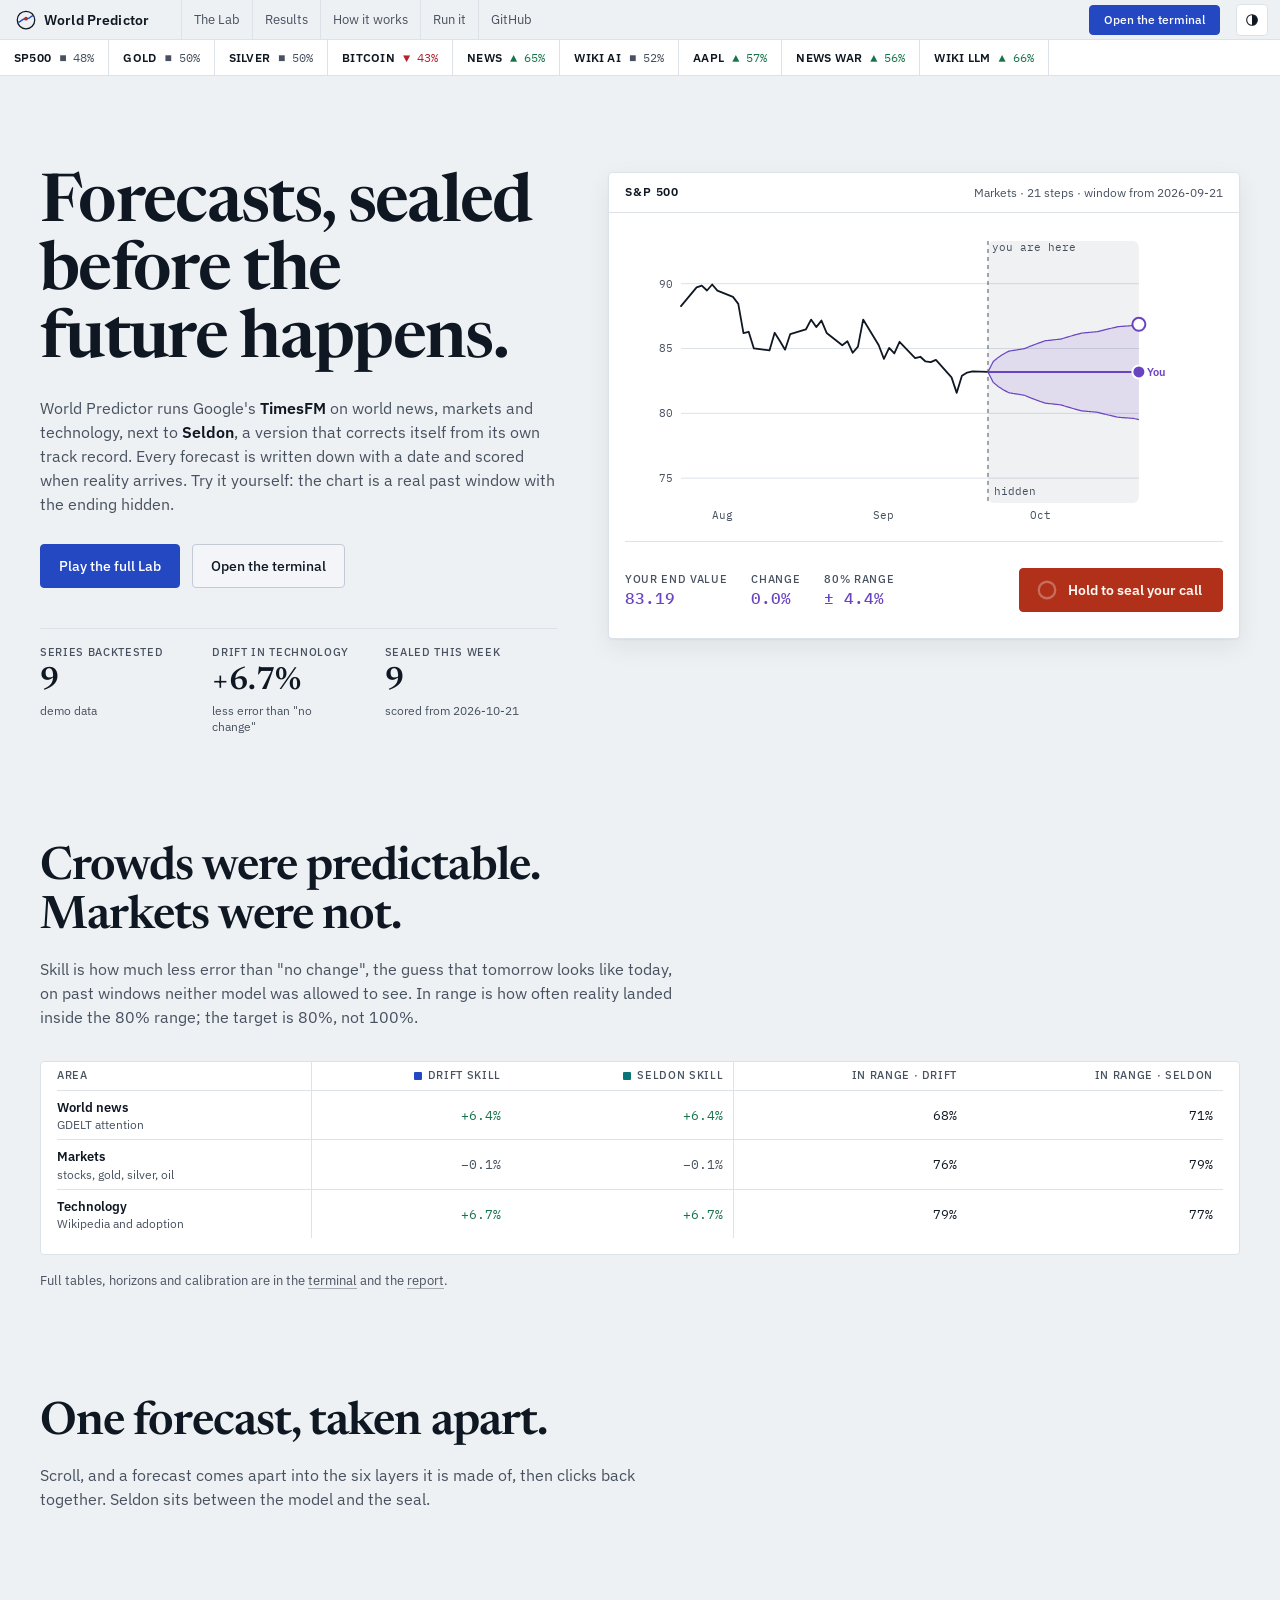
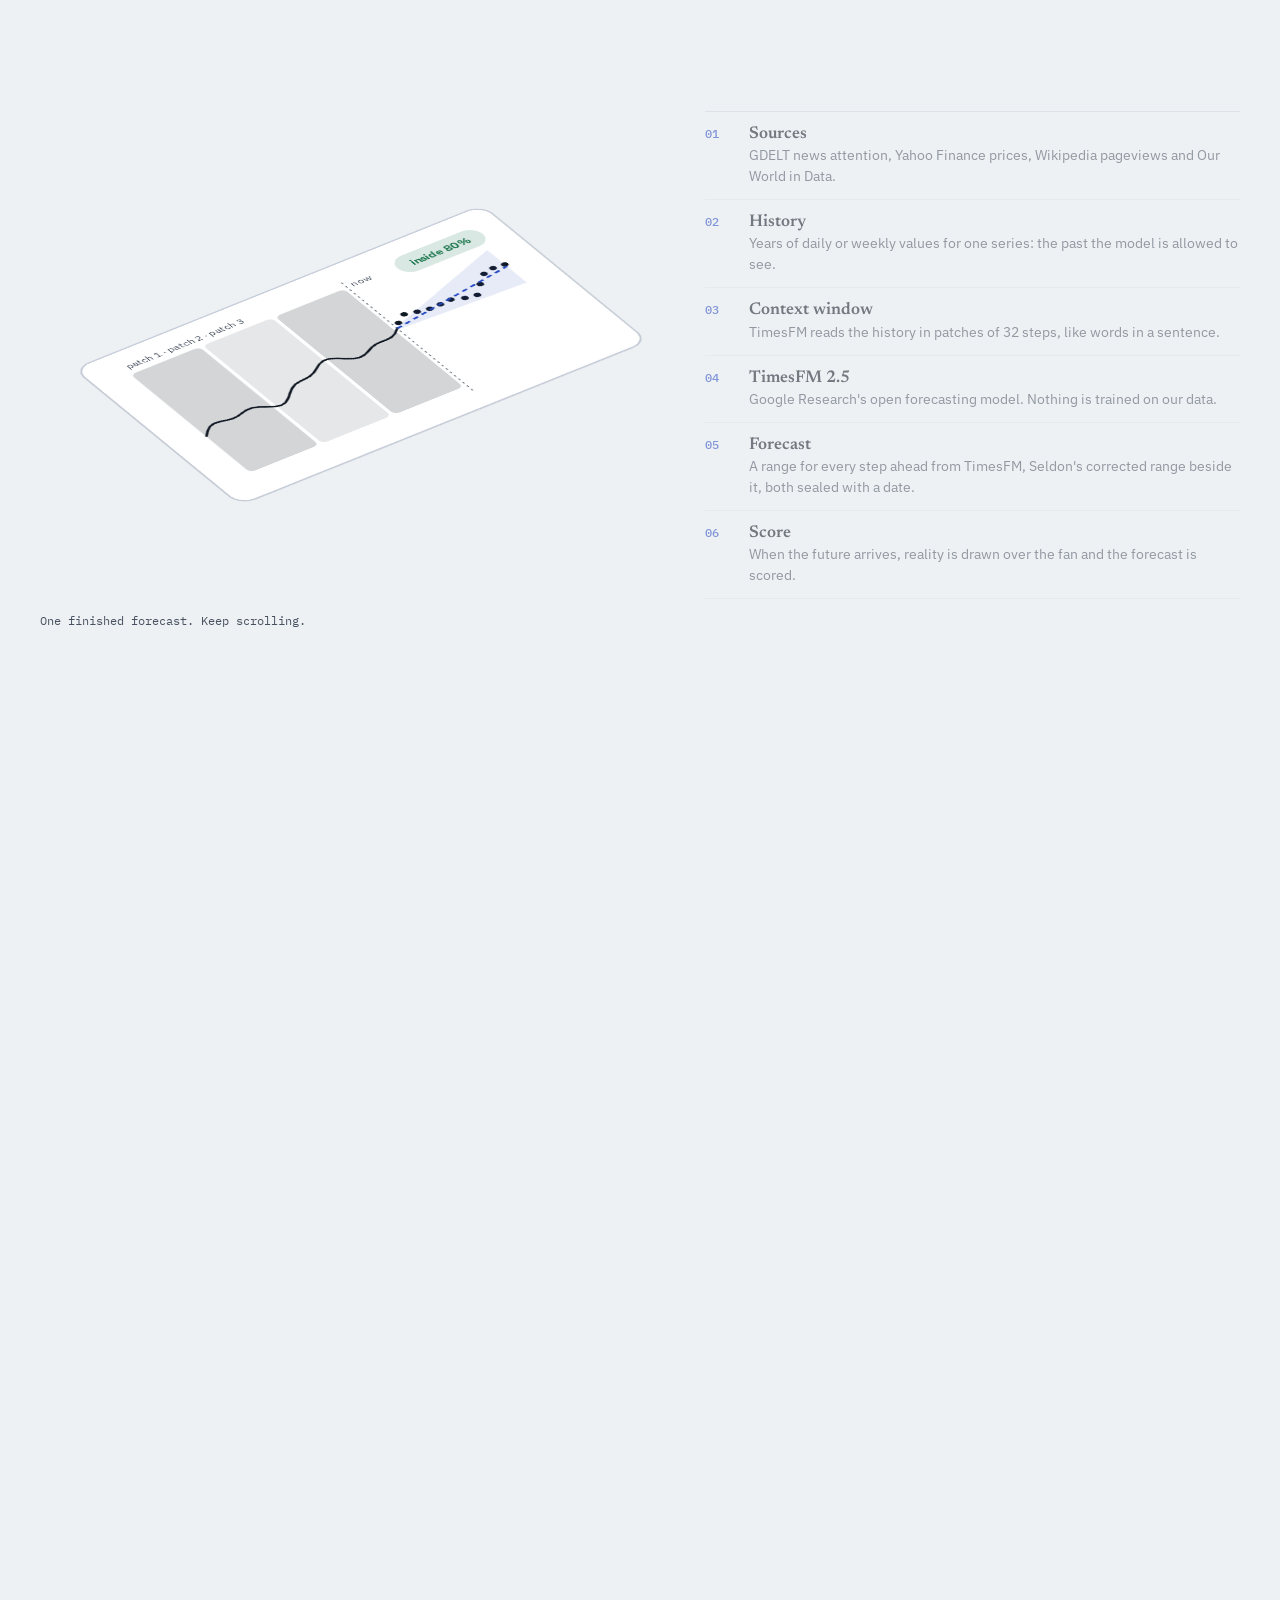
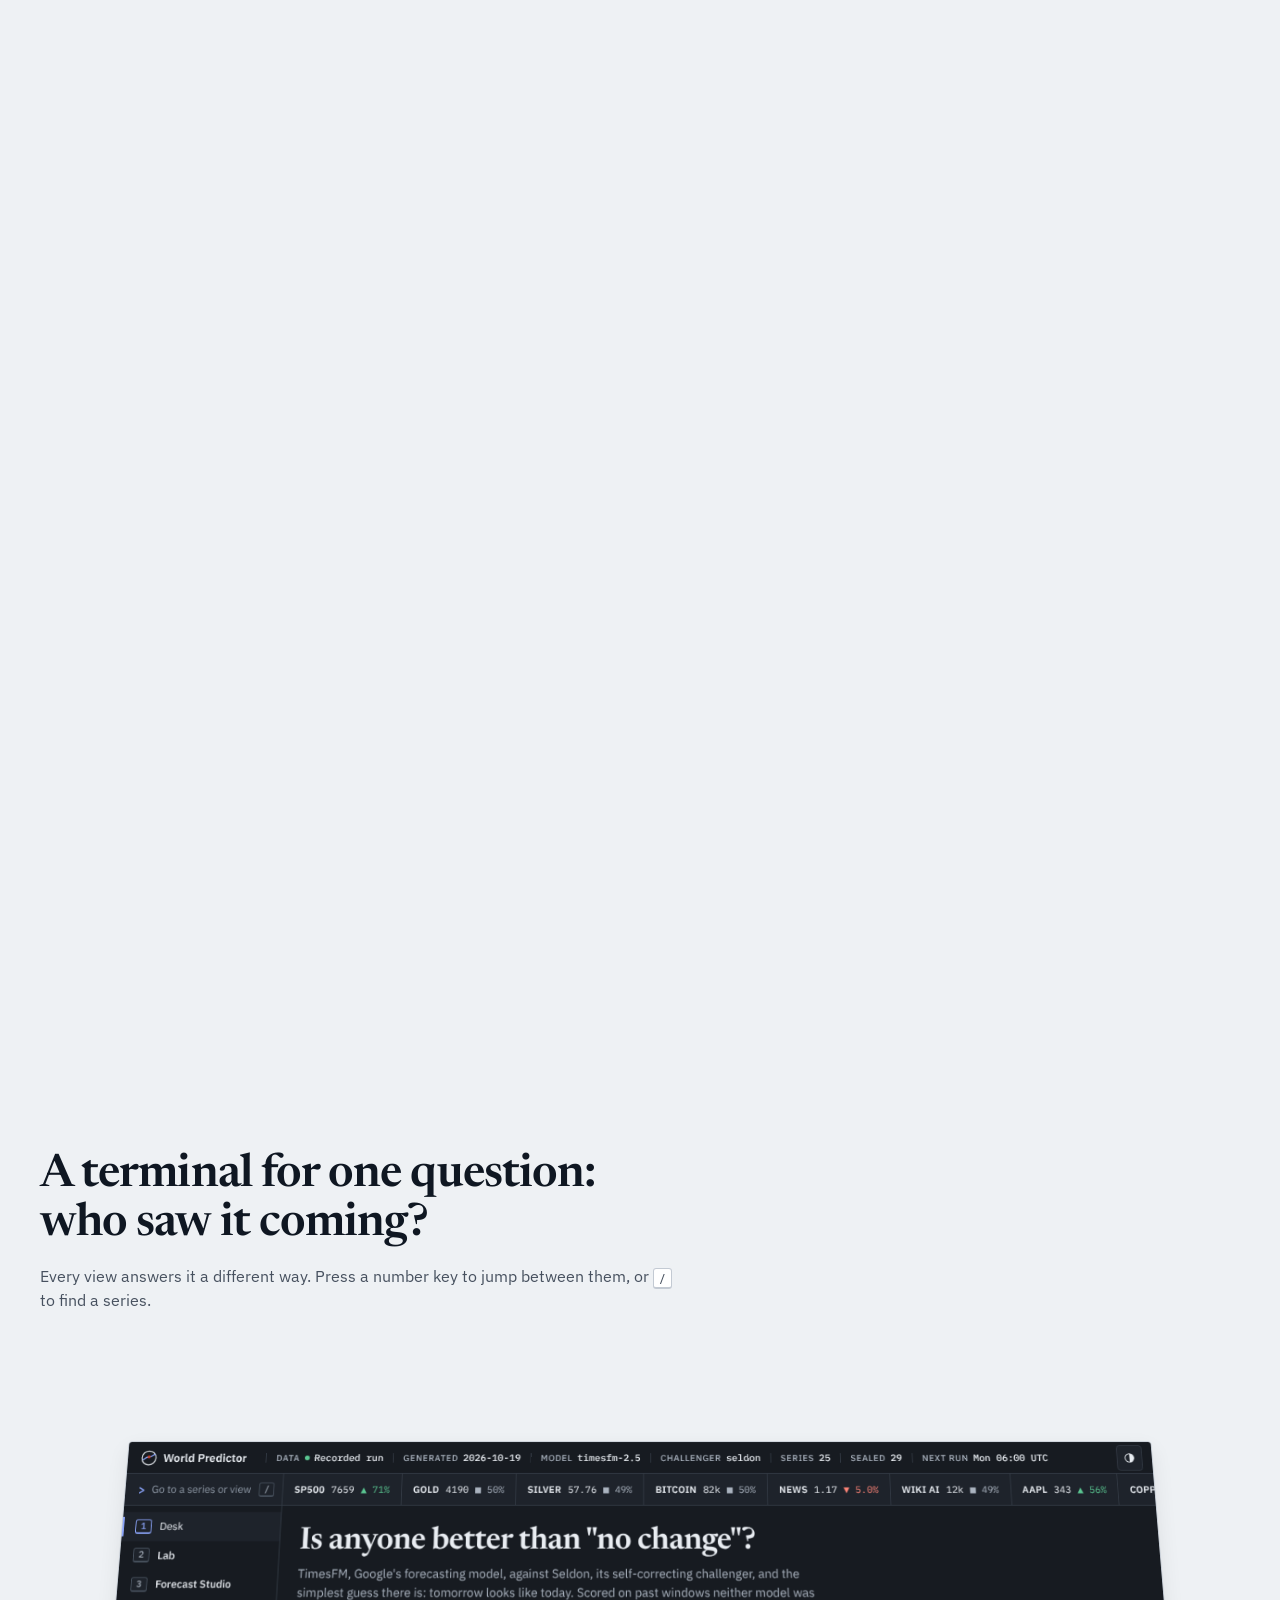
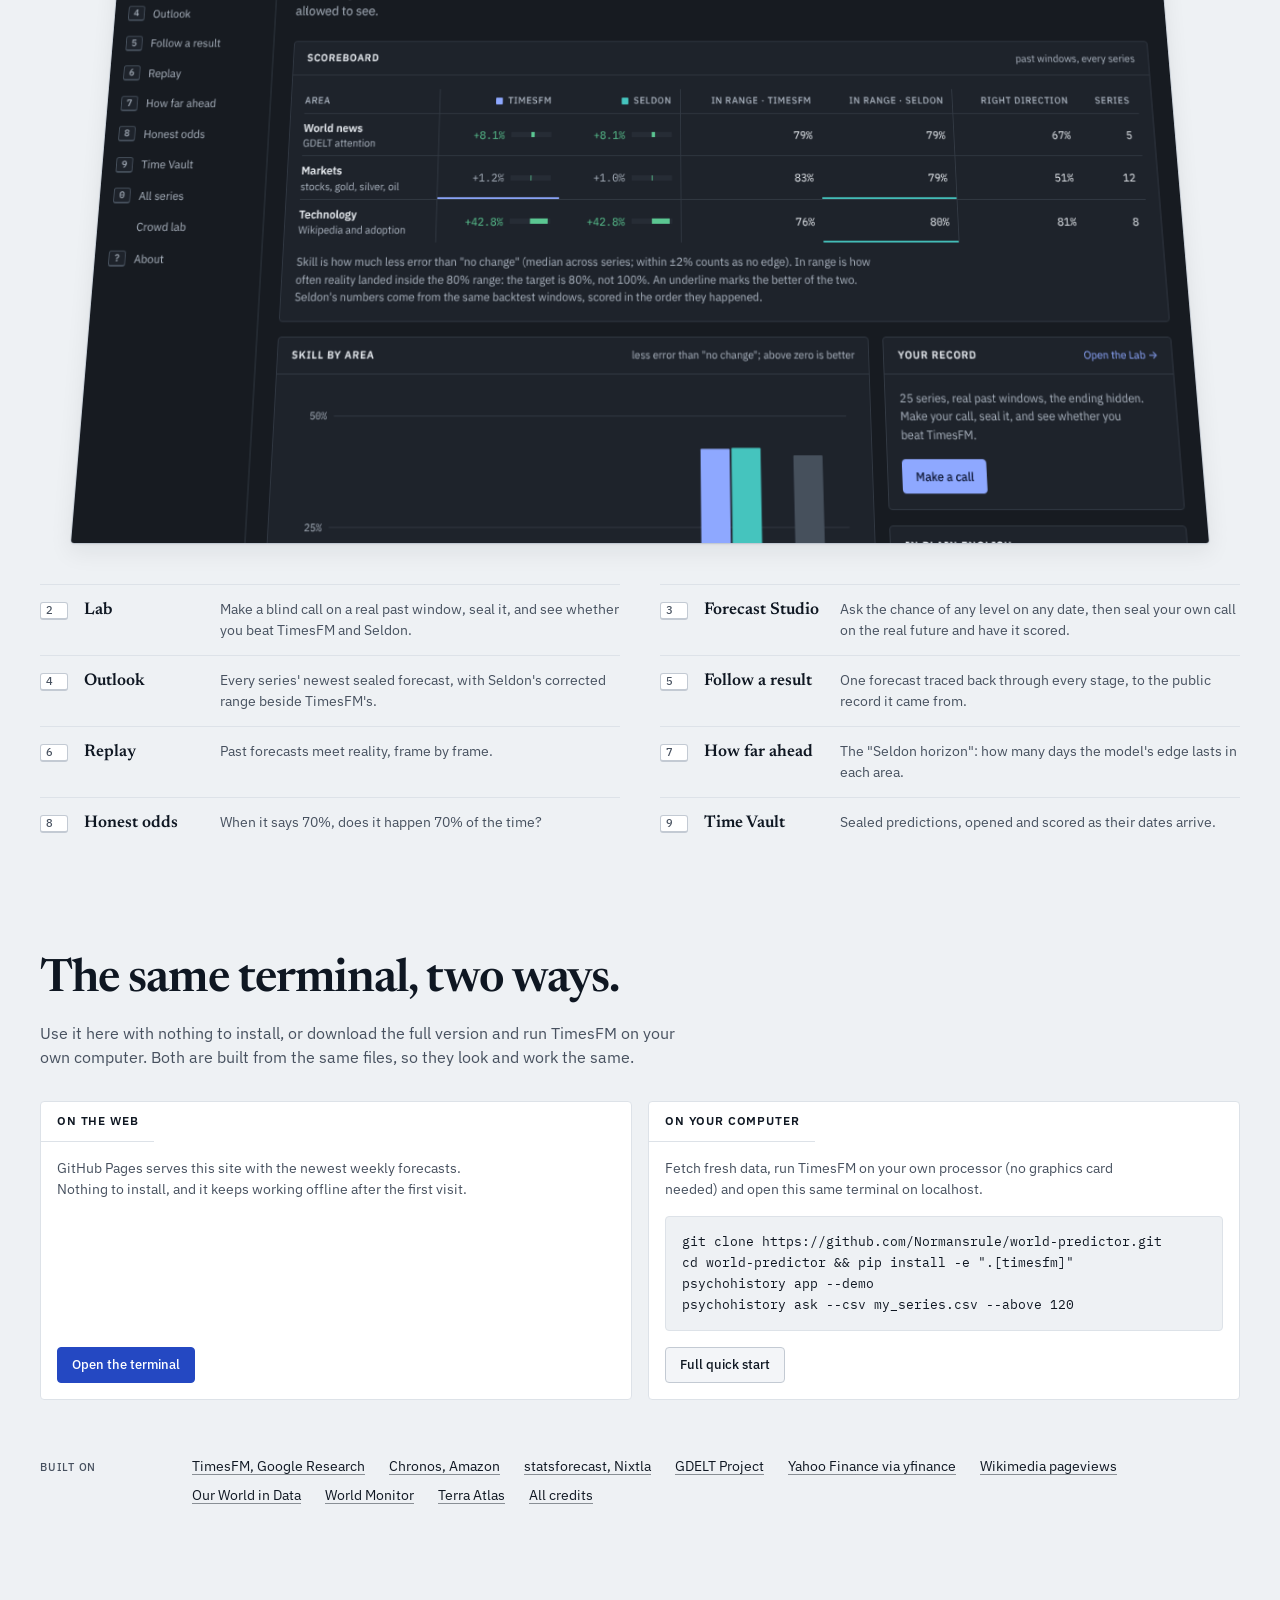
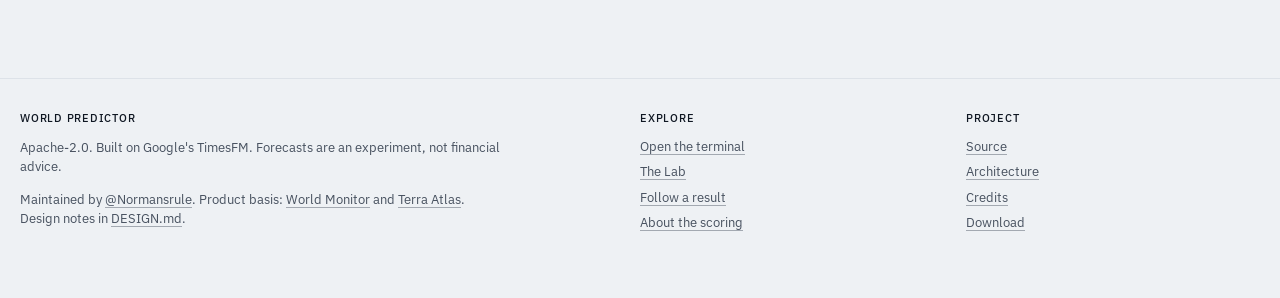
==== site/index.html @ 89de3492 "Lighter Sealed Ledger terminal, Forecast Studio, psychohistory ask and APA references" ====
<!doctype html>
<html lang="en">
<head>
  <meta charset="utf-8">
  <meta name="viewport" content="width=device-width, initial-scale=1, viewport-fit=cover">
  <title>World Predictor</title>
  <meta name="description" content="A forecasting terminal that keeps score. Google's TimesFM and Seldon, its self-correcting challenger, forecast world news, markets and technology; every forecast is sealed before the future happens and scored when it arrives. Make your own call in the Lab.">
  <meta name="theme-color" content="#eef1f4">
  <meta property="og:title" content="World Predictor">
  <meta property="og:description" content="Forecasts sealed before the future happens and scored when it arrives. TimesFM against Seldon, its self-correcting challenger, and you.">
  <meta property="og:image" content="assets/banner-dark.svg">
  <link rel="icon" href="assets/icon.svg" type="image/svg+xml">
  <link rel="manifest" href="manifest.webmanifest">
  <link rel="preconnect" href="https://fonts.googleapis.com"><link rel="preconnect" href="https://fonts.gstatic.com" crossorigin>
  <link rel="stylesheet" href="https://fonts.googleapis.com/css2?family=IBM+Plex+Mono:wght@400;500;600&family=IBM+Plex+Sans:wght@400;500;600&family=Newsreader:ital,opsz,wght@0,6..72,500;0,6..72,600;1,6..72,500&display=swap">
  <link rel="stylesheet" href="app/css/app.css">
  <link rel="stylesheet" href="assets/site.css">
  <script>document.documentElement.classList.add("js"); try { const t = localStorage.getItem("wp-theme"); if (t) document.documentElement.dataset.theme = t; } catch (e) {}</script>
</head>
<body>
<a class="skip" href="#main">Skip to content</a>
<header class="status site-bar">
  <a class="mark" href="./" aria-label="World Predictor home">
    <svg viewBox="0 0 24 24" aria-hidden="true"><circle cx="12" cy="12" r="10.5" fill="none" stroke="currentColor" stroke-width="1.5"/><path d="M3.5 14.5c3-1 4.5-5 8.5-4s5.5-3 8.5-4" fill="none" stroke="var(--tfm)" stroke-width="1.8" stroke-linecap="round"/><circle cx="12" cy="10.4" r="2.2" fill="var(--seal)"/></svg>
    <span>World Predictor</span>
  </a>
  <nav aria-label="Main">
    <a href="#lab">The Lab</a>
    <a href="#results">Results</a>
    <a href="#engine">How it works</a>
    <a href="#download">Run it</a>
    <a href="https://github.com/Normansrule/world-predictor">GitHub</a>
  </nav>
  <a class="btn primary open" href="app/">Open the terminal</a>
  <button class="icon-btn" id="theme" title="Paper or night" aria-label="Switch between the night terminal and the paper ledger">
    <svg viewBox="0 0 24 24" aria-hidden="true"><circle cx="12" cy="12" r="8" fill="none" stroke="currentColor" stroke-width="1.6"/><path d="M12 4a8 8 0 0 1 0 16z" fill="currentColor"/></svg>
  </button>
</header>
<div class="cmd site-tape"><div class="tape" id="tape" aria-label="Newest sealed forecasts: chance each series ends higher"></div></div>

<main id="main">
  <header class="hero wrap" id="lab">
    <div class="hero-copy">
      <h1>Forecasts, sealed before the future happens.</h1>
      <p class="lede">World Predictor runs Google's <b>TimesFM</b> on world news, markets and technology, next to <b>Seldon</b>, a version
        that corrects itself from its own track record. Every forecast is written down with a date and scored when reality arrives.
        Try it yourself: the chart is a real past window with the ending hidden.</p>
      <div class="cta-row">
        <a class="btn primary big" href="app/#lab">Play the full Lab</a>
        <a class="btn big" href="app/">Open the terminal</a>
      </div>
      <dl class="hero-facts" id="hero-facts"></dl>
    </div>
    <div class="hero-lab" id="hero-lab" aria-label="Lab: make a blind call on a real past window"></div>
  </header>

  <section class="block wrap" id="results" aria-labelledby="results-title">
    <h2 class="title" id="results-title">Crowds were predictable. Markets were not.</h2>
    <p class="intro">Skill is how much less error than "no change", the guess that tomorrow looks like today, on past windows neither model
      was allowed to see. In range is how often reality landed inside the 80% range; the target is 80%, not 100%.</p>
    <div class="card"><div class="table-wrap"><table class="board" id="board" aria-live="polite"></table></div></div>
    <p class="note">Full tables, horizons and calibration are in the <a href="app/#desk">terminal</a> and the
      <a href="https://github.com/Normansrule/world-predictor/blob/main/results/REPORT.md">report</a>.</p>
  </section>

  <section class="block" id="engine" aria-labelledby="engine-title">
    <div class="wrap">
      <h2 class="title" id="engine-title">One forecast, taken apart.</h2>
      <p class="intro">Scroll, and a forecast comes apart into the six layers it is made of, then clicks back together.
        Seldon sits between the model and the seal.</p>
    </div>
    <div class="explode" aria-label="How a forecast is built, in six layers">
      <div class="explode__stage wrap">
        <!-- engine:start -->
        <div class="explode__scene">
          <svg class="explode__layer inner" style="--i:0" viewBox="0 0 480 280" aria-hidden="true"><rect x="1" y="1" width="478" height="278" rx="18" class="plate"/><g class="body"><g transform="translate(60 120)"><rect width="84" height="40" rx="10" fill="none" stroke="var(--muted)"/><text x="42" y="25" text-anchor="middle" font-size="13" fill="var(--text)">GDELT</text></g><g transform="translate(155 120)"><rect width="84" height="40" rx="10" fill="none" stroke="var(--muted)"/><text x="42" y="25" text-anchor="middle" font-size="13" fill="var(--text)">Yahoo</text></g><g transform="translate(250 120)"><rect width="84" height="40" rx="10" fill="none" stroke="var(--muted)"/><text x="42" y="25" text-anchor="middle" font-size="13" fill="var(--text)">Wikipedia</text></g><g transform="translate(345 120)"><rect width="84" height="40" rx="10" fill="none" stroke="var(--muted)"/><text x="42" y="25" text-anchor="middle" font-size="13" fill="var(--text)">OWID</text></g></g></svg>
          <svg class="explode__layer" style="--i:1" viewBox="0 0 480 280" aria-hidden="true"><rect x="1" y="1" width="478" height="278" rx="18" class="plate"/><g class="body"><path d="M40.0,167.0 L46.3,159.9 L52.7,154.9 L59.0,153.0 L65.4,153.7 L71.7,155.5 L78.1,156.6 L84.4,156.0 L90.8,154.2 L97.1,152.5 L103.5,152.5 L109.8,155.0 L116.2,159.2 L122.5,163.2 L128.9,165.1 L135.2,163.6 L141.6,159.0 L147.9,152.9 L154.3,147.4 L160.6,143.9 L167.0,142.5 L173.3,142.0 L179.7,140.9 L186.0,138.1 L192.4,133.8 L198.7,129.5 L205.1,127.1 L211.4,127.7 L217.8,131.3 L224.1,136.5 L230.5,140.8 L236.8,142.7 L243.2,141.7 L249.5,138.7 L255.9,135.4 L262.2,133.4 L268.6,133.0 L274.9,133.2 L281.3,132.4 L287.6,129.2 L294.0,123.5" fill="none" stroke="var(--text)" stroke-width="2.5" stroke-linejoin="round"/></g></svg>
          <svg class="explode__layer" style="--i:2" viewBox="0 0 480 280" aria-hidden="true"><rect x="1" y="1" width="478" height="278" rx="18" class="plate"/><g class="body"><rect x="40.0" y="40" width="80.7" height="200" rx="6" fill="var(--observed)" opacity="0.18"/><rect x="124.7" y="40" width="80.7" height="200" rx="6" fill="var(--observed)" opacity="0.1"/><rect x="209.3" y="40" width="80.7" height="200" rx="6" fill="var(--observed)" opacity="0.18"/><text x="44" y="32" font-size="12" fill="var(--muted)">patch 1 · patch 2 · patch 3</text></g></svg>
          <svg class="explode__layer inner" style="--i:3" viewBox="0 0 480 280" aria-hidden="true"><rect x="1" y="1" width="478" height="278" rx="18" class="plate"/><g class="body"><rect x="170" y="90" width="16" height="16" rx="3" fill="var(--forecast)" opacity="0.25"/><rect x="192" y="90" width="16" height="16" rx="3" fill="var(--forecast)" opacity="0.67"/><rect x="214" y="90" width="16" height="16" rx="3" fill="var(--forecast)" opacity="0.49"/><rect x="236" y="90" width="16" height="16" rx="3" fill="var(--forecast)" opacity="0.31"/><rect x="258" y="90" width="16" height="16" rx="3" fill="var(--forecast)" opacity="0.73"/><rect x="280" y="90" width="16" height="16" rx="3" fill="var(--forecast)" opacity="0.55"/><rect x="302" y="90" width="16" height="16" rx="3" fill="var(--forecast)" opacity="0.37"/><rect x="170" y="112" width="16" height="16" rx="3" fill="var(--forecast)" opacity="0.79"/><rect x="192" y="112" width="16" height="16" rx="3" fill="var(--forecast)" opacity="0.61"/><rect x="214" y="112" width="16" height="16" rx="3" fill="var(--forecast)" opacity="0.43"/><rect x="236" y="112" width="16" height="16" rx="3" fill="var(--forecast)" opacity="0.25"/><rect x="258" y="112" width="16" height="16" rx="3" fill="var(--forecast)" opacity="0.67"/><rect x="280" y="112" width="16" height="16" rx="3" fill="var(--forecast)" opacity="0.49"/><rect x="302" y="112" width="16" height="16" rx="3" fill="var(--forecast)" opacity="0.31"/><rect x="170" y="134" width="16" height="16" rx="3" fill="var(--forecast)" opacity="0.73"/><rect x="192" y="134" width="16" height="16" rx="3" fill="var(--forecast)" opacity="0.55"/><rect x="214" y="134" width="16" height="16" rx="3" fill="var(--forecast)" opacity="0.37"/><rect x="236" y="134" width="16" height="16" rx="3" fill="var(--forecast)" opacity="0.79"/><rect x="258" y="134" width="16" height="16" rx="3" fill="var(--forecast)" opacity="0.61"/><rect x="280" y="134" width="16" height="16" rx="3" fill="var(--forecast)" opacity="0.43"/><rect x="302" y="134" width="16" height="16" rx="3" fill="var(--forecast)" opacity="0.25"/><rect x="170" y="156" width="16" height="16" rx="3" fill="var(--forecast)" opacity="0.67"/><rect x="192" y="156" width="16" height="16" rx="3" fill="var(--forecast)" opacity="0.49"/><rect x="214" y="156" width="16" height="16" rx="3" fill="var(--forecast)" opacity="0.31"/><rect x="236" y="156" width="16" height="16" rx="3" fill="var(--forecast)" opacity="0.73"/><rect x="258" y="156" width="16" height="16" rx="3" fill="var(--forecast)" opacity="0.55"/><rect x="280" y="156" width="16" height="16" rx="3" fill="var(--forecast)" opacity="0.37"/><rect x="302" y="156" width="16" height="16" rx="3" fill="var(--forecast)" opacity="0.79"/><text x="240" y="228" text-anchor="middle" font-size="14" font-weight="600" fill="var(--text)">TimesFM 2.5</text></g></svg>
          <svg class="explode__layer" style="--i:4" viewBox="0 0 480 280" aria-hidden="true"><rect x="1" y="1" width="478" height="278" rx="18" class="plate"/><g class="body"><line x1="294.0" y1="30" x2="294.0" y2="250" stroke="var(--muted)" stroke-dasharray="3 4"/><text x="300.0" y="42" font-size="12" fill="var(--muted)">now</text><path d="M294.0,121.4 L300.3,118.9 L306.7,116.5 L313.0,114.1 L319.4,111.7 L325.7,109.2 L332.1,106.8 L338.4,104.4 L344.8,101.9 L351.1,99.5 L357.5,97.1 L363.8,94.6 L370.2,92.2 L376.5,89.8 L382.9,87.4 L389.2,84.9 L395.6,82.5 L401.9,80.1 L408.3,77.6 L414.6,75.2 L421.0,72.8 L427.3,70.3 L433.7,67.9 L440.0,65.5 L440.0,131.9 L433.7,131.6 L427.3,131.4 L421.0,131.1 L414.6,130.8 L408.3,130.6 L401.9,130.3 L395.6,130.0 L389.2,129.7 L382.9,129.5 L376.5,129.2 L370.2,128.9 L363.8,128.7 L357.5,128.4 L351.1,128.1 L344.8,127.9 L338.4,127.6 L332.1,127.3 L325.7,127.0 L319.4,126.8 L313.0,126.5 L306.7,126.2 L300.3,126.0 L294.0,125.7Z" fill="var(--band)"/><path d="M294.0,123.5 L300.3,122.5 L306.7,121.4 L313.0,120.3 L319.4,119.2 L325.7,118.1 L332.1,117.1 L338.4,116.0 L344.8,114.9 L351.1,113.8 L357.5,112.7 L363.8,111.7 L370.2,110.6 L376.5,109.5 L382.9,108.4 L389.2,107.3 L395.6,106.3 L401.9,105.2 L408.3,104.1 L414.6,103.0 L421.0,101.9 L427.3,100.9 L433.7,99.8 L440.0,98.7" fill="none" stroke="var(--forecast)" stroke-width="2.5" stroke-dasharray="6 5"/></g></svg>
          <svg class="explode__layer" style="--i:5" viewBox="0 0 480 280" aria-hidden="true"><rect x="1" y="1" width="478" height="278" rx="18" class="plate base"/><g class="body"><circle cx="300.3" cy="116.7" r="3.6" fill="var(--observed)"/><circle cx="313.0" cy="108.1" r="3.6" fill="var(--observed)"/><circle cx="325.7" cy="111.7" r="3.6" fill="var(--observed)"/><circle cx="338.4" cy="114.6" r="3.6" fill="var(--observed)"/><circle cx="351.1" cy="114.3" r="3.6" fill="var(--observed)"/><circle cx="363.8" cy="113.5" r="3.6" fill="var(--observed)"/><circle cx="376.5" cy="119.0" r="3.6" fill="var(--observed)"/><circle cx="389.2" cy="121.6" r="3.6" fill="var(--observed)"/><circle cx="401.9" cy="108.6" r="3.6" fill="var(--observed)"/><circle cx="414.6" cy="96.5" r="3.6" fill="var(--observed)"/><circle cx="427.3" cy="93.6" r="3.6" fill="var(--observed)"/><circle cx="440.0" cy="95.1" r="3.6" fill="var(--observed)"/><g transform="translate(352 26)"><rect width="100" height="30" rx="15" fill="var(--green)" opacity=".16"/><text x="50" y="20" text-anchor="middle" font-size="13" font-weight="600" fill="var(--green)">inside 80%</text></g></g></svg>
          <p class="explode__caption"><span class="assembled">One finished forecast. Keep scrolling.</span></p>
        </div>
        <ol class="explode__labels">
          <li style="--i:0"><b>Sources</b><span>GDELT news attention, Yahoo Finance prices, Wikipedia pageviews and Our World in Data.</span></li>
          <li style="--i:1"><b>History</b><span>Years of daily or weekly values for one series: the past the model is allowed to see.</span></li>
          <li style="--i:2"><b>Context window</b><span>TimesFM reads the history in patches of 32 steps, like words in a sentence.</span></li>
          <li style="--i:3"><b>TimesFM 2.5</b><span>Google Research&#x27;s open forecasting model. Nothing is trained on our data.</span></li>
          <li style="--i:4"><b>Forecast</b><span>A range for every step ahead from TimesFM, Seldon&#x27;s corrected range beside it, both sealed with a date.</span></li>
          <li style="--i:5"><b>Score</b><span>When the future arrives, reality is drawn over the fan and the forecast is scored.</span></li>
        </ol>
        <!-- engine:end -->
      </div>
    </div>
  </section>

  <section class="block wrap" id="app" aria-labelledby="app-title">
    <h2 class="title" id="app-title">A terminal for one question: who saw it coming?</h2>
    <p class="intro">Every view answers it a different way. Press a number key to jump between them, or <kbd>/</kbd> to find a series.</p>
    <a class="preview" href="app/" aria-label="Open the terminal"><img src="assets/app-preview.png" alt="The World Predictor terminal: the scoreboard of TimesFM against Seldon, by area" loading="lazy" width="1280" height="800"></a>
    <ul class="views">
      <li><a href="app/#lab"><kbd>2</kbd><b>Lab</b><span>Make a blind call on a real past window, seal it, and see whether you beat TimesFM and Seldon.</span></a></li>
      <li><a href="app/#studio"><kbd>3</kbd><b>Forecast Studio</b><span>Ask the chance of any level on any date, then seal your own call on the real future and have it scored.</span></a></li>
      <li><a href="app/#outlook"><kbd>4</kbd><b>Outlook</b><span>Every series' newest sealed forecast, with Seldon's corrected range beside TimesFM's.</span></a></li>
      <li><a href="app/#trace"><kbd>5</kbd><b>Follow a result</b><span>One forecast traced back through every stage, to the public record it came from.</span></a></li>
      <li><a href="app/#replay"><kbd>6</kbd><b>Replay</b><span>Past forecasts meet reality, frame by frame.</span></a></li>
      <li><a href="app/#horizon"><kbd>7</kbd><b>How far ahead</b><span>The "Seldon horizon": how many days the model's edge lasts in each area.</span></a></li>
      <li><a href="app/#odds"><kbd>8</kbd><b>Honest odds</b><span>When it says 70%, does it happen 70% of the time?</span></a></li>
      <li><a href="app/#vault"><kbd>9</kbd><b>Time Vault</b><span>Sealed predictions, opened and scored as their dates arrive.</span></a></li>
    </ul>
  </section>

  <section class="block wrap" id="download" aria-labelledby="download-title">
    <h2 class="title" id="download-title">The same terminal, two ways.</h2>
    <p class="intro">Use it here with nothing to install, or download the full version and run TimesFM on your own computer.
      Both are built from the same files, so they look and work the same.</p>
    <div class="ways">
      <div class="card">
        <header class="ph"><h2>On the web</h2></header>
        <p>GitHub Pages serves this site with the newest weekly forecasts. Nothing to install, and it keeps working offline after the first visit.</p>
        <a class="btn primary" href="app/">Open the terminal</a>
      </div>
      <div class="card">
        <header class="ph"><h2>On your computer</h2></header>
        <p>Fetch fresh data, run TimesFM on your own processor (no graphics card needed) and open this same terminal on localhost.</p>
        <pre><code>git clone https://github.com/Normansrule/world-predictor.git
cd world-predictor &amp;&amp; pip install -e ".[timesfm]"
psychohistory app --demo
psychohistory ask --csv my_series.csv --above 120</code></pre>
        <a class="btn" href="https://github.com/Normansrule/world-predictor#quick-start">Full quick start</a>
      </div>
    </div>
    <div class="credits">
      <h3>Built on</h3>
      <ul>
        <li><a href="https://github.com/google-research/timesfm">TimesFM, Google Research</a></li>
        <li><a href="https://github.com/amazon-science/chronos-forecasting">Chronos, Amazon</a></li>
        <li><a href="https://github.com/Nixtla/statsforecast">statsforecast, Nixtla</a></li>
        <li><a href="https://www.gdeltproject.org/">GDELT Project</a></li>
        <li><a href="https://github.com/ranaroussi/yfinance">Yahoo Finance via yfinance</a></li>
        <li><a href="https://wikitech.wikimedia.org/wiki/Analytics/AQS/Pageviews">Wikimedia pageviews</a></li>
        <li><a href="https://ourworldindata.org/">Our World in Data</a></li>
        <li><a href="https://github.com/koala73/worldmonitor">World Monitor</a></li>
        <li><a href="https://github.com/Normansrule/worldmonitor">Terra Atlas</a></li>
        <li><a href="https://github.com/Normansrule/world-predictor/blob/main/CREDITS.md">All credits</a></li>
      </ul>
    </div>
  </section>
</main>

<footer class="site-foot">
  <div class="wrap cols">
    <div>
      <h4>World Predictor</h4>
      <p>Apache-2.0. Built on Google's TimesFM. Forecasts are an experiment, not financial advice.</p>
      <p>Maintained by <a href="https://github.com/Normansrule">@Normansrule</a>. Product basis:
        <a href="https://github.com/koala73/worldmonitor">World Monitor</a> and <a href="https://github.com/Normansrule/worldmonitor">Terra Atlas</a>.
        Design notes in <a href="https://github.com/Normansrule/world-predictor/blob/main/docs/DESIGN.md">DESIGN.md</a>.</p>
    </div>
    <div><h4>Explore</h4><ul><li><a href="app/">Open the terminal</a></li><li><a href="app/#lab">The Lab</a></li><li><a href="app/#trace">Follow a result</a></li><li><a href="app/#about">About the scoring</a></li></ul></div>
    <div><h4>Project</h4><ul><li><a href="https://github.com/Normansrule/world-predictor">Source</a></li><li><a href="https://github.com/Normansrule/world-predictor/blob/main/docs/ARCHITECTURE.md">Architecture</a></li><li><a href="https://github.com/Normansrule/world-predictor/blob/main/CREDITS.md">Credits</a></li><li><a href="https://github.com/Normansrule/world-predictor/releases/latest">Download</a></li></ul></div>
  </div>
</footer>

<script src="app/data/data.js"></script>
<script src="app/js/charts.js"></script>
<script src="app/js/lab.js"></script>
<script src="assets/site.js"></script>
</body>
</html>
---- site/app/css/app.css ----
/* World Predictor · "The Sealed Ledger" terminal.
   One stylesheet for the app and (with site.css) the landing page. No framework.

   Colour carries meaning and nothing else, and every colour is backed by a word, a shape or a pattern:
     ink        what really happened (solid line)
     cobalt     TimesFM, the model under test (hatched range)
     verdigris  Seldon, TimesFM corrected by its own track record (dotted range)
     violet     you, in the Lab and in your own sealed calls
     seal red   the seal: a forecast written down before the future happens
     green/red  better / worse than "no change"
     ochre      warnings and gaps (always hatched, always with "!")
   The light "ledger" theme is the default; the graphite theme is one click away (T).
   Spacing scale: 4 8 12 16 24 32 48 64. Type scale: 11 12 13 14 16 20 28 40 56. */

:root {
  --bg: #eef1f4; --panel: #ffffff; --panel-2: #f3f5f8; --line: #dde2e8; --line-2: #c3cad3;
  --ink: #0f1722; --ink-2: #47515f; --ink-3: #5f6977;
  --tfm: #2448c2; --seldon: #0b7477; --you: #6a43c2; --seal: #b0301a;
  --up: #17734a; --down: #b4232c; --warn: #8a5f00; --hypo: #8a3b72;
  --on-tfm: #ffffff; --on-seal: #fff7f2;
  --band: rgba(36, 72, 194, .11); --band-s: rgba(11, 116, 119, .12); --band-y: rgba(106, 67, 194, .12);
  --tip-bg: #0f1722; --tip-ink: #f3f5f8;
  --shadow: 0 1px 2px rgba(15, 23, 34, .05), 0 8px 24px rgba(15, 23, 34, .07);
  color-scheme: light;

  /* Aliases the chart kit, the trace view and the engine drawing use. */
  --text: var(--ink); --muted: var(--ink-2); --surface: var(--panel); --surface-2: var(--panel-2);
  --accent: var(--tfm); --forecast: var(--tfm); --observed: var(--ink); --green: var(--up); --coral: var(--down);
  --on-accent: var(--on-tfm); --glow: rgba(36, 72, 194, .06);

  --sans: "IBM Plex Sans", system-ui, -apple-system, "Segoe UI", Roboto, sans-serif;
  --mono: "IBM Plex Mono", ui-monospace, SFMono-Regular, Menlo, Consolas, monospace;
  --display: "Newsreader", "Iowan Old Style", "Palatino Linotype", Georgia, serif;
  --font: var(--sans);
  --ease: cubic-bezier(.23, 1, .32, 1);       /* strong ease-out: entrances and feedback */
  --ease-move: cubic-bezier(.77, 0, .175, 1);  /* ease-in-out: things travelling on screen */
  --r: 4px;
  --rail: 196px;
}
/* Graphite: a softened dark theme for long sessions, never pure black. */
:root[data-theme="dark"] {
  --bg: #171b21; --panel: #1e232b; --panel-2: #262c35; --line: #323943; --line-2: #46505c;
  --ink: #e9edf2; --ink-2: #aab3bf; --ink-3: #8f99a6;
  --tfm: #8ea8ff; --seldon: #45c4be; --you: #b9a0ff; --seal: #c4412a;
  --up: #5bc792; --down: #ff8578; --warn: #e3c15e; --hypo: #d6a4c9;
  --on-tfm: #0c1430; --on-seal: #fff6ef;
  --band: rgba(142, 168, 255, .15); --band-s: rgba(69, 196, 190, .14); --band-y: rgba(185, 160, 255, .16);
  --tip-bg: #e9edf2; --tip-ink: #171b21;
  --shadow: 0 1px 0 rgba(255, 255, 255, .03) inset, 0 10px 28px rgba(0, 0, 0, .35);
  --glow: rgba(142, 168, 255, .08);
  color-scheme: dark;
}

/* ---------- base ---------- */
* { box-sizing: border-box; }
html { -webkit-text-size-adjust: 100%; scrollbar-color: var(--line-2) var(--bg); }
html, body { margin: 0; background: var(--bg); color: var(--ink); }
body { font: 400 14px/1.5 var(--sans); -webkit-font-smoothing: antialiased; font-feature-settings: "ss02"; }
a { color: inherit; text-decoration-color: color-mix(in srgb, currentColor 45%, transparent); text-underline-offset: .2em; text-decoration-thickness: 1px; }
@media (hover: hover) { a:hover { text-decoration-color: currentColor; } }
::selection { background: color-mix(in srgb, var(--tfm) 35%, transparent); color: var(--ink); }
:focus-visible { outline: 2px solid var(--tfm); outline-offset: 2px; }
button, input, select { font: inherit; color: inherit; }
button { cursor: pointer; }
.skip { position: absolute; left: -999px; top: 8px; z-index: 99; background: var(--tfm); color: var(--on-tfm); padding: 8px 12px; border-radius: var(--r); font-weight: 600; }
.skip:focus { left: 8px; }
kbd { font: 500 11px/1 var(--mono); border: 1px solid var(--line-2); border-bottom-width: 2px; border-radius: 3px; padding: 2px 5px; color: var(--ink-2); background: var(--panel); }
code { font: 13px var(--mono); background: var(--panel-2); padding: 1px 5px; border-radius: 2px; }
.num, table, .stat, .readouts dd { font-variant-numeric: tabular-nums; }
.nw { white-space: nowrap; }
.sr { position: absolute; width: 1px; height: 1px; overflow: hidden; clip: rect(0 0 0 0); white-space: nowrap; }

/* ---------- status bar: what this terminal is showing, at a glance ---------- */
.status { position: sticky; top: 0; z-index: 20; display: flex; align-items: center; gap: 16px; height: 40px; padding: 0 12px 0 16px;
  background: var(--bg); border-bottom: 1px solid var(--line); }
.mark { display: flex; align-items: center; gap: 8px; text-decoration: none; font: 600 14px/1 var(--sans); letter-spacing: .01em; white-space: nowrap; }
.mark svg { width: 20px; height: 20px; flex: none; }
.readouts { display: flex; gap: 0; margin: 0 0 0 8px; min-width: 0; overflow: hidden; flex: 1;
  mask-image: linear-gradient(90deg, #000 calc(100% - 32px), transparent); }
.readouts div { display: flex; align-items: baseline; gap: 6px; padding: 0 12px; border-left: 1px solid var(--line); white-space: nowrap; }
.readouts dt { font: 500 11px/1 var(--sans); color: var(--ink-2); text-transform: uppercase; letter-spacing: .06em; }
.readouts dd { margin: 0; font: 500 12px/1 var(--mono); color: var(--ink); }
.readouts .live dd::before { content: ""; display: inline-block; width: 6px; height: 6px; border-radius: 50%; background: var(--up); margin-right: 6px; vertical-align: 1px; }
.readouts .demo dd { color: var(--warn); }
.readouts .demo dd::before { content: "! "; font-weight: 700; }
.icon-btn { width: 32px; height: 32px; display: grid; place-items: center; border: 1px solid var(--line); border-radius: var(--r); background: var(--panel);
  flex: none; transition: transform .16s var(--ease), border-color .15s ease; }
.icon-btn svg { width: 16px; height: 16px; }
@media (hover: hover) { .icon-btn:hover { border-color: var(--line-2); } }
.icon-btn:active { transform: scale(.94); }

/* ---------- command bar and tape ---------- */
.cmd { position: sticky; top: 40px; z-index: 19; display: flex; align-items: stretch; height: 40px; background: var(--panel); border-bottom: 1px solid var(--line); }
.cmd-field { display: flex; align-items: center; gap: 8px; width: var(--rail); flex: none; padding: 0 10px 0 16px; border-right: 1px solid var(--line); cursor: text; }
.cmd-field .prompt { font: 600 14px var(--mono); color: var(--tfm); }
.cmd-field input { flex: 1; min-width: 0; border: 0; background: none; outline: none; font: 13px var(--sans); padding: 0; height: 100%; }
.cmd-field input::placeholder { color: var(--ink-3); }
.cmd-field:focus-within { box-shadow: inset 0 -2px 0 var(--tfm); }
.cmd-list { position: absolute; top: 100%; left: 0; width: min(440px, 100vw); max-height: 60vh; overflow: auto; margin: 0; padding: 4px; list-style: none;
  background: var(--panel); border: 1px solid var(--line-2); border-top: 0; box-shadow: var(--shadow); z-index: 30;
  transform-origin: top left; animation: drop .16s var(--ease); }
@keyframes drop { from { opacity: 0; transform: translateY(-4px); } }
.cmd-list li { display: flex; justify-content: space-between; gap: 12px; padding: 8px 10px; border-radius: 2px; cursor: pointer; font-size: 13px; }
.cmd-list li small { color: var(--ink-2); font: 12px var(--mono); }
.cmd-list li[aria-selected="true"] { background: var(--panel-2); box-shadow: inset 2px 0 0 var(--tfm); }
.tape { flex: 1; display: flex; overflow-x: auto; scrollbar-width: none; min-width: 0; }
.tape::-webkit-scrollbar { display: none; }
.tape a { display: flex; align-items: center; gap: 8px; padding: 0 14px; border-right: 1px solid var(--line); text-decoration: none; white-space: nowrap; font: 12px/1 var(--mono);
  transition: background-color .15s ease; }
@media (hover: hover) { .tape a:hover { background: var(--panel-2); } }
.tape b { font: 600 12px/1 var(--sans); letter-spacing: .02em; }
.tape .up { color: var(--up); } .tape .down { color: var(--down); } .tape .flat { color: var(--ink-2); }

/* ---------- shell: function rail + views ---------- */
.shell { display: grid; grid-template-columns: var(--rail) minmax(0, 1fr); min-height: calc(100vh - 80px); }
.rail { position: sticky; top: 80px; align-self: start; height: calc(100vh - 80px); overflow-y: auto; border-right: 1px solid var(--line); padding: 8px 0 24px; display: flex; flex-direction: column; }
.rail a { display: flex; align-items: center; gap: 10px; padding: 8px 16px; text-decoration: none; color: var(--ink-2); font-size: 13px; position: relative;
  transition: color .15s ease, background-color .15s ease; }
.rail a kbd { min-width: 20px; text-align: center; }
@media (hover: hover) { .rail a:hover { color: var(--ink); background: var(--panel); } }
.rail a[aria-current="page"] { color: var(--ink); background: var(--panel); }
.rail a[aria-current="page"]::before { content: ""; position: absolute; left: 0; top: 6px; bottom: 6px; width: 2px; background: var(--tfm); }
.rail a[aria-current="page"] kbd { border-color: var(--tfm); color: var(--tfm); }
.rail a[href="#lab"] { color: var(--ink); font-weight: 500; }

main { padding: 24px 24px 64px; min-width: 0; outline: none; }
.view { display: none; max-width: 1400px; }
.view.active { display: block; animation: enter .22s var(--ease); }
@keyframes enter { from { opacity: 0; transform: translateY(4px); } }

.vhead { margin: 0 0 24px; max-width: 78ch; }
h1 { font: 600 clamp(28px, 3vw, 40px)/1.08 var(--display); letter-spacing: -.015em; margin: 0 0 8px; text-wrap: balance; font-optical-sizing: auto; }
.lede { color: var(--ink-2); font-size: 15px; margin: 0; max-width: 72ch; text-wrap: pretty; }
.note { color: var(--ink-2); font-size: 13px; margin: 12px 0 0; max-width: 90ch; text-wrap: pretty; }
.caption { color: var(--ink-2); font-size: 13px; margin: 0 0 12px; }

/* ---------- panels ---------- */
.card { position: relative; background: var(--panel); border: 1px solid var(--line); border-radius: var(--r); padding: 0 16px 16px; margin-bottom: 16px; min-width: 0; }
.ph { display: flex; align-items: center; justify-content: space-between; gap: 12px; min-height: 40px; margin: 0 -16px 16px; padding: 0 16px;
  border-bottom: 1px solid var(--line); }
.ph h2, .card > h2 { font: 600 12px/1.2 var(--sans); text-transform: uppercase; letter-spacing: .07em; margin: 0; color: var(--ink); }
.pm { font: 12px/1.3 var(--sans); color: var(--ink-2); text-align: right; }
a.pm { text-decoration: none; color: var(--tfm); white-space: nowrap; }
a.pm::after { content: " →"; }
.prose p { margin: 0 0 12px; max-width: 70ch; }
.prose b { font-weight: 600; }
.two { display: grid; grid-template-columns: repeat(auto-fit, minmax(min(100%, 360px), 1fr)); gap: 16px; }
.two > .card { margin: 0; }
.empty { color: var(--ink-2); padding: 32px 16px; text-align: center; border: 1px dashed var(--line-2); border-radius: var(--r); font-size: 13px; }
.empty b { color: var(--ink); display: block; font-weight: 600; margin-bottom: 4px; }

.demo-banner { display: flex; gap: 12px; align-items: baseline; border: 1px solid color-mix(in srgb, var(--warn) 50%, var(--line)); border-radius: var(--r); padding: 10px 14px; margin-bottom: 16px; font-size: 13px;
  background: repeating-linear-gradient(135deg, transparent 0 7px, color-mix(in srgb, var(--warn) 8%, transparent) 7px 10px), var(--panel); }
.demo-banner b { color: var(--warn); white-space: nowrap; }

/* ---------- controls ---------- */
.controls { display: flex; flex-wrap: wrap; align-items: center; gap: 12px; margin: 0 0 12px; }
.btn { display: inline-flex; align-items: center; justify-content: center; gap: 8px; min-height: 36px; padding: 0 14px; border-radius: var(--r);
  border: 1px solid var(--line-2); background: var(--panel-2); font: 500 13px/1 var(--sans);
  transition: transform .16s var(--ease), background-color .15s ease, border-color .15s ease; }
@media (hover: hover) { .btn:hover { border-color: var(--ink-3); } }
.btn:active, .chip:active { transform: scale(.97); }
.btn svg { width: 16px; height: 16px; flex: none; }
a.btn { text-decoration: none; }
.btn.primary { background: var(--tfm); color: var(--on-tfm); border-color: var(--tfm); }
.btn.icon { width: 36px; padding: 0; }
.btn.small { min-height: 30px; padding: 0 10px; font-size: 12px; margin-top: 8px; }
.btn[disabled] { opacity: .45; cursor: not-allowed; transform: none; }
.chips { display: flex; flex-wrap: wrap; gap: 0; margin: 0 0 16px; border: 1px solid var(--line); border-radius: var(--r); width: max-content; max-width: 100%; overflow: hidden; }
.chip { border: 0; border-right: 1px solid var(--line); background: var(--panel); padding: 0 14px; min-height: 34px; font-size: 13px; color: var(--ink-2);
  transition: transform .16s var(--ease), color .15s ease, background-color .15s ease; }
.chip:last-child { border-right: 0; }
@media (hover: hover) { .chip:hover { color: var(--ink); } }
.chip[aria-pressed="true"] { background: var(--panel-2); color: var(--ink); box-shadow: inset 0 -2px 0 var(--tfm); }
input[type="range"] { flex: 1; min-width: 140px; accent-color: var(--tfm); height: 24px; }
select { border: 1px solid var(--line-2); background: var(--panel-2); border-radius: var(--r); padding: 6px 8px; min-height: 34px; max-width: 100%; }
.readout { font: 12px var(--mono); color: var(--ink-2); }
.stat { font: 600 32px/1 var(--display); color: var(--ink); }

/* ---------- charts ---------- */
.chart { width: 100%; position: relative; }
.chart svg { display: block; width: 100%; height: auto; overflow: visible; }
.chart text { fill: var(--ink-2); font: 11px var(--mono); }
.chart .grid line { stroke: var(--line); }
.chart .zero { stroke: var(--line-2); }
.chart .ref { stroke-dasharray: 4 4; stroke-width: 1; }
.chart text.end { font: 600 11px var(--sans); letter-spacing: .02em; }
.legend { display: flex; flex-wrap: wrap; gap: 6px 18px; font-size: 12px; color: var(--ink-2); margin-top: 12px; }
.legend span::before { content: ""; display: inline-block; width: 14px; height: 2px; margin-right: 6px; vertical-align: middle; background: var(--c); }
.legend span.band::before { height: 10px; background: repeating-linear-gradient(135deg, var(--c) 0 1px, transparent 1px 4px); opacity: .9; }
.legend span.dot::before { width: 7px; height: 7px; border-radius: 50%; }
.legend span.dash::before { background: repeating-linear-gradient(90deg, var(--c) 0 4px, transparent 4px 7px); }
.tip { position: absolute; pointer-events: none; background: var(--tip-bg); color: var(--tip-ink); font: 12px/1.3 var(--mono); padding: 6px 8px;
  border-radius: 2px; white-space: nowrap; transform: translate(-50%, calc(-100% - 10px)); opacity: 0; transition: opacity .12s ease; z-index: 3; }
.chart .draw { stroke-dasharray: 1; stroke-dashoffset: 1; animation: wp-draw .9s var(--ease-move) forwards; animation-delay: var(--delay, 0s); }
.chart .fade { opacity: 0; animation: wp-fade .45s var(--ease) forwards; animation-delay: var(--delay, .5s); }
.chart .grow { transform-box: view-box; transform: scaleY(0); animation: wp-grow .6s var(--ease) forwards; animation-delay: calc(var(--k, 0) * 35ms); }
.chart .hatch line { stroke-width: 1; opacity: .5; }
.chart .span { fill: color-mix(in srgb, var(--ink) 6%, transparent); }
.chart .span-label { fill: var(--ink-2); font-size: 11px; }
.chart .mark { animation: ring 1.1s var(--ease-move) 2; transform-box: fill-box; transform-origin: center; }
@keyframes wp-draw { to { stroke-dashoffset: 0; } }
@keyframes wp-fade { to { opacity: 1; } }
@keyframes wp-grow { to { transform: scaleY(1); } }
@keyframes ring { 50% { transform: scale(1.25); opacity: .6; } }

/* ---------- tables ---------- */
.table-wrap { overflow-x: auto; }
table { width: 100%; border-collapse: collapse; font-size: 13px; }
th, td { text-align: right; padding: 7px 10px; border-bottom: 1px solid var(--line); white-space: nowrap; }
th { font: 500 11px/1.2 var(--sans); color: var(--ink-2); text-transform: uppercase; letter-spacing: .06em; }
td { font-family: var(--mono); font-size: 12.5px; }
th:first-child, td:first-child { text-align: left; padding-left: 0; }
td:first-child { font-family: var(--sans); font-size: 13px; }
tbody tr:last-child td { border-bottom: 0; }
th button { all: unset; cursor: pointer; }
th button:focus-visible { outline: 2px solid var(--tfm); outline-offset: 2px; }
@media (hover: hover) { th button:hover { color: var(--ink); } }
td .bar { display: inline-block; height: 6px; vertical-align: middle; margin-left: 8px; }
.pos { color: var(--up); } .neg { color: var(--down); } .dim { color: var(--ink-2); }

/* ---------- Desk ---------- */
.desk { display: grid; grid-template-columns: repeat(3, minmax(0, 1fr)); gap: 16px; }
.desk > .card { margin: 0; }
.desk .span2 { grid-column: span 2; } .desk .span3 { grid-column: 1 / -1; }
.desk .stack { display: grid; gap: 16px; align-content: start; } .desk .stack > .card { margin: 0; }
table.sealed a, table.olist a { text-decoration: none; }
@media (hover: hover) { table.sealed a:hover { text-decoration: underline; } }
@media (max-width: 1100px) { .desk { grid-template-columns: 1fr; } .desk .span2, .desk .span3 { grid-column: auto; } }
table.board td.area { font-weight: 600; }
table.board td.area small { display: block; font: 400 12px var(--sans); color: var(--ink-2); }
table.board th.m, table.board td.m { border-left: 1px solid var(--line); }
.who { display: inline-flex; align-items: center; gap: 6px; }
.who::before { content: ""; width: 8px; height: 8px; border-radius: 1px; background: var(--c); }
.cell-skill { display: inline-flex; align-items: center; gap: 8px; justify-content: flex-end; }
.cell-skill i { display: inline-block; width: 48px; height: 6px; background: var(--panel-2); position: relative; }
.cell-skill i::after { content: ""; position: absolute; top: 0; bottom: 0; left: 50%; width: var(--w); background: var(--c); transform: translateX(var(--dx, 0)); }
.lead { box-shadow: inset 0 -2px 0 var(--c, var(--tfm)); }
#plain-body ul { margin: 0; padding: 0; list-style: none; display: grid; gap: 12px; }
#plain-body li { padding-left: 16px; position: relative; text-wrap: pretty; }
#plain-body li::before { content: ""; position: absolute; left: 0; top: .6em; width: 6px; height: 6px; border: 1px solid var(--tfm); }
.record-grid { display: grid; grid-template-columns: 1fr 1fr; gap: 1px; background: var(--line); border: 1px solid var(--line); margin-bottom: 12px; }
.record-grid div { background: var(--panel); padding: 10px 12px; }
.record-grid dt { font: 500 11px var(--sans); color: var(--ink-2); text-transform: uppercase; letter-spacing: .06em; }
.record-grid dd { margin: 4px 0 0; font: 600 22px/1 var(--display); }
table.sealed td.p { min-width: 120px; }
.pbar { display: inline-grid; grid-template-columns: 64px auto; align-items: center; gap: 8px; }
.pbar i { height: 6px; background: var(--panel-2); position: relative; }
.pbar i::after { content: ""; position: absolute; inset: 0 auto 0 0; width: var(--p); background: var(--c); }
.pbar i::before { content: ""; position: absolute; left: 50%; top: -2px; bottom: -2px; width: 1px; background: var(--ink-3); z-index: 1; }

/* ---------- Outlook ---------- */
.outlook { display: grid; grid-template-columns: minmax(300px, 420px) minmax(0, 1fr); gap: 16px; align-items: start; }
@media (max-width: 960px) { .outlook { grid-template-columns: 1fr; } }
.outlook > .card { margin: 0; }
.list-card { padding: 0; max-height: calc(100vh - 220px); overflow: auto; }
.list-card .table-wrap { overflow: visible; }
table.olist th { position: sticky; top: 0; background: var(--panel); z-index: 1; }
table.olist th:first-child, table.olist td:first-child { padding-left: 12px; }
table.olist tbody tr { cursor: pointer; transition: background-color .12s ease; }
@media (hover: hover) { table.olist tbody tr:hover { background: var(--panel-2); } }
table.olist tbody tr[aria-selected="true"] { background: var(--panel-2); box-shadow: inset 2px 0 0 var(--tfm); }
table.olist td small { display: block; color: var(--ink-2); font: 11px var(--mono); }
.detail .facts { display: grid; grid-template-columns: repeat(3, minmax(0, 1fr)); gap: 1px; background: var(--line); border: 1px solid var(--line); margin-bottom: 16px; }
.detail .facts div { background: var(--panel); padding: 10px 12px; }
.detail .facts dt { font: 500 11px var(--sans); color: var(--ink-2); text-transform: uppercase; letter-spacing: .06em; }
.detail .facts dd { margin: 4px 0 0; font: 500 16px/1.2 var(--mono); }
.detail .facts dd.big { font: 600 24px/1 var(--display); }

/* ---------- flags (what a value is, where it came from) ---------- */
.flag { display: inline-flex; align-items: center; gap: 6px; font: 500 12px/1 var(--sans); padding: 6px 9px; border-radius: 2px;
  border: 1px solid var(--line-2); color: var(--ink-2); background: var(--panel); white-space: nowrap; }
.flag.ok { color: var(--up); border-color: color-mix(in srgb, var(--up) 45%, var(--line)); }
.flag.ok::before { content: ""; width: 6px; height: 6px; border-radius: 50%; background: currentColor; }
.flag.warn { color: var(--warn); border-color: color-mix(in srgb, var(--warn) 55%, var(--line));
  background: repeating-linear-gradient(135deg, transparent 0 6px, color-mix(in srgb, var(--warn) 9%, transparent) 6px 9px), var(--panel); }
.flag.warn::before { content: "!"; font-weight: 700; }
.flag.forecast { color: var(--tfm); border-color: color-mix(in srgb, var(--tfm) 50%, var(--line)); }
.flag.seldon { color: var(--seldon); border-color: color-mix(in srgb, var(--seldon) 50%, var(--line)); }
.flag.hypo { color: var(--hypo); border-color: color-mix(in srgb, var(--hypo) 50%, var(--line)); margin: 0 0 12px; }
.flag.hypo::before { content: "◇"; }

/* ---------- Follow one result ---------- */
.trace-bar { display: flex; flex-wrap: wrap; align-items: center; gap: 12px 20px; padding-top: 16px; }
.pick { display: flex; flex-wrap: wrap; align-items: center; gap: 10px; font-weight: 500; min-width: 0; }
.pick select { max-width: min(340px, 100%); }
.flags { display: flex; flex-wrap: wrap; gap: 6px; }
.times { display: flex; flex-wrap: wrap; gap: 6px 24px; margin: 0; width: 100%; padding-top: 12px; border-top: 1px solid var(--line); }
.times dt { color: var(--ink-2); font: 500 11px var(--sans); text-transform: uppercase; letter-spacing: .06em; }
.times dd { margin: 2px 0 0; font: 500 13px var(--mono); }
.trace-grid { display: grid; grid-template-columns: minmax(300px, 360px) minmax(0, 1fr); gap: 16px; align-items: start; }
@media (max-width: 960px) { .trace-grid { grid-template-columns: 1fr; } }
.trace-grid .card { margin-bottom: 0; }
#trace-pipe svg { width: 100%; height: auto; display: block; }
#trace-pipe .node { cursor: pointer; outline: none; }
#trace-pipe .node rect { fill: var(--panel-2); stroke: var(--line-2); stroke-width: 1; transition: stroke .25s ease, fill .25s ease; }
#trace-pipe .node .n { fill: var(--ink); font: 500 12.5px var(--sans); }
#trace-pipe .node .f { fill: var(--ink-2); font: 11px var(--mono); }
#trace-pipe .node .g { fill: var(--ink-2); font: 600 14px var(--mono); }
#trace-pipe .node.reached.done rect { stroke: color-mix(in srgb, var(--tfm) 55%, var(--line)); }
#trace-pipe .node.reached.done .g { fill: var(--tfm); }
#trace-pipe .node.seldon.reached.done rect { stroke: color-mix(in srgb, var(--seldon) 55%, var(--line)); }
#trace-pipe .node.seldon.reached.done .g { fill: var(--seldon); }
#trace-pipe .node.failed rect { stroke: var(--warn); stroke-dasharray: 4 3; }
#trace-pipe .node.failed .g, #trace-pipe .node.failed .n { fill: var(--warn); }
#trace-pipe .node .hatch-fill { fill: url(#tp-hatch); stroke: none; }
#trace-pipe #tp-hatch line { stroke: var(--warn); stroke-width: 1; opacity: .35; }
#trace-pipe .node.waiting rect { stroke-dasharray: 2 4; }
#trace-pipe .node:not(.reached) { opacity: .5; }
#trace-pipe .node.active rect { stroke: var(--tfm); stroke-width: 2; fill: color-mix(in srgb, var(--tfm) 10%, var(--panel)); }
#trace-pipe .node.seldon.active rect { stroke: var(--seldon); fill: color-mix(in srgb, var(--seldon) 10%, var(--panel)); }
#trace-pipe .node.active.failed rect { stroke: var(--warn); fill: color-mix(in srgb, var(--warn) 10%, var(--panel)); }
#trace-pipe .node:focus-visible rect { stroke: var(--ink); stroke-width: 2; }
#trace-pipe .edge { fill: none; stroke: var(--line-2); stroke-width: 1.4; }
#trace-pipe .edge.on { stroke: color-mix(in srgb, var(--tfm) 70%, var(--line)); }
#trace-pipe .edge.flowing { stroke-dasharray: 5 5; animation: flow .8s linear infinite; }
#trace-pipe marker path { fill: var(--ink-2); }
@keyframes flow { to { stroke-dashoffset: -10; } }
.pipe-key { display: flex; flex-wrap: wrap; gap: 4px 14px; font: 12px var(--mono); color: var(--ink-2); margin-top: 12px; }
.pipe-key .done { color: var(--tfm); } .pipe-key .failed { color: var(--warn); }
.player { display: flex; flex-wrap: wrap; align-items: center; gap: 8px; margin-top: 12px; }
.player input[type="range"] { min-width: 120px; }
.trace-caption { margin: 12px 0 0; min-height: 3em; font-size: 14px; max-width: 80ch; }
.failure, .spec-card { min-height: 300px; border: 1px dashed var(--line-2); border-radius: var(--r); padding: 24px; display: grid; align-content: center; gap: 4px; }
.failure { border-color: color-mix(in srgb, var(--warn) 60%, var(--line));
  background: repeating-linear-gradient(135deg, transparent 0 10px, color-mix(in srgb, var(--warn) 6%, transparent) 10px 14px); }
.failure b:first-child { color: var(--warn); font-size: 16px; }
.spec-card dl, .kv { display: grid; grid-template-columns: max-content 1fr; gap: 6px 16px; margin: 8px 0 0; font-size: 13px; }
.spec-card dt, .kv dt { color: var(--ink-2); } .spec-card dd, .kv dd { margin: 0; overflow-wrap: anywhere; }
.mono { font-family: var(--mono); font-size: 12px; color: var(--ink-2); }
.drawer { margin-top: 16px; padding-top: 16px; }
.drawer-head { display: flex; flex-wrap: wrap; align-items: center; gap: 8px; }
.drawer-head h2 { font: 600 20px/1.2 var(--display); text-transform: none; letter-spacing: 0; margin: 0 8px 0 0; }
.plain-line { font-size: 15px; margin: 10px 0 16px; max-width: 72ch; }
.drawer h3 { font: 500 11px/1.2 var(--sans); color: var(--ink-2); text-transform: uppercase; letter-spacing: .07em; margin: 0 0 10px; }
.drawer-grid { display: grid; grid-template-columns: repeat(auto-fit, minmax(min(100%, 260px), 1fr)); gap: 24px; }
.drawer-grid > * { min-width: 0; }
.drawer-grid ul.links { list-style: none; padding: 0; margin: 0 0 16px; display: grid; gap: 6px; font-size: 12px; }
.drawer-grid ul.links code { background: none; padding: 0; }
.drawer-grid ul.links a, .drawer-grid ul.links code { overflow-wrap: anywhere; }
.record { border: 1px solid var(--line); border-radius: var(--r); padding: 12px; margin-bottom: 16px; background: var(--panel-2); }
.record.forecast { border-color: color-mix(in srgb, var(--tfm) 45%, var(--line)); }
.mini-t { width: auto; margin-bottom: 8px; }
.mini-t th, .mini-t td { padding: 4px 12px 4px 0; text-align: left; }
table.cover td.cell { text-align: left; font-size: 12px; }
table.cover td.done { color: var(--up); } table.cover td.partial { color: var(--tfm); }
table.cover td.failed { color: var(--warn); font-weight: 600;
  background: repeating-linear-gradient(135deg, transparent 0 6px, color-mix(in srgb, var(--warn) 8%, transparent) 6px 9px); }
table.cover td.waiting, table.cover td.unreached { color: var(--ink-2); }
table.cover tbody tr { cursor: pointer; }
@media (hover: hover) { table.cover tbody tr:hover { background: var(--panel-2); } }
table.cover tr.current { background: var(--panel-2); }
table.cover td:first-child { white-space: normal; min-width: 180px; }

/* ---------- footer and toast ---------- */
.foot { border-top: 1px solid var(--line); padding: 16px 24px 32px calc(var(--rail) + 24px); color: var(--ink-2); font-size: 12px; }
.foot a { color: var(--ink); }
.toast { position: fixed; left: 50%; bottom: 24px; transform: translate(-50%, 8px); opacity: 0; pointer-events: none; z-index: 40;
  background: var(--tip-bg); color: var(--tip-ink); font: 500 13px var(--sans); padding: 10px 14px; border-radius: var(--r);
  transition: opacity .2s var(--ease), transform .2s var(--ease); }
.toast.on { opacity: 1; transform: translate(-50%, 0); }
.keys { display: grid; grid-template-columns: max-content 1fr; gap: 10px 16px; margin: 0; font-size: 13px; }
.keys dt { white-space: nowrap; color: var(--ink-2); } .keys dd { margin: 0; }

/* ---------- the Lab ---------- */
.lab { display: grid; grid-template-columns: minmax(0, 1fr) 320px; gap: 16px; align-items: start; }
.lab > .card { margin: 0; }
@media (max-width: 1100px) { .lab { grid-template-columns: 1fr; } }
.lab-pick { display: flex; flex-wrap: wrap; align-items: center; gap: 8px 12px; padding: 12px 0 16px; border-bottom: 1px solid var(--line); margin-bottom: 12px; }
.lab-pick select { flex: 1 1 220px; }
.rounds { display: flex; border: 1px solid var(--line-2); border-radius: var(--r); overflow: hidden; }
.rounds button { border: 0; border-right: 1px solid var(--line-2); background: var(--panel); min-height: 34px; padding: 0 12px; font: 500 12px var(--mono); color: var(--ink-2);
  transition: background-color .15s ease, color .15s ease; }
.rounds button:last-child { border-right: 0; }
.rounds button[aria-pressed="true"] { background: var(--panel-2); color: var(--ink); box-shadow: inset 0 -2px 0 var(--you); }
.rounds button.done::after { content: " ✓"; color: var(--up); }
.lab-stage { position: relative; touch-action: none; user-select: none; -webkit-user-select: none; }
.lab-stage svg { cursor: ns-resize; }
.lab-stage.revealed svg { cursor: default; }
.lab-stage .handle { cursor: grab; }
.lab-stage .handle:active { cursor: grabbing; }
.lab-stage .handle circle.hit { fill: transparent; }
.lab-stage .handle circle.dot { fill: var(--you); stroke: var(--panel); stroke-width: 2; transition: r .16s var(--ease); }
.lab-stage .handle.range circle.dot { fill: var(--panel); stroke: var(--you); stroke-width: 2; }
@media (hover: hover) { .lab-stage .handle:hover circle.dot { r: 8; } }
.lab-stage .handle:focus { outline: none; }
.lab-stage .handle:focus-visible circle.dot { stroke: var(--ink); stroke-width: 3; }
.lab-stage .veil { fill: color-mix(in srgb, var(--bg) 55%, transparent); }
.lab-stage text.q { fill: var(--ink-2); font: 500 12px var(--sans); }
.lab-stage text.qq { fill: var(--ink-3); font: 600 48px/1 var(--display); }
.lab-stage .stamp { transform-box: fill-box; transform-origin: center; animation: stamp .42s var(--ease) both; }
.lab-stage .stamp circle { fill: var(--seal); }
.lab-stage .stamp text { fill: var(--on-seal); font: 600 10px var(--mono); letter-spacing: .08em; }
@keyframes stamp { from { opacity: 0; transform: scale(1.6) rotate(-18deg); } 60% { opacity: 1; } to { transform: scale(1) rotate(-8deg); } }
.lab-stage .crack { transform-box: fill-box; transform-origin: center; animation: crack .5s var(--ease) forwards; }
@keyframes crack { to { opacity: 0; transform: scale(.6) rotate(24deg); } }
.lab-hint[hidden] { display: none; }
.lab-hint { display: flex; flex-wrap: wrap; gap: 6px 16px; color: var(--ink-2); font-size: 12px; margin: 8px 0 0; }
.lab-act { display: flex; flex-wrap: wrap; align-items: center; gap: 12px; margin-top: 16px; padding-top: 16px; border-top: 1px solid var(--line); }
.your-call { display: flex; gap: 24px; flex-wrap: wrap; margin-right: auto; }
.your-call div { display: grid; gap: 2px; }
.your-call dt { font: 500 11px var(--sans); color: var(--ink-2); text-transform: uppercase; letter-spacing: .06em; }
.your-call dd { margin: 0; font: 500 16px var(--mono); color: var(--you); }
.seal-btn { position: relative; min-height: 44px; padding: 0 20px 0 16px; border-radius: var(--r); border: 1px solid var(--seal); background: var(--seal); color: var(--on-seal);
  font: 600 14px/1 var(--sans); display: inline-flex; align-items: center; gap: 10px; overflow: hidden; touch-action: none; user-select: none; -webkit-user-select: none;
  transition: transform .16s var(--ease); }
.seal-btn:active { transform: scale(.97); }
.seal-btn .ring { width: 22px; height: 22px; flex: none; transform: rotate(-90deg); }
.seal-btn .ring circle { fill: none; stroke-width: 2.5; }
.seal-btn .ring .track { stroke: color-mix(in srgb, var(--on-seal) 30%, transparent); }
.seal-btn .ring .fill { stroke: var(--on-seal); stroke-dasharray: 1; stroke-dashoffset: calc(1 - var(--hold, 0)); }
.seal-btn.break { background: var(--panel-2); color: var(--ink); border-color: var(--seal); }
.seal-btn.break .ring .track { stroke: var(--line-2); } .seal-btn.break .ring .fill { stroke: var(--seal); }
.seal-btn.next { background: var(--panel-2); color: var(--ink); border-color: var(--line-2); }
.seal-btn kbd { background: transparent; color: inherit; border-color: color-mix(in srgb, currentColor 40%, transparent); }
.verdict { margin: 0 0 12px; font: 600 20px/1.25 var(--display); text-wrap: balance; }
.verdict-sub { margin: 0 0 16px; color: var(--ink-2); font-size: 13px; max-width: 72ch; }
table.scores td:first-child { font-weight: 500; }
table.scores tr.win td { background: color-mix(in srgb, var(--up) 7%, transparent); }
table.scores tr.win td:first-child::after { content: "best"; margin-left: 8px; font: 600 10px var(--mono); letter-spacing: .06em; text-transform: uppercase; color: var(--up);
  border: 1px solid color-mix(in srgb, var(--up) 50%, transparent); padding: 1px 4px; border-radius: 2px; vertical-align: 1px; }
.scores-wrap { display: none; }
.revealed-panel .scores-wrap { display: block; animation: enter .3s var(--ease) .9s both; }
.side .card { margin-bottom: 16px; }
.tally { display: grid; grid-template-columns: 1fr 1fr; gap: 1px; background: var(--line); border: 1px solid var(--line); }
.tally div { background: var(--panel); padding: 10px 12px; }
.tally dt { font: 500 11px var(--sans); color: var(--ink-2); text-transform: uppercase; letter-spacing: .06em; }
.tally dd { margin: 4px 0 0; font: 600 22px/1 var(--display); }
.tally dd small { font: 400 12px var(--sans); color: var(--ink-2); margin-left: 4px; }
.learned { font-size: 13px; color: var(--ink-2); margin: 0; }
.learned b { color: var(--seldon); font-weight: 500; font-family: var(--mono); }
.board-mini td:first-child { white-space: normal; }

/* ---------- small screens ---------- */
@media (max-width: 860px) {
  :root { --rail: 100%; }
  .detail .facts { grid-template-columns: repeat(2, minmax(0, 1fr)); }
  .status { gap: 10px; padding: 0 8px 0 12px; }
  .mark span { display: none; }
  .cmd { position: static; flex-wrap: wrap; height: auto; }
  .cmd-field { width: 100%; height: 40px; border-right: 0; border-bottom: 1px solid var(--line); }
  .tape { height: 36px; }
  .shell { display: block; }
  .rail { position: sticky; top: 40px; z-index: 15; height: auto; flex-direction: row; overflow-x: auto; padding: 0; background: var(--bg);
    border-right: 0; border-bottom: 1px solid var(--line); scrollbar-width: none; }
  .rail::-webkit-scrollbar { display: none; }
  .rail a { white-space: nowrap; padding: 12px 12px; }
  .rail a kbd { display: none; }
  .rail a[aria-current="page"]::before { left: 8px; right: 8px; top: auto; bottom: 0; width: auto; height: 2px; }
  main { padding: 16px 16px 48px; }
  .foot { padding: 16px; }
  .card { padding: 0 12px 12px; } .ph { margin: 0 -12px 12px; padding: 0 12px; }
  .lab-hint .keyhint { display: none; }
}

@media (prefers-reduced-motion: reduce) {
  .view.active, .revealed-panel .scores-wrap { animation-name: fade; }
  .chart .draw, .chart .grow { animation: none; stroke-dashoffset: 0; transform: none; }
  .chart .fade { animation-duration: .2s; animation-delay: 0s; }
  #trace-pipe .edge.flowing, .chart .mark { animation: none; }
  .lab-stage .stamp, .lab-stage .crack, .cmd-list { animation-name: fade; }
  .toast { transform: translate(-50%, 0); }
}
@keyframes fade { from { opacity: 0; } }

/* ---------- Forecast Studio ---------- */
.rail a[href="#studio"] { color: var(--ink); font-weight: 500; }
.rail a kbd.nokey { visibility: hidden; }
input[type="number"] { border: 1px solid var(--line-2); background: var(--panel); border-radius: var(--r); padding: 6px 8px; min-height: 34px; width: 100%;
  font: 500 14px var(--mono); font-variant-numeric: tabular-nums; }
input[type="number"]:focus-visible, select:focus-visible { outline-offset: 0; }
.field { display: grid; gap: 6px; min-width: 0; }
.field > span { font: 500 11px var(--sans); color: var(--ink-2); text-transform: uppercase; letter-spacing: .06em; display: flex; gap: 8px; align-items: baseline; flex-wrap: wrap; }
.field > span b, .field > span small { font: 500 12px var(--mono); text-transform: none; letter-spacing: 0; color: var(--ink); }
.field > span small { color: var(--ink-2); }
.field.grow { flex: 1 1 260px; }
.field input[type="range"] { width: 100%; }
.studio-bar { display: grid; grid-template-columns: minmax(0, 260px) minmax(0, 1fr) minmax(0, 200px); gap: 16px 24px; align-items: end; padding: 16px; }
.studio-bar select { width: 100%; }
.studio-bar .chips { margin: 0; grid-column: 1 / -1; }
@media (max-width: 760px) { .studio-bar { grid-template-columns: 1fr; } }
.studio-bar .chip { min-height: 34px; font-family: var(--mono); font-size: 12px; }
.studio-grid { display: grid; grid-template-columns: minmax(0, 1fr) minmax(280px, 340px); gap: 16px; align-items: start; margin-top: 16px; }
.studio-grid > .card, .studio-side > .card { margin: 0; }
.studio-side { display: grid; gap: 16px; }
.odds-card .q { margin: 0 0 14px; color: var(--ink-2); }
.odds-card .q b { color: var(--ink); font-family: var(--mono); font-weight: 600; }
.meter { display: grid; grid-template-columns: 1fr auto; align-items: baseline; gap: 6px 12px; margin-bottom: 14px; }
.meter b { font: 600 32px/1 var(--display); font-variant-numeric: tabular-nums; }
.meter .track { grid-column: 1 / -1; height: 6px; background: var(--panel-2); border-radius: 3px; overflow: hidden; }
.meter .track i { display: block; height: 100%; border-radius: 3px; transition: width .35s var(--ease); }
.ladder th[scope="row"] { font: 500 12px var(--sans); color: var(--ink-2); text-align: left; }
.ladder td, .calls td { font: 500 13px var(--mono); font-variant-numeric: tabular-nums; }
.ladder td small, .calls td small, .vs small { display: block; font: 400 11px var(--mono); color: var(--ink-2); }
.linkish { border: 0; background: none; padding: 0; color: var(--tfm); font: inherit; text-decoration: underline; text-underline-offset: .2em; text-decoration-color: color-mix(in srgb, currentColor 40%, transparent); }
.seal-card { margin-top: 16px; }
.seal-row { display: flex; flex-wrap: wrap; gap: 16px 24px; align-items: end; }
.seal-row .field:first-child { flex: 0 1 180px; }
.vs { display: grid; grid-template-columns: repeat(3, minmax(96px, auto)); gap: 1px; margin: 0; background: var(--line); border: 1px solid var(--line); }
.vs div { background: var(--panel); padding: 8px 12px; }
.vs dt { font: 500 11px var(--sans); color: var(--ink-2); }
.vs dd { margin: 4px 0 0; font: 600 15px var(--mono); font-variant-numeric: tabular-nums; }
.seal-btn.done { background: var(--up); border-color: var(--up); color: var(--bg); }
.calls tr.fresh td { animation: fresh 1.6s var(--ease); }
@keyframes fresh { from { background: color-mix(in srgb, var(--you) 16%, transparent); } }
.calls code { font-size: 11px; color: var(--ink-2); }
.calls .res.pos { color: var(--up); font-weight: 600; }
@media (max-width: 1000px) { .studio-grid { grid-template-columns: 1fr; } }
@media (max-width: 560px) { .vs { grid-template-columns: 1fr; width: 100%; } .seal-row .seal-btn { width: 100%; justify-content: center; } }
@media (prefers-reduced-motion: reduce) { .calls tr.fresh td { animation: none; } .meter .track i { transition: none; } }
---- site/assets/site.css ----
/* World Predictor landing page. Uses the terminal's tokens and components (app/css/app.css) and adds
   the long-scroll parts: hero with the Lab, the scoreboard, the exploded forecast, the view index.
   Motion: transform and opacity only, ease-out, and every travel stops under reduced motion. */

body { overflow-x: hidden; }
.wrap { width: min(1240px, 100% - 32px); margin: 0 auto; }

/* Top bar: the terminal's status bar, with page links instead of readouts. */
.site-bar { padding: 0 12px 0 16px; }
.site-bar nav { display: flex; gap: 0; margin-left: 16px; flex: 1; min-width: 0; }
.site-bar nav a { padding: 0 12px; height: 40px; display: flex; align-items: center; color: var(--ink-2); text-decoration: none; font-size: 13px; border-left: 1px solid var(--line);
  transition: color .15s ease, background-color .15s ease; }
@media (hover: hover) { .site-bar nav a:hover { color: var(--ink); background: var(--panel); } }
.site-bar .open { min-height: 30px; font-size: 12px; }
.site-tape { position: sticky; top: 40px; height: 36px; }
@media (max-width: 860px) { .site-bar nav { display: none; } .site-bar .open { margin-left: auto; } .site-tape { position: static; } }

/* Hero: the claim on the left, the Lab on the right. */
.hero { display: grid; grid-template-columns: minmax(0, .9fr) minmax(0, 1.1fr); gap: clamp(24px, 4vw, 56px); align-items: start; padding: clamp(40px, 8vh, 88px) 0 0; }
@media (max-width: 1000px) { .hero { grid-template-columns: 1fr; } }
.hero h1 { font: 600 clamp(40px, 5.2vw, 70px)/1.02 var(--display); letter-spacing: -.025em; margin: 0 0 20px; max-width: 13ch; text-wrap: balance; }
.hero .lede { font-size: clamp(15px, 1.25vw, 17px); max-width: 52ch; margin: 0 0 28px; }
.hero .lede b { color: var(--ink); font-weight: 600; }
.cta-row { display: flex; flex-wrap: wrap; gap: 12px; }
.btn.big { min-height: 44px; padding: 0 18px; font-size: 14px; }
.hero-facts { display: grid; grid-template-columns: repeat(3, minmax(0, 1fr)); margin: 40px 0 0; border-top: 1px solid var(--line); }
.hero-facts div { padding: 16px 16px 0 0; }
.hero-facts dt { font: 500 11px var(--sans); color: var(--ink-2); text-transform: uppercase; letter-spacing: .06em; }
.hero-facts dd { margin: 6px 0 0; font: 600 clamp(24px, 2.6vw, 32px)/1 var(--display); }
.hero-facts dd small { display: block; font: 12px/1.4 var(--sans); color: var(--ink-2); margin-top: 6px; max-width: 20ch; }
.hero-lab .lab-card { margin: 0; box-shadow: var(--shadow); }
.hero-lab .lab-act { margin-top: 12px; }
.js .hero-copy > * { animation: rise .6s var(--ease) both; animation-delay: calc(var(--n, 0) * 70ms); }
.js .hero-copy > :nth-child(2) { --n: 1; } .js .hero-copy > :nth-child(3) { --n: 2; } .js .hero-copy > :nth-child(4) { --n: 3; }
.js .hero-lab { animation: rise .7s var(--ease) .18s both; }
@keyframes rise { from { opacity: 0; transform: translateY(10px); } }

/* Sections */
section.block { padding: clamp(80px, 12vh, 140px) 0 0; }
h2.title { font: 600 clamp(30px, 3.6vw, 48px)/1.05 var(--display); letter-spacing: -.02em; margin: 0 0 16px; max-width: 22ch; text-wrap: balance; }
p.intro { color: var(--ink-2); max-width: 64ch; margin: 0 0 32px; font-size: 16px; text-wrap: pretty; }

/* The exploded forecast. A tall section with a sticky stage; --spread runs 0 (assembled) to 1
   (pulled apart) and back as you scroll. Browsers with scroll-driven animations do it in CSS
   alone; site.js sets --spread for the rest. */
@property --spread { syntax: "<number>"; inherits: true; initial-value: 0; }
.explode { height: 300vh; position: relative; view-timeline: --engine block; }
.explode__stage { position: sticky; top: 76px; height: calc(100vh - 76px); display: grid; grid-template-columns: 1.2fr 1fr; align-items: center; gap: 24px;
  perspective: 1400px; --gap: 88px; }
.explode__scene { position: relative; height: min(70vh, 620px); }
.explode__layer { position: absolute; left: 50%; top: 50%; width: min(500px, 90%); height: auto; overflow: visible;
  transform: translate(-50%, -50%) rotateX(55deg) rotateZ(-35deg);
  translate: 0 calc((var(--i) - 2.5) * var(--gap) * var(--spread)); z-index: calc(10 - var(--i)); }
.explode__layer .plate { fill: color-mix(in srgb, var(--panel) 60%, transparent); stroke: var(--line-2); stroke-width: 1.5; }
.explode__layer .plate.base { fill: var(--panel); }
.explode__layer.inner .body { opacity: var(--spread); }
.explode__layer .plate:not(.base) { fill-opacity: var(--spread); stroke-opacity: calc(.15 + .85 * var(--spread)); }
.explode__labels { list-style: none; counter-reset: layer; margin: 0; padding: 0; display: grid; gap: 0; border-top: 1px solid var(--line); }
.explode__labels li { counter-increment: layer; display: grid; grid-template-columns: 32px 1fr; column-gap: 12px; padding: 12px 0; border-bottom: 1px solid var(--line);
  opacity: calc(.55 + .45 * var(--spread)); }
.explode__labels li::before { content: counter(layer, decimal-leading-zero); grid-row: span 2; font: 500 12px/1.6 var(--mono); color: var(--tfm); }
.explode__labels b { font: 600 17px/1.25 var(--display); }
.explode__labels span { color: var(--ink-2); font-size: 14px; }
.explode__caption { position: absolute; left: 0; bottom: 4%; font: 12px var(--mono); color: var(--ink-2); }
.explode__caption .assembled { opacity: calc(1 - var(--spread)); }
@supports (animation-timeline: view()) {
  .explode__stage { animation: engine linear both; animation-timeline: --engine; animation-range: contain 0% contain 100%; }
}
@keyframes engine { 0%, 10% { --spread: 0; } 42%, 68% { --spread: 1; } 92%, 100% { --spread: 0; } }
@media (max-width: 900px) {
  .explode__stage { grid-template-columns: 1fr; grid-template-rows: 1fr auto; --gap: 44px; align-content: center; }
  .explode__scene { height: 46vh; }
  .explode__labels li { padding: 6px 0; } .explode__labels span { display: none; }
}

/* App preview tilts flat as it scrolls into view. */
.preview { display: block; perspective: 1600px; }
.preview img { width: 100%; display: block; border-radius: var(--r); border: 1px solid var(--line-2); box-shadow: var(--shadow);
  transform: rotateX(var(--tilt, 14deg)) scale(var(--scale, .95)); transform-origin: 50% 100%; }

/* The views, as an index: key, name, what it answers. */
.views { list-style: none; margin: 40px 0 0; padding: 0; display: grid; grid-template-columns: repeat(auto-fit, minmax(min(100%, 520px), 1fr)); column-gap: 40px; }
.views a { display: grid; grid-template-columns: 28px minmax(120px, 11ch) 1fr; gap: 4px 16px; align-items: baseline; padding: 14px 0;
  border-top: 1px solid var(--line); color: inherit; text-decoration: none; }
.views b { font: 600 17px/1.25 var(--display); transition: color .15s ease; }
.views span { color: var(--ink-2); font-size: 14px; }
@media (hover: hover) { .views a:hover b { color: var(--tfm); } }
@media (max-width: 560px) { .views a { grid-template-columns: 28px 1fr; } .views span { grid-column: 2; } }

/* Two ways to run it. */
.ways { display: grid; grid-template-columns: repeat(auto-fit, minmax(min(100%, 420px), 1fr)); gap: 16px; }
.ways .card { margin: 0; display: flex; flex-direction: column; align-items: flex-start; }
.ways .card .btn { margin-top: auto; }
.ways p { color: var(--ink-2); margin: 0 0 16px; max-width: 56ch; }
.ways pre { align-self: stretch; margin: 0 0 16px; padding: 14px 16px; border-radius: var(--r); background: var(--bg); border: 1px solid var(--line); font: 12.5px/1.7 var(--mono);
  white-space: pre-wrap; overflow-wrap: anywhere; }
.ways pre code { background: none; padding: 0; font-size: inherit; }

.credits { margin-top: 56px; display: grid; grid-template-columns: minmax(0, 14ch) 1fr; gap: 12px 40px; align-items: baseline; }
.credits h3 { font: 500 11px var(--sans); text-transform: uppercase; letter-spacing: .07em; color: var(--ink-2); margin: 0; }
.credits ul { list-style: none; margin: 0; padding: 0; display: flex; flex-wrap: wrap; gap: 8px 24px; font-size: 14px; }
@media (max-width: 760px) { .credits { grid-template-columns: 1fr; } }

.site-foot { margin-top: clamp(80px, 12vh, 140px); border-top: 1px solid var(--line); padding: 32px 0 56px; color: var(--ink-2); font-size: 13px; }
.site-foot .cols { display: grid; grid-template-columns: 2fr 1fr 1fr; gap: 32px; }
.site-foot h4 { color: var(--ink); font: 500 11px var(--sans); text-transform: uppercase; letter-spacing: .07em; margin: 0 0 12px; }
.site-foot p { max-width: 60ch; }
.site-foot ul { list-style: none; padding: 0; margin: 0; display: grid; gap: 6px; }
@media (max-width: 760px) { .site-foot .cols { grid-template-columns: 1fr; } .hero-facts dd small { display: none; } .hero-facts dt { min-height: 2.6em; } .hero-lab .lab-meta { display: none; } }

@media (prefers-reduced-motion: reduce) {
  .js .hero-copy > *, .js .hero-lab { animation-name: fade; }
  .explode { height: auto; padding-bottom: 40px; }
  .explode__stage { position: static; height: auto; animation: none; --spread: 1; padding: 40px 0; }
  .explode__scene { height: 600px; }
  .preview img { transform: none; }
}
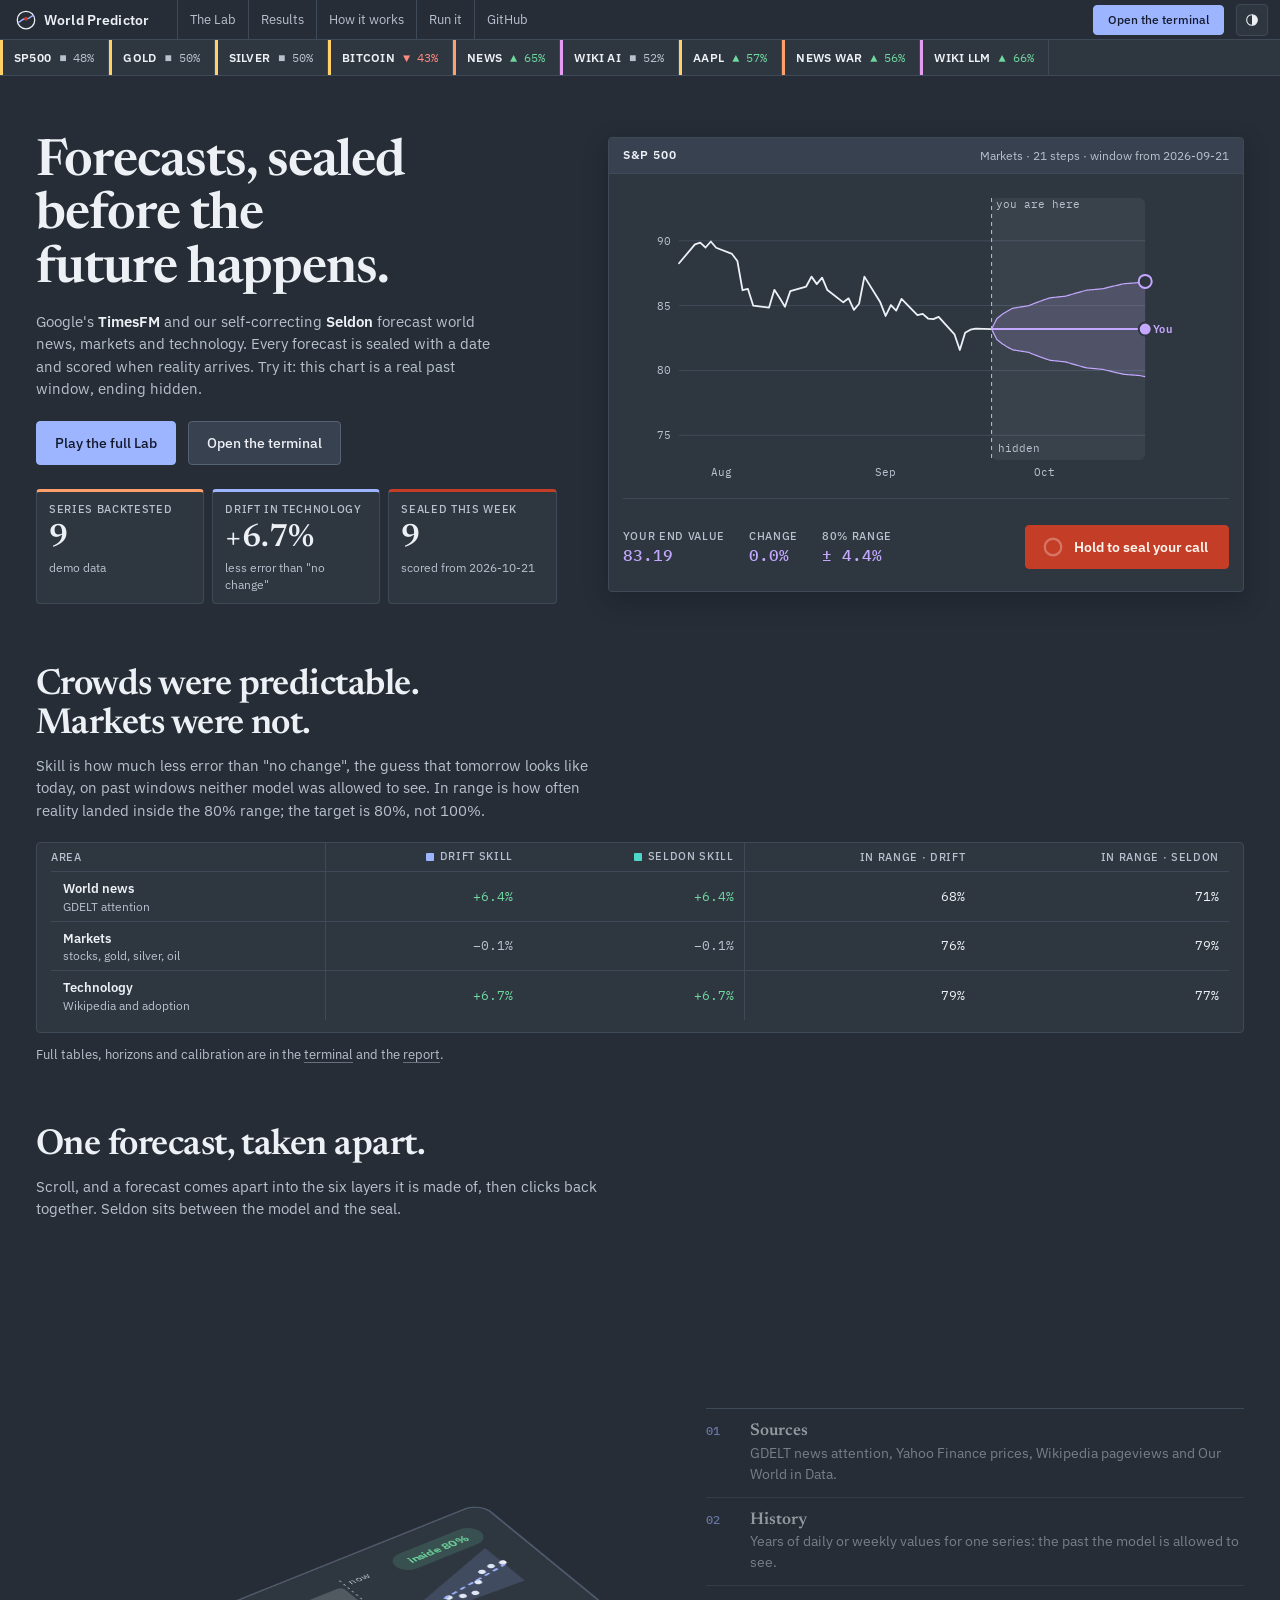
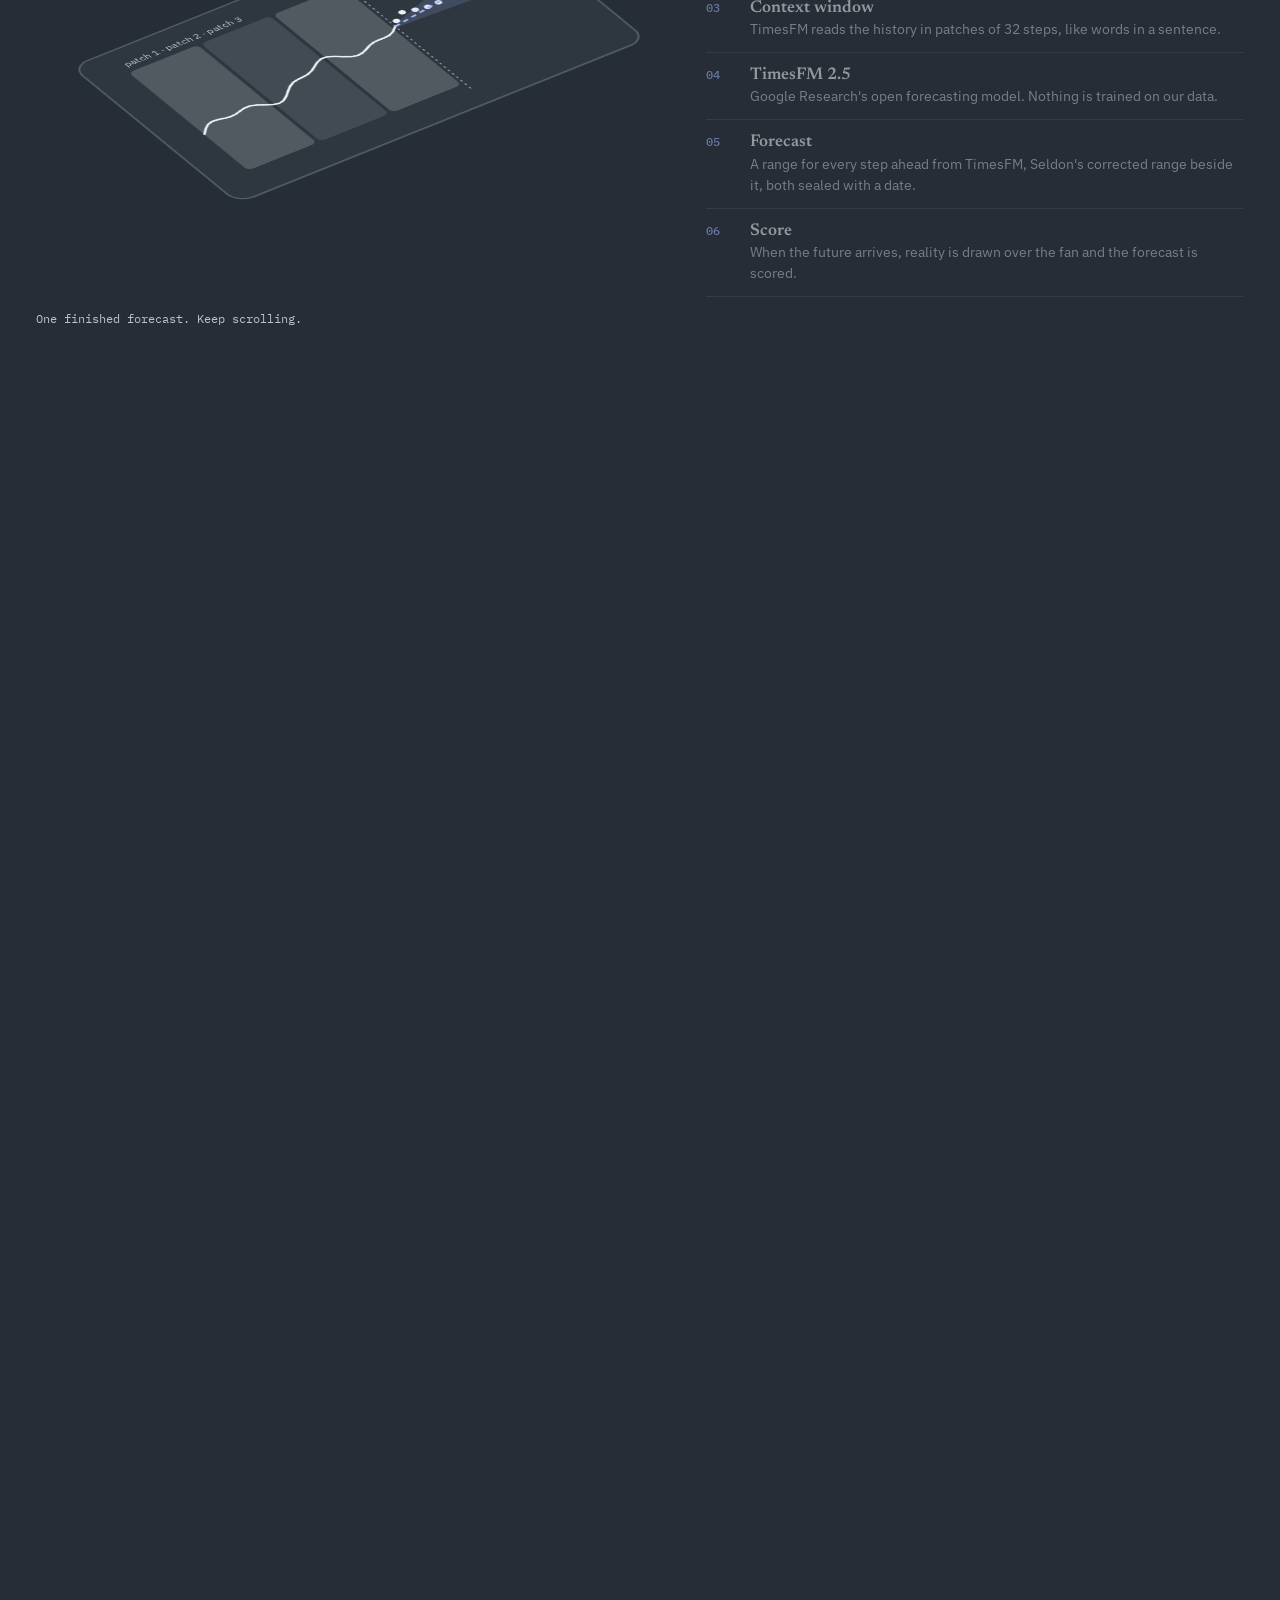
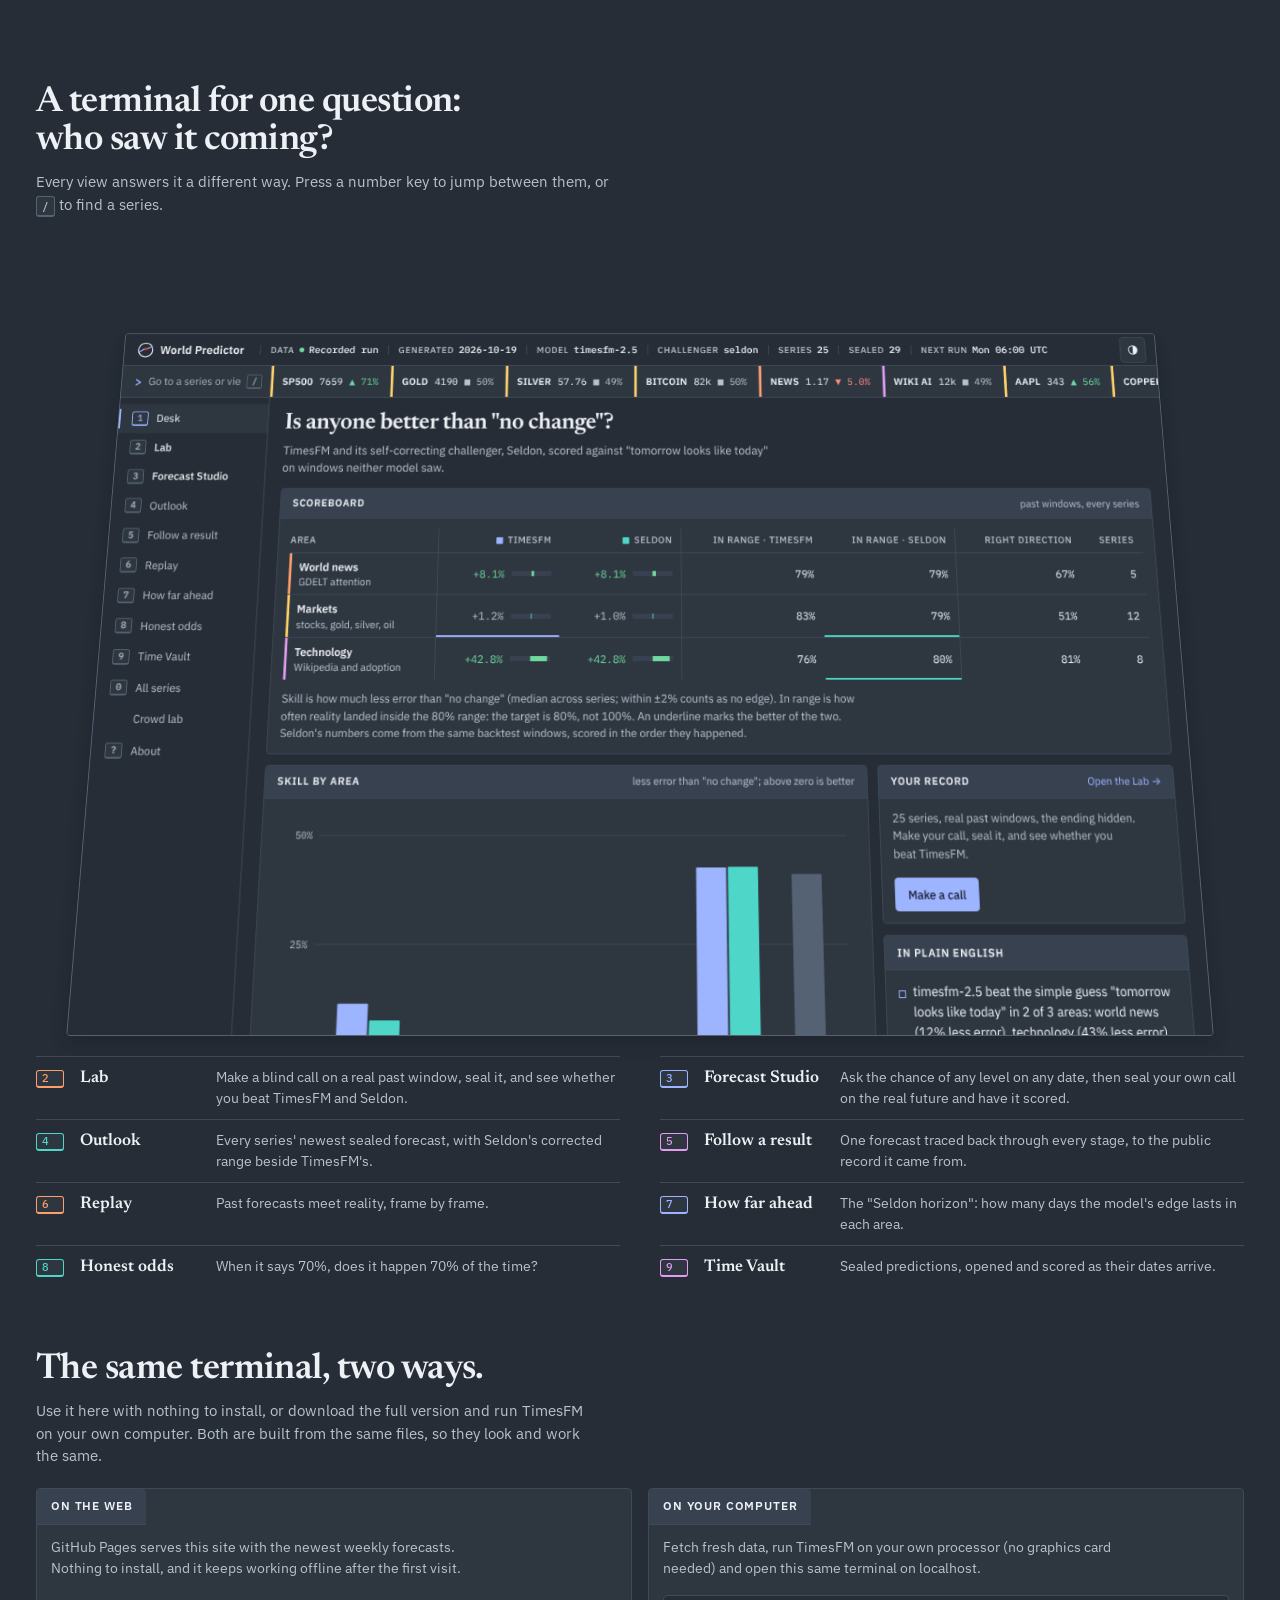
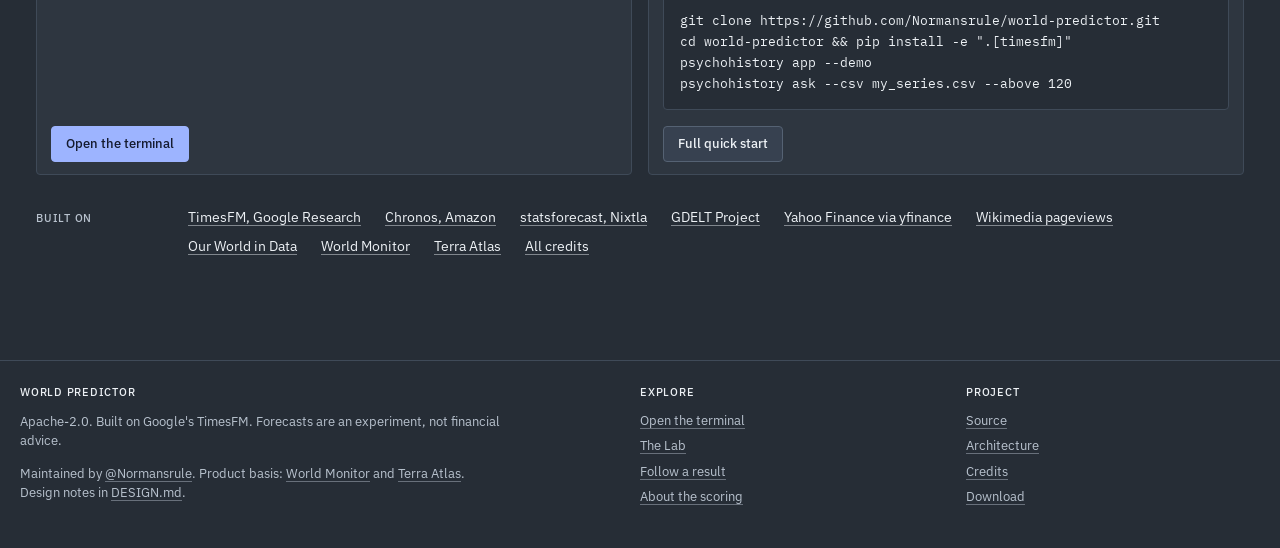
==== commit 61db7c1e: "Slate terminal with area colours, Forecast Studio odds board and a simpler layout" ====
--- a/site/index.html
+++ b/site/index.html
@@ -5,7 +5,7 @@
   <meta name="viewport" content="width=device-width, initial-scale=1, viewport-fit=cover">
   <title>World Predictor</title>
   <meta name="description" content="A forecasting terminal that keeps score. Google's TimesFM and Seldon, its self-correcting challenger, forecast world news, markets and technology; every forecast is sealed before the future happens and scored when it arrives. Make your own call in the Lab.">
-  <meta name="theme-color" content="#eef1f4">
+  <meta name="theme-color" content="#262d36">
   <meta property="og:title" content="World Predictor">
   <meta property="og:description" content="Forecasts sealed before the future happens and scored when it arrives. TimesFM against Seldon, its self-correcting challenger, and you.">
   <meta property="og:image" content="assets/banner-dark.svg">
@@ -32,7 +32,7 @@
     <a href="https://github.com/Normansrule/world-predictor">GitHub</a>
   </nav>
   <a class="btn primary open" href="app/">Open the terminal</a>
-  <button class="icon-btn" id="theme" title="Paper or night" aria-label="Switch between the night terminal and the paper ledger">
+  <button class="icon-btn" id="theme" title="Slate or light" aria-label="Switch between the slate and light themes">
     <svg viewBox="0 0 24 24" aria-hidden="true"><circle cx="12" cy="12" r="8" fill="none" stroke="currentColor" stroke-width="1.6"/><path d="M12 4a8 8 0 0 1 0 16z" fill="currentColor"/></svg>
   </button>
 </header>
@@ -42,9 +42,8 @@
   <header class="hero wrap" id="lab">
     <div class="hero-copy">
       <h1>Forecasts, sealed before the future happens.</h1>
-      <p class="lede">World Predictor runs Google's <b>TimesFM</b> on world news, markets and technology, next to <b>Seldon</b>, a version
-        that corrects itself from its own track record. Every forecast is written down with a date and scored when reality arrives.
-        Try it yourself: the chart is a real past window with the ending hidden.</p>
+      <p class="lede">Google's <b>TimesFM</b> and our self-correcting <b>Seldon</b> forecast world news, markets and technology.
+        Every forecast is sealed with a date and scored when reality arrives. Try it: this chart is a real past window, ending hidden.</p>
       <div class="cta-row">
         <a class="btn primary big" href="app/#lab">Play the full Lab</a>
         <a class="btn big" href="app/">Open the terminal</a>
--- a/site/app/css/app.css
+++ b/site/app/css/app.css
@@ -3,30 +3,31 @@
 
    Colour carries meaning and nothing else, and every colour is backed by a word, a shape or a pattern:
      ink        what really happened (solid line)
-     cobalt     TimesFM, the model under test (hatched range)
-     verdigris  Seldon, TimesFM corrected by its own track record (dotted range)
+     periwinkle TimesFM, the model under test (hatched range)
+     teal       Seldon, TimesFM corrected by its own track record (dotted range)
      violet     you, in the Lab and in your own sealed calls
      seal red   the seal: a forecast written down before the future happens
      green/red  better / worse than "no change"
-     ochre      warnings and gaps (always hatched, always with "!")
-   The light "ledger" theme is the default; the graphite theme is one click away (T).
-   Spacing scale: 4 8 12 16 24 32 48 64. Type scale: 11 12 13 14 16 20 28 40 56. */
+     orange, gold, orchid   the three areas: world news, markets, technology
+   Slate, a mid-tone, is the default; a soft light theme is one key (T) away.
+   Spacing scale: 4 8 12 16 24 32 48. Type scale: 11 12 13 14 16 20 28 40. */
 
 :root {
-  --bg: #eef1f4; --panel: #ffffff; --panel-2: #f3f5f8; --line: #dde2e8; --line-2: #c3cad3;
-  --ink: #0f1722; --ink-2: #47515f; --ink-3: #5f6977;
-  --tfm: #2448c2; --seldon: #0b7477; --you: #6a43c2; --seal: #b0301a;
-  --up: #17734a; --down: #b4232c; --warn: #8a5f00; --hypo: #8a3b72;
-  --on-tfm: #ffffff; --on-seal: #fff7f2;
-  --band: rgba(36, 72, 194, .11); --band-s: rgba(11, 116, 119, .12); --band-y: rgba(106, 67, 194, .12);
-  --tip-bg: #0f1722; --tip-ink: #f3f5f8;
-  --shadow: 0 1px 2px rgba(15, 23, 34, .05), 0 8px 24px rgba(15, 23, 34, .07);
-  color-scheme: light;
+  --bg: #262d36; --panel: #2e3640; --panel-2: #374150; --line: #3f4a58; --line-2: #556273;
+  --ink: #edf1f5; --ink-2: #b8c2ce; --ink-3: #a7b1bd;
+  --tfm: #9db4ff; --seldon: #4ed6c8; --you: #c4a8ff; --seal: #c43d27;
+  --up: #6fd99f; --down: #ff8a7f; --warn: #ffd166; --hypo: #e6a7d6;
+  --news: #ff9f6b; --markets: #ffd166; --tech: #e39cf2;
+  --on-tfm: #141a2e; --on-seal: #fff6ef;
+  --band: rgba(157, 180, 255, .16); --band-s: rgba(78, 214, 200, .14); --band-y: rgba(196, 168, 255, .16);
+  --tip-bg: #edf1f5; --tip-ink: #262d36;
+  --shadow: 0 1px 0 rgba(255, 255, 255, .04) inset, 0 8px 24px rgba(10, 14, 20, .28);
+  color-scheme: dark;
 
   /* Aliases the chart kit, the trace view and the engine drawing use. */
   --text: var(--ink); --muted: var(--ink-2); --surface: var(--panel); --surface-2: var(--panel-2);
   --accent: var(--tfm); --forecast: var(--tfm); --observed: var(--ink); --green: var(--up); --coral: var(--down);
-  --on-accent: var(--on-tfm); --glow: rgba(36, 72, 194, .06);
+  --on-accent: var(--on-tfm); --glow: rgba(157, 180, 255, .08);
 
   --sans: "IBM Plex Sans", system-ui, -apple-system, "Segoe UI", Roboto, sans-serif;
   --mono: "IBM Plex Mono", ui-monospace, SFMono-Regular, Menlo, Consolas, monospace;
@@ -35,20 +36,21 @@
   --ease: cubic-bezier(.23, 1, .32, 1);       /* strong ease-out: entrances and feedback */
   --ease-move: cubic-bezier(.77, 0, .175, 1);  /* ease-in-out: things travelling on screen */
   --r: 4px;
-  --rail: 196px;
+  --rail: 184px;
 }
-/* Graphite: a softened dark theme for long sessions, never pure black. */
-:root[data-theme="dark"] {
-  --bg: #171b21; --panel: #1e232b; --panel-2: #262c35; --line: #323943; --line-2: #46505c;
-  --ink: #e9edf2; --ink-2: #aab3bf; --ink-3: #8f99a6;
-  --tfm: #8ea8ff; --seldon: #45c4be; --you: #b9a0ff; --seal: #c4412a;
-  --up: #5bc792; --down: #ff8578; --warn: #e3c15e; --hypo: #d6a4c9;
-  --on-tfm: #0c1430; --on-seal: #fff6ef;
-  --band: rgba(142, 168, 255, .15); --band-s: rgba(69, 196, 190, .14); --band-y: rgba(185, 160, 255, .16);
-  --tip-bg: #e9edf2; --tip-ink: #171b21;
-  --shadow: 0 1px 0 rgba(255, 255, 255, .03) inset, 0 10px 28px rgba(0, 0, 0, .35);
-  --glow: rgba(142, 168, 255, .08);
-  color-scheme: dark;
+/* Soft light: grey paper rather than white, for daylight. */
+:root[data-theme="light"] {
+  --bg: #dfe4ea; --panel: #e9edf2; --panel-2: #d6dce4; --line: #c6ced8; --line-2: #aab4c1;
+  --ink: #111922; --ink-2: #3e4855; --ink-3: #4b5563;
+  --tfm: #2343b5; --seldon: #08615f; --you: #5a37ad; --seal: #a92d18;
+  --up: #14623f; --down: #a01f28; --warn: #6e4c00; --hypo: #77315f;
+  --news: #9c4413; --markets: #6e4c00; --tech: #7f3393;
+  --on-tfm: #ffffff; --on-seal: #fff7f2;
+  --band: rgba(35, 67, 181, .12); --band-s: rgba(8, 97, 95, .12); --band-y: rgba(90, 55, 173, .12);
+  --tip-bg: #111922; --tip-ink: #e9edf2;
+  --shadow: 0 1px 2px rgba(17, 25, 34, .06), 0 6px 18px rgba(17, 25, 34, .08);
+  --glow: rgba(35, 67, 181, .06);
+  color-scheme: light;
 }
 
 /* ---------- base ---------- */
@@ -71,7 +73,7 @@
 .sr { position: absolute; width: 1px; height: 1px; overflow: hidden; clip: rect(0 0 0 0); white-space: nowrap; }
 
 /* ---------- status bar: what this terminal is showing, at a glance ---------- */
-.status { position: sticky; top: 0; z-index: 20; display: flex; align-items: center; gap: 16px; height: 40px; padding: 0 12px 0 16px;
+.status { position: sticky; top: 0; z-index: 20; display: flex; align-items: center; gap: 12px; height: 40px; padding: 0 12px 0 16px;
   background: var(--bg); border-bottom: 1px solid var(--line); }
 .mark { display: flex; align-items: center; gap: 8px; text-decoration: none; font: 600 14px/1 var(--sans); letter-spacing: .01em; white-space: nowrap; }
 .mark svg { width: 20px; height: 20px; flex: none; }
@@ -123,33 +125,33 @@
 .rail a[aria-current="page"] kbd { border-color: var(--tfm); color: var(--tfm); }
 .rail a[href="#lab"] { color: var(--ink); font-weight: 500; }
 
-main { padding: 24px 24px 64px; min-width: 0; outline: none; }
+main { padding: 16px 20px 40px; min-width: 0; outline: none; }
 .view { display: none; max-width: 1400px; }
 .view.active { display: block; animation: enter .22s var(--ease); }
 @keyframes enter { from { opacity: 0; transform: translateY(4px); } }
 
-.vhead { margin: 0 0 24px; max-width: 78ch; }
-h1 { font: 600 clamp(28px, 3vw, 40px)/1.08 var(--display); letter-spacing: -.015em; margin: 0 0 8px; text-wrap: balance; font-optical-sizing: auto; }
-.lede { color: var(--ink-2); font-size: 15px; margin: 0; max-width: 72ch; text-wrap: pretty; }
+.vhead { margin: 0 0 14px; max-width: 78ch; }
+h1 { font: 600 clamp(24px, 2.2vw, 30px)/1.1 var(--display); letter-spacing: -.015em; margin: 0 0 8px; text-wrap: balance; font-optical-sizing: auto; }
+.lede { color: var(--ink-2); font-size: 14px; margin: 0; max-width: 72ch; text-wrap: pretty; }
 .note { color: var(--ink-2); font-size: 13px; margin: 12px 0 0; max-width: 90ch; text-wrap: pretty; }
 .caption { color: var(--ink-2); font-size: 13px; margin: 0 0 12px; }
 
 /* ---------- panels ---------- */
-.card { position: relative; background: var(--panel); border: 1px solid var(--line); border-radius: var(--r); padding: 0 16px 16px; margin-bottom: 16px; min-width: 0; }
-.ph { display: flex; align-items: center; justify-content: space-between; gap: 12px; min-height: 40px; margin: 0 -16px 16px; padding: 0 16px;
-  border-bottom: 1px solid var(--line); }
+.card { position: relative; background: var(--panel); border: 1px solid var(--line); border-radius: var(--r); padding: 0 14px 12px; margin-bottom: 12px; min-width: 0; }
+.ph { display: flex; align-items: center; justify-content: space-between; gap: 12px; min-height: 36px; margin: 0 -14px 12px; padding: 0 14px;
+  border-bottom: 1px solid var(--line); background: var(--panel-2); border-radius: var(--r) var(--r) 0 0; }
 .ph h2, .card > h2 { font: 600 12px/1.2 var(--sans); text-transform: uppercase; letter-spacing: .07em; margin: 0; color: var(--ink); }
 .pm { font: 12px/1.3 var(--sans); color: var(--ink-2); text-align: right; }
 a.pm { text-decoration: none; color: var(--tfm); white-space: nowrap; }
 a.pm::after { content: " →"; }
 .prose p { margin: 0 0 12px; max-width: 70ch; }
 .prose b { font-weight: 600; }
-.two { display: grid; grid-template-columns: repeat(auto-fit, minmax(min(100%, 360px), 1fr)); gap: 16px; }
+.two { display: grid; grid-template-columns: repeat(auto-fit, minmax(min(100%, 360px), 1fr)); gap: 12px; }
 .two > .card { margin: 0; }
 .empty { color: var(--ink-2); padding: 32px 16px; text-align: center; border: 1px dashed var(--line-2); border-radius: var(--r); font-size: 13px; }
 .empty b { color: var(--ink); display: block; font-weight: 600; margin-bottom: 4px; }
 
-.demo-banner { display: flex; gap: 12px; align-items: baseline; border: 1px solid color-mix(in srgb, var(--warn) 50%, var(--line)); border-radius: var(--r); padding: 10px 14px; margin-bottom: 16px; font-size: 13px;
+.demo-banner { display: flex; gap: 12px; align-items: baseline; border: 1px solid color-mix(in srgb, var(--warn) 50%, var(--line)); border-radius: var(--r); padding: 10px 14px; margin-bottom: 12px; font-size: 13px;
   background: repeating-linear-gradient(135deg, transparent 0 7px, color-mix(in srgb, var(--warn) 8%, transparent) 7px 10px), var(--panel); }
 .demo-banner b { color: var(--warn); white-space: nowrap; }
 
@@ -166,7 +168,7 @@
 .btn.icon { width: 36px; padding: 0; }
 .btn.small { min-height: 30px; padding: 0 10px; font-size: 12px; margin-top: 8px; }
 .btn[disabled] { opacity: .45; cursor: not-allowed; transform: none; }
-.chips { display: flex; flex-wrap: wrap; gap: 0; margin: 0 0 16px; border: 1px solid var(--line); border-radius: var(--r); width: max-content; max-width: 100%; overflow: hidden; }
+.chips { display: flex; flex-wrap: wrap; gap: 0; margin: 0 0 12px; border: 1px solid var(--line); border-radius: var(--r); width: max-content; max-width: 100%; overflow: hidden; }
 .chip { border: 0; border-right: 1px solid var(--line); background: var(--panel); padding: 0 14px; min-height: 34px; font-size: 13px; color: var(--ink-2);
   transition: transform .16s var(--ease), color .15s ease, background-color .15s ease; }
 .chip:last-child { border-right: 0; }
@@ -220,10 +222,10 @@
 .pos { color: var(--up); } .neg { color: var(--down); } .dim { color: var(--ink-2); }
 
 /* ---------- Desk ---------- */
-.desk { display: grid; grid-template-columns: repeat(3, minmax(0, 1fr)); gap: 16px; }
+.desk { display: grid; grid-template-columns: repeat(3, minmax(0, 1fr)); gap: 12px; }
 .desk > .card { margin: 0; }
 .desk .span2 { grid-column: span 2; } .desk .span3 { grid-column: 1 / -1; }
-.desk .stack { display: grid; gap: 16px; align-content: start; } .desk .stack > .card { margin: 0; }
+.desk .stack { display: grid; gap: 12px; align-content: start; } .desk .stack > .card { margin: 0; }
 table.sealed a, table.olist a { text-decoration: none; }
 @media (hover: hover) { table.sealed a:hover { text-decoration: underline; } }
 @media (max-width: 1100px) { .desk { grid-template-columns: 1fr; } .desk .span2, .desk .span3 { grid-column: auto; } }
@@ -250,7 +252,7 @@
 .pbar i::before { content: ""; position: absolute; left: 50%; top: -2px; bottom: -2px; width: 1px; background: var(--ink-3); z-index: 1; }
 
 /* ---------- Outlook ---------- */
-.outlook { display: grid; grid-template-columns: minmax(300px, 420px) minmax(0, 1fr); gap: 16px; align-items: start; }
+.outlook { display: grid; grid-template-columns: minmax(300px, 420px) minmax(0, 1fr); gap: 12px; align-items: start; }
 @media (max-width: 960px) { .outlook { grid-template-columns: 1fr; } }
 .outlook > .card { margin: 0; }
 .list-card { padding: 0; max-height: calc(100vh - 220px); overflow: auto; }
@@ -261,7 +263,7 @@
 @media (hover: hover) { table.olist tbody tr:hover { background: var(--panel-2); } }
 table.olist tbody tr[aria-selected="true"] { background: var(--panel-2); box-shadow: inset 2px 0 0 var(--tfm); }
 table.olist td small { display: block; color: var(--ink-2); font: 11px var(--mono); }
-.detail .facts { display: grid; grid-template-columns: repeat(3, minmax(0, 1fr)); gap: 1px; background: var(--line); border: 1px solid var(--line); margin-bottom: 16px; }
+.detail .facts { display: grid; grid-template-columns: repeat(3, minmax(0, 1fr)); gap: 1px; background: var(--line); border: 1px solid var(--line); margin-bottom: 12px; }
 .detail .facts div { background: var(--panel); padding: 10px 12px; }
 .detail .facts dt { font: 500 11px var(--sans); color: var(--ink-2); text-transform: uppercase; letter-spacing: .06em; }
 .detail .facts dd { margin: 4px 0 0; font: 500 16px/1.2 var(--mono); }
@@ -288,7 +290,7 @@
 .times { display: flex; flex-wrap: wrap; gap: 6px 24px; margin: 0; width: 100%; padding-top: 12px; border-top: 1px solid var(--line); }
 .times dt { color: var(--ink-2); font: 500 11px var(--sans); text-transform: uppercase; letter-spacing: .06em; }
 .times dd { margin: 2px 0 0; font: 500 13px var(--mono); }
-.trace-grid { display: grid; grid-template-columns: minmax(300px, 360px) minmax(0, 1fr); gap: 16px; align-items: start; }
+.trace-grid { display: grid; grid-template-columns: minmax(300px, 360px) minmax(0, 1fr); gap: 12px; align-items: start; }
 @media (max-width: 960px) { .trace-grid { grid-template-columns: 1fr; } }
 .trace-grid .card { margin-bottom: 0; }
 #trace-pipe svg { width: 100%; height: auto; display: block; }
@@ -328,17 +330,17 @@
 .spec-card dl, .kv { display: grid; grid-template-columns: max-content 1fr; gap: 6px 16px; margin: 8px 0 0; font-size: 13px; }
 .spec-card dt, .kv dt { color: var(--ink-2); } .spec-card dd, .kv dd { margin: 0; overflow-wrap: anywhere; }
 .mono { font-family: var(--mono); font-size: 12px; color: var(--ink-2); }
-.drawer { margin-top: 16px; padding-top: 16px; }
+.drawer { margin-top: 12px; padding-top: 16px; }
 .drawer-head { display: flex; flex-wrap: wrap; align-items: center; gap: 8px; }
 .drawer-head h2 { font: 600 20px/1.2 var(--display); text-transform: none; letter-spacing: 0; margin: 0 8px 0 0; }
 .plain-line { font-size: 15px; margin: 10px 0 16px; max-width: 72ch; }
 .drawer h3 { font: 500 11px/1.2 var(--sans); color: var(--ink-2); text-transform: uppercase; letter-spacing: .07em; margin: 0 0 10px; }
 .drawer-grid { display: grid; grid-template-columns: repeat(auto-fit, minmax(min(100%, 260px), 1fr)); gap: 24px; }
 .drawer-grid > * { min-width: 0; }
-.drawer-grid ul.links { list-style: none; padding: 0; margin: 0 0 16px; display: grid; gap: 6px; font-size: 12px; }
+.drawer-grid ul.links { list-style: none; padding: 0; margin: 0 0 12px; display: grid; gap: 6px; font-size: 12px; }
 .drawer-grid ul.links code { background: none; padding: 0; }
 .drawer-grid ul.links a, .drawer-grid ul.links code { overflow-wrap: anywhere; }
-.record { border: 1px solid var(--line); border-radius: var(--r); padding: 12px; margin-bottom: 16px; background: var(--panel-2); }
+.record { border: 1px solid var(--line); border-radius: var(--r); padding: 12px; margin-bottom: 12px; background: var(--panel-2); }
 .record.forecast { border-color: color-mix(in srgb, var(--tfm) 45%, var(--line)); }
 .mini-t { width: auto; margin-bottom: 8px; }
 .mini-t th, .mini-t td { padding: 4px 12px 4px 0; text-align: left; }
@@ -363,7 +365,7 @@
 .keys dt { white-space: nowrap; color: var(--ink-2); } .keys dd { margin: 0; }
 
 /* ---------- the Lab ---------- */
-.lab { display: grid; grid-template-columns: minmax(0, 1fr) 320px; gap: 16px; align-items: start; }
+.lab { display: grid; grid-template-columns: minmax(0, 1fr) 320px; gap: 12px; align-items: start; }
 .lab > .card { margin: 0; }
 @media (max-width: 1100px) { .lab { grid-template-columns: 1fr; } }
 .lab-pick { display: flex; flex-wrap: wrap; align-items: center; gap: 8px 12px; padding: 12px 0 16px; border-bottom: 1px solid var(--line); margin-bottom: 12px; }
@@ -396,7 +398,7 @@
 @keyframes crack { to { opacity: 0; transform: scale(.6) rotate(24deg); } }
 .lab-hint[hidden] { display: none; }
 .lab-hint { display: flex; flex-wrap: wrap; gap: 6px 16px; color: var(--ink-2); font-size: 12px; margin: 8px 0 0; }
-.lab-act { display: flex; flex-wrap: wrap; align-items: center; gap: 12px; margin-top: 16px; padding-top: 16px; border-top: 1px solid var(--line); }
+.lab-act { display: flex; flex-wrap: wrap; align-items: center; gap: 12px; margin-top: 12px; padding-top: 16px; border-top: 1px solid var(--line); }
 .your-call { display: flex; gap: 24px; flex-wrap: wrap; margin-right: auto; }
 .your-call div { display: grid; gap: 2px; }
 .your-call dt { font: 500 11px var(--sans); color: var(--ink-2); text-transform: uppercase; letter-spacing: .06em; }
@@ -414,14 +416,14 @@
 .seal-btn.next { background: var(--panel-2); color: var(--ink); border-color: var(--line-2); }
 .seal-btn kbd { background: transparent; color: inherit; border-color: color-mix(in srgb, currentColor 40%, transparent); }
 .verdict { margin: 0 0 12px; font: 600 20px/1.25 var(--display); text-wrap: balance; }
-.verdict-sub { margin: 0 0 16px; color: var(--ink-2); font-size: 13px; max-width: 72ch; }
+.verdict-sub { margin: 0 0 12px; color: var(--ink-2); font-size: 13px; max-width: 72ch; }
 table.scores td:first-child { font-weight: 500; }
 table.scores tr.win td { background: color-mix(in srgb, var(--up) 7%, transparent); }
 table.scores tr.win td:first-child::after { content: "best"; margin-left: 8px; font: 600 10px var(--mono); letter-spacing: .06em; text-transform: uppercase; color: var(--up);
   border: 1px solid color-mix(in srgb, var(--up) 50%, transparent); padding: 1px 4px; border-radius: 2px; vertical-align: 1px; }
 .scores-wrap { display: none; }
 .revealed-panel .scores-wrap { display: block; animation: enter .3s var(--ease) .9s both; }
-.side .card { margin-bottom: 16px; }
+.side .card { margin-bottom: 12px; }
 .tally { display: grid; grid-template-columns: 1fr 1fr; gap: 1px; background: var(--line); border: 1px solid var(--line); }
 .tally div { background: var(--panel); padding: 10px 12px; }
 .tally dt { font: 500 11px var(--sans); color: var(--ink-2); text-transform: uppercase; letter-spacing: .06em; }
@@ -475,14 +477,14 @@
 .field > span small { color: var(--ink-2); }
 .field.grow { flex: 1 1 260px; }
 .field input[type="range"] { width: 100%; }
-.studio-bar { display: grid; grid-template-columns: minmax(0, 260px) minmax(0, 1fr) minmax(0, 200px); gap: 16px 24px; align-items: end; padding: 16px; }
+.studio-bar { display: grid; grid-template-columns: minmax(0, 260px) minmax(0, 1fr) minmax(0, 200px); gap: 12px 20px; align-items: end; padding: 12px 14px; }
 .studio-bar select { width: 100%; }
 .studio-bar .chips { margin: 0; grid-column: 1 / -1; }
 @media (max-width: 760px) { .studio-bar { grid-template-columns: 1fr; } }
 .studio-bar .chip { min-height: 34px; font-family: var(--mono); font-size: 12px; }
-.studio-grid { display: grid; grid-template-columns: minmax(0, 1fr) minmax(280px, 340px); gap: 16px; align-items: start; margin-top: 16px; }
+.studio-grid { display: grid; grid-template-columns: minmax(0, 1fr) minmax(280px, 340px); gap: 12px; align-items: start; margin-top: 12px; }
 .studio-grid > .card, .studio-side > .card { margin: 0; }
-.studio-side { display: grid; gap: 16px; }
+.studio-side { display: grid; gap: 12px; }
 .odds-card .q { margin: 0 0 14px; color: var(--ink-2); }
 .odds-card .q b { color: var(--ink); font-family: var(--mono); font-weight: 600; }
 .meter { display: grid; grid-template-columns: 1fr auto; align-items: baseline; gap: 6px 12px; margin-bottom: 14px; }
@@ -493,8 +495,8 @@
 .ladder td, .calls td { font: 500 13px var(--mono); font-variant-numeric: tabular-nums; }
 .ladder td small, .calls td small, .vs small { display: block; font: 400 11px var(--mono); color: var(--ink-2); }
 .linkish { border: 0; background: none; padding: 0; color: var(--tfm); font: inherit; text-decoration: underline; text-underline-offset: .2em; text-decoration-color: color-mix(in srgb, currentColor 40%, transparent); }
-.seal-card { margin-top: 16px; }
-.seal-row { display: flex; flex-wrap: wrap; gap: 16px 24px; align-items: end; }
+.seal-card { margin-top: 12px; }
+.seal-row { display: flex; flex-wrap: wrap; gap: 12px 20px; align-items: end; }
 .seal-row .field:first-child { flex: 0 1 180px; }
 .vs { display: grid; grid-template-columns: repeat(3, minmax(96px, auto)); gap: 1px; margin: 0; background: var(--line); border: 1px solid var(--line); }
 .vs div { background: var(--panel); padding: 8px 12px; }
@@ -508,3 +510,18 @@
 @media (max-width: 1000px) { .studio-grid { grid-template-columns: 1fr; } }
 @media (max-width: 560px) { .vs { grid-template-columns: 1fr; width: 100%; } .seal-row .seal-btn { width: 100%; justify-content: center; } }
 @media (prefers-reduced-motion: reduce) { .calls tr.fresh td { animation: none; } .meter .track i { transition: none; } }
+
+/* ---------- area colours: world news, markets, technology ---------- */
+.tag { display: inline-flex; align-items: center; gap: 6px; color: var(--c); font: 500 12px var(--sans); white-space: nowrap; }
+.tag::before { content: ""; width: 7px; height: 7px; border-radius: 2px; background: var(--c); }
+.tape a { box-shadow: inset 3px 0 0 var(--c, transparent); }
+td.area { box-shadow: inset 3px 0 0 var(--c, transparent); padding-left: 12px !important; }
+.olist tr[data-id] td:first-child { box-shadow: inset 3px 0 0 var(--c, transparent); }
+.chip[aria-pressed="true"] { box-shadow: inset 0 -2px 0 var(--c, var(--tfm)); }
+.board-odds tbody tr { cursor: pointer; }
+@media (hover: hover) { .board-odds tbody tr:hover { background: var(--panel-2); } }
+.board-odds tr[aria-selected="true"] td:first-child { box-shadow: inset 3px 0 0 var(--you); }
+.board-odds td { font: 500 13px var(--mono); font-variant-numeric: tabular-nums; }
+.board-odds td:first-child { font-family: var(--sans); }
+.table-wrap:has(> .board-odds) { max-height: 392px; overflow: auto; }
+.table-wrap:has(> .board-odds) thead th { position: sticky; top: 0; background: var(--panel); z-index: 1; }
--- a/site/assets/site.css
+++ b/site/assets/site.css
@@ -16,15 +16,16 @@
 @media (max-width: 860px) { .site-bar nav { display: none; } .site-bar .open { margin-left: auto; } .site-tape { position: static; } }
 
 /* Hero: the claim on the left, the Lab on the right. */
-.hero { display: grid; grid-template-columns: minmax(0, .9fr) minmax(0, 1.1fr); gap: clamp(24px, 4vw, 56px); align-items: start; padding: clamp(40px, 8vh, 88px) 0 0; }
+.hero { display: grid; grid-template-columns: minmax(0, .9fr) minmax(0, 1.1fr); gap: clamp(24px, 4vw, 56px); align-items: start; padding: clamp(24px, 5vh, 48px) 0 0; }
 @media (max-width: 1000px) { .hero { grid-template-columns: 1fr; } }
-.hero h1 { font: 600 clamp(40px, 5.2vw, 70px)/1.02 var(--display); letter-spacing: -.025em; margin: 0 0 20px; max-width: 13ch; text-wrap: balance; }
-.hero .lede { font-size: clamp(15px, 1.25vw, 17px); max-width: 52ch; margin: 0 0 28px; }
+.hero h1 { font: 600 clamp(34px, 4vw, 54px)/1.04 var(--display); letter-spacing: -.02em; margin: 0 0 14px; max-width: 13ch; text-wrap: balance; }
+.hero .lede { font-size: 15px; max-width: 52ch; margin: 0 0 20px; }
 .hero .lede b { color: var(--ink); font-weight: 600; }
 .cta-row { display: flex; flex-wrap: wrap; gap: 12px; }
 .btn.big { min-height: 44px; padding: 0 18px; font-size: 14px; }
-.hero-facts { display: grid; grid-template-columns: repeat(3, minmax(0, 1fr)); margin: 40px 0 0; border-top: 1px solid var(--line); }
-.hero-facts div { padding: 16px 16px 0 0; }
+.hero-facts { display: grid; grid-template-columns: repeat(3, minmax(0, 1fr)); gap: 8px; margin: 24px 0 0; }
+.hero-facts div { padding: 10px 12px; background: var(--panel); border: 1px solid var(--line); border-top: 3px solid var(--c, var(--tfm)); border-radius: var(--r); }
+.hero-facts div:nth-child(1) { --c: var(--news); } .hero-facts div:nth-child(2) { --c: var(--tfm); } .hero-facts div:nth-child(3) { --c: var(--seal); }
 .hero-facts dt { font: 500 11px var(--sans); color: var(--ink-2); text-transform: uppercase; letter-spacing: .06em; }
 .hero-facts dd { margin: 6px 0 0; font: 600 clamp(24px, 2.6vw, 32px)/1 var(--display); }
 .hero-facts dd small { display: block; font: 12px/1.4 var(--sans); color: var(--ink-2); margin-top: 6px; max-width: 20ch; }
@@ -36,15 +37,15 @@
 @keyframes rise { from { opacity: 0; transform: translateY(10px); } }
 
 /* Sections */
-section.block { padding: clamp(80px, 12vh, 140px) 0 0; }
-h2.title { font: 600 clamp(30px, 3.6vw, 48px)/1.05 var(--display); letter-spacing: -.02em; margin: 0 0 16px; max-width: 22ch; text-wrap: balance; }
-p.intro { color: var(--ink-2); max-width: 64ch; margin: 0 0 32px; font-size: 16px; text-wrap: pretty; }
+section.block { padding: clamp(40px, 7vh, 72px) 0 0; }
+h2.title { font: 600 clamp(26px, 2.8vw, 36px)/1.08 var(--display); letter-spacing: -.015em; margin: 0 0 10px; max-width: 22ch; text-wrap: balance; }
+p.intro { color: var(--ink-2); max-width: 64ch; margin: 0 0 20px; font-size: 15px; text-wrap: pretty; }
 
 /* The exploded forecast. A tall section with a sticky stage; --spread runs 0 (assembled) to 1
    (pulled apart) and back as you scroll. Browsers with scroll-driven animations do it in CSS
    alone; site.js sets --spread for the rest. */
 @property --spread { syntax: "<number>"; inherits: true; initial-value: 0; }
-.explode { height: 300vh; position: relative; view-timeline: --engine block; }
+.explode { height: 220vh; position: relative; view-timeline: --engine block; }
 .explode__stage { position: sticky; top: 76px; height: calc(100vh - 76px); display: grid; grid-template-columns: 1.2fr 1fr; align-items: center; gap: 24px;
   perspective: 1400px; --gap: 88px; }
 .explode__scene { position: relative; height: min(70vh, 620px); }
@@ -79,9 +80,11 @@
   transform: rotateX(var(--tilt, 14deg)) scale(var(--scale, .95)); transform-origin: 50% 100%; }
 
 /* The views, as an index: key, name, what it answers. */
-.views { list-style: none; margin: 40px 0 0; padding: 0; display: grid; grid-template-columns: repeat(auto-fit, minmax(min(100%, 520px), 1fr)); column-gap: 40px; }
-.views a { display: grid; grid-template-columns: 28px minmax(120px, 11ch) 1fr; gap: 4px 16px; align-items: baseline; padding: 14px 0;
+.views { list-style: none; margin: 20px 0 0; padding: 0; display: grid; grid-template-columns: repeat(auto-fit, minmax(min(100%, 520px), 1fr)); column-gap: 40px; }
+.views a { display: grid; grid-template-columns: 28px minmax(120px, 11ch) 1fr; gap: 4px 16px; align-items: baseline; padding: 10px 0;
   border-top: 1px solid var(--line); color: inherit; text-decoration: none; }
+.views li:nth-child(4n+1) kbd { color: var(--news); border-color: var(--news); } .views li:nth-child(4n+2) kbd { color: var(--tfm); border-color: var(--tfm); }
+.views li:nth-child(4n+3) kbd { color: var(--seldon); border-color: var(--seldon); } .views li:nth-child(4n) kbd { color: var(--tech); border-color: var(--tech); }
 .views b { font: 600 17px/1.25 var(--display); transition: color .15s ease; }
 .views span { color: var(--ink-2); font-size: 14px; }
 @media (hover: hover) { .views a:hover b { color: var(--tfm); } }
@@ -96,12 +99,12 @@
   white-space: pre-wrap; overflow-wrap: anywhere; }
 .ways pre code { background: none; padding: 0; font-size: inherit; }
 
-.credits { margin-top: 56px; display: grid; grid-template-columns: minmax(0, 14ch) 1fr; gap: 12px 40px; align-items: baseline; }
+.credits { margin-top: 32px; display: grid; grid-template-columns: minmax(0, 14ch) 1fr; gap: 12px 40px; align-items: baseline; }
 .credits h3 { font: 500 11px var(--sans); text-transform: uppercase; letter-spacing: .07em; color: var(--ink-2); margin: 0; }
 .credits ul { list-style: none; margin: 0; padding: 0; display: flex; flex-wrap: wrap; gap: 8px 24px; font-size: 14px; }
 @media (max-width: 760px) { .credits { grid-template-columns: 1fr; } }
 
-.site-foot { margin-top: clamp(80px, 12vh, 140px); border-top: 1px solid var(--line); padding: 32px 0 56px; color: var(--ink-2); font-size: 13px; }
+.site-foot { margin-top: clamp(40px, 7vh, 72px); border-top: 1px solid var(--line); padding: 24px 0 32px; color: var(--ink-2); font-size: 13px; }
 .site-foot .cols { display: grid; grid-template-columns: 2fr 1fr 1fr; gap: 32px; }
 .site-foot h4 { color: var(--ink); font: 500 11px var(--sans); text-transform: uppercase; letter-spacing: .07em; margin: 0 0 12px; }
 .site-foot p { max-width: 60ch; }
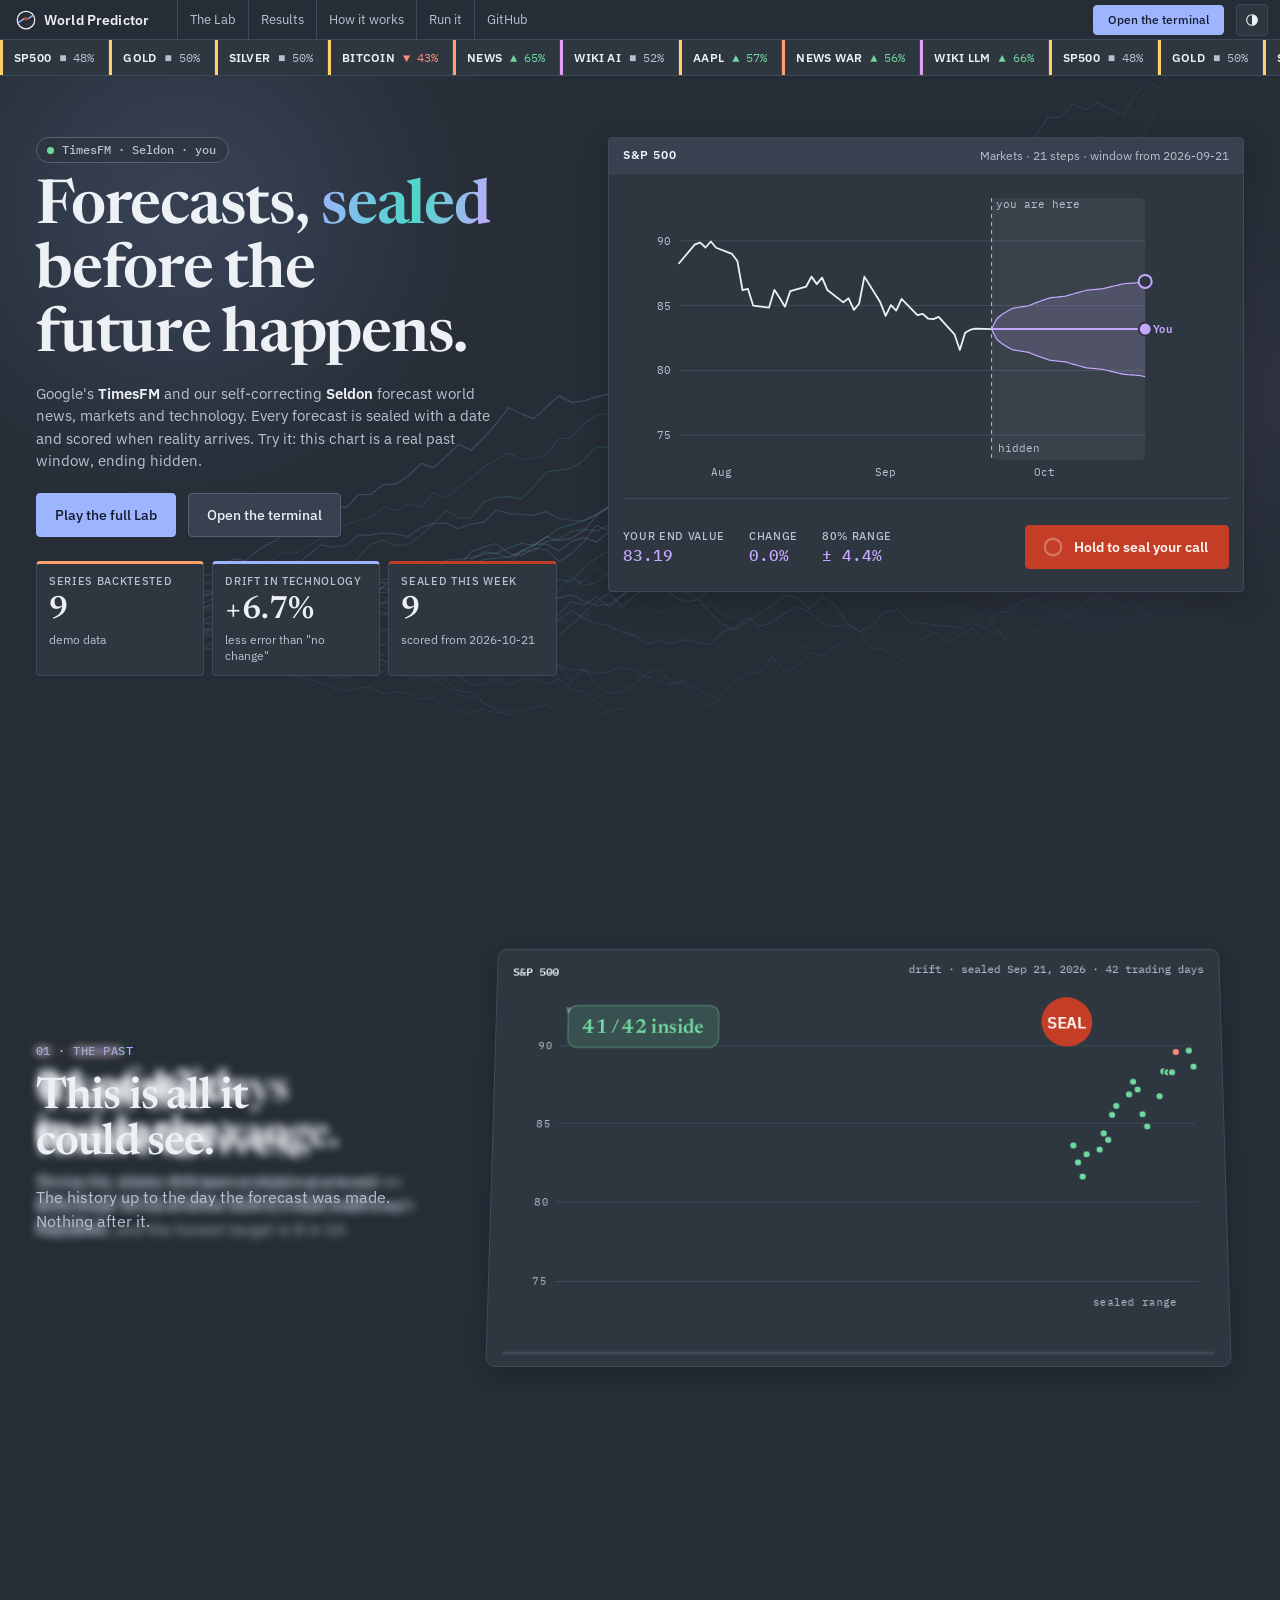
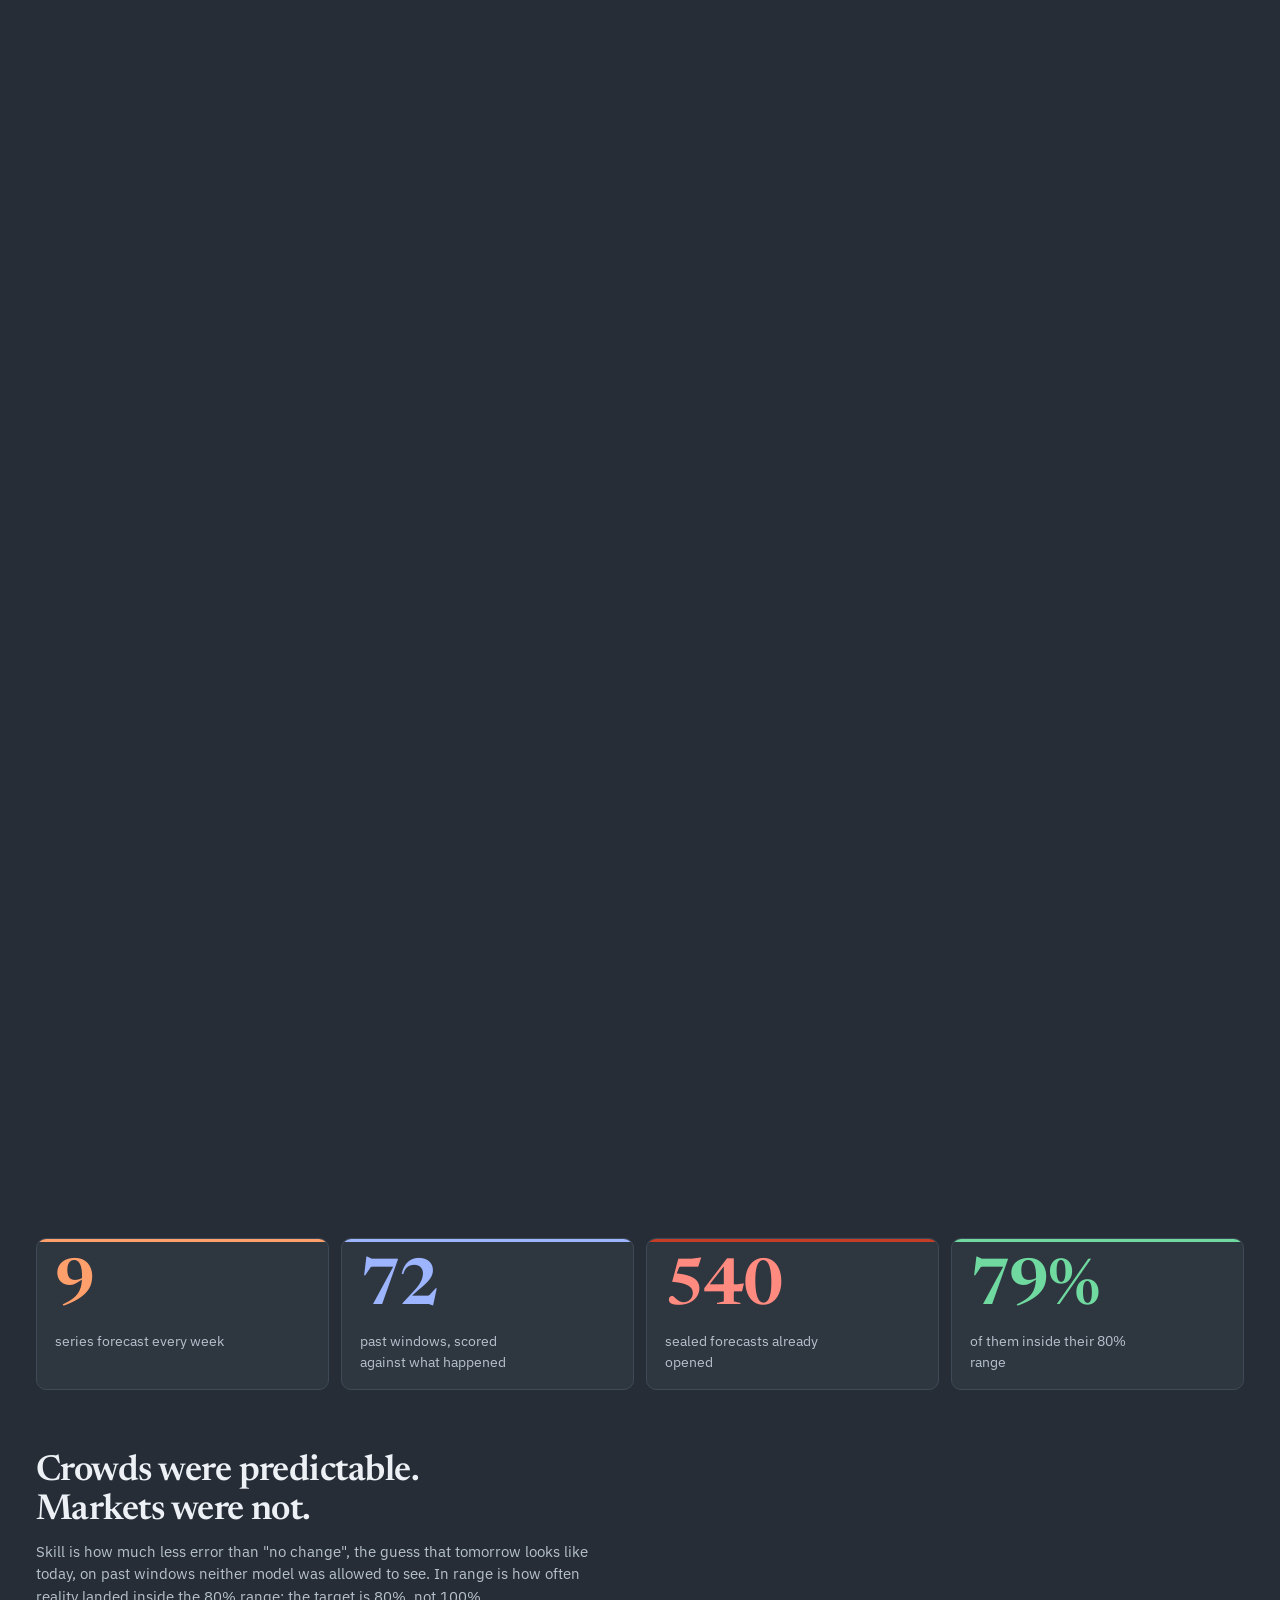
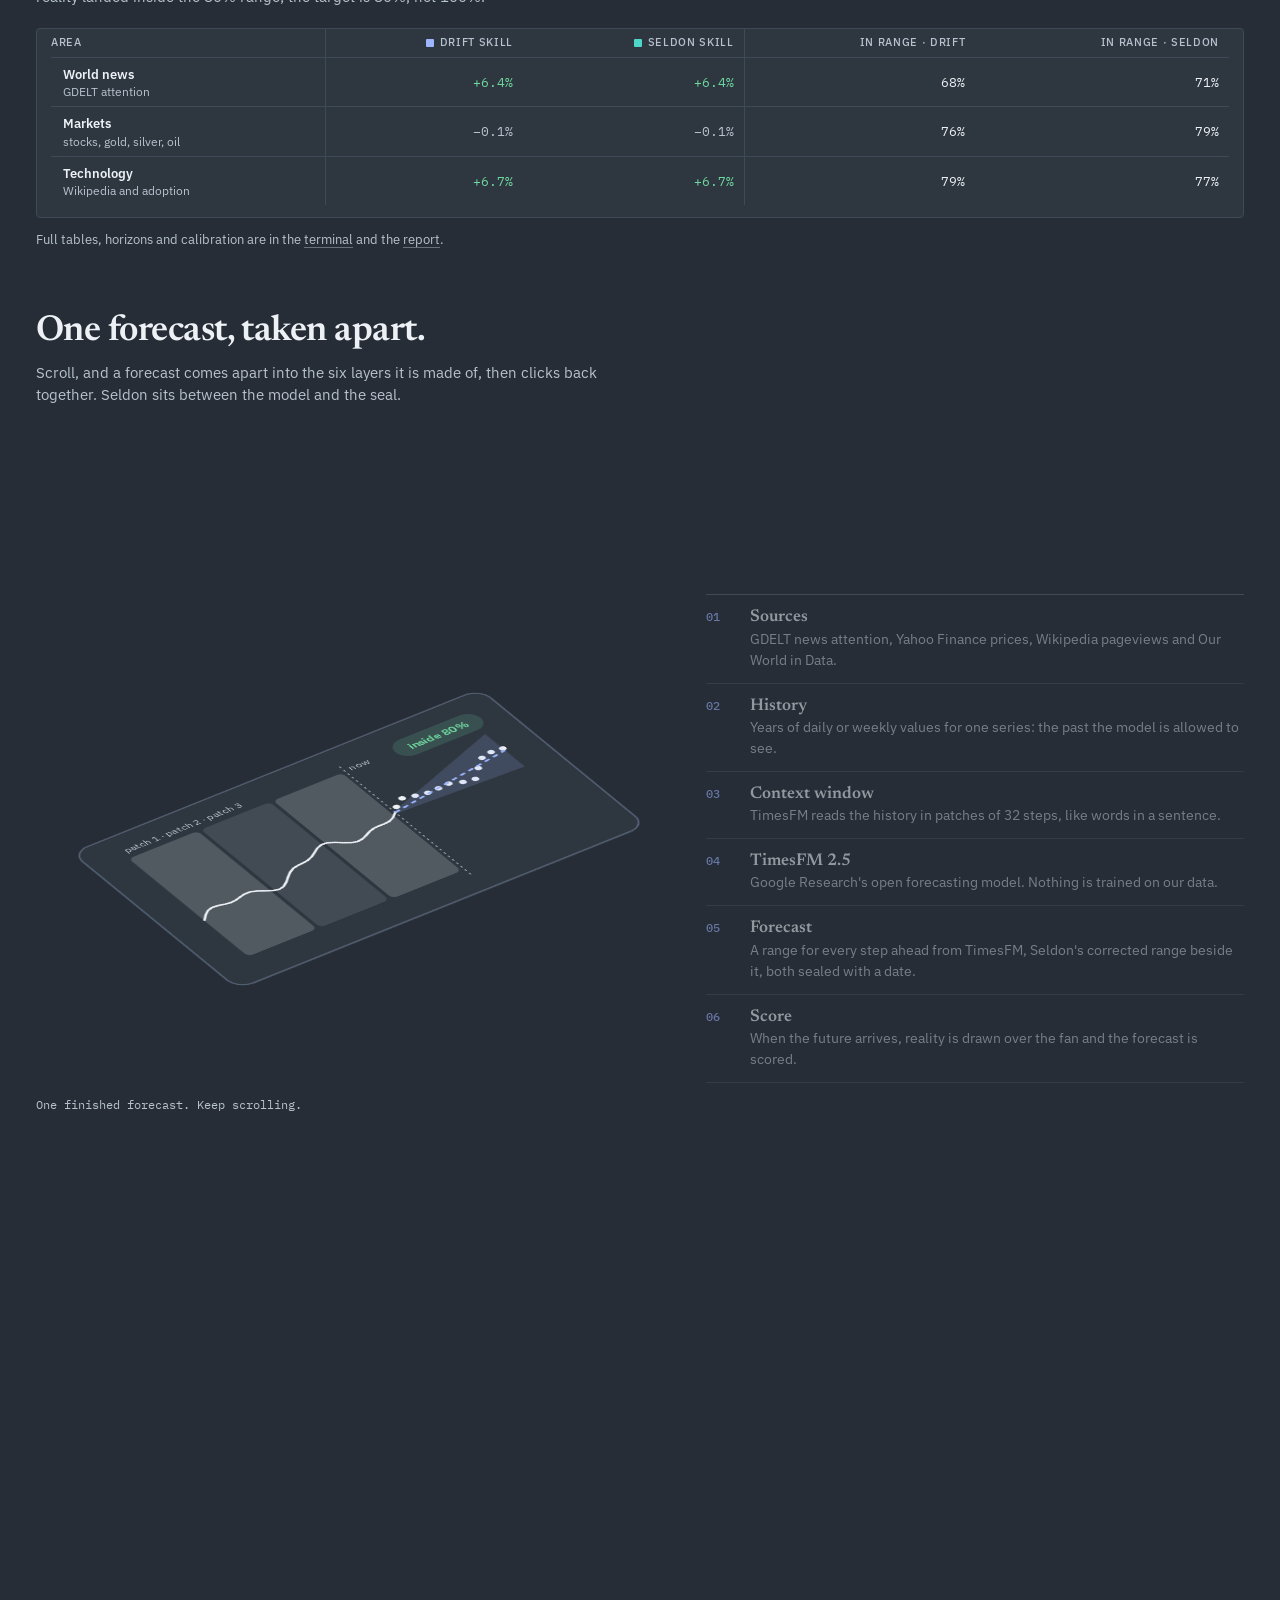
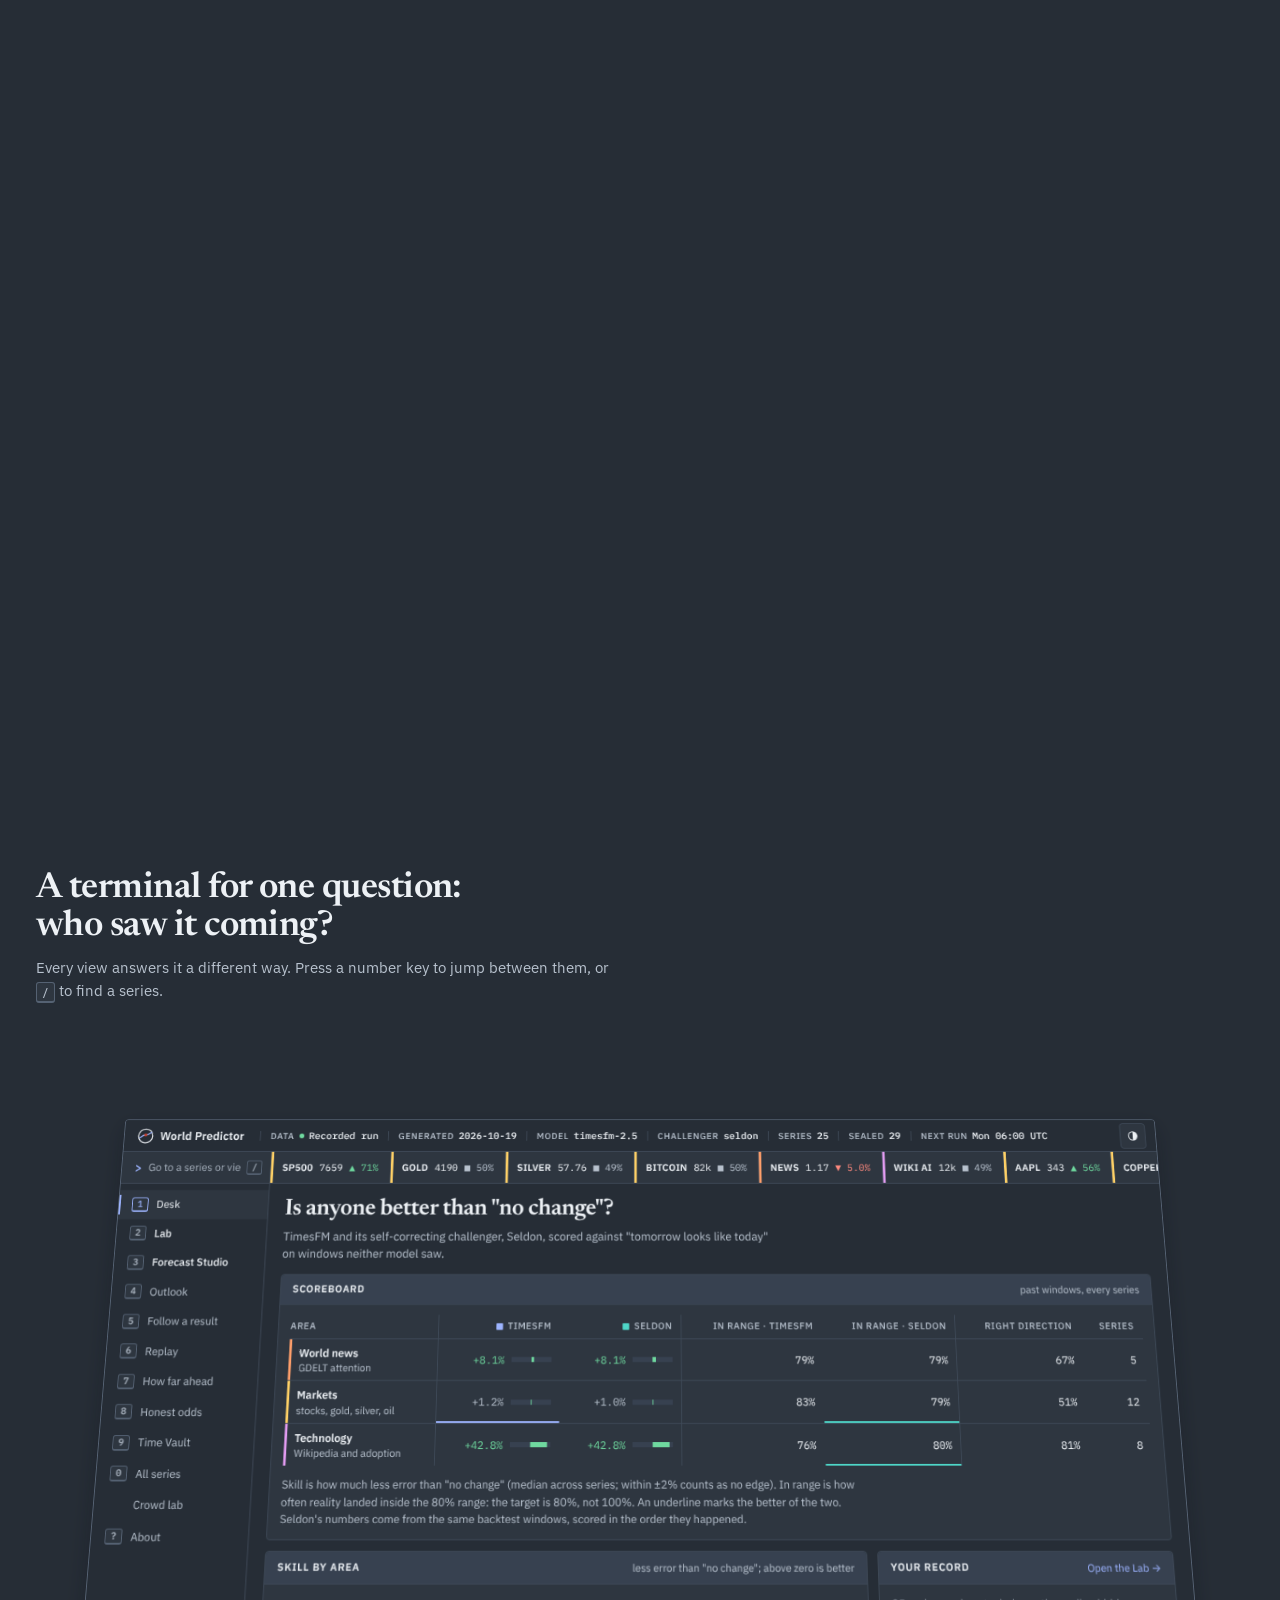
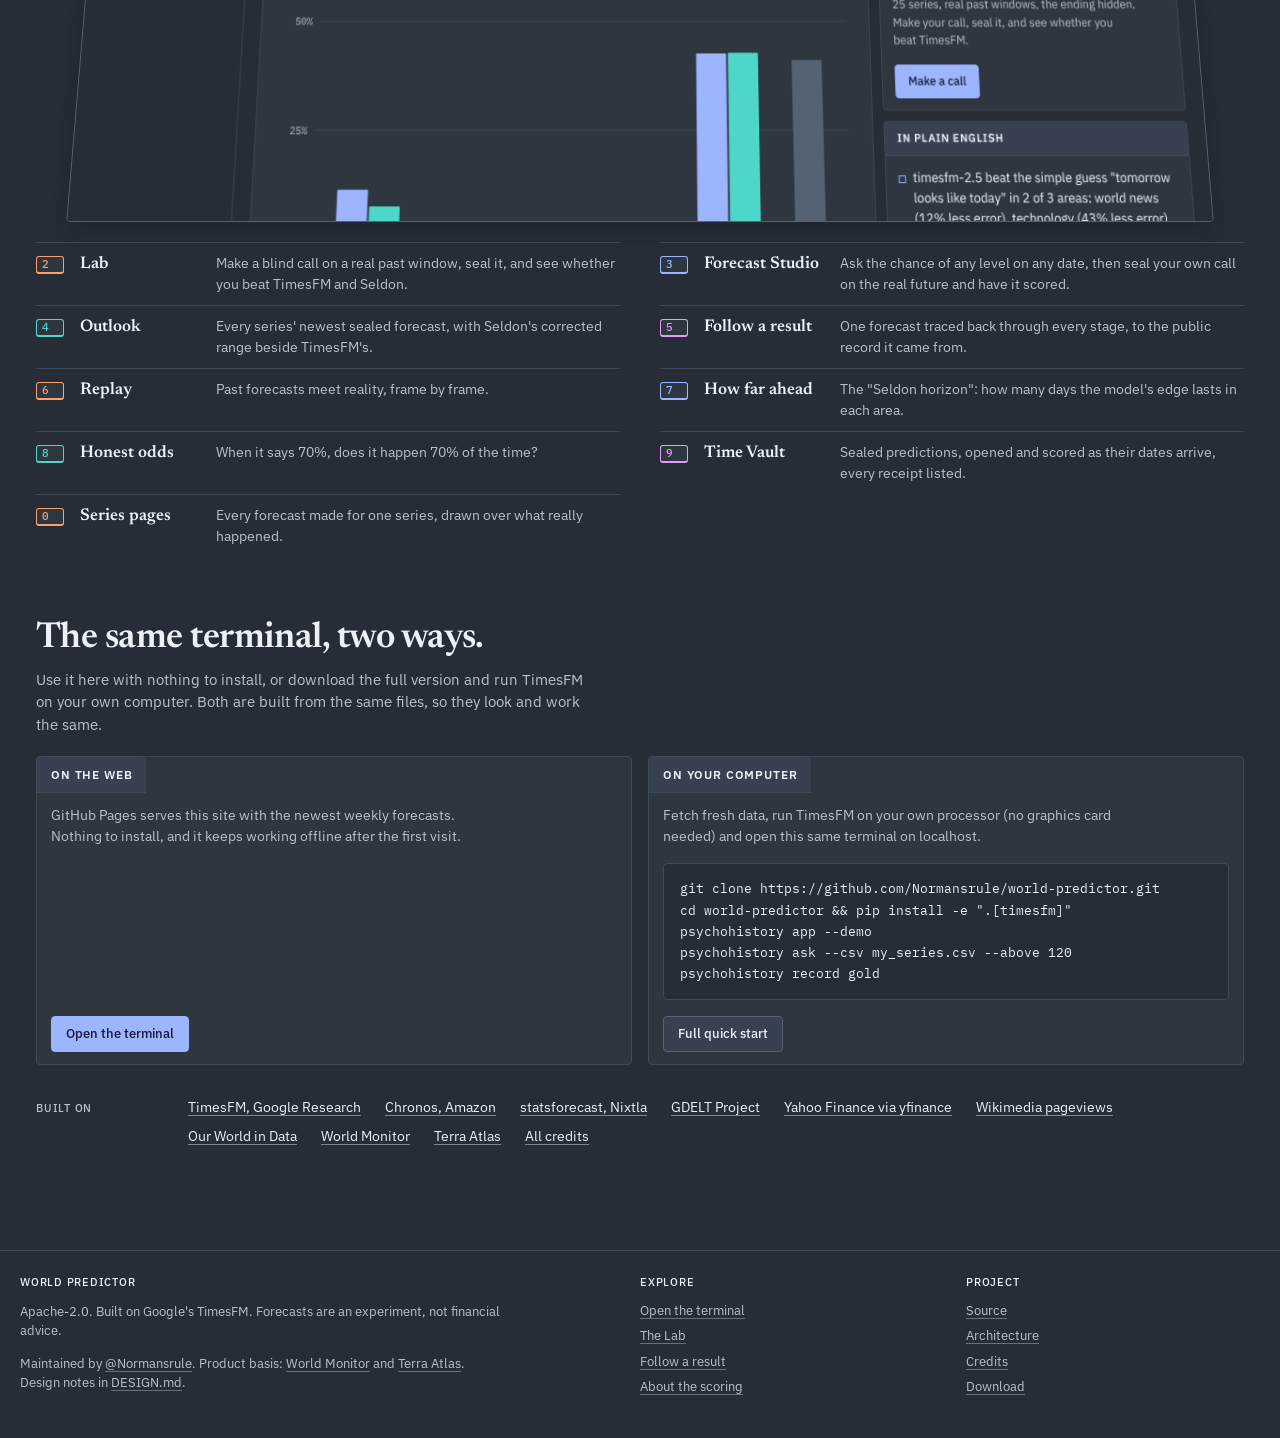
==== commit 9081a4f2: "Cinematic landing page: a scroll story of one real forecast, living hero and motion polish" ====
--- a/site/index.html
+++ b/site/index.html
@@ -40,8 +40,10 @@
 
 <main id="main">
   <header class="hero wrap" id="lab">
+    <canvas class="hero-field" id="hero-field" aria-hidden="true"></canvas>
     <div class="hero-copy">
-      <h1>Forecasts, sealed before the future happens.</h1>
+      <p class="eyebrow"><span class="dot"></span>TimesFM · Seldon · you</p>
+      <h1 class="split">Forecasts, sealed before the future happens.</h1>
       <p class="lede">Google's <b>TimesFM</b> and our self-correcting <b>Seldon</b> forecast world news, markets and technology.
         Every forecast is sealed with a date and scored when reality arrives. Try it: this chart is a real past window, ending hidden.</p>
       <div class="cta-row">
@@ -52,6 +54,30 @@
     </div>
     <div class="hero-lab" id="hero-lab" aria-label="Lab: make a blind call on a real past window"></div>
   </header>
+
+  <section class="story" id="story" aria-labelledby="story-title">
+    <h2 class="visually-hidden" id="story-title">One real forecast, from sealed to scored</h2>
+    <div class="story__stage wrap">
+      <ol class="story__steps" id="story-steps">
+        <li data-s="0"><span class="k">01 · The past</span><b>This is all it could see.</b><span class="t" id="story-t0">The history up to the day the forecast was made. Nothing after it.</span></li>
+        <li data-s="1"><span class="k">02 · Sealed</span><b>It commits to a range.</b><span class="t" id="story-t1">A middle guess and an 80% range for every day ahead, sealed with a date.</span></li>
+        <li data-s="2"><span class="k">03 · Reality</span><b>Then the future arrives.</b><span class="t" id="story-t2">One day at a time. Green inside the range, red outside it.</span></li>
+        <li data-s="3"><span class="k">04 · Scored</span><b id="story-score">Scored in public.</b><span class="t" id="story-t3">Every window counts, the good and the bad, in the order they happened.</span></li>
+      </ol>
+      <div class="story__view">
+        <div class="story__meta"><span id="story-name"></span><span id="story-when"></span></div>
+        <svg class="story__chart" id="story-chart" role="img" aria-label="A real past forecast: history, the sealed range, and what happened"></svg>
+        <div class="story__bar" aria-hidden="true"><i id="story-progress"></i></div>
+      </div>
+    </div>
+  </section>
+
+  <section class="numbers wrap" id="numbers" aria-label="The record so far">
+    <div class="num" style="--c:var(--news);--t:var(--news)"><b data-count="0" id="n-series">–</b><span>series forecast every week</span></div>
+    <div class="num" style="--c:var(--tfm)"><b data-count="0" id="n-windows">–</b><span>past windows, scored against what happened</span></div>
+    <div class="num" style="--c:var(--seal);--t:var(--down)"><b data-count="0" id="n-opened">–</b><span>sealed forecasts already opened</span></div>
+    <div class="num" style="--c:var(--up)"><b data-count="0" id="n-inside" data-suffix="%">–</b><span>of them inside their 80% range</span></div>
+  </section>
 
   <section class="block wrap" id="results" aria-labelledby="results-title">
     <h2 class="title" id="results-title">Crowds were predictable. Markets were not.</h2>
@@ -105,7 +131,8 @@
       <li><a href="app/#replay"><kbd>6</kbd><b>Replay</b><span>Past forecasts meet reality, frame by frame.</span></a></li>
       <li><a href="app/#horizon"><kbd>7</kbd><b>How far ahead</b><span>The "Seldon horizon": how many days the model's edge lasts in each area.</span></a></li>
       <li><a href="app/#odds"><kbd>8</kbd><b>Honest odds</b><span>When it says 70%, does it happen 70% of the time?</span></a></li>
-      <li><a href="app/#vault"><kbd>9</kbd><b>Time Vault</b><span>Sealed predictions, opened and scored as their dates arrive.</span></a></li>
+      <li><a href="app/#vault"><kbd>9</kbd><b>Time Vault</b><span>Sealed predictions, opened and scored as their dates arrive, every receipt listed.</span></a></li>
+      <li><a href="app/#series"><kbd>0</kbd><b>Series pages</b><span>Every forecast made for one series, drawn over what really happened.</span></a></li>
     </ul>
   </section>
 
@@ -125,7 +152,8 @@
         <pre><code>git clone https://github.com/Normansrule/world-predictor.git
 cd world-predictor &amp;&amp; pip install -e ".[timesfm]"
 psychohistory app --demo
-psychohistory ask --csv my_series.csv --above 120</code></pre>
+psychohistory ask --csv my_series.csv --above 120
+psychohistory record gold</code></pre>
         <a class="btn" href="https://github.com/Normansrule/world-predictor#quick-start">Full quick start</a>
       </div>
     </div>
--- a/site/app/css/app.css
+++ b/site/app/css/app.css
@@ -19,7 +19,7 @@
   --up: #6fd99f; --down: #ff8a7f; --warn: #ffd166; --hypo: #e6a7d6;
   --news: #ff9f6b; --markets: #ffd166; --tech: #e39cf2;
   --on-tfm: #141a2e; --on-seal: #fff6ef;
-  --band: rgba(157, 180, 255, .16); --band-s: rgba(78, 214, 200, .14); --band-y: rgba(196, 168, 255, .16);
+  --band: rgba(157, 180, 255, .16); --band-faint: rgba(157, 180, 255, .07); --band-s: rgba(78, 214, 200, .14); --band-y: rgba(196, 168, 255, .16);
   --tip-bg: #edf1f5; --tip-ink: #262d36;
   --shadow: 0 1px 0 rgba(255, 255, 255, .04) inset, 0 8px 24px rgba(10, 14, 20, .28);
   color-scheme: dark;
@@ -46,7 +46,7 @@
   --up: #14623f; --down: #a01f28; --warn: #6e4c00; --hypo: #77315f;
   --news: #9c4413; --markets: #6e4c00; --tech: #7f3393;
   --on-tfm: #ffffff; --on-seal: #fff7f2;
-  --band: rgba(35, 67, 181, .12); --band-s: rgba(8, 97, 95, .12); --band-y: rgba(90, 55, 173, .12);
+  --band: rgba(35, 67, 181, .12); --band-faint: rgba(35, 67, 181, .05); --band-s: rgba(8, 97, 95, .12); --band-y: rgba(90, 55, 173, .12);
   --tip-bg: #111922; --tip-ink: #e9edf2;
   --shadow: 0 1px 2px rgba(17, 25, 34, .06), 0 6px 18px rgba(17, 25, 34, .08);
   --glow: rgba(35, 67, 181, .06);
@@ -525,3 +525,34 @@
 .board-odds td:first-child { font-family: var(--sans); }
 .table-wrap:has(> .board-odds) { max-height: 392px; overflow: auto; }
 .table-wrap:has(> .board-odds) thead th { position: sticky; top: 0; background: var(--panel); z-index: 1; }
+
+/* Series pages and the Time Vault's receipts */
+.back { display: inline-flex; align-items: center; gap: 6px; font-size: 13px; color: var(--ink-2); text-decoration: none; margin: 0 0 10px; }
+.back::before { content: "←"; }
+@media (hover: hover) { .back:hover { color: var(--ink); } }
+.vhead .flags { margin: 0 0 8px; }
+.actions { display: flex; flex-wrap: wrap; gap: 8px; margin: 12px 0 0; }
+#series-page .actions { margin: 0 0 12px; }
+table.opened td small { display: block; color: var(--ink-2); font: 11px var(--mono); }
+table.opened tbody tr td:first-child { box-shadow: inset 3px 0 0 var(--c, transparent); }
+.opened-wrap { max-height: 360px; }
+.opened-wrap { overflow: auto; }
+.opened-wrap thead th { position: sticky; top: 0; background: var(--panel); z-index: 1; }
+#sp-table { margin-top: 12px; }
+#sp-table td:first-child { font-family: var(--mono); font-size: 12px; }
+
+/* v4 motion: panels settle in one after another when a view opens, and a soft light follows the
+   pointer across panels. Transform and opacity only; both off under reduced motion. */
+.view.active .card, .view.active .vhead { animation: settle .55s var(--ease) both; }
+.view.active .card:nth-of-type(2), .view.active .two > .card:nth-child(1) { animation-delay: 50ms; }
+.view.active .card:nth-of-type(3), .view.active .two > .card:nth-child(2) { animation-delay: 100ms; }
+.view.active .card:nth-of-type(4), .view.active .two > .card:nth-child(3) { animation-delay: 150ms; }
+@keyframes settle { from { opacity: 0; transform: translateY(10px) scale(.995); } }
+.card::after { content: ""; position: absolute; inset: 0; border-radius: inherit; pointer-events: none; opacity: 0; transition: opacity .35s ease;
+  background: radial-gradient(520px circle at var(--mx, 50%) var(--my, 50%), color-mix(in srgb, var(--tfm) 7%, transparent), transparent 60%); }
+@media (hover: hover) { .card:hover::after { opacity: 1; } }
+.rail a { transition: color .15s ease, background-color .2s ease, box-shadow .25s var(--ease); }
+@media (prefers-reduced-motion: reduce) {
+  .view.active .card, .view.active .vhead { animation: none; }
+  .card::after { display: none; }
+}
--- a/site/assets/site.css
+++ b/site/assets/site.css
@@ -3,6 +3,7 @@
    Motion: transform and opacity only, ease-out, and every travel stops under reduced motion. */
 
 body { overflow-x: hidden; }
+html, body, main { overflow-x: clip; }  /* the hero glows and field may reach past the edge; clip keeps sticky working */
 .wrap { width: min(1240px, 100% - 32px); margin: 0 auto; }
 
 /* Top bar: the terminal's status bar, with page links instead of readouts. */
@@ -118,3 +119,98 @@
   .explode__scene { height: 600px; }
   .preview img { transform: none; }
 }
+
+/* ---------- v4: depth and motion ----------
+   One rule for all of it: transform, opacity and filter only, driven by scroll or the pointer,
+   and everything stops (or shows its final state) under reduced motion. */
+.visually-hidden { position: absolute !important; width: 1px; height: 1px; overflow: hidden; clip-path: inset(50%); white-space: nowrap; }
+
+/* Hero: a living field of forecast paths behind the copy, and two slow colour glows. */
+.hero { position: relative; isolation: isolate; }
+.hero::before, .hero::after { content: ""; position: absolute; z-index: -2; border-radius: 50%; filter: blur(60px); opacity: .5; pointer-events: none; }
+.hero::before { width: 46vw; height: 46vw; max-width: 620px; max-height: 620px; left: -12%; top: -30%;
+  background: radial-gradient(closest-side, color-mix(in srgb, var(--tfm) 38%, transparent), transparent); animation: drift 18s ease-in-out infinite alternate; }
+.hero::after { width: 38vw; height: 38vw; max-width: 520px; max-height: 520px; right: -8%; top: 10%;
+  background: radial-gradient(closest-side, color-mix(in srgb, var(--you) 30%, transparent), transparent); animation: drift 22s ease-in-out -6s infinite alternate-reverse; }
+@keyframes drift { to { transform: translate3d(6%, 8%, 0) scale(1.12); } }
+.hero-field { position: absolute; inset: -40px -16px auto; height: calc(100% + 80px); width: calc(100% + 32px); z-index: -1; pointer-events: none;
+  mask-image: radial-gradient(120% 90% at 30% 40%, #000 30%, transparent 80%); -webkit-mask-image: radial-gradient(120% 90% at 30% 40%, #000 30%, transparent 80%); opacity: .9; }
+.eyebrow { display: inline-flex; align-items: center; gap: 8px; margin: 0 0 14px; padding: 6px 12px 6px 10px; border: 1px solid var(--line-2); border-radius: 999px;
+  font: 500 12px/1 var(--mono); color: var(--ink-2); background: color-mix(in srgb, var(--panel) 70%, transparent); backdrop-filter: blur(8px); }
+.eyebrow .dot { width: 7px; height: 7px; border-radius: 50%; background: var(--up); box-shadow: 0 0 0 0 color-mix(in srgb, var(--up) 60%, transparent); animation: ping 2.4s var(--ease) infinite; }
+@keyframes ping { 70%, 100% { box-shadow: 0 0 0 8px transparent; } }
+.hero h1 { font-size: clamp(38px, 4.8vw, 66px); max-width: 12ch; }
+.hero h1 .w { display: inline-block; white-space: pre; }
+.js .hero h1.split .w { animation: word .9s var(--ease) both; animation-delay: calc(120ms + var(--w) * 55ms); }
+@keyframes word { from { opacity: 0; transform: translateY(.45em) rotate(2deg); filter: blur(8px); } }
+.js .hero-copy > h1.split { animation: none; }
+.hero h1 .w.hl { background: linear-gradient(100deg, var(--tfm), var(--seldon) 55%, var(--you)); -webkit-background-clip: text; background-clip: text; color: transparent; }
+
+/* Pointer spotlight on cards and the views index (Dogstudio / Rive style), from --mx/--my set by site.js. */
+.spot { position: relative; }
+.spot::after { content: ""; position: absolute; inset: 0; border-radius: inherit; pointer-events: none; opacity: 0; transition: opacity .3s ease;
+  background: radial-gradient(420px circle at var(--mx, 50%) var(--my, 50%), color-mix(in srgb, var(--tfm) 12%, transparent), transparent 60%); }
+@media (hover: hover) { .spot:hover::after { opacity: 1; } }
+.btn.magnet { transition: transform .35s var(--ease), border-color .15s ease, background-color .15s ease; transform: translate(var(--bx, 0), var(--by, 0)); }
+
+/* Reveal as sections scroll in: rise, sharpen. */
+.js .reveal { opacity: 0; transform: translateY(18px); filter: blur(6px); transition: opacity .8s var(--ease), transform .8s var(--ease), filter .8s var(--ease); transition-delay: calc(var(--d, 0) * 70ms); }
+.js .reveal.in { opacity: 1; transform: none; filter: none; }
+
+/* The story: a pinned stage where one real forecast is sealed and scored as you scroll (Apple style). */
+.story { height: 420vh; position: relative; margin-top: clamp(32px, 6vh, 64px); }
+.story__stage { position: sticky; top: 76px; height: calc(100vh - 76px); display: grid; grid-template-columns: minmax(0, .8fr) minmax(0, 1.6fr); gap: clamp(20px, 4vw, 56px); align-items: center; }
+.story__steps { list-style: none; margin: 0; padding: 0; display: grid; }
+.story__steps li { grid-area: 1 / 1; display: grid; gap: 10px; opacity: 0; transform: translateY(24px); filter: blur(4px); transition: opacity .6s var(--ease), transform .6s var(--ease), filter .6s var(--ease); }
+.story__steps li.on { opacity: 1; transform: none; filter: none; }
+.story__steps li.past { transform: translateY(-24px); }
+.story__steps .k { font: 500 12px var(--mono); color: var(--tfm); letter-spacing: .04em; text-transform: uppercase; }
+.story__steps li[data-s="1"] .k { color: var(--seal); } .story__steps li[data-s="2"] .k { color: var(--up); } .story__steps li[data-s="3"] .k { color: var(--you); }
+.story__steps b { font: 600 clamp(28px, 3.4vw, 46px)/1.05 var(--display); letter-spacing: -.02em; text-wrap: balance; }
+.story__steps .t { color: var(--ink-2); font-size: 16px; max-width: 40ch; }
+.story__view { position: relative; background: var(--panel); border: 1px solid var(--line); border-radius: 10px; padding: 14px 16px 12px; box-shadow: var(--shadow);
+  transform: perspective(1400px) rotateX(calc((1 - var(--enter, 1)) * 12deg)) scale(calc(.94 + .06 * var(--enter, 1))); transform-origin: 50% 100%; }
+.story__meta { display: flex; justify-content: space-between; gap: 12px; font: 12px var(--mono); color: var(--ink-2); margin-bottom: 6px; }
+.story__meta span:first-child { color: var(--ink); font-weight: 600; }
+.story__chart { width: 100%; height: auto; display: block; overflow: visible; }
+.story__chart text { font: 11px var(--mono); fill: var(--ink-2); }
+.story__chart .grid line { stroke: var(--line); }
+.story__chart .seal-mark { transform-box: fill-box; transform-origin: center; }
+.story__bar { height: 3px; background: var(--line); border-radius: 2px; margin-top: 10px; overflow: hidden; }
+.story__bar i { display: block; height: 100%; width: 100%; transform-origin: 0 50%; transform: scaleX(var(--p, 0));
+  background: linear-gradient(90deg, var(--tfm), var(--seal) 35%, var(--up) 65%, var(--you)); }
+@media (max-width: 900px) {
+  .story { height: 380vh; }
+  .story__stage { grid-template-columns: 1fr; grid-template-rows: auto auto; align-content: center; gap: 16px; top: 40px; height: calc(100vh - 40px); }
+  .story__steps b { font-size: 26px; } .story__steps .t { font-size: 14px; }
+}
+
+/* The record, in big numbers. */
+.numbers { display: grid; grid-template-columns: repeat(4, minmax(0, 1fr)); gap: 12px; padding: 0; margin-top: -8vh; position: relative; }
+.numbers .num { padding: 18px 18px 16px; background: var(--panel); border: 1px solid var(--line); border-radius: 10px; overflow: hidden; position: relative; }
+.numbers .num::before { content: ""; position: absolute; inset: 0 0 auto; height: 3px; background: var(--c); }
+.numbers b { display: block; font: 600 clamp(40px, 5vw, 72px)/1 var(--display); letter-spacing: -.03em; color: var(--t, var(--c)); font-variant-numeric: tabular-nums; }
+.numbers span { display: block; margin-top: 10px; color: var(--ink-2); font-size: 14px; max-width: 22ch; }
+@media (max-width: 860px) { .numbers { grid-template-columns: repeat(2, minmax(0, 1fr)); } }
+
+/* The tape glides on the landing page; hover or focus holds it. */
+.js .site-tape .tape.glide { overflow: hidden; }
+.js .site-tape .tape.glide .run { display: flex; flex: none; animation: glide var(--glide, 60s) linear infinite; }
+.js .site-tape .tape.glide:hover .run, .js .site-tape .tape.glide:focus-within .run { animation-play-state: paused; }
+@keyframes glide { to { transform: translateX(-50%); } }
+
+@media (prefers-reduced-motion: reduce) {
+  .hero::before, .hero::after, .eyebrow .dot { animation: none; }
+  .js .hero h1.split .w { animation: none; }
+  .js .reveal { opacity: 1; transform: none; filter: none; transition: none; }
+  .story { height: auto; }
+  .story__stage { position: static; height: auto; padding: 24px 0; }
+  .story__steps { gap: 18px; }
+  .story__steps li { grid-area: auto; opacity: 1; transform: none; filter: none; }
+  .story__view { transform: none; }
+  .js .site-tape .tape.glide .run { animation: none; }
+  .js .site-tape .tape.glide { overflow-x: auto; }
+}
+.story__chart g { transition: opacity .5s var(--ease); }
+.story__chart circle { transition: opacity .3s var(--ease); }
+@media (prefers-reduced-motion: reduce) { .story__chart g, .story__chart circle { transition: none; } }
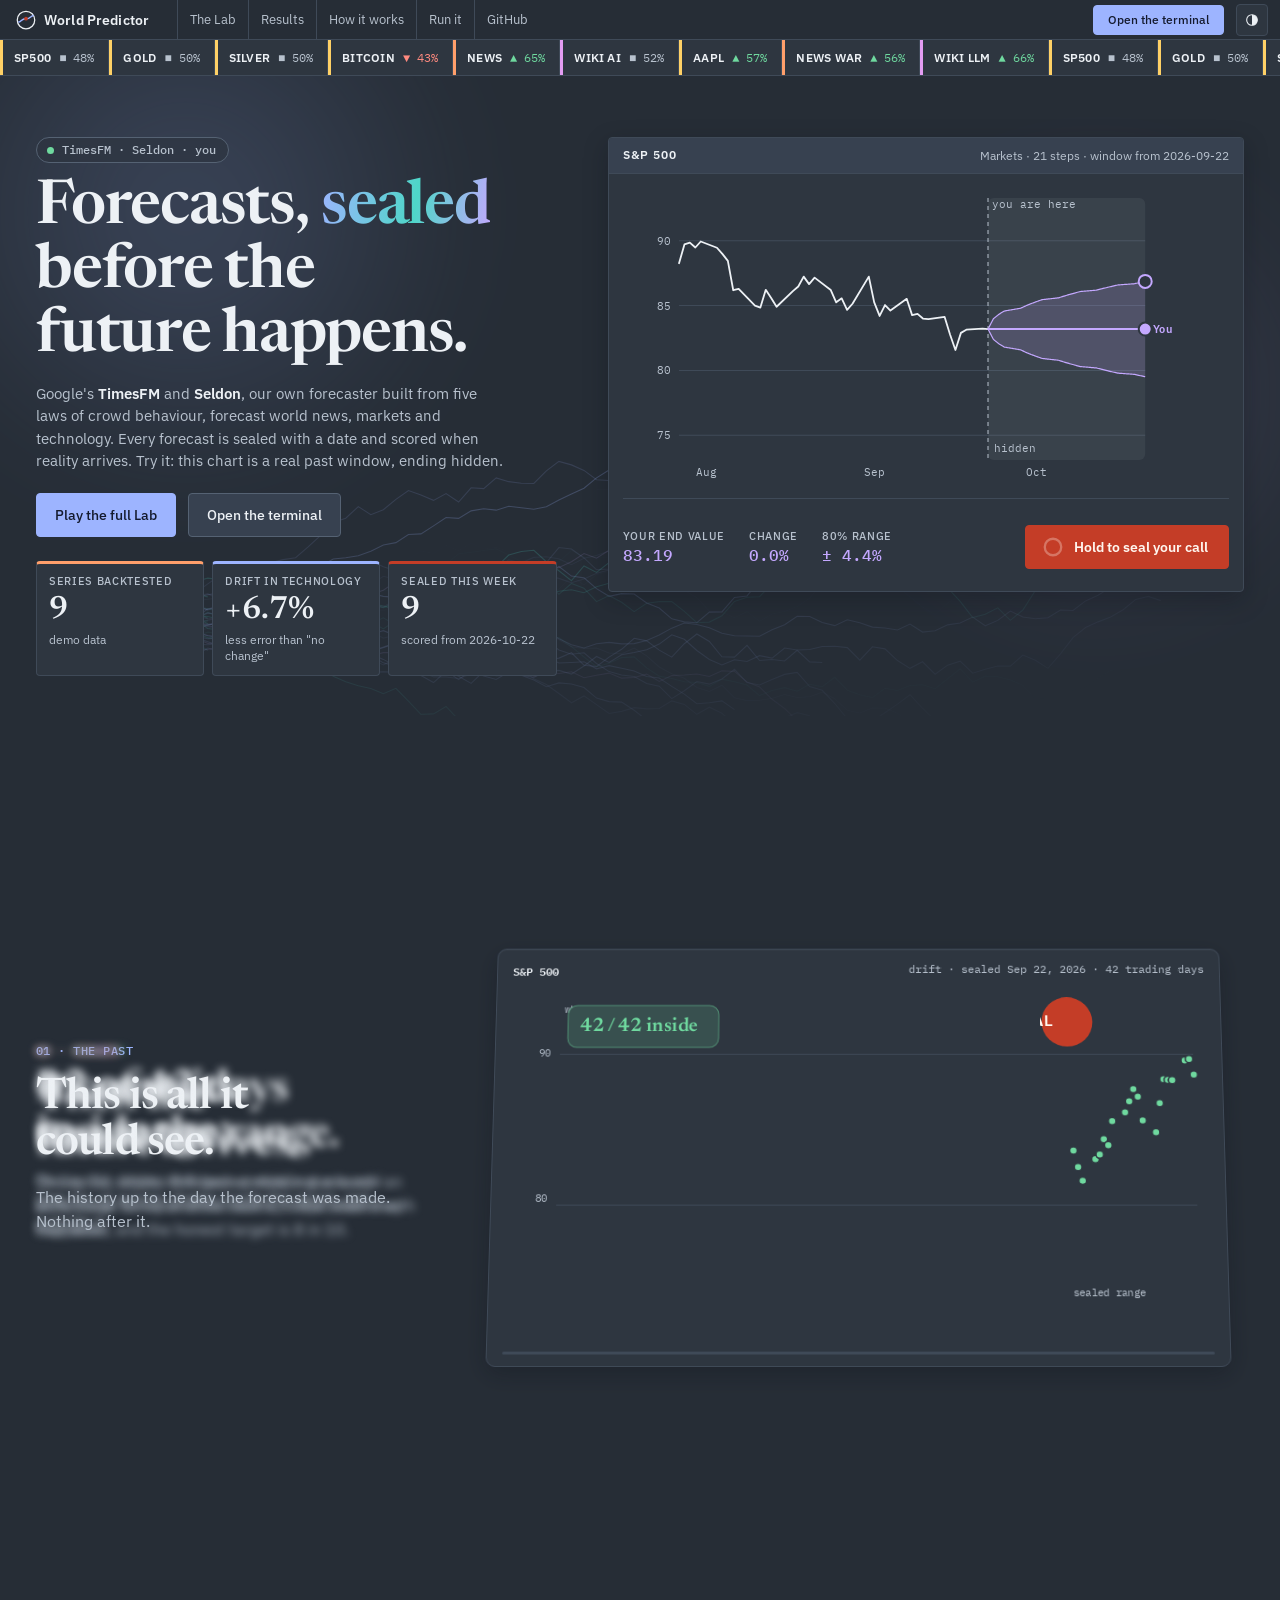
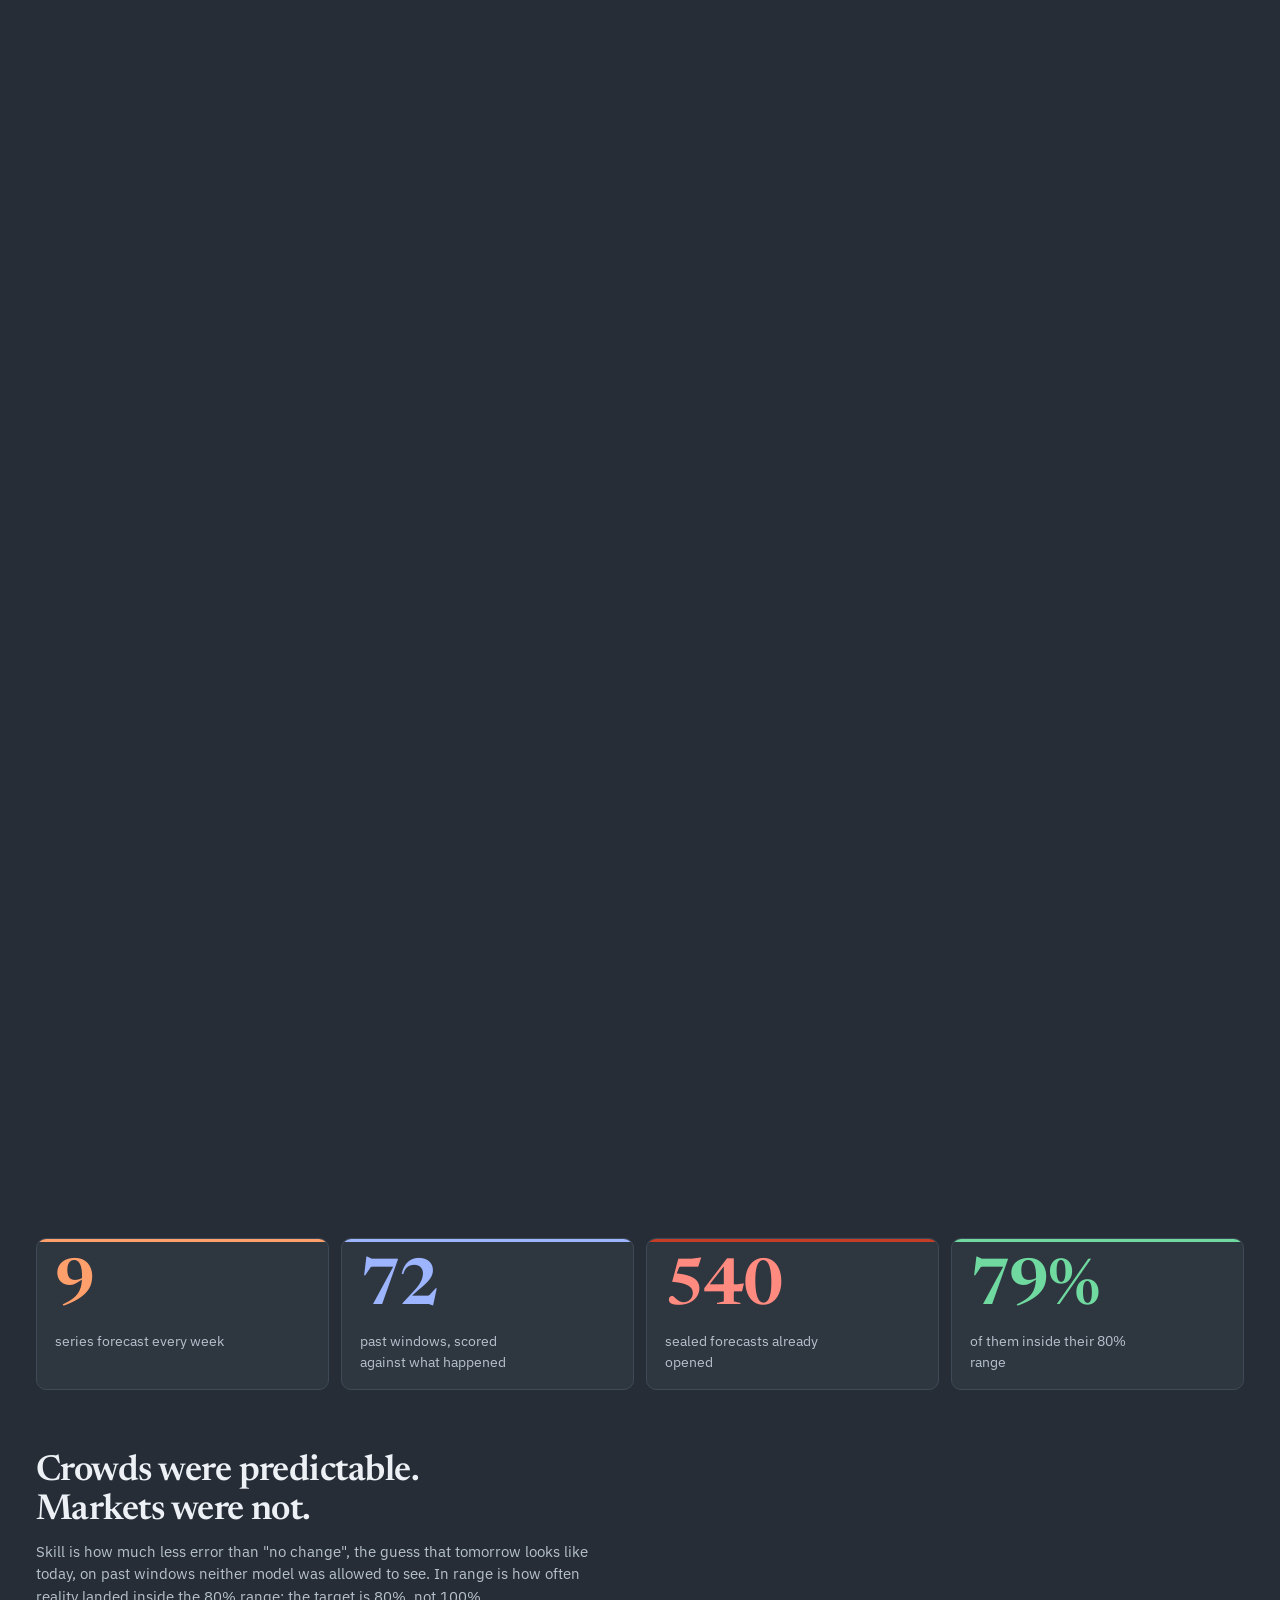
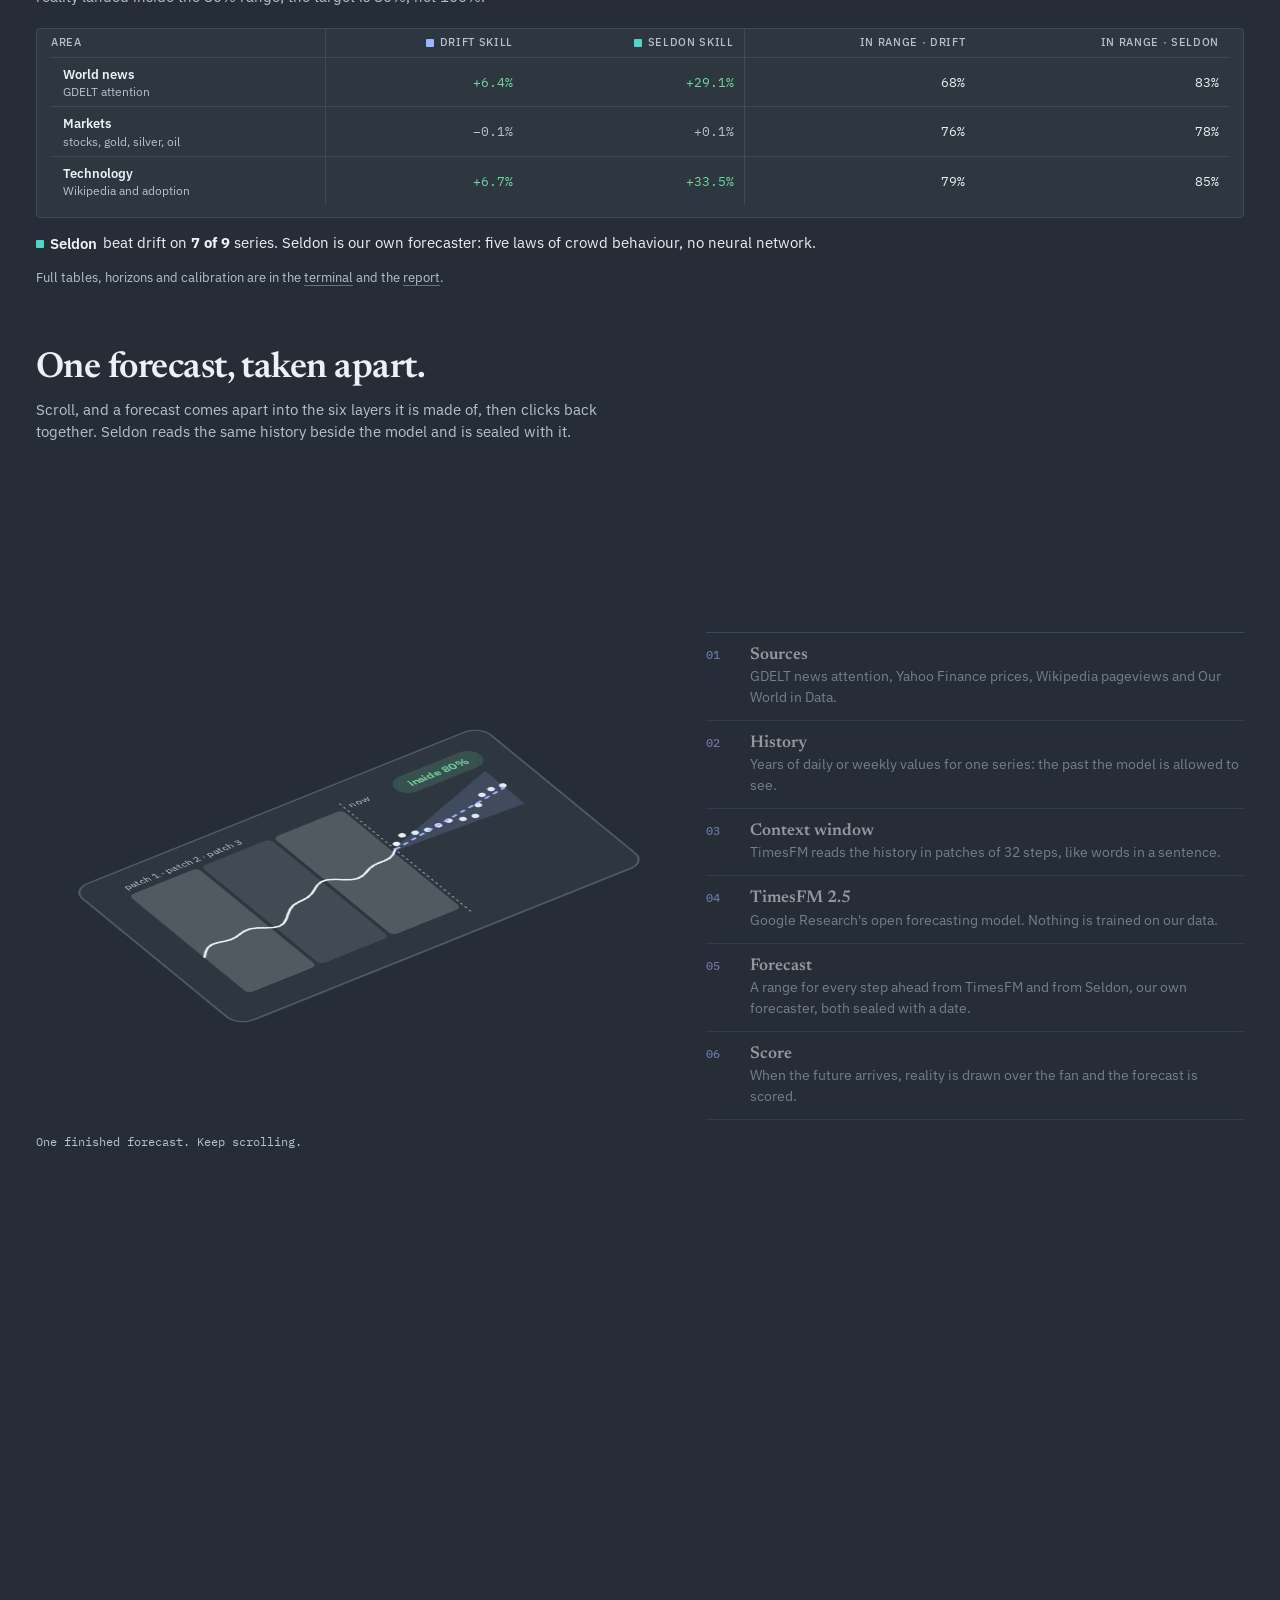
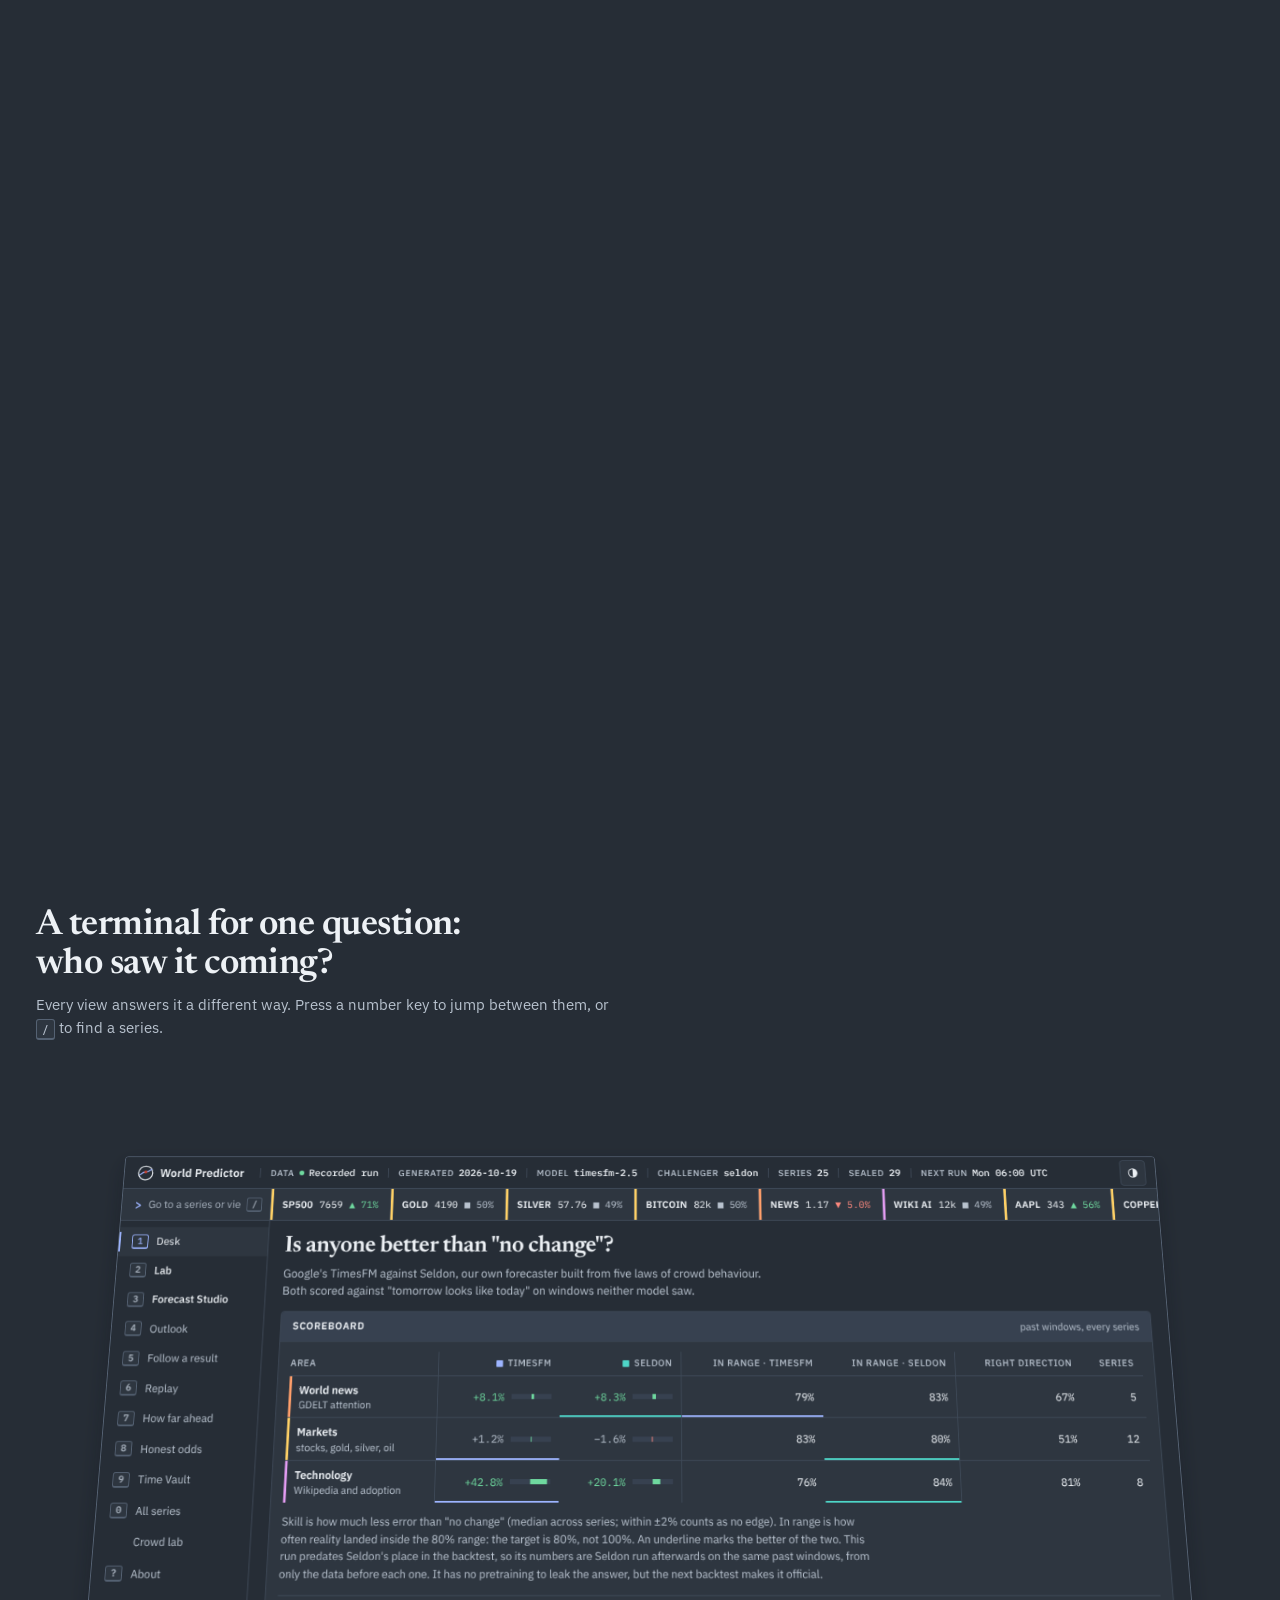
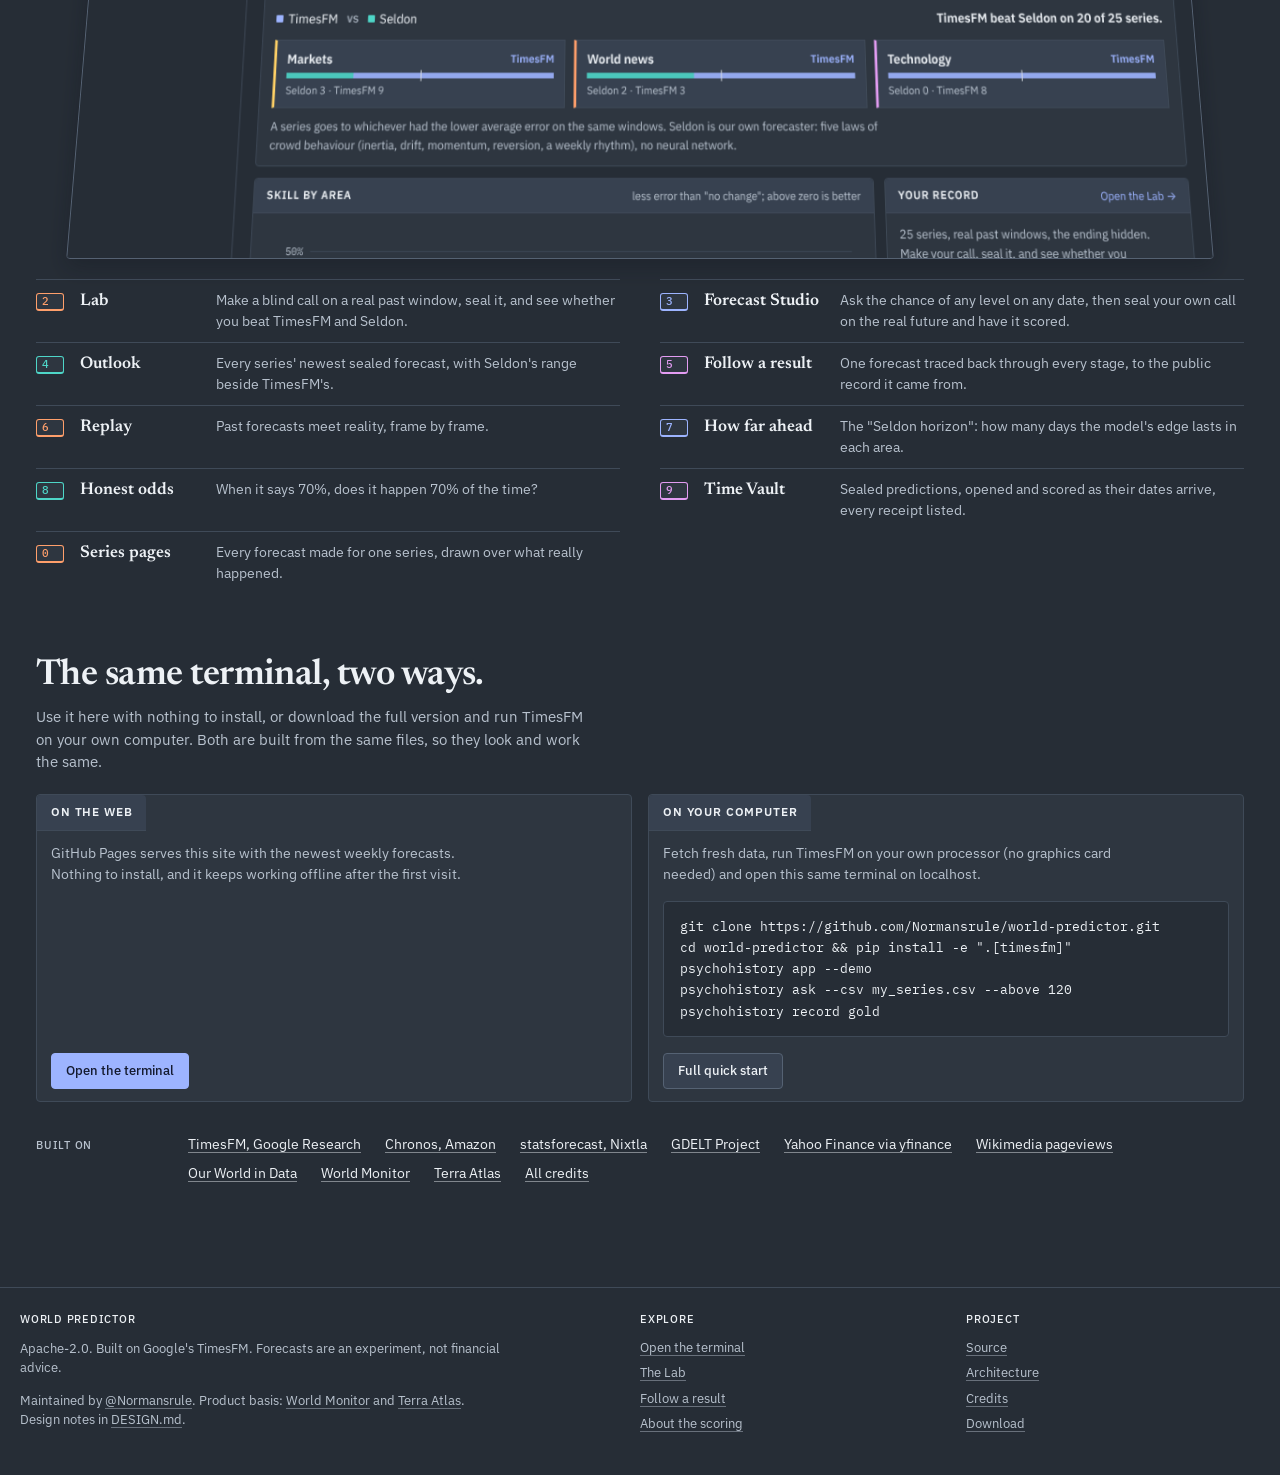
==== commit d4dd15e9: "Seldon: our own psychohistory forecaster, head to head with TimesFM" ====
--- a/site/index.html
+++ b/site/index.html
@@ -4,10 +4,10 @@
   <meta charset="utf-8">
   <meta name="viewport" content="width=device-width, initial-scale=1, viewport-fit=cover">
   <title>World Predictor</title>
-  <meta name="description" content="A forecasting terminal that keeps score. Google's TimesFM and Seldon, its self-correcting challenger, forecast world news, markets and technology; every forecast is sealed before the future happens and scored when it arrives. Make your own call in the Lab.">
+  <meta name="description" content="A forecasting terminal that keeps score. Google's TimesFM and Seldon, our own psychohistory forecaster, forecast world news, markets and technology; every forecast is sealed before the future happens and scored when it arrives. Make your own call in the Lab.">
   <meta name="theme-color" content="#262d36">
   <meta property="og:title" content="World Predictor">
-  <meta property="og:description" content="Forecasts sealed before the future happens and scored when it arrives. TimesFM against Seldon, its self-correcting challenger, and you.">
+  <meta property="og:description" content="Forecasts sealed before the future happens and scored when it arrives. TimesFM against Seldon, our own psychohistory forecaster, and you.">
   <meta property="og:image" content="assets/banner-dark.svg">
   <link rel="icon" href="assets/icon.svg" type="image/svg+xml">
   <link rel="manifest" href="manifest.webmanifest">
@@ -44,7 +44,7 @@
     <div class="hero-copy">
       <p class="eyebrow"><span class="dot"></span>TimesFM · Seldon · you</p>
       <h1 class="split">Forecasts, sealed before the future happens.</h1>
-      <p class="lede">Google's <b>TimesFM</b> and our self-correcting <b>Seldon</b> forecast world news, markets and technology.
+      <p class="lede">Google's <b>TimesFM</b> and <b>Seldon</b>, our own forecaster built from five laws of crowd behaviour, forecast world news, markets and technology.
         Every forecast is sealed with a date and scored when reality arrives. Try it: this chart is a real past window, ending hidden.</p>
       <div class="cta-row">
         <a class="btn primary big" href="app/#lab">Play the full Lab</a>
@@ -84,6 +84,7 @@
     <p class="intro">Skill is how much less error than "no change", the guess that tomorrow looks like today, on past windows neither model
       was allowed to see. In range is how often reality landed inside the 80% range; the target is 80%, not 100%.</p>
     <div class="card"><div class="table-wrap"><table class="board" id="board" aria-live="polite"></table></div></div>
+    <p class="duel-line" id="duel-line" hidden></p>
     <p class="note">Full tables, horizons and calibration are in the <a href="app/#desk">terminal</a> and the
       <a href="https://github.com/Normansrule/world-predictor/blob/main/results/REPORT.md">report</a>.</p>
   </section>
@@ -92,7 +93,7 @@
     <div class="wrap">
       <h2 class="title" id="engine-title">One forecast, taken apart.</h2>
       <p class="intro">Scroll, and a forecast comes apart into the six layers it is made of, then clicks back together.
-        Seldon sits between the model and the seal.</p>
+        Seldon reads the same history beside the model and is sealed with it.</p>
     </div>
     <div class="explode" aria-label="How a forecast is built, in six layers">
       <div class="explode__stage wrap">
@@ -111,7 +112,7 @@
           <li style="--i:1"><b>History</b><span>Years of daily or weekly values for one series: the past the model is allowed to see.</span></li>
           <li style="--i:2"><b>Context window</b><span>TimesFM reads the history in patches of 32 steps, like words in a sentence.</span></li>
           <li style="--i:3"><b>TimesFM 2.5</b><span>Google Research&#x27;s open forecasting model. Nothing is trained on our data.</span></li>
-          <li style="--i:4"><b>Forecast</b><span>A range for every step ahead from TimesFM, Seldon&#x27;s corrected range beside it, both sealed with a date.</span></li>
+          <li style="--i:4"><b>Forecast</b><span>A range for every step ahead from TimesFM and from Seldon, our own forecaster, both sealed with a date.</span></li>
           <li style="--i:5"><b>Score</b><span>When the future arrives, reality is drawn over the fan and the forecast is scored.</span></li>
         </ol>
         <!-- engine:end -->
@@ -126,7 +127,7 @@
     <ul class="views">
       <li><a href="app/#lab"><kbd>2</kbd><b>Lab</b><span>Make a blind call on a real past window, seal it, and see whether you beat TimesFM and Seldon.</span></a></li>
       <li><a href="app/#studio"><kbd>3</kbd><b>Forecast Studio</b><span>Ask the chance of any level on any date, then seal your own call on the real future and have it scored.</span></a></li>
-      <li><a href="app/#outlook"><kbd>4</kbd><b>Outlook</b><span>Every series' newest sealed forecast, with Seldon's corrected range beside TimesFM's.</span></a></li>
+      <li><a href="app/#outlook"><kbd>4</kbd><b>Outlook</b><span>Every series' newest sealed forecast, with Seldon's range beside TimesFM's.</span></a></li>
       <li><a href="app/#trace"><kbd>5</kbd><b>Follow a result</b><span>One forecast traced back through every stage, to the public record it came from.</span></a></li>
       <li><a href="app/#replay"><kbd>6</kbd><b>Replay</b><span>Past forecasts meet reality, frame by frame.</span></a></li>
       <li><a href="app/#horizon"><kbd>7</kbd><b>How far ahead</b><span>The "Seldon horizon": how many days the model's edge lasts in each area.</span></a></li>
--- a/site/app/css/app.css
+++ b/site/app/css/app.css
@@ -250,6 +250,25 @@
 .pbar i { height: 6px; background: var(--panel-2); position: relative; }
 .pbar i::after { content: ""; position: absolute; inset: 0 auto 0 0; width: var(--p); background: var(--c); }
 .pbar i::before { content: ""; position: absolute; left: 50%; top: -2px; bottom: -2px; width: 1px; background: var(--ink-3); z-index: 1; }
+
+/* ---------- Seldon: the duel and the council ---------- */
+.duel { margin-top: 14px; padding-top: 14px; border-top: 1px solid var(--line); }
+.duel-head { display: flex; flex-wrap: wrap; align-items: baseline; gap: 10px; }
+.duel-head > b { color: var(--ink-3); font-weight: 500; }
+.duel-verdict { flex: 1 1 260px; margin: 0; font-weight: 600; text-align: right; }
+.duel-areas { display: grid; grid-template-columns: repeat(auto-fit, minmax(200px, 1fr)); gap: 10px; margin-top: 12px; }
+.duel-area { display: grid; grid-template-columns: 1fr auto; gap: 4px 10px; align-items: center; padding: 10px 12px; border: 1px solid var(--line); border-left: 3px solid var(--c); background: var(--panel-2); }
+.duel-area > span:first-child { font-weight: 600; }
+.duel-area small { color: var(--ink-2); }
+.duel-area > b { grid-row: 1; grid-column: 2; font-size: 12px; }
+.duel-area > b.s { color: var(--seldon); } .duel-area > b.m { color: var(--tfm); }
+.duel-bar { grid-column: 1 / -1; height: 6px; background: var(--tfm); position: relative; opacity: .9; }
+.duel-bar i { position: absolute; inset: 0 auto 0 0; width: var(--s); background: var(--seldon); }
+.duel-bar::after { content: ""; position: absolute; left: 50%; top: -3px; bottom: -3px; width: 1px; background: var(--ink); }
+.council { display: flex; width: 100%; height: 22px; margin: 10px 0 0; overflow: hidden; border: 1px solid var(--line); }
+.council i { width: var(--w); background: color-mix(in srgb, var(--seldon) calc(var(--o) * 100%), var(--panel-2)); display: flex; align-items: center; min-width: 0; }
+.council b { font: 500 10.5px/1 var(--mono, ui-monospace, monospace); color: var(--panel); padding: 0 6px; white-space: nowrap; overflow: hidden; text-overflow: ellipsis; }
+.verdict-sub .council { margin-top: 12px; }
 
 /* ---------- Outlook ---------- */
 .outlook { display: grid; grid-template-columns: minmax(300px, 420px) minmax(0, 1fr); gap: 12px; align-items: start; }
--- a/site/assets/site.css
+++ b/site/assets/site.css
@@ -214,3 +214,7 @@
 .story__chart g { transition: opacity .5s var(--ease); }
 .story__chart circle { transition: opacity .3s var(--ease); }
 @media (prefers-reduced-motion: reduce) { .story__chart g, .story__chart circle { transition: none; } }
+
+/* The duel in one line under the scoreboard. */
+.duel-line { margin: 14px 0 0; font-size: 15px; }
+.duel-line .who { font-weight: 600; margin-right: 2px; }
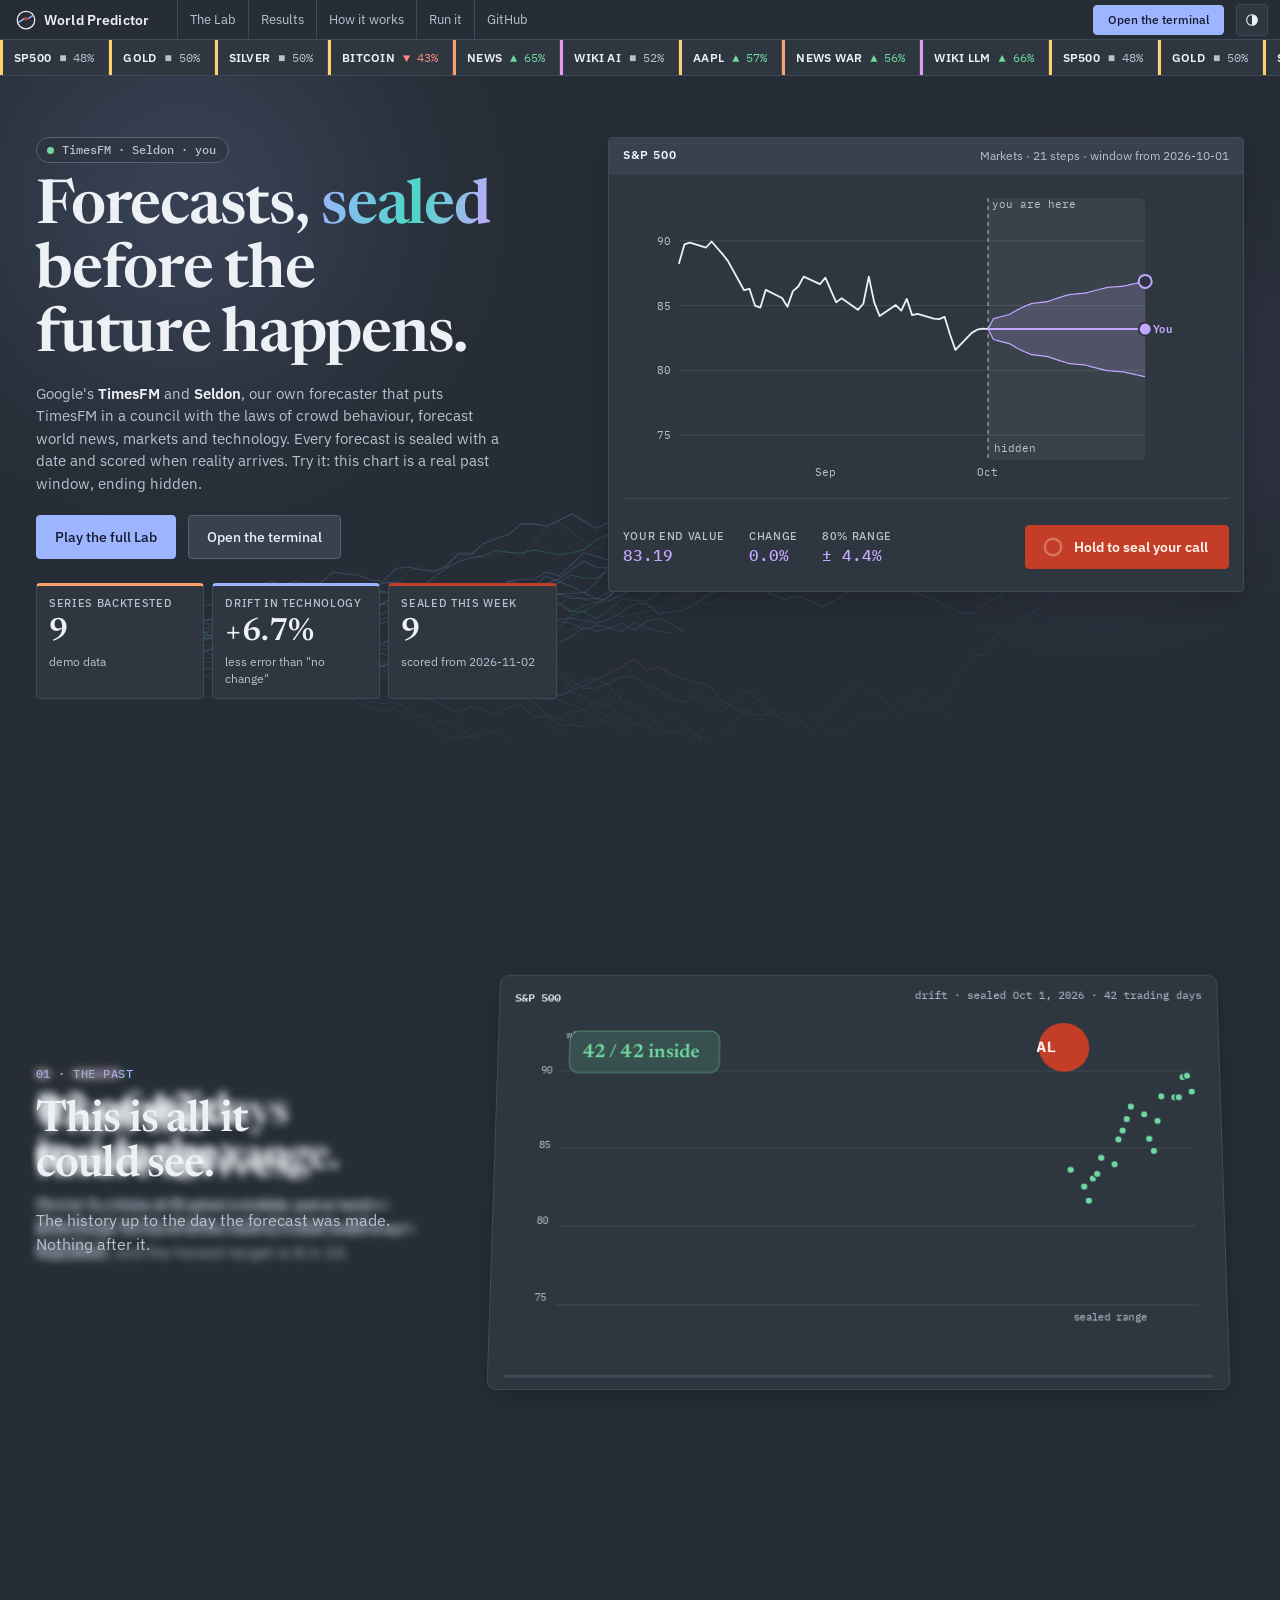
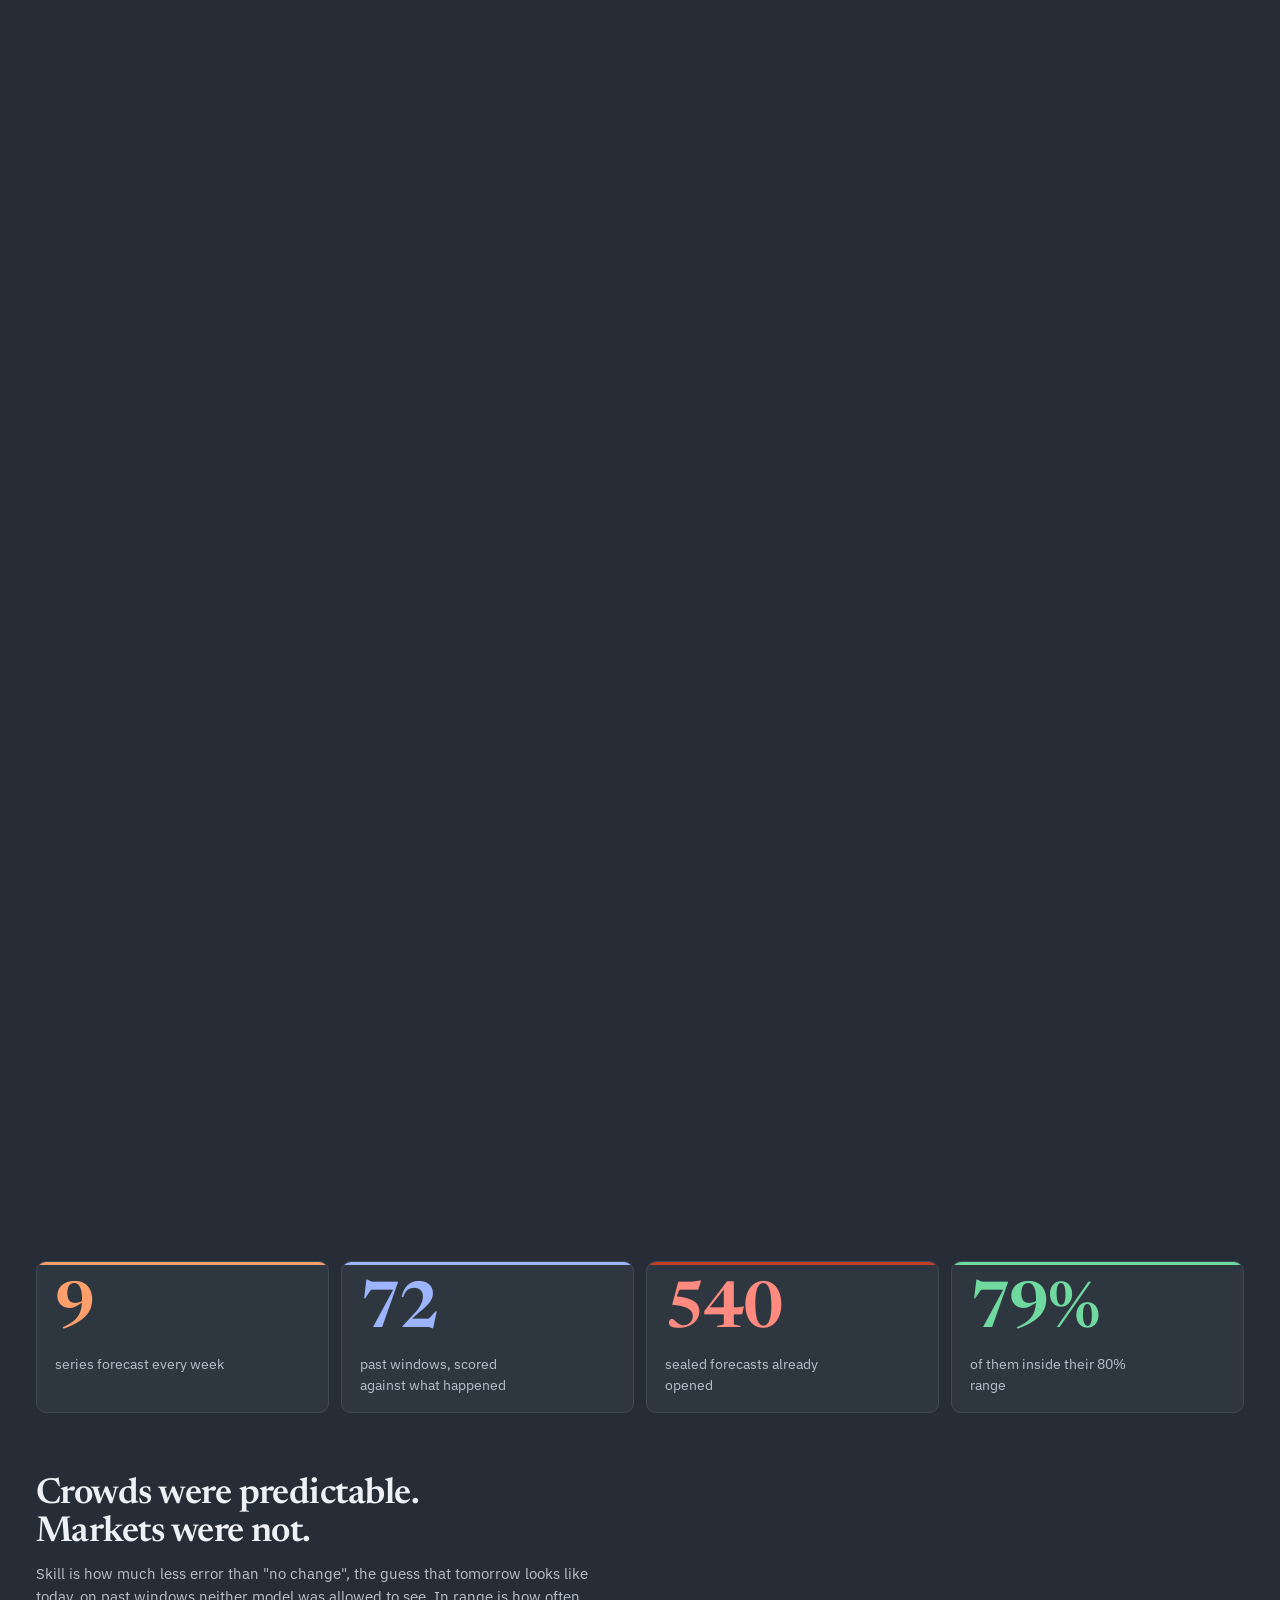
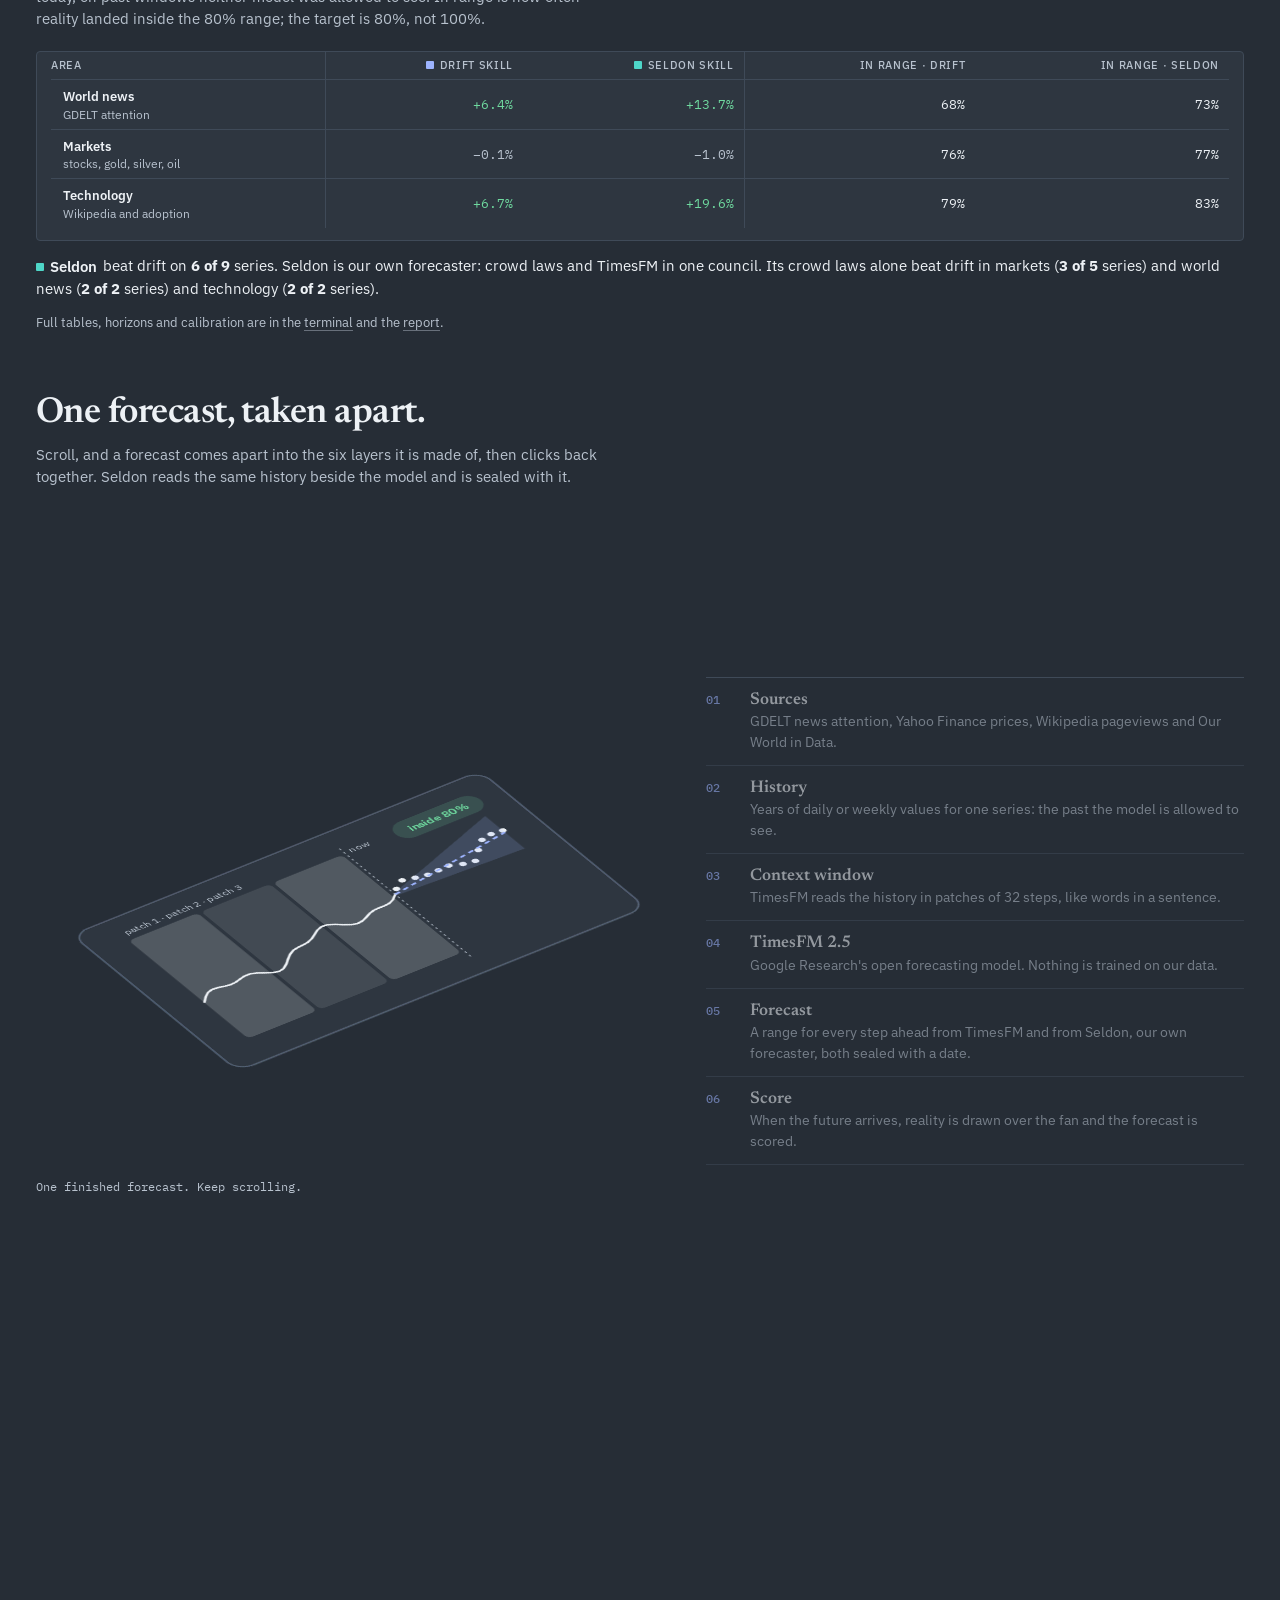
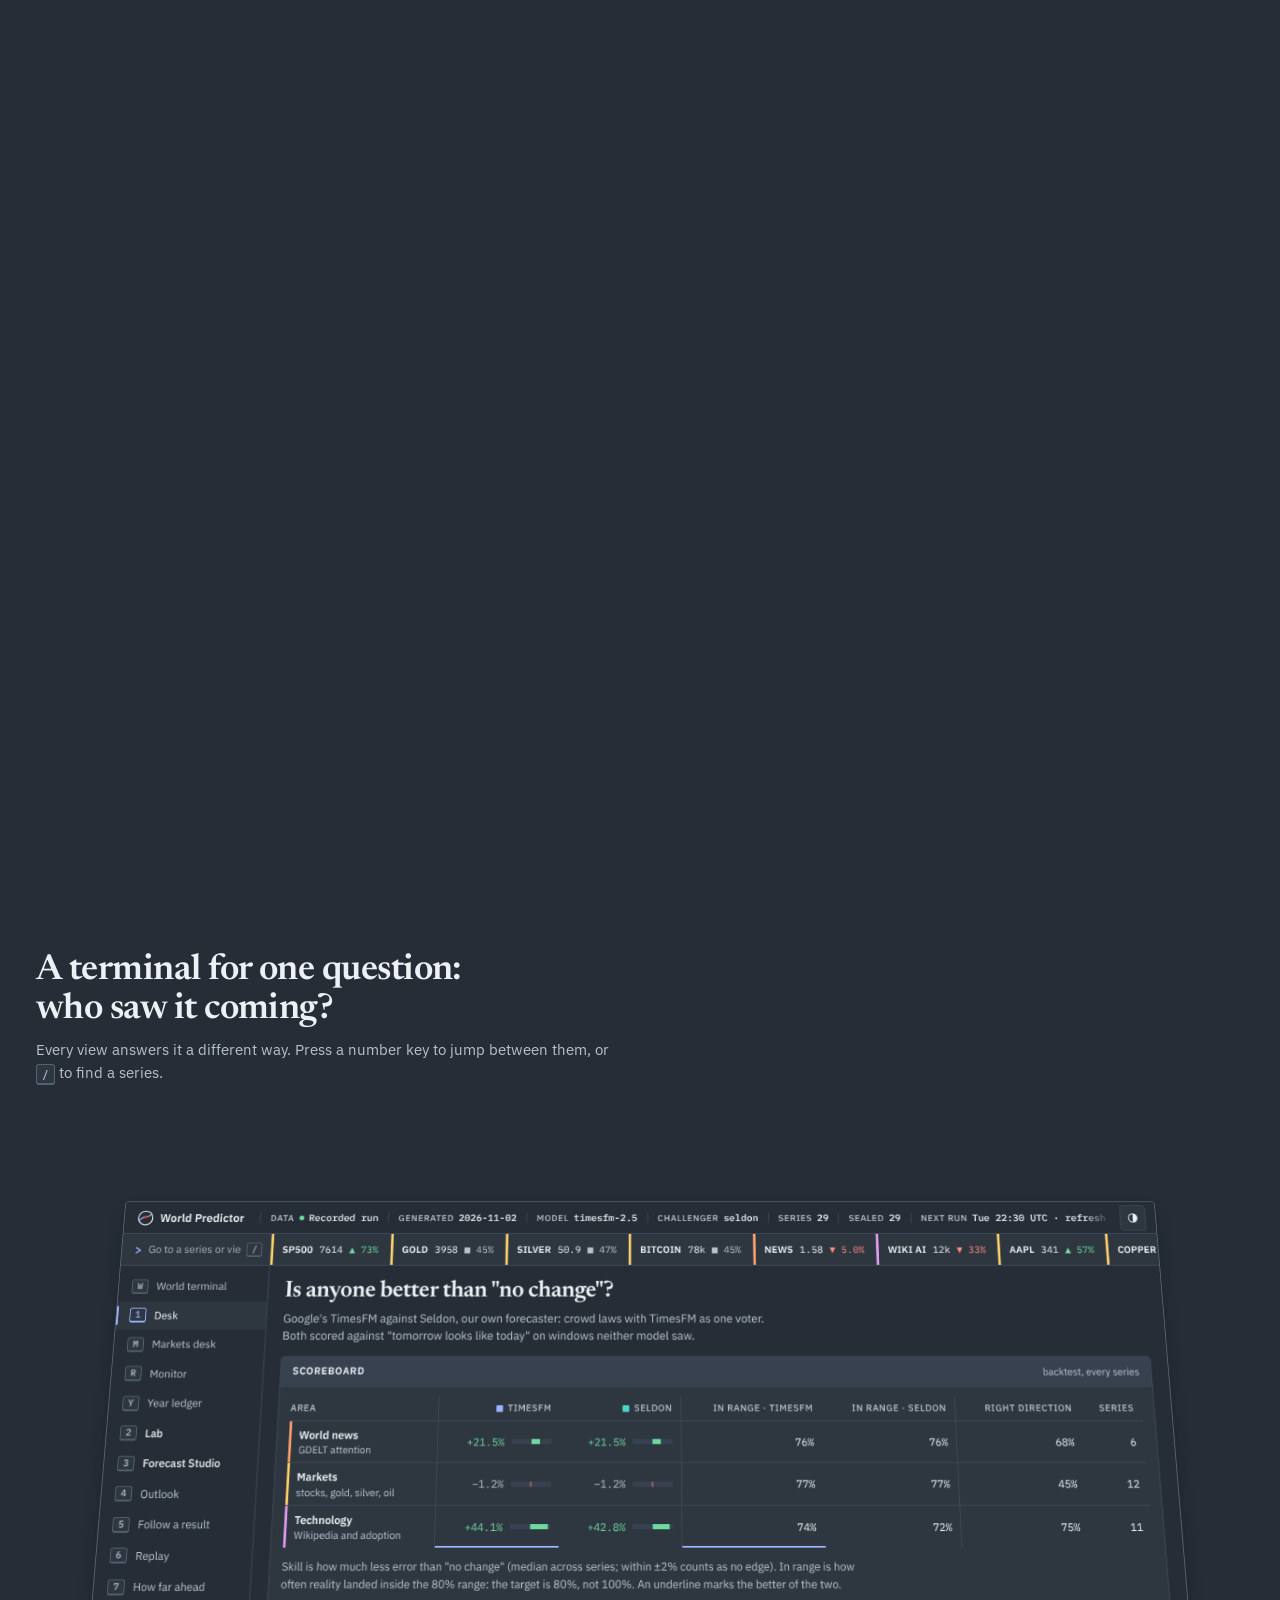
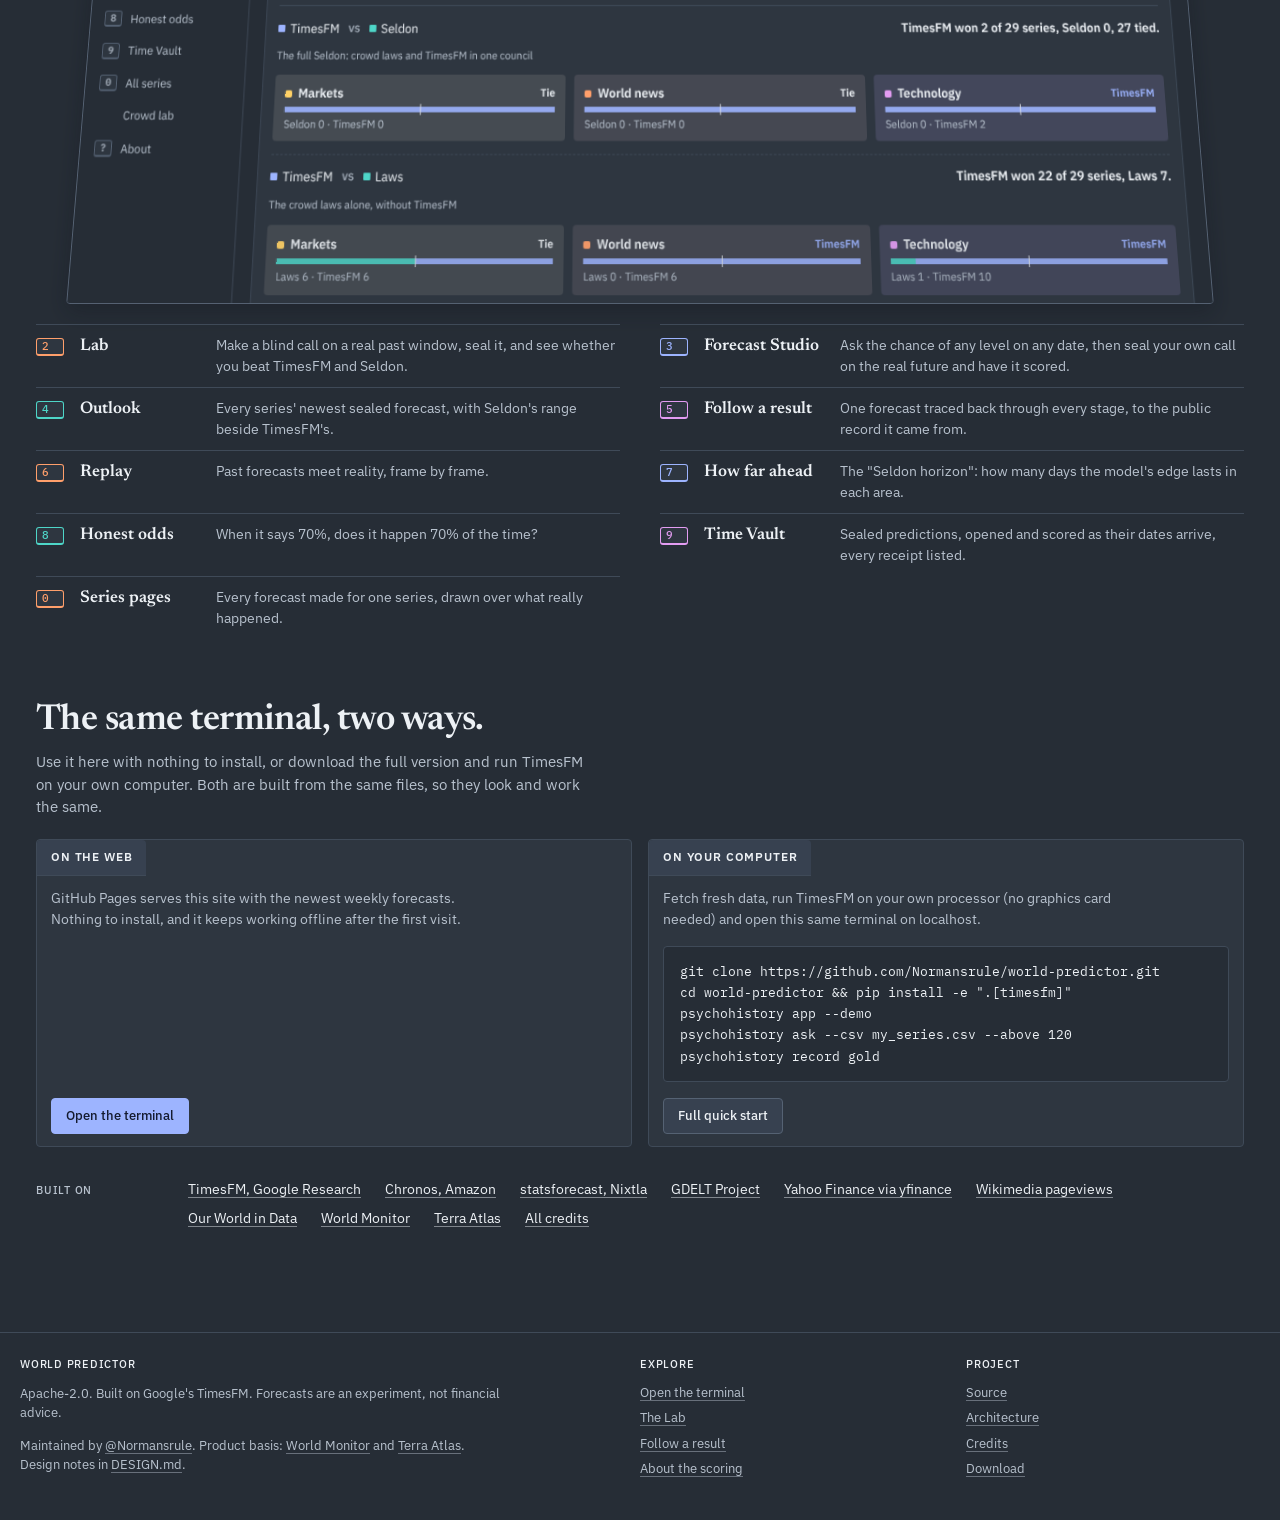
==== commit 90ab7d18: "Radiant against TimesFM, year ledger with real-or-luck verdicts and CSV books, bonds and VIX, weekda" ====
--- a/site/index.html
+++ b/site/index.html
@@ -44,7 +44,7 @@
     <div class="hero-copy">
       <p class="eyebrow"><span class="dot"></span>TimesFM · Seldon · you</p>
       <h1 class="split">Forecasts, sealed before the future happens.</h1>
-      <p class="lede">Google's <b>TimesFM</b> and <b>Seldon</b>, our own forecaster built from five laws of crowd behaviour, forecast world news, markets and technology.
+      <p class="lede">Google's <b>TimesFM</b> and <b>Seldon</b>, our own forecaster that puts TimesFM in a council with the laws of crowd behaviour, forecast world news, markets and technology.
         Every forecast is sealed with a date and scored when reality arrives. Try it: this chart is a real past window, ending hidden.</p>
       <div class="cta-row">
         <a class="btn primary big" href="app/#lab">Play the full Lab</a>
--- a/site/app/css/app.css
+++ b/site/app/css/app.css
@@ -16,7 +16,7 @@
   --bg: #262d36; --panel: #2e3640; --panel-2: #374150; --line: #3f4a58; --line-2: #556273;
   --ink: #edf1f5; --ink-2: #b8c2ce; --ink-3: #a7b1bd;
   --tfm: #9db4ff; --seldon: #4ed6c8; --you: #c4a8ff; --seal: #c43d27;
-  --up: #6fd99f; --down: #ff8a7f; --warn: #ffd166; --hypo: #e6a7d6;
+  --up: #6fd99f; --down: #ff8a7f; --warn: #ffd166; --hypo: #e6a7d6; --radiant: #ffa24c;
   --news: #ff9f6b; --markets: #ffd166; --tech: #e39cf2;
   --on-tfm: #141a2e; --on-seal: #fff6ef;
   --band: rgba(157, 180, 255, .16); --band-faint: rgba(157, 180, 255, .07); --band-s: rgba(78, 214, 200, .14); --band-y: rgba(196, 168, 255, .16);
@@ -43,7 +43,7 @@
   --bg: #dfe4ea; --panel: #e9edf2; --panel-2: #d6dce4; --line: #c6ced8; --line-2: #aab4c1;
   --ink: #111922; --ink-2: #3e4855; --ink-3: #4b5563;
   --tfm: #2343b5; --seldon: #08615f; --you: #5a37ad; --seal: #a92d18;
-  --up: #14623f; --down: #a01f28; --warn: #6e4c00; --hypo: #77315f;
+  --up: #14623f; --down: #a01f28; --warn: #6e4c00; --hypo: #77315f; --radiant: #8a4a00;
   --news: #9c4413; --markets: #6e4c00; --tech: #7f3393;
   --on-tfm: #ffffff; --on-seal: #fff7f2;
   --band: rgba(35, 67, 181, .12); --band-faint: rgba(35, 67, 181, .05); --band-s: rgba(8, 97, 95, .12); --band-y: rgba(90, 55, 173, .12);
@@ -62,6 +62,8 @@
 @media (hover: hover) { a:hover { text-decoration-color: currentColor; } }
 ::selection { background: color-mix(in srgb, var(--tfm) 35%, transparent); color: var(--ink); }
 :focus-visible { outline: 2px solid var(--tfm); outline-offset: 2px; }
+html { accent-color: var(--tfm); caret-color: var(--tfm); }
+small { font-size: max(11.5px, .85em); }
 button, input, select { font: inherit; color: inherit; }
 button { cursor: pointer; }
 .skip { position: absolute; left: -999px; top: 8px; z-index: 99; background: var(--tfm); color: var(--on-tfm); padding: 8px 12px; border-radius: var(--r); font-weight: 600; }
@@ -256,9 +258,13 @@
 .duel-head { display: flex; flex-wrap: wrap; align-items: baseline; gap: 10px; }
 .duel-head > b { color: var(--ink-3); font-weight: 500; }
 .duel-verdict { flex: 1 1 260px; margin: 0; font-weight: 600; text-align: right; }
+.duel-label { flex-basis: 100%; order: 3; color: var(--ink-2); }
+.duel-block.second { margin-top: 14px; padding-top: 12px; border-top: 1px dashed var(--line); }
+.duel-block.second .duel-areas { opacity: .92; }
 .duel-areas { display: grid; grid-template-columns: repeat(auto-fit, minmax(200px, 1fr)); gap: 10px; margin-top: 12px; }
-.duel-area { display: grid; grid-template-columns: 1fr auto; gap: 4px 10px; align-items: center; padding: 10px 12px; border: 1px solid var(--line); border-left: 3px solid var(--c); background: var(--panel-2); }
+.duel-area { display: grid; grid-template-columns: 1fr auto; gap: 4px 10px; align-items: center; padding: 10px 12px; border-radius: var(--r); background: color-mix(in srgb, var(--c) 7%, var(--panel-2)); }
 .duel-area > span:first-child { font-weight: 600; }
+.duel-area > span:first-child::before { content: ""; display: inline-block; width: 8px; height: 8px; margin-right: 7px; border-radius: 2px; background: var(--c); }
 .duel-area small { color: var(--ink-2); }
 .duel-area > b { grid-row: 1; grid-column: 2; font-size: 12px; }
 .duel-area > b.s { color: var(--seldon); } .duel-area > b.m { color: var(--tfm); }
@@ -266,8 +272,9 @@
 .duel-bar i { position: absolute; inset: 0 auto 0 0; width: var(--s); background: var(--seldon); }
 .duel-bar::after { content: ""; position: absolute; left: 50%; top: -3px; bottom: -3px; width: 1px; background: var(--ink); }
 .council { display: flex; width: 100%; height: 22px; margin: 10px 0 0; overflow: hidden; border: 1px solid var(--line); }
-.council i { width: var(--w); background: color-mix(in srgb, var(--seldon) calc(var(--o) * 100%), var(--panel-2)); display: flex; align-items: center; min-width: 0; }
-.council b { font: 500 10.5px/1 var(--mono, ui-monospace, monospace); color: var(--panel); padding: 0 6px; white-space: nowrap; overflow: hidden; text-overflow: ellipsis; }
+.council i { width: var(--w); background: color-mix(in srgb, var(--seldon) calc(var(--o) * 32%), var(--panel-2)); display: flex; align-items: center; min-width: 0; }
+.council b { font: 500 11px/1 var(--mono, ui-monospace, monospace); color: var(--ink); padding: 0 6px; white-space: nowrap; overflow: hidden; text-overflow: ellipsis; }
+.council i.tfm { background: color-mix(in srgb, var(--tfm) 32%, var(--panel-2)); }
 .verdict-sub .council { margin-top: 12px; }
 
 /* ---------- Outlook ---------- */
@@ -563,6 +570,7 @@
 /* v4 motion: panels settle in one after another when a view opens, and a soft light follows the
    pointer across panels. Transform and opacity only; both off under reduced motion. */
 .view.active .card, .view.active .vhead { animation: settle .55s var(--ease) both; }
+.settled .view.active, .settled .view.active .card, .settled .view.active .vhead { animation: none; }
 .view.active .card:nth-of-type(2), .view.active .two > .card:nth-child(1) { animation-delay: 50ms; }
 .view.active .card:nth-of-type(3), .view.active .two > .card:nth-child(2) { animation-delay: 100ms; }
 .view.active .card:nth-of-type(4), .view.active .two > .card:nth-child(3) { animation-delay: 150ms; }
@@ -575,3 +583,222 @@
   .view.active .card, .view.active .vhead { animation: none; }
   .card::after { display: none; }
 }
+
+/* ---------- Markets desk ---------- */
+.mk-bar { display: flex; flex-wrap: wrap; align-items: center; gap: 10px; margin: 0 0 12px; }
+.mk-bar .chips { margin: 0; }
+.mk-bar .btn.small { margin: 0; }
+.mk-spacer { flex: 1 1 auto; }
+.mk-grid { display: grid; grid-template-columns: minmax(0, 2fr) minmax(0, 1fr); gap: 12px; margin-top: 12px; }
+.mk-grid > .card { margin: 0; }
+.mk-grid + .card, .mk-grid + .note { margin-top: 12px; }
+#view-markets > div > .card + .mk-grid { margin-top: 12px; }
+table.mk-watch tbody tr { cursor: pointer; }
+table.mk-watch th, table.mk-watch td { padding-left: 6px; padding-right: 6px; }
+table.mk-watch th:first-child, table.mk-watch td:first-child { padding-left: 10px; }
+table.mk-watch td:first-child { white-space: normal; min-width: 130px; max-width: 190px; }
+table.mk-watch .mk-range { width: 48px; margin-right: 6px; }
+table.mk-watch tbody tr:hover { background: var(--glow); }
+table.mk-watch tbody tr[aria-selected="true"] { background: var(--panel-2); box-shadow: inset 3px 0 0 var(--markets); }
+table.mk-watch tbody tr:focus-visible { outline: 2px solid var(--tfm); outline-offset: -2px; }
+table.mk-watch td small { display: block; font: 400 11.5px var(--mono); color: var(--ink-2); }
+table.mk-watch td.p { min-width: 118px; }
+.mk-range { display: inline-block; position: relative; width: 64px; height: 8px; margin-right: 8px; vertical-align: middle; background: var(--panel-2); }
+.mk-range i { position: absolute; top: 0; bottom: 0; background: var(--band); border: 1px solid var(--tfm); }
+.mk-range b { position: absolute; top: -2px; bottom: -2px; width: 2px; margin-left: -1px; background: var(--tfm); }
+.mk-range::after { content: ""; position: absolute; left: 50%; top: -3px; bottom: -3px; width: 1px; background: var(--ink-3); }
+.mk-detail .facts { grid-template-columns: repeat(5, minmax(0, 1fr)); margin-bottom: 8px; }
+@media (max-width: 720px) { .mk-detail .facts { grid-template-columns: repeat(2, minmax(0, 1fr)); } }
+.mk-detail .facts dd small { font-size: 12px; color: var(--ink-2); margin-left: 4px; }
+.mk-detail .actions { margin-top: 8px; display: flex; flex-wrap: wrap; gap: 8px; }
+.mk-detail .actions .btn.small { margin-top: 0; }
+table.mk-ladder td:first-child { font-family: var(--sans); }
+.mk-vbar { display: inline-block; width: 92px; height: 8px; margin-right: 8px; border-radius: 4px; background: var(--panel-2); vertical-align: middle; overflow: hidden; }
+.mk-vbar i { display: block; height: 100%; border-radius: 4px; }
+table.mk-voltab td b { font-variant-numeric: tabular-nums; font-weight: 600; }
+@media (max-width: 640px) { .mk-vbar { width: 44px; } }
+.mk-calc { display: flex; flex-wrap: wrap; align-items: center; gap: 8px; font-size: 13px; color: var(--ink-2); }
+.mk-calc input { width: 120px; min-height: 34px; padding: 0 10px; border: 1px solid var(--line-2); border-radius: var(--r); background: var(--panel-2); color: var(--ink); font: 13px var(--mono); }
+.mk-calc input:focus-visible { outline: 2px solid var(--tfm); outline-offset: 1px; }
+.mk-odds { margin-top: 10px; }
+.mk-odds p { display: flex; justify-content: space-between; margin: 4px 0; }
+.mk-odds p b { font: 600 18px var(--mono); }
+.mk-moves { margin-top: 10px; }
+.mk-moves .chip { min-height: 30px; padding: 0 10px; font-family: var(--mono); font-size: 12px; }
+@media (max-width: 980px) { .mk-grid { grid-template-columns: minmax(0, 1fr); } .mk-spacer { display: none; } }
+
+/* ---------- Monitor ---------- */
+.detail .mo-facts { grid-template-columns: repeat(4, minmax(0, 1fr)); }
+.mo-facts dd small { font-size: 12px; color: var(--ink-2); }
+@media (max-width: 720px) { .detail .mo-facts { grid-template-columns: repeat(2, minmax(0, 1fr)); } }
+.mo-bar { display: flex; flex-wrap: wrap; align-items: center; gap: 10px; margin: 12px 0; }
+.mo-bar .chips { margin: 0; }
+.mo-toggle { display: inline-flex; align-items: center; gap: 6px; font-size: 13px; color: var(--ink-2); }
+.mo-grid { display: grid; grid-template-columns: minmax(0, 1fr) minmax(0, 2fr); gap: 12px; margin: 12px 0; }
+.mo-grid > .card { margin: 0; }
+@media (max-width: 980px) { .mo-grid { grid-template-columns: minmax(0, 1fr); } }
+ul.mo-alarms { list-style: none; margin: 0; padding: 0; display: grid; gap: 8px; }
+ul.mo-alarms > li { padding: 8px 10px 8px 26px; position: relative; background: color-mix(in srgb, var(--down) 7%, var(--panel)); border-radius: var(--r); font-size: 13px; }
+ul.mo-alarms > li::before { content: ""; position: absolute; left: 10px; top: 14px; width: 8px; height: 8px; border-radius: 50%; background: var(--down); }
+ul.mo-alarms > li > small { display: block; color: var(--ink-2); margin-top: 2px; font-size: 12px; }
+.mo-alarm-note { margin: 0 0 10px; color: var(--ink-2); font-size: 12.5px; max-width: 70ch; }
+.mo-alarm-h { display: flex; flex-wrap: wrap; justify-content: space-between; align-items: baseline; gap: 4px 10px; }
+.mo-alarm-h span { color: var(--ink-2); font-size: 12px; font-variant-numeric: tabular-nums; }
+ul.mo-alarm-series { list-style: none; margin: 8px 0 0; padding: 0; }
+ul.mo-alarm-series li { display: flex; flex-wrap: wrap; justify-content: space-between; align-items: baseline; gap: 2px 10px; padding: 4px 0; border-top: 1px solid color-mix(in srgb, var(--ink) 8%, transparent); font-size: 12.5px; }
+ul.mo-alarm-series li > span { display: flex; flex-wrap: wrap; gap: 4px; }
+.mo-who { padding: 0 6px; border-radius: 3px; background: color-mix(in srgb, var(--ink) 8%, transparent); font: 11.5px var(--mono); color: var(--ink-2); }
+.mo-clear { display: grid; gap: 6px; padding: 10px 12px; background: color-mix(in srgb, var(--up) 7%, var(--panel)); border-radius: var(--r); font-size: 13px; }
+.mo-clear span { color: var(--ink-2); }
+.mo-sbar { position: relative; display: inline-block; width: 84px; height: 8px; margin-right: 8px; vertical-align: middle; background: var(--panel-2); border-radius: 4px; }
+.mo-sbar::after { content: ""; position: absolute; left: 50%; top: -3px; bottom: -3px; width: 1px; background: var(--ink-3); }
+.mo-sbar i { position: absolute; top: 0; bottom: 0; border-radius: 4px; }
+.mo-sbar i.up { left: 50%; background: var(--up); }
+.mo-sbar i.down { right: 50%; background: var(--down); }
+table.mo-voltab td b { font-variant-numeric: tabular-nums; font-weight: 600; }
+table.mo-voltab td:nth-child(4) { text-align: left; white-space: nowrap; }
+table.mo-voltab td:nth-child(4) b { display: inline-block; min-width: 64px; text-align: right; }
+
+/* ---------- Year ledger ---------- */
+.yr-verdict { margin: 0 0 12px; max-width: 72ch; font-size: 15px; }
+.yr-board th:first-child i, .yr-table thead i, .yr-stats dt i, .yr-key i { display: inline-block; width: 9px; height: 9px; border-radius: 2px; margin-right: 6px; vertical-align: 0; }
+.yr-bar { display: inline-block; width: calc(var(--w) * .9); max-width: 90px; height: 6px; margin-right: 8px; border-radius: 3px; background: var(--c); vertical-align: middle; }
+.yr-board td:nth-child(2) { min-width: 150px; }
+.yr-board tbody tr:last-child th { border-bottom: 0; }
+.yr-sub { margin: 18px 0 4px; font: 500 12px/1.3 var(--sans); color: var(--ink-2); text-transform: uppercase; letter-spacing: .06em; }
+.yr-race { min-height: 230px; }
+.yr-race.small { min-height: 150px; margin: -4px 0 6px; }
+.yr-bar { transform-origin: left center; animation: yr-grow .9s var(--ease-move) both; }
+@keyframes yr-grow { from { transform: scaleX(0); } }
+.settled .yr-bar { animation: none; }
+.yr-bar-row { display: flex; flex-wrap: wrap; justify-content: space-between; gap: 8px 16px; margin: 14px 0 12px; }
+.yr-bar-row .chips { margin: 0; }
+.yr-stats { display: grid; grid-template-columns: repeat(5, minmax(0, 1fr)); gap: 10px 16px; margin: 0 0 14px; }
+.yr-stats dt { font-size: 12px; color: var(--ink-2); }
+.yr-stats dd { margin: 3px 0 0; font-size: 13px; }
+.yr-stats dd b { font: 600 17px var(--mono); }
+.yr-stats dd small { display: block; color: var(--ink-2); font: 11.5px var(--mono); margin-top: 2px; }
+.yr-strip { display: block; width: 100%; height: 46px; cursor: pointer; overflow: visible; }
+.yr-strip text { fill: var(--ink-2); font: 11px var(--mono); }
+.yr-strip .yr-today { stroke: var(--ink); stroke-width: 1.5; }
+.yr-key { display: flex; flex-wrap: wrap; gap: 4px 14px; margin: 6px 0 10px; font-size: 12px; color: var(--ink-2); }
+.yr-scroll { max-height: 420px; overflow: auto; border-top: 1px solid var(--line); overscroll-behavior: contain; }
+.yr-table thead th { position: sticky; top: 0; z-index: 1; background: var(--panel); box-shadow: 0 1px 0 var(--line); }
+.yr-table th[scope="row"] { font: 12.5px var(--mono); color: var(--ink); text-transform: none; letter-spacing: 0; text-align: left; padding-left: 0; }
+.yr-table td small { display: block; color: var(--ink-2); font-size: 11px; }
+.yr-table tr.yr-future { color: var(--ink-2); }
+.yr-table tr.yr-now th, .yr-table tr.yr-now td { box-shadow: inset 0 2px 0 var(--tfm); }
+.yr-table td.yr-best { background: color-mix(in srgb, var(--up) 12%, transparent); }
+.yr-table tr.yr-flash td, .yr-table tr.yr-flash th { animation: fresh 1.2s var(--ease-move); }
+.yr-dash { color: var(--ink-3); }
+.yr-real, .yr-luck { display: inline-block; margin-left: 4px; padding: 0 6px; border-radius: 3px; font: 11px var(--mono); white-space: nowrap; }
+.yr-real { background: color-mix(in srgb, var(--you) 26%, transparent); color: var(--ink); }
+.yr-luck { border: 1px dashed var(--line-2); color: var(--ink-2); }
+.yr-who { padding: 1px 7px; border-radius: 3px; background: color-mix(in srgb, var(--c) 32%, transparent); color: var(--ink); font-size: 11.5px; }
+.yr-seal { padding: 1px 6px; border: 1px solid var(--you); border-radius: 3px; color: var(--ink); font-size: 11px; }
+@media (hover: hover) { .yr-table tbody tr:hover td, .yr-table tbody tr:hover th { background: var(--panel-2); } .yr-strip rect:hover { opacity: .6; } }
+/* The year draws in from January to today once, on the first visit only. */
+.yr-strip { animation: yr-reveal .9s var(--ease-move) both; }
+@keyframes yr-reveal { from { clip-path: inset(0 100% 0 0); } to { clip-path: inset(0 0 0 0); } }
+.settled .yr-strip { animation: none; }
+@media (max-width: 760px) { .yr-stats { grid-template-columns: repeat(2, minmax(0, 1fr)); } }
+@media (prefers-reduced-motion: reduce) { .yr-bar, .yr-strip, .yr-table tr.yr-flash td, .yr-table tr.yr-flash th { animation: none; } }
+
+/* ---------- World terminal ---------- */
+.tm { font-family: var(--mono); font-size: 12.5px; }
+.tm-cmd { display: flex; flex-wrap: wrap; align-items: center; gap: 8px; padding: 8px 10px; background: var(--panel); border: 1px solid var(--line-2); border-radius: var(--r); }
+.tm-prompt { color: var(--warn); font-weight: 600; letter-spacing: .04em; }
+.tm-cmd input { flex: 1 1 280px; min-width: 0; min-height: 34px; padding: 0 10px; background: var(--bg); color: var(--ink); border: 1px solid var(--line); border-radius: var(--r); font: 13px var(--mono); text-transform: uppercase; }
+.tm-cmd input::placeholder { text-transform: none; color: var(--ink-3); }
+.tm-cmd input:focus-visible { outline: 2px solid var(--warn); outline-offset: 1px; }
+.tm-go, .tm-seal, .tm-key { transition: transform .16s var(--ease); }
+.tm-go:active, .tm-seal:active, .tm-key:active { transform: scale(.97); }
+.tm-cmd input { caret-color: var(--warn); }
+.tm .chart .draw, .tm .chart .grow, .tm .chart .fade, .tm .chart .mark { animation: none; stroke-dashoffset: 0; opacity: 1; transform: none; }
+.tm-go, .tm-seal { min-height: 34px; padding: 0 14px; border: 0; border-radius: var(--r); background: var(--warn); color: var(--bg); font: 600 12.5px var(--mono); letter-spacing: .06em; cursor: pointer; }
+.tm-seal { background: var(--seal); color: var(--on-seal); }
+.tm-go:focus-visible, .tm-seal:focus-visible { outline: 2px solid var(--ink); outline-offset: 2px; }
+.tm-keys { display: flex; flex-wrap: wrap; gap: 4px; }
+.tm-key { min-height: 30px; padding: 0 9px; border: 1px solid var(--line-2); border-radius: 3px; background: var(--panel-2); color: var(--ink-2); font: 600 11.5px var(--mono); letter-spacing: .06em; cursor: pointer; }
+.tm-key[aria-pressed="true"] { background: var(--warn); border-color: var(--warn); color: var(--bg); }
+@media (hover: hover) { .tm-key:hover { color: var(--ink); border-color: var(--ink-3); } }
+.tm-msg { margin: 6px 2px 10px; color: var(--ink-2); font-size: 12px; min-height: 18px; }
+.tm-grid { display: grid; grid-template-columns: minmax(0, 2.7fr) minmax(0, 1fr); gap: 10px; }
+.tm-pane { min-width: 0; padding: 10px 12px 12px; background: var(--panel); border: 1px solid var(--line); border-radius: var(--r); }
+.tm-pane > header, .tm-sub { display: flex; flex-wrap: wrap; align-items: baseline; justify-content: space-between; gap: 4px 12px; margin: -10px -12px 8px; padding: 6px 12px; background: var(--panel-2); border-bottom: 1px solid var(--line); border-radius: var(--r) var(--r) 0 0; }
+.tm-pane > .tm-sub { margin: 10px -12px 6px; border-top: 1px solid var(--line); border-radius: 0; }
+.tm-pane h2 { margin: 0; font: 600 12px var(--mono); letter-spacing: .08em; text-transform: uppercase; color: var(--warn); }
+.tm-pane header > span { color: var(--ink-2); font-size: 11.5px; }
+.tm-pane table { width: 100%; border-collapse: collapse; font: 12.5px var(--mono); font-variant-numeric: tabular-nums; }
+.tm-pane th { padding: 4px 6px; text-align: right; font: 600 11px var(--mono); letter-spacing: .05em; text-transform: uppercase; color: var(--ink-2); border-bottom: 1px solid var(--line); white-space: nowrap; }
+.tm-pane td { padding: 4px 6px; text-align: right; border-bottom: 1px solid var(--line); white-space: nowrap; }
+.tm-pane th:first-child, .tm-pane td:first-child, .tm-pane td.tm-name, .tm-pane th:nth-child(2) { text-align: left; }
+.tm-pane td small { color: var(--ink-2); font-size: 11px; }
+.tm-board tr[data-id] { cursor: pointer; }
+@media (hover: hover) { .tm-board tr[data-id]:hover td { background: color-mix(in srgb, var(--ink) 4%, var(--panel)); } }
+.tm-board tr[aria-selected="true"] td { background: color-mix(in srgb, var(--tfm) 7%, var(--panel)); }
+.tm-board tr[aria-selected="true"] td:first-child { box-shadow: inset 2px 0 0 var(--tfm); }
+.tm-board tr[data-id]:focus-visible { outline: 2px solid var(--warn); outline-offset: -2px; }
+.tm-name { max-width: 180px; overflow: hidden; text-overflow: ellipsis; font-family: var(--sans); color: var(--ink-2); }
+.tm-code { display: inline-flex; align-items: center; gap: 5px; padding: 0 5px; background: var(--panel-2); font: 600 11.5px var(--mono); color: var(--ink); letter-spacing: .03em; }
+.tm-code::before { content: ""; width: 6px; height: 6px; border-radius: 1px; background: var(--c, var(--line-2)); }
+.tm-z { display: inline-block; min-width: 46px; text-align: right; color: var(--ink-2); }
+.tm-z.warm { color: var(--warn); }
+.tm-z.hot { color: var(--down); font-weight: 600; }
+.tm-range { display: inline-block; position: relative; width: 74px; height: 8px; vertical-align: middle; background: var(--panel-2); }
+.tm-range::after { content: ""; position: absolute; left: 50%; top: -2px; bottom: -2px; width: 1px; background: var(--ink-3); }
+.tm-range i { position: absolute; top: 0; bottom: 0; background: var(--band); border: 1px solid var(--tfm); }
+.tm-range b { position: absolute; top: -2px; bottom: -2px; width: 2px; margin-left: -1px; background: var(--tfm); }
+.tm-dot { display: inline-block; width: 6px; height: 6px; margin-right: 5px; border-radius: 50%; background: var(--news); vertical-align: middle; }
+.tm-list { list-style: none; margin: 0; padding: 0; }
+.tm-list li { display: flex; flex-wrap: wrap; align-items: baseline; gap: 4px 10px; padding: 5px 0; border-bottom: 1px solid var(--line); }
+.tm-list li button { display: flex; flex-wrap: wrap; align-items: baseline; gap: 4px 10px; width: 100%; padding: 0; border: 0; background: none; color: inherit; font: inherit; text-align: left; cursor: pointer; }
+@media (hover: hover) { .tm-list li button:hover .tm-code { background: var(--line); } }
+.tm-list li button:focus-visible { outline: 2px solid var(--warn); outline-offset: 2px; }
+.tm-list small { margin-left: auto; font-size: 11.5px; }
+.tm-stats { display: grid; grid-template-columns: repeat(auto-fill, minmax(150px, 1fr)); gap: 6px 14px; margin: 0 0 8px; }
+.tm-stats dt, .tm-kv dt { font: 600 11px var(--mono); letter-spacing: .05em; text-transform: uppercase; color: var(--ink-2); }
+.tm-stats dd, .tm-kv dd { margin: 2px 0 0; font: 13px var(--mono); font-variant-numeric: tabular-nums; }
+.tm-stats dd small, .tm-kv dd small { color: var(--ink-3); font-size: 11px; }
+.tm-kv { margin: 0; }
+.tm-kv > div { display: flex; justify-content: space-between; align-items: baseline; gap: 10px; padding: 5px 0; border-bottom: 1px solid var(--line); }
+.tm-kv dd { text-align: right; margin: 0; }
+.tm-call { display: flex; flex-wrap: wrap; align-items: center; gap: 8px 12px; margin-top: 8px; padding: 8px 10px; border: 1px dashed var(--you); border-radius: var(--r); }
+.tm-call-h { color: var(--you); font-weight: 600; letter-spacing: .06em; text-transform: uppercase; font-size: 11.5px; }
+.tm-call label { display: inline-flex; align-items: center; gap: 6px; color: var(--ink-2); }
+.tm-call input, .tm-call select { min-height: 32px; padding: 0 8px; background: var(--bg); color: var(--ink); border: 1px solid var(--line-2); border-radius: var(--r); font: 12.5px var(--mono); }
+.tm-call input { width: 104px; }
+.tm-call input#tm-width { width: 64px; }
+.tm-call input:focus-visible, .tm-call select:focus-visible { outline: 2px solid var(--you); outline-offset: 1px; }
+.tm-call-note { color: var(--ink-2); font-size: 12px; }
+.tm-links { margin-top: 8px; color: var(--ink-3); font-size: 12px; }
+.tm-links a, .tm-links .linkish { color: var(--tfm); }
+.tm-news { list-style: none; margin: 0 0 8px; padding: 0; font-family: var(--sans); font-size: 13px; }
+.tm-news li { padding: 6px 0; border-bottom: 1px solid var(--line); }
+.tm-news a { color: var(--ink); text-decoration: none; }
+@media (hover: hover) { .tm-news a:hover { text-decoration: underline; color: var(--tfm); } }
+.tm-news small { display: block; margin-top: 2px; font: 11px var(--mono); color: var(--ink-3); }
+.tm-actions { display: flex; flex-wrap: wrap; align-items: center; gap: 8px; margin-top: 8px; }
+.tm-actions label.btn { cursor: pointer; }
+table.tm-calls code { font-size: 11px; color: var(--ink-3); }
+.tm-pane .empty { font-family: var(--sans); white-space: normal; text-align: center; }
+.tm-events { grid-column: 1 / -1; }
+.tm-events tr[data-id] { cursor: pointer; }
+@media (hover: hover) { .tm-events tr[data-id]:hover td { background: color-mix(in srgb, var(--ink) 4%, var(--panel)); } }
+.tm-events tr[data-id]:focus-visible { outline: 2px solid var(--warn); outline-offset: -2px; }
+.tm-ev td:nth-child(2) { text-align: left; font-family: var(--sans); }
+.tm-ev-spike { color: var(--warn); } .tm-ev-lull { color: var(--tfm); }
+.tm-odds { display: inline-block; min-width: 56px; padding: 0 6px; text-align: right; border-radius: 3px;
+  background: linear-gradient(90deg, color-mix(in srgb, var(--tfm) 30%, transparent) var(--p), transparent var(--p)); }
+@media (max-width: 1400px) { .tm-name { max-width: 128px; } .tm-range { width: 56px; } .tm-pane td, .tm-pane th { padding: 4px 4px; } }
+@media (max-width: 1100px) { .tm-grid { grid-template-columns: minmax(0, 1fr); } }
+@media (max-width: 640px) { .tm-name { max-width: 120px; } .tm-range { width: 48px; } }
+
+/* Touch: every control is at least 40px tall where the pointer is a finger (Apple's HIG asks 44pt;
+   WCAG 2.2 asks 24px), and list rows in the terminal get room to be tapped. */
+@media (pointer: coarse) {
+  :root .btn, :root .btn.small, :root .chips .chip, :root .chip, .tm .tm-key, .tm .tm-go, .tm .tm-seal, .tm .tm-call input, .tm .tm-call select, .tm .tm-cmd input { min-height: 40px; }
+  .tm-list li button { min-height: 36px; }
+  .yr-card .ph .linkish { min-height: 32px; padding: 0 4px; }
+  input[type="checkbox"], input[type="radio"] { width: 20px; height: 20px; }
+}
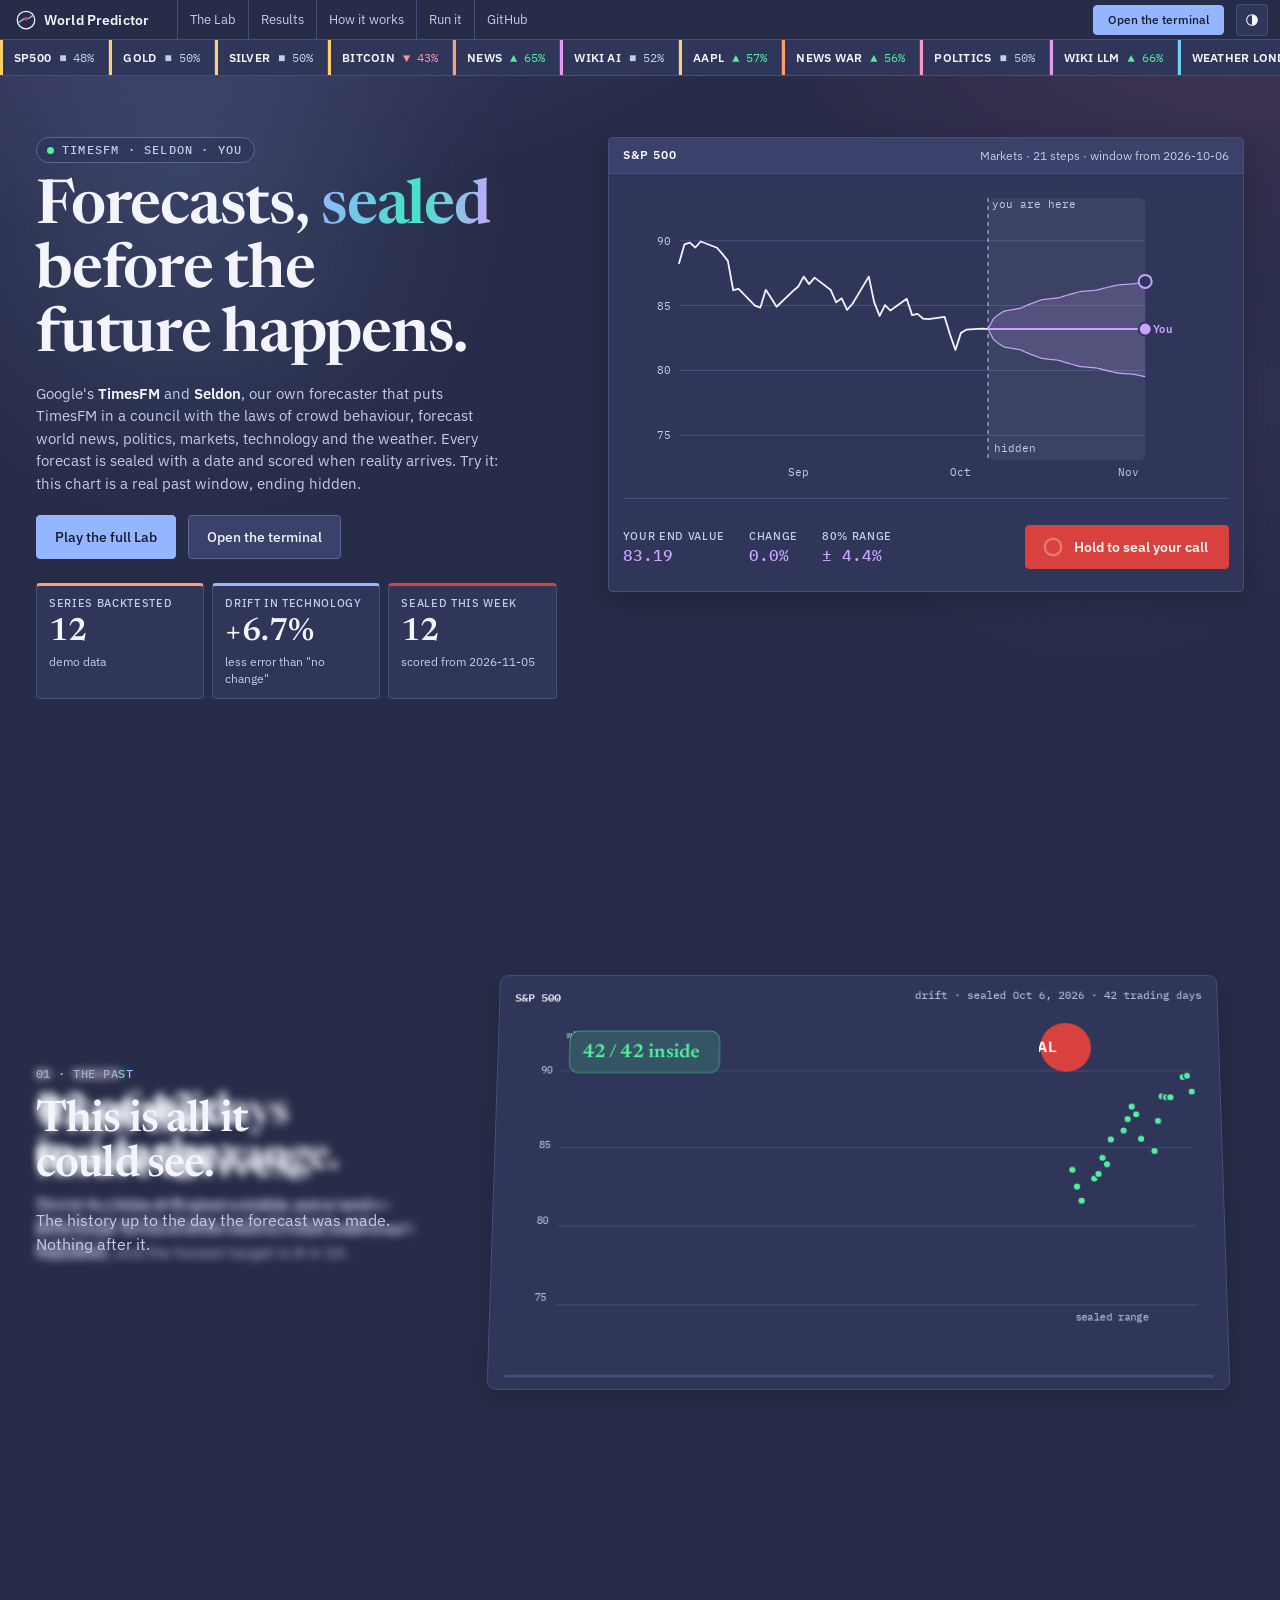
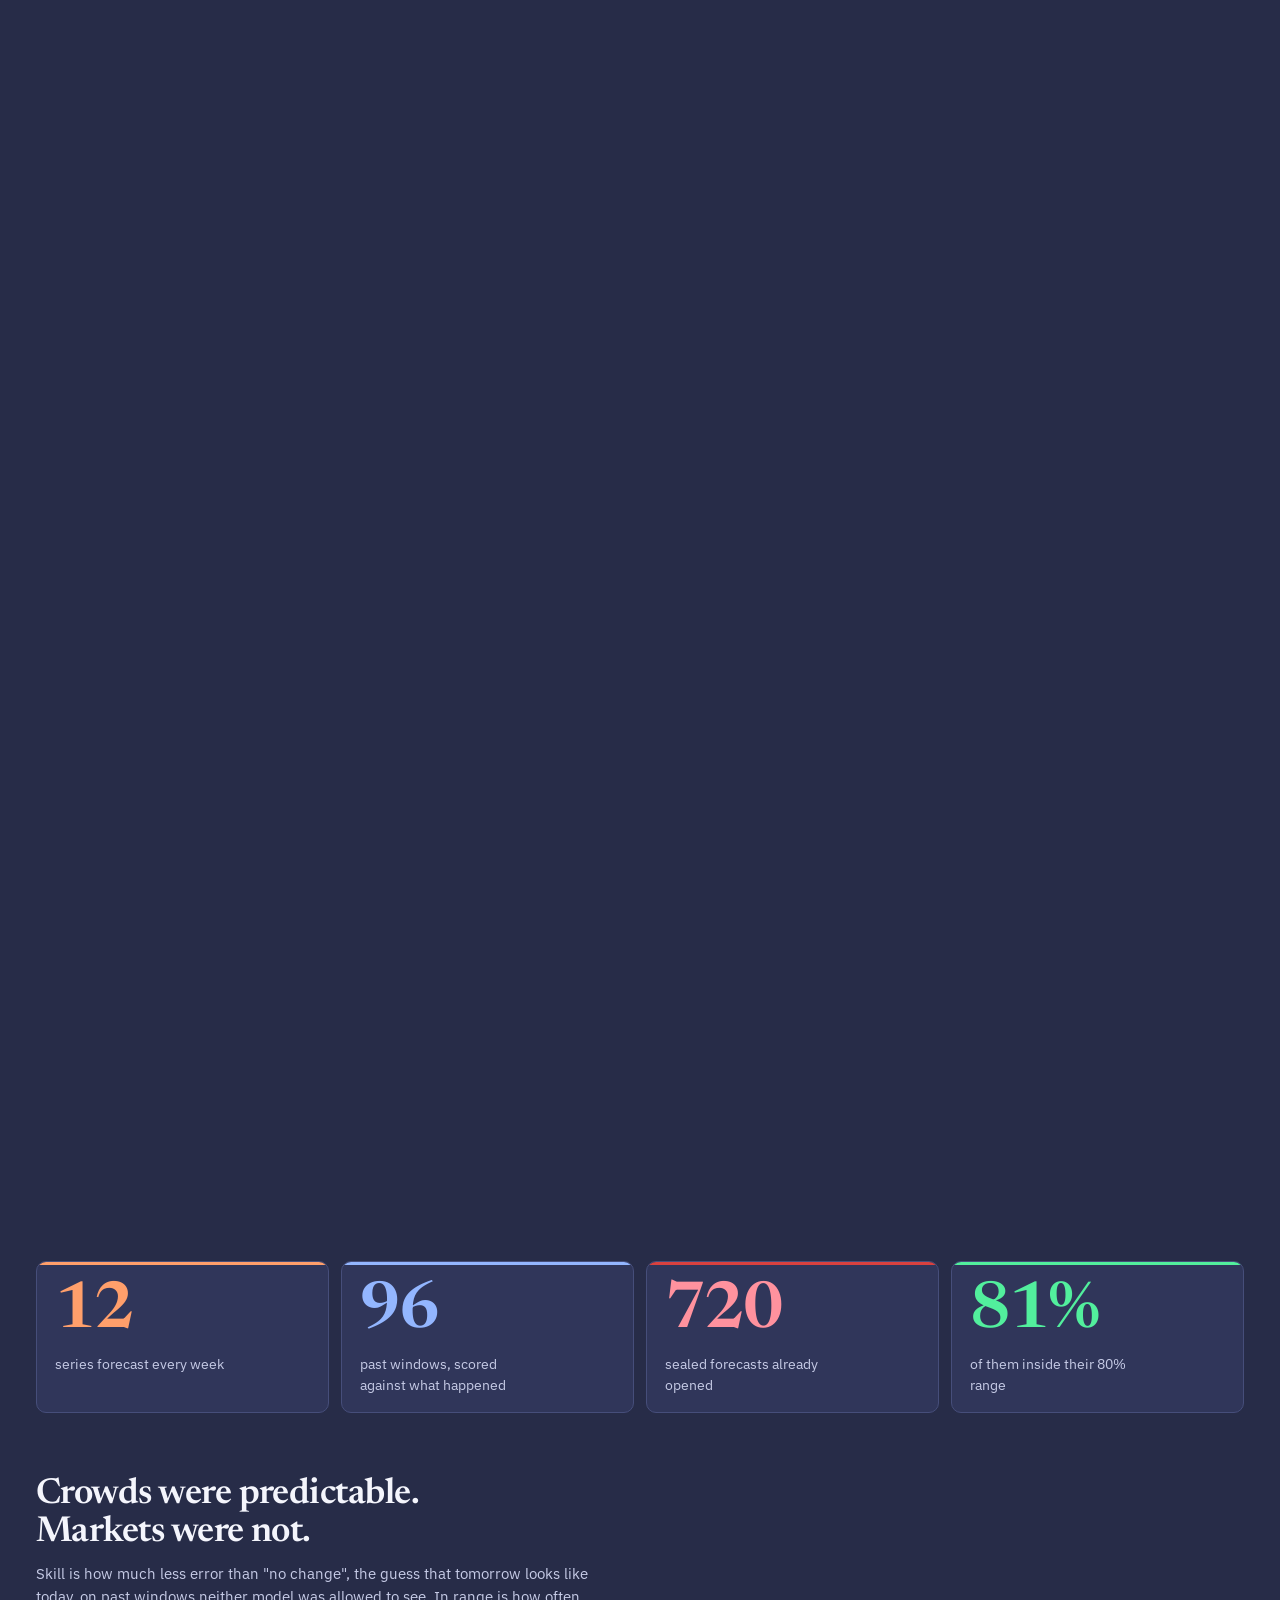
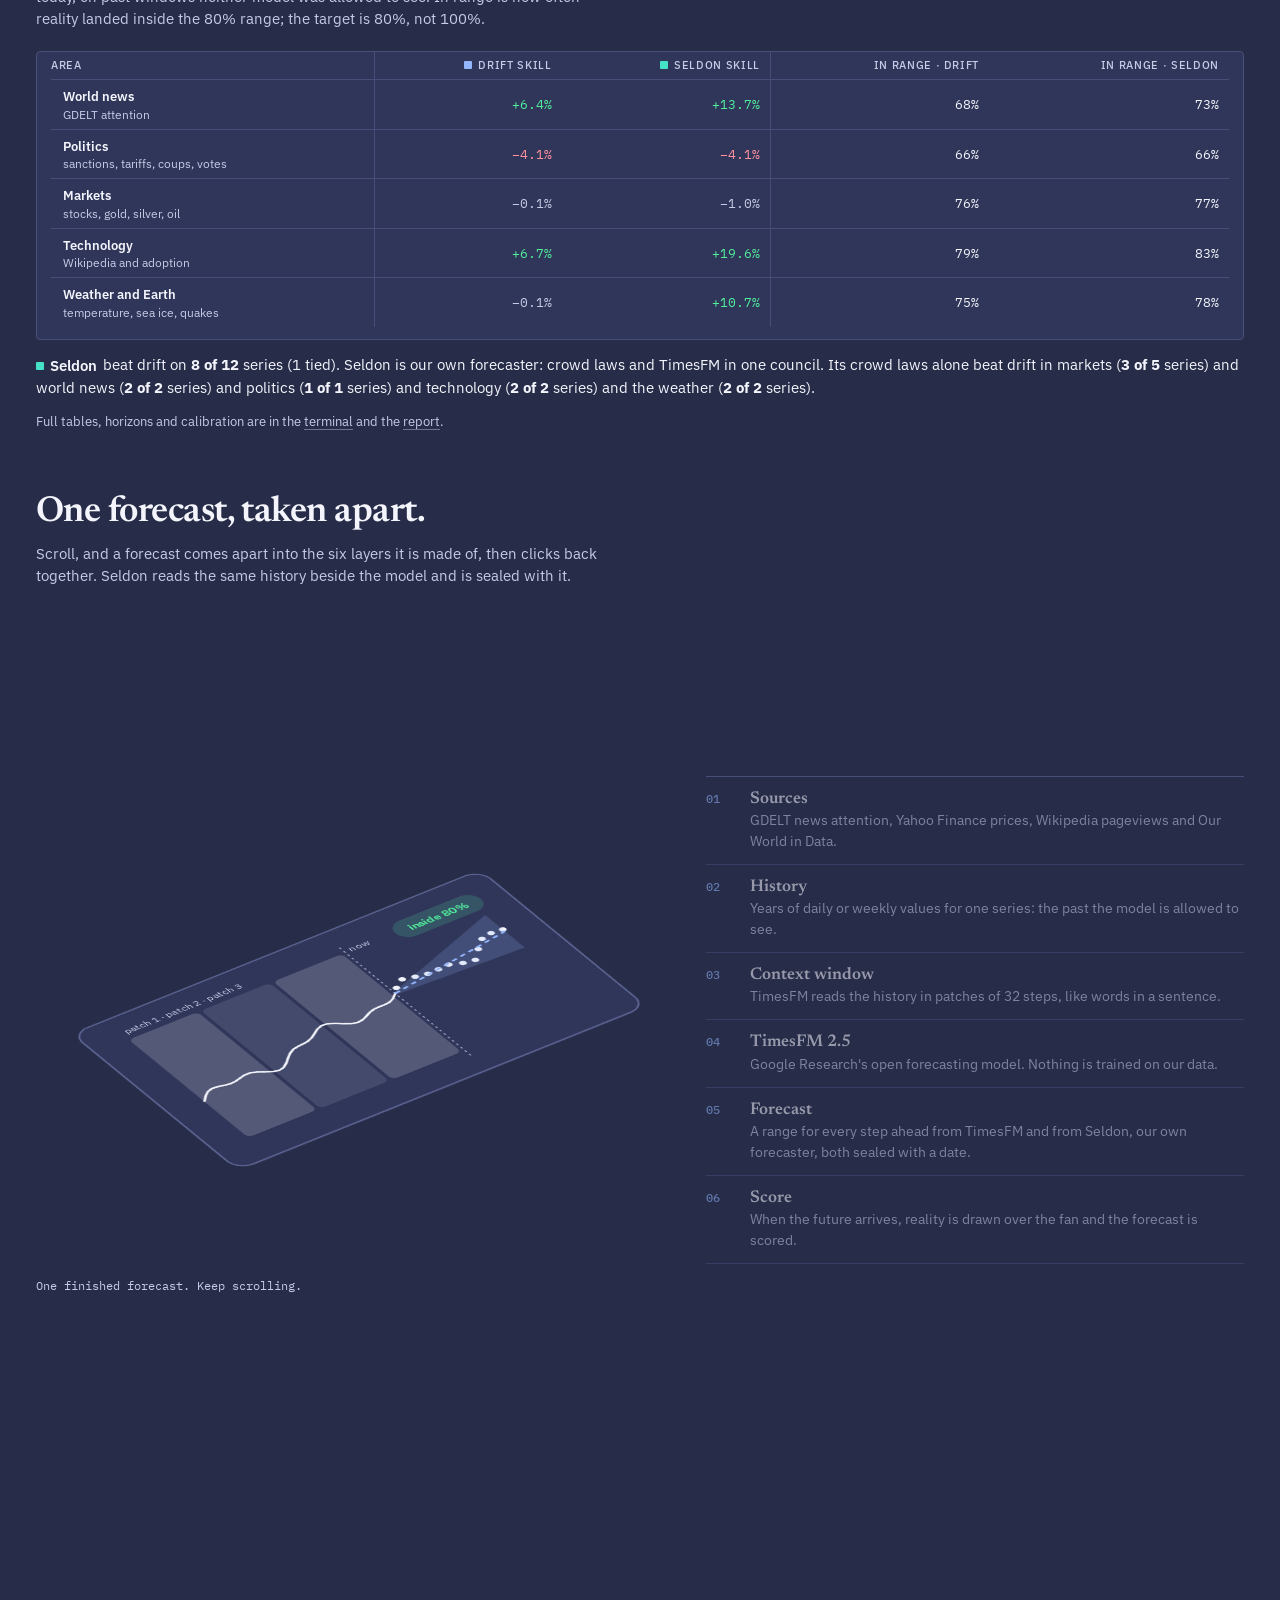
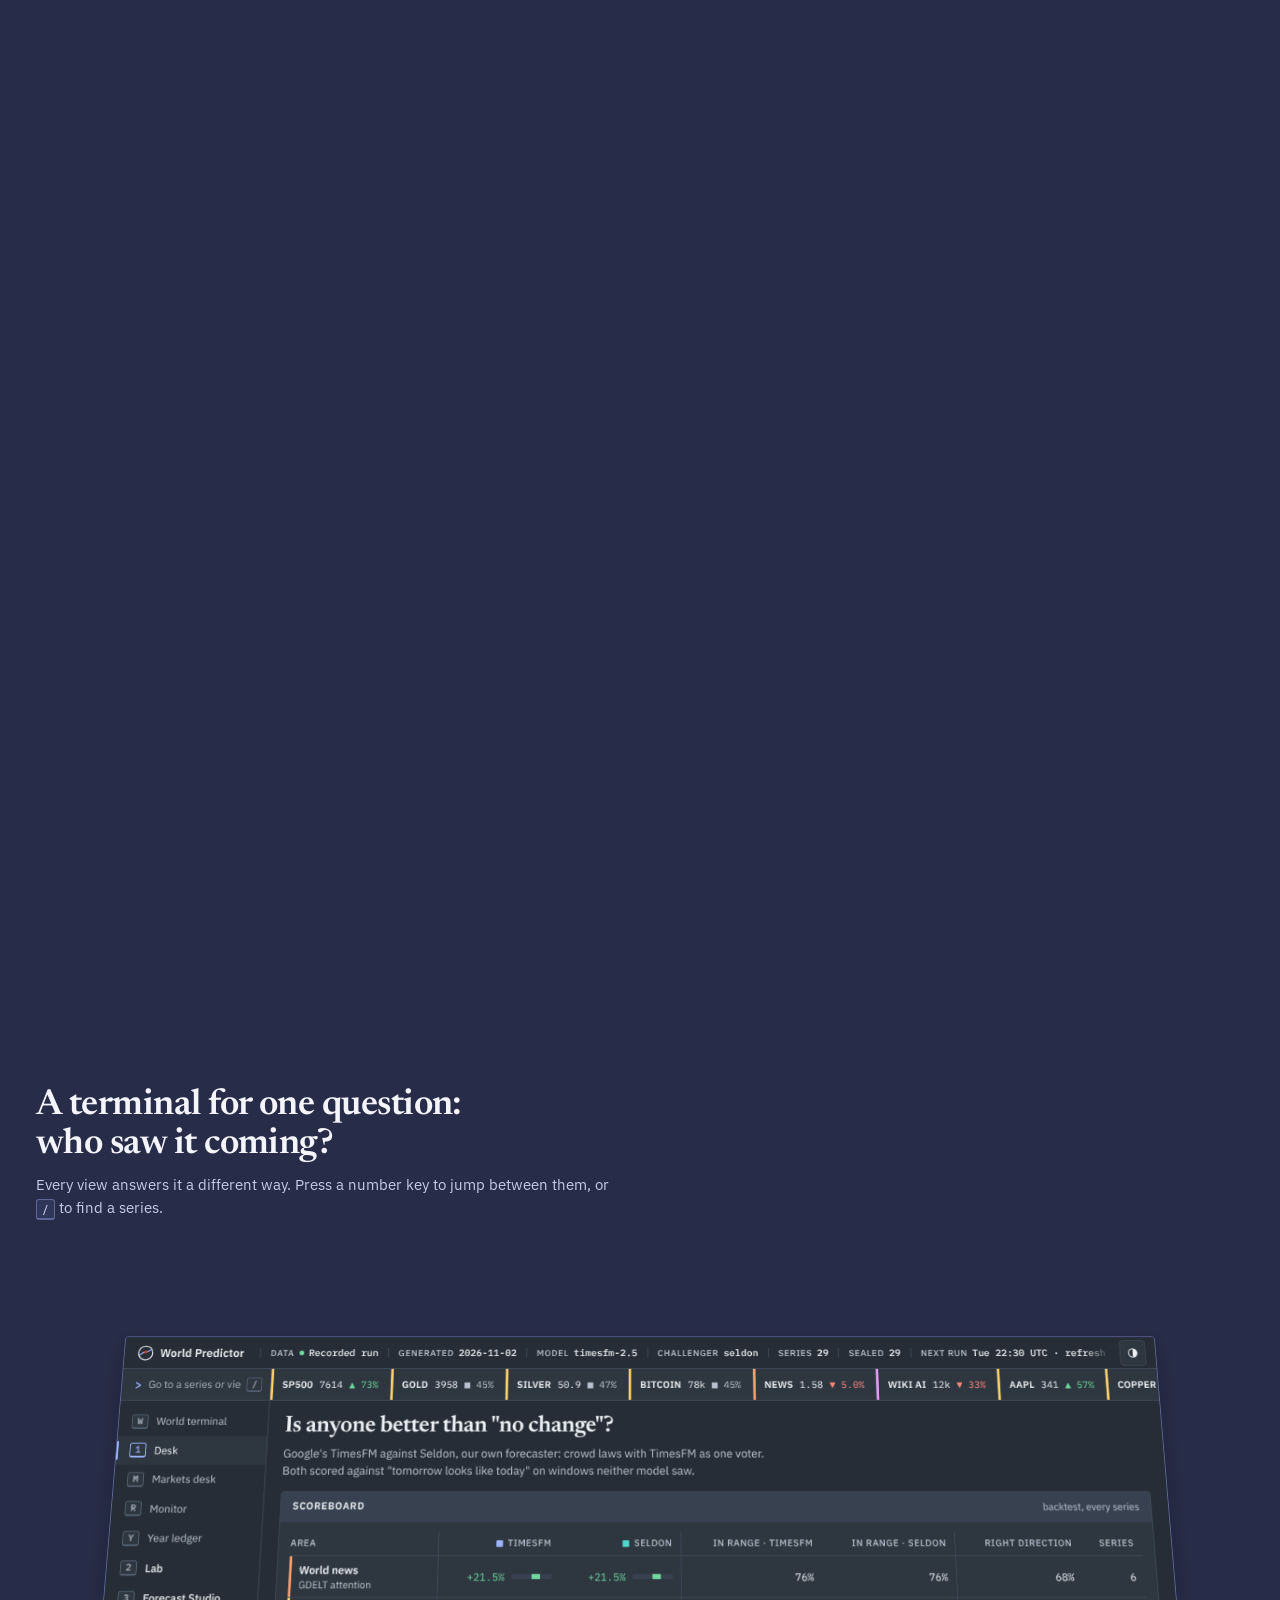
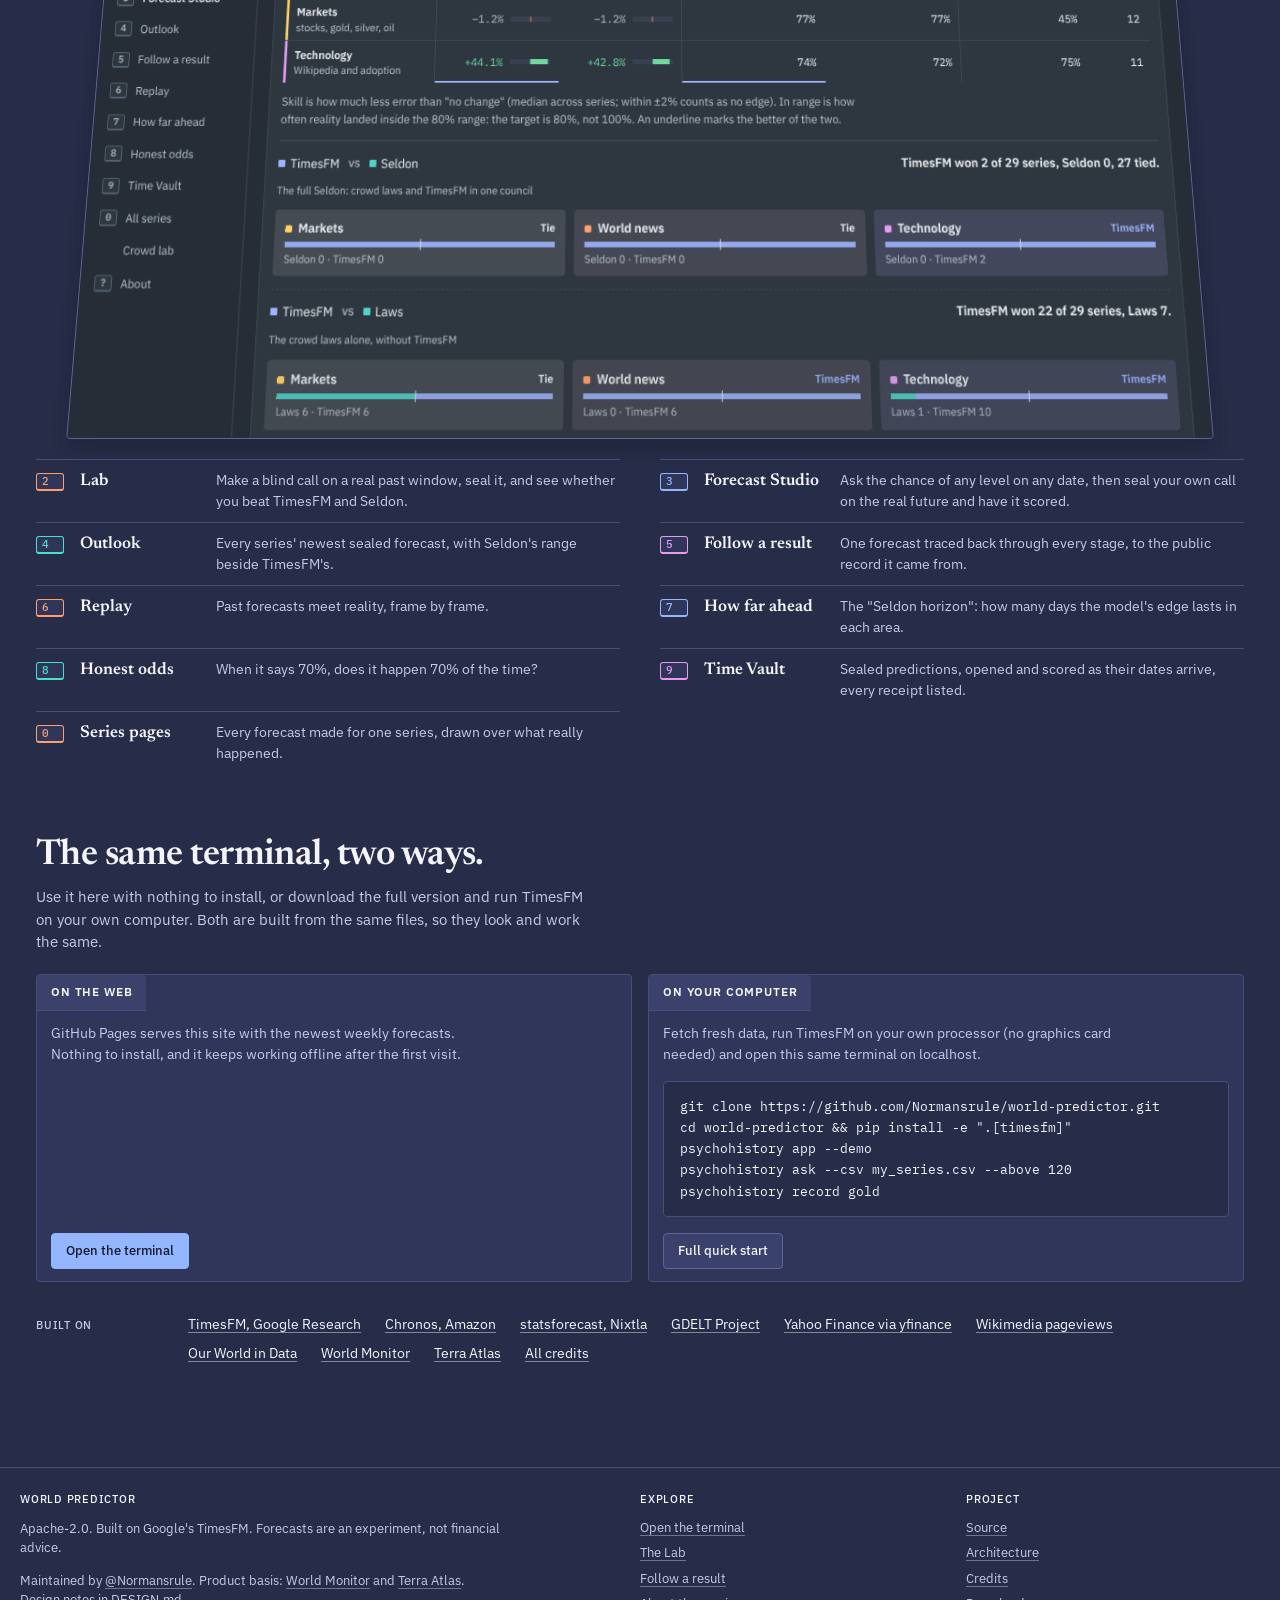
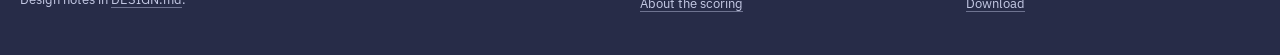
==== commit 4e0df00a: "The brief on Today and in results/BRIEF.md: forecasts that came due and how each model did, changes " ====
--- a/site/index.html
+++ b/site/index.html
@@ -4,8 +4,8 @@
   <meta charset="utf-8">
   <meta name="viewport" content="width=device-width, initial-scale=1, viewport-fit=cover">
   <title>World Predictor</title>
-  <meta name="description" content="A forecasting terminal that keeps score. Google's TimesFM and Seldon, our own psychohistory forecaster, forecast world news, markets and technology; every forecast is sealed before the future happens and scored when it arrives. Make your own call in the Lab.">
-  <meta name="theme-color" content="#262d36">
+  <meta name="description" content="A forecasting terminal that keeps score. Google's TimesFM and Seldon, our own psychohistory forecaster, forecast world news, politics, markets, technology and the weather; every forecast is sealed before the future happens and scored when it arrives. Make your own call in the Lab.">
+  <meta name="theme-color" content="#272c48">
   <meta property="og:title" content="World Predictor">
   <meta property="og:description" content="Forecasts sealed before the future happens and scored when it arrives. TimesFM against Seldon, our own psychohistory forecaster, and you.">
   <meta property="og:image" content="assets/banner-dark.svg">
@@ -44,7 +44,7 @@
     <div class="hero-copy">
       <p class="eyebrow"><span class="dot"></span>TimesFM · Seldon · you</p>
       <h1 class="split">Forecasts, sealed before the future happens.</h1>
-      <p class="lede">Google's <b>TimesFM</b> and <b>Seldon</b>, our own forecaster that puts TimesFM in a council with the laws of crowd behaviour, forecast world news, markets and technology.
+      <p class="lede">Google's <b>TimesFM</b> and <b>Seldon</b>, our own forecaster that puts TimesFM in a council with the laws of crowd behaviour, forecast world news, politics, markets, technology and the weather.
         Every forecast is sealed with a date and scored when reality arrives. Try it: this chart is a real past window, ending hidden.</p>
       <div class="cta-row">
         <a class="btn primary big" href="app/#lab">Play the full Lab</a>
--- a/site/app/css/app.css
+++ b/site/app/css/app.css
@@ -8,18 +8,23 @@
      violet     you, in the Lab and in your own sealed calls
      seal red   the seal: a forecast written down before the future happens
      green/red  better / worse than "no change"
-     orange, gold, orchid   the three areas: world news, markets, technology
-   Slate, a mid-tone, is the default; a soft light theme is one key (T) away.
+     orange, rose, gold, orchid, sky   the five areas: world news, politics, markets, technology, weather
+     yellow, orange, hot pink   alert tiers: 75%, 85% and 95% chance of going higher
+   Dusk, a mid-tone indigo with a warm aura, is the default: blue for trust, warm accents for energy.
+   A soft light theme is one key (T) away.
    Spacing scale: 4 8 12 16 24 32 48. Type scale: 11 12 13 14 16 20 28 40. */
 
 :root {
-  --bg: #262d36; --panel: #2e3640; --panel-2: #374150; --line: #3f4a58; --line-2: #556273;
-  --ink: #edf1f5; --ink-2: #b8c2ce; --ink-3: #a7b1bd;
-  --tfm: #9db4ff; --seldon: #4ed6c8; --you: #c4a8ff; --seal: #c43d27;
-  --up: #6fd99f; --down: #ff8a7f; --warn: #ffd166; --hypo: #e6a7d6; --radiant: #ffa24c;
-  --news: #ff9f6b; --markets: #ffd166; --tech: #e39cf2;
+  --bg: #272c48; --panel: #30365a; --panel-2: #3a416a; --line: #464e7a; --line-2: #5d6696;
+  --ink: #f4f5fc; --ink-2: #c6cbe6; --ink-3: #b3b9db;
+  --tfm: #93b6ff; --seldon: #46e2c8; --you: #c9a4ff; --seal: #d9413f;
+  --up: #52ef9d; --down: #ff929e; --warn: #ffd166; --hypo: #f0a8e2; --radiant: #ffad45; --rival: #9be06a;
+  --t-watch: #ffd34d; --t-major: #ffa05a; --t-world: #ff92b6; --band-sure: rgba(255, 79, 139, .26);
+  --grad: linear-gradient(100deg, #9b87ff 0%, #ff5fa2 52%, #ffb347 100%);
+  --aura: radial-gradient(1200px 520px at 8% -10%, rgba(155, 135, 255, .22), transparent 60%), radial-gradient(900px 480px at 100% 0%, rgba(255, 95, 162, .14), transparent 60%);
+  --news: #ff9f6b; --markets: #ffd166; --tech: #e39cf2; --politics: #ff96c8; --weather: #6fd0f2;
   --on-tfm: #141a2e; --on-seal: #fff6ef;
-  --band: rgba(157, 180, 255, .16); --band-faint: rgba(157, 180, 255, .07); --band-s: rgba(78, 214, 200, .14); --band-y: rgba(196, 168, 255, .16);
+  --band: rgba(147, 182, 255, .18); --band-faint: rgba(147, 182, 255, .08); --band-s: rgba(78, 214, 200, .14); --band-y: rgba(196, 168, 255, .16);
   --tip-bg: #edf1f5; --tip-ink: #262d36;
   --shadow: 0 1px 0 rgba(255, 255, 255, .04) inset, 0 8px 24px rgba(10, 14, 20, .28);
   color-scheme: dark;
@@ -40,11 +45,14 @@
 }
 /* Soft light: grey paper rather than white, for daylight. */
 :root[data-theme="light"] {
-  --bg: #dfe4ea; --panel: #e9edf2; --panel-2: #d6dce4; --line: #c6ced8; --line-2: #aab4c1;
-  --ink: #111922; --ink-2: #3e4855; --ink-3: #4b5563;
-  --tfm: #2343b5; --seldon: #08615f; --you: #5a37ad; --seal: #a92d18;
-  --up: #14623f; --down: #a01f28; --warn: #6e4c00; --hypo: #77315f; --radiant: #8a4a00;
-  --news: #9c4413; --markets: #6e4c00; --tech: #7f3393;
+  --bg: #e6e8f6; --panel: #f1f2fb; --panel-2: #dee1f2; --line: #c8cce6; --line-2: #a7add2;
+  --ink: #14172e; --ink-2: #3b4064; --ink-3: #4a4f74;
+  --tfm: #2a45c4; --seldon: #04665e; --you: #6034c0; --seal: #b0232b;
+  --up: #0f6a3e; --down: #a3172f; --warn: #6e4c00; --hypo: #77315f; --radiant: #8c4600; --rival: #3d6b12;
+  --t-watch: #845900; --t-major: #a4440a; --t-world: #bd1150; --band-sure: rgba(189, 17, 80, .16);
+  --grad: linear-gradient(100deg, #5b3fd6 0%, #c8166a 55%, #b45a00 100%);
+  --aura: radial-gradient(1200px 520px at 8% -10%, rgba(91, 63, 214, .12), transparent 60%), radial-gradient(900px 480px at 100% 0%, rgba(200, 22, 106, .08), transparent 60%);
+  --news: #9c4413; --markets: #6e4c00; --tech: #7f3393; --politics: #9b1f5e; --weather: #0b5c7a;
   --on-tfm: #ffffff; --on-seal: #fff7f2;
   --band: rgba(35, 67, 181, .12); --band-faint: rgba(35, 67, 181, .05); --band-s: rgba(8, 97, 95, .12); --band-y: rgba(90, 55, 173, .12);
   --tip-bg: #111922; --tip-ink: #e9edf2;
@@ -57,6 +65,7 @@
 * { box-sizing: border-box; }
 html { -webkit-text-size-adjust: 100%; scrollbar-color: var(--line-2) var(--bg); }
 html, body { margin: 0; background: var(--bg); color: var(--ink); }
+body { background: var(--aura), var(--bg); background-attachment: fixed; }
 body { font: 400 14px/1.5 var(--sans); -webkit-font-smoothing: antialiased; font-feature-settings: "ss02"; }
 a { color: inherit; text-decoration-color: color-mix(in srgb, currentColor 45%, transparent); text-underline-offset: .2em; text-decoration-thickness: 1px; }
 @media (hover: hover) { a:hover { text-decoration-color: currentColor; } }
@@ -125,7 +134,6 @@
 .rail a[aria-current="page"] { color: var(--ink); background: var(--panel); }
 .rail a[aria-current="page"]::before { content: ""; position: absolute; left: 0; top: 6px; bottom: 6px; width: 2px; background: var(--tfm); }
 .rail a[aria-current="page"] kbd { border-color: var(--tfm); color: var(--tfm); }
-.rail a[href="#lab"] { color: var(--ink); font-weight: 500; }
 
 main { padding: 16px 20px 40px; min-width: 0; outline: none; }
 .view { display: none; max-width: 1400px; }
@@ -267,15 +275,28 @@
 .duel-area > span:first-child::before { content: ""; display: inline-block; width: 8px; height: 8px; margin-right: 7px; border-radius: 2px; background: var(--c); }
 .duel-area small { color: var(--ink-2); }
 .duel-area > b { grid-row: 1; grid-column: 2; font-size: 12px; }
-.duel-area > b.s { color: var(--seldon); } .duel-area > b.m { color: var(--tfm); }
+.duel-area > b.s { color: var(--cc, var(--seldon)); } .duel-area > b.m { color: var(--tfm); }
 .duel-bar { grid-column: 1 / -1; height: 6px; background: var(--tfm); position: relative; opacity: .9; }
-.duel-bar i { position: absolute; inset: 0 auto 0 0; width: var(--s); background: var(--seldon); }
+.duel-bar i { position: absolute; inset: 0 auto 0 0; width: var(--s); background: var(--cc, var(--seldon)); }
 .duel-bar::after { content: ""; position: absolute; left: 50%; top: -3px; bottom: -3px; width: 1px; background: var(--ink); }
 .council { display: flex; width: 100%; height: 22px; margin: 10px 0 0; overflow: hidden; border: 1px solid var(--line); }
 .council i { width: var(--w); background: color-mix(in srgb, var(--seldon) calc(var(--o) * 32%), var(--panel-2)); display: flex; align-items: center; min-width: 0; }
 .council b { font: 500 11px/1 var(--mono, ui-monospace, monospace); color: var(--ink); padding: 0 6px; white-space: nowrap; overflow: hidden; text-overflow: ellipsis; }
 .council i.tfm { background: color-mix(in srgb, var(--tfm) 32%, var(--panel-2)); }
 .verdict-sub .council { margin-top: 12px; }
+
+/* ---------- Leaderboard ---------- */
+.leader { width: 100%; border-collapse: collapse; font-variant-numeric: tabular-nums; }
+.leader th, .leader td { padding: 7px 10px; text-align: right; border-bottom: 1px solid var(--line); white-space: nowrap; }
+.leader thead th { font: 500 11px/1.2 var(--sans); color: var(--ink-2); text-transform: uppercase; letter-spacing: .05em; }
+.leader th[scope="row"], .leader thead th:nth-child(2) { text-align: left; }
+.leader th[scope="row"] small { margin-left: 8px; font-weight: 400; color: var(--ink-3); font-size: 11px; }
+.leader td.rank { color: var(--ink-3); text-align: left; width: 1%; }
+.leader td.miss { position: relative; min-width: 120px; }
+.leader .lb-bar { position: absolute; right: 10px; bottom: 5px; height: 3px; width: calc((100% - 20px) * var(--w)); background: var(--c); opacity: .55; border-radius: 2px; }
+.leader td.lead { font-weight: 600; }
+.leader tr.ours { background: color-mix(in srgb, var(--radiant) 9%, transparent); }
+.leader tbody tr:last-child th, .leader tbody tr:last-child td { border-bottom: 0; }
 
 /* ---------- Outlook ---------- */
 .outlook { display: grid; grid-template-columns: minmax(300px, 420px) minmax(0, 1fr); gap: 12px; align-items: start; }
@@ -492,7 +513,6 @@
 @keyframes fade { from { opacity: 0; } }
 
 /* ---------- Forecast Studio ---------- */
-.rail a[href="#studio"] { color: var(--ink); font-weight: 500; }
 .rail a kbd.nokey { visibility: hidden; }
 input[type="number"] { border: 1px solid var(--line-2); background: var(--panel); border-radius: var(--r); padding: 6px 8px; min-height: 34px; width: 100%;
   font: 500 14px var(--mono); font-variant-numeric: tabular-nums; }
@@ -681,6 +701,19 @@
 .yr-strip { display: block; width: 100%; height: 46px; cursor: pointer; overflow: visible; }
 .yr-strip text { fill: var(--ink-2); font: 11px var(--mono); }
 .yr-strip .yr-today { stroke: var(--ink); stroke-width: 1.5; }
+.rv-grid { display: grid; grid-template-columns: repeat(auto-fit, minmax(260px, 1fr)); gap: 14px 22px; margin-top: 10px; }
+.rv-area h3 { margin: 0 0 2px; font: 600 14px/1.3 var(--sans); color: var(--ink); }
+.rv-area p { margin: 0 0 8px; font-size: 12px; color: var(--ink-2); }
+.rv-now { display: flex; height: 22px; border-radius: var(--r); overflow: hidden; background: var(--panel-2); }
+.rv-now span { display: block; height: 100%; transform-origin: left; animation: rv-grow .7s var(--ease) both; }
+.rv-now span + span { box-shadow: -1px 0 0 var(--panel); }
+.rv-flow { display: block; width: 100%; height: 84px; margin-top: 8px; }
+.rv-flow text { font: 10px var(--mono); fill: var(--ink-3); }
+.rv-legend { display: flex; flex-wrap: wrap; gap: 4px 14px; margin: 10px 0 0; font-size: 12px; color: var(--ink-2); }
+.rv-legend i { display: inline-block; width: 9px; height: 9px; border-radius: 2px; margin-right: 6px; }
+@keyframes rv-grow { from { transform: scaleX(0); } }
+.lede sup { line-height: 0; }
+@media (prefers-reduced-motion: reduce) { .rv-now span { animation: none; } }
 .yr-key { display: flex; flex-wrap: wrap; gap: 4px 14px; margin: 6px 0 10px; font-size: 12px; color: var(--ink-2); }
 .yr-scroll { max-height: 420px; overflow: auto; border-top: 1px solid var(--line); overscroll-behavior: contain; }
 .yr-table thead th { position: sticky; top: 0; z-index: 1; background: var(--panel); box-shadow: 0 1px 0 var(--line); }
@@ -802,3 +835,223 @@
   .yr-card .ph .linkish { min-height: 32px; padding: 0 4px; }
   input[type="checkbox"], input[type="radio"] { width: 20px; height: 20px; }
 }
+
+
+/* ---------- rail: five primary destinations, the rest under More ---------- */
+.rail a.primary { font-size: 14px; font-weight: 500; padding: 10px 16px; color: var(--ink-2); }
+.rail a svg { width: 18px; height: 18px; fill: none; stroke: currentColor; stroke-width: 1.7; stroke-linecap: round; stroke-linejoin: round; flex: none; }
+.rail a[aria-current="page"] svg { stroke: var(--tfm); }
+.rail a[aria-current="page"]::before { background: var(--grad); width: 3px; border-radius: 2px; }
+.more-nav { margin-top: 8px; border-top: 1px solid var(--line); padding-top: 4px; }
+.more-nav summary { list-style: none; cursor: pointer; padding: 10px 16px; color: var(--ink-3); font: 600 11px/1 var(--sans); letter-spacing: .08em; text-transform: uppercase; }
+.more-nav summary::-webkit-details-marker { display: none; }
+.more-nav summary::after { content: " ▸"; } .more-nav[open] summary::after { content: " ▾"; }
+.more-nav a { padding: 6px 16px 6px 22px; font-size: 13px; }
+@media (max-width: 860px) {
+  .more-nav { margin: 0; border: 0; padding: 0; display: flex; }
+  .more-nav[open] { flex-wrap: nowrap; }
+  .more-nav summary { padding: 14px 12px; white-space: nowrap; }
+  .rail a.primary { padding: 12px 12px; }
+}
+
+/* ---------- Today ---------- */
+#view-today { max-width: 1280px; }
+.hero-t { position: relative; overflow: hidden; border-radius: 20px; padding: 40px 36px 28px; margin: 4px 0 28px; isolation: isolate;
+  background: linear-gradient(160deg, color-mix(in srgb, var(--panel) 92%, transparent), color-mix(in srgb, var(--panel-2) 80%, transparent)); border: 1px solid var(--line); }
+.orb { position: absolute; z-index: -1; width: 620px; height: 620px; right: -160px; top: -300px; border-radius: 50%; filter: blur(60px); opacity: .55;
+  background: conic-gradient(from 0deg, #9b87ff, #ff5fa2, #ffb347, #46e2c8, #9b87ff); animation: orb 18s linear infinite; }
+@keyframes orb { to { transform: rotate(360deg); } }
+.eyebrow { margin: 0 0 10px; font: 600 12px/1 var(--sans); letter-spacing: .1em; text-transform: uppercase; color: var(--ink-2); }
+.hero-t h1 { margin: 0 0 12px; font: 600 clamp(30px, 4.4vw, 54px)/1.04 var(--display); letter-spacing: -.01em; max-width: 16ch; }
+.grad { background: var(--grad); -webkit-background-clip: text; background-clip: text; color: transparent; }
+.hero-t .lede { max-width: 64ch; font-size: 16px; color: var(--ink-2); margin: 0 0 24px; }
+.counters { display: grid; grid-template-columns: repeat(3, minmax(0, 1fr)); gap: 12px; }
+.counter { position: relative; display: grid; gap: 2px; padding: 16px 18px; border-radius: 14px; text-decoration: none; background: var(--bg); border: 1px solid var(--line);
+  transition: transform .25s var(--ease), border-color .25s var(--ease); }
+.counter::before { content: ""; position: absolute; left: 0; top: 14px; bottom: 14px; width: 4px; border-radius: 0 3px 3px 0; background: var(--c); }
+.counter b { font: 600 44px/1 var(--display); color: var(--c); }
+.counter span { font-weight: 600; } .counter small { color: var(--ink-2); }
+@media (hover: hover) { .counter:hover { transform: translateY(-2px); border-color: var(--c); } }
+.t-watch { --c: var(--t-watch); } .t-major { --c: var(--t-major); } .t-world { --c: var(--t-world); }
+.counter.t-world b { text-shadow: 0 0 24px color-mix(in srgb, var(--t-world) 55%, transparent); }
+
+.block { margin: 0 0 36px; }
+.bh { display: flex; justify-content: space-between; align-items: end; gap: 16px; flex-wrap: wrap; margin-bottom: 14px; }
+.bh h2 { margin: 0 0 4px; font: 600 26px/1.15 var(--display); }
+.bh p { margin: 0; color: var(--ink-2); max-width: 72ch; }
+.seg { display: inline-flex; padding: 3px; gap: 2px; border-radius: 999px; background: var(--panel); border: 1px solid var(--line); flex-wrap: wrap; }
+.seg-b { border: 0; background: transparent; padding: 6px 12px; border-radius: 999px; font-size: 13px; color: var(--ink-2); }
+.seg-b[aria-pressed="true"] { background: var(--ink); color: var(--bg); font-weight: 600; }
+@media (hover: hover) { .seg-b:hover { color: var(--ink); } .seg-b[aria-pressed="true"]:hover { color: var(--bg); } }
+
+.lanes { display: grid; grid-template-columns: repeat(3, minmax(0, 1fr)); gap: 14px; align-items: start; }
+.lane { border-radius: 16px; padding: 14px; background: var(--panel); border: 1px solid var(--line); border-top: 3px solid var(--c); scroll-margin-top: 96px; }
+.lane.t-world { background: linear-gradient(180deg, color-mix(in srgb, var(--t-world) 14%, var(--panel)), var(--panel) 40%); }
+.lane header { display: flex; justify-content: space-between; align-items: baseline; }
+.lane h3 { margin: 0; font: 600 17px/1.2 var(--sans); color: var(--c); }
+.lane header span { font: 600 14px var(--mono); color: var(--ink-2); }
+.lane-rec { margin: 4px 0 12px; font-size: 12px; color: var(--ink-2); } .lane-rec b { color: var(--ink); }
+.lane-empty { color: var(--ink-3); font-size: 13px; margin: 8px 0; }
+.alert { display: flex; gap: 12px; width: 100%; text-align: left; align-items: center; padding: 10px; margin: 0 0 8px; border-radius: 12px;
+  border: 1px solid var(--line); background: var(--bg); transition: transform .2s var(--ease), border-color .2s var(--ease); }
+@media (hover: hover) { .alert:hover { transform: translateY(-1px); border-color: var(--c); } }
+.al-body { display: grid; gap: 2px; min-width: 0; }
+.al-body b { font-weight: 600; font-size: 14px; line-height: 1.25; }
+.al-frame { font: 600 11px/1 var(--sans); letter-spacing: .08em; text-transform: uppercase; color: var(--c); }
+.al-range { font-size: 12px; color: var(--ink-2); }
+.al-who { display: flex; flex-wrap: wrap; gap: 4px 10px; font-size: 12px; color: var(--ink-2); margin-top: 2px; }
+.al-who span { display: inline-flex; align-items: center; gap: 5px; }
+.al-who span::before { content: ""; width: 7px; height: 7px; border-radius: 50%; background: var(--c); }
+.al-who .sure { color: var(--up); font-weight: 600; } .al-who .sure::before { background: var(--up); }
+.more-b { width: 100%; border: 1px dashed var(--line-2); background: transparent; border-radius: 10px; padding: 8px; color: var(--ink-2); font-size: 13px; }
+
+.ring { flex: none; }
+.ring-bg { fill: none; stroke: var(--line); stroke-width: 6; }
+.ring-fg { fill: none; stroke-width: 6; stroke-linecap: round; animation: ring 1.1s var(--ease) both; }
+@keyframes ring { from { stroke-dashoffset: var(--c); } to { stroke-dashoffset: var(--o); } }
+.ring-t { font: 600 18px var(--sans); fill: var(--ink); } .ring-t tspan { font-size: 11px; fill: var(--ink-2); }
+.t-world .ring-fg { filter: drop-shadow(0 0 6px color-mix(in srgb, var(--t-world) 70%, transparent)); }
+
+.pick select { appearance: none; padding: 9px 36px 9px 14px; border-radius: 999px; border: 1px solid var(--line-2); background: var(--panel) url("data:image/svg+xml,%3Csvg xmlns='http://www.w3.org/2000/svg' width='12' height='8'%3E%3Cpath d='M1 1l5 5 5-5' stroke='%23999' stroke-width='1.6' fill='none'/%3E%3C/svg%3E") no-repeat right 14px center; font-weight: 600; max-width: 100%; }
+.tiles { display: grid; grid-template-columns: repeat(6, minmax(0, 1fr)); gap: 12px; }
+.tile { display: grid; justify-items: center; gap: 4px; text-align: center; padding: 16px 10px 14px; border-radius: 16px; background: var(--panel); border: 1px solid var(--line); }
+.tile.t-watch, .tile.t-major, .tile.t-world { border-color: var(--c); box-shadow: 0 0 0 1px color-mix(in srgb, var(--c) 40%, transparent), 0 10px 30px -12px color-mix(in srgb, var(--c) 60%, transparent); }
+.tl-f { font: 600 12px/1 var(--sans); letter-spacing: .08em; text-transform: uppercase; color: var(--ink-2); }
+.tl-dir { font-size: 12px; font-weight: 600; } .tl-mid { font: 600 22px/1.1 var(--display); }
+.tl-range { font-size: 12px; color: var(--ink-2); }
+.tile .al-who { justify-content: center; }
+.empty-t { align-content: start; } .tl-none { font: 600 40px/1.4 var(--display); color: var(--line-2); } .empty-t small { color: var(--ink-3); }
+
+.kpis { display: grid; grid-template-columns: repeat(5, minmax(0, 1fr)); gap: 12px; margin-bottom: 12px; }
+.kpi { display: grid; gap: 2px; padding: 14px 16px; border-radius: 14px; background: var(--panel); border: 1px solid var(--line); border-left: 4px solid var(--c); }
+.kpi span { font-size: 12px; color: var(--ink-2); } .kpi b { font: 600 30px/1.1 var(--display); } .kpi small { color: var(--ink-3); }
+#hist-chart { background: var(--panel); border: 1px solid var(--line); border-radius: 16px; padding: 12px 8px 4px; }
+#hist-legend { margin-top: 8px; }
+
+.trust { display: grid; grid-template-columns: minmax(0, 1fr) minmax(0, 1.2fr); gap: 14px; }
+.board-l, .club { margin: 0; padding: 16px; border-radius: 16px; background: var(--panel); border: 1px solid var(--line); }
+.board-l { list-style: none; display: grid; gap: 10px; align-content: start; }
+.board-l li { display: grid; grid-template-columns: 22px 110px minmax(0, 1fr) 60px; grid-template-rows: auto auto; align-items: center; column-gap: 10px; }
+.board-l .rk { font: 600 13px var(--mono); color: var(--ink-3); }
+.board-l .nm { font-weight: 600; color: var(--c); }
+.board-l .bar { height: 10px; border-radius: 6px; background: var(--panel-2); overflow: hidden; }
+.board-l .bar i { display: block; height: 100%; width: calc(var(--w) * 100%); background: var(--c); border-radius: 6px; animation: grow 1s var(--ease) both; transform-origin: left; }
+@keyframes grow { from { transform: scaleX(0); } }
+.board-l b { font: 600 14px var(--mono); text-align: right; }
+.board-l small { grid-column: 2 / -1; color: var(--ink-3); }
+.club h3 { margin: 0 0 6px; font: 600 18px var(--display); } .club > p { margin: 0 0 12px; color: var(--ink-2); font-size: 13px; }
+.club-t { width: 100%; border-collapse: collapse; }
+.club-t th, .club-t td { padding: 8px 6px; text-align: center; border-bottom: 1px solid var(--line); }
+.club-t thead th { font: 600 11px var(--sans); text-transform: uppercase; letter-spacing: .06em; color: var(--ink-2); }
+.club-t tbody th { text-align: left; color: var(--c); font-weight: 600; }
+.club-t td b { display: block; font: 600 16px var(--mono); } .club-t td small { color: var(--ink-3); }
+.club-t td.ok b { color: var(--up); } .club-t td.no b { color: var(--down); }
+
+@media (max-width: 1100px) { .tiles { grid-template-columns: repeat(3, minmax(0, 1fr)); } .kpis { grid-template-columns: repeat(2, minmax(0, 1fr)); } .trust { grid-template-columns: minmax(0, 1fr); } }
+@media (max-width: 860px) { .lanes { grid-template-columns: 1fr; } .counter { padding: 12px 10px; } .counter b { font-size: 34px; } .counter small { display: none; } .counter span { font-size: 12px; line-height: 1.2; } .hero-t { padding: 28px 18px 20px; border-radius: 16px; } .tiles { grid-template-columns: repeat(2, minmax(0, 1fr)); }
+  .board-l li { grid-template-columns: 22px 90px minmax(0, 1fr) 56px; } }
+@media (prefers-reduced-motion: reduce) { .orb, .ring-fg, .board-l .bar i { animation: none; } }
+
+/* ---------- quality of life: tour, watchlist, tools, help ---------- */
+.tour { display: flex; gap: 16px; align-items: center; justify-content: space-between; flex-wrap: wrap; margin: 0 0 16px; padding: 14px 18px;
+  border-radius: 14px; background: color-mix(in srgb, var(--tfm) 12%, var(--panel)); border: 1px solid color-mix(in srgb, var(--tfm) 40%, var(--line)); }
+.tour ol { margin: 0; padding-left: 20px; display: grid; gap: 4px; flex: 1 1 520px; font-size: 13px; color: var(--ink-2); }
+.tour b { color: var(--ink); }
+.fallback { margin: 14px 0 0; font-size: 12px; color: var(--ink-2); }
+.wl { margin-bottom: 28px; } .wl .bh { margin-bottom: 10px; } .wl h2 { font-size: 20px; }
+.wchips { display: flex; gap: 10px; overflow-x: auto; padding-bottom: 4px; scrollbar-width: thin; }
+.wchip { display: flex; gap: 10px; align-items: center; flex: none; min-width: 220px; max-width: 280px; padding: 8px 14px 8px 8px; text-align: left;
+  border-radius: 999px; background: var(--panel); border: 1px solid var(--line); }
+.wchip.t-watch, .wchip.t-major, .wchip.t-world { border-color: var(--c); }
+.wchip span { display: grid; min-width: 0; } .wchip b { font-size: 13px; white-space: nowrap; overflow: hidden; text-overflow: ellipsis; }
+.wchip small { color: var(--ink-2); }
+.wchip .ring-t { font-size: 13px; } .wchip .ring-t tspan { font-size: 8px; }
+@media (hover: hover) { .wchip:hover { border-color: var(--line-2); } }
+.tf-tools { display: flex; gap: 8px; align-items: center; flex-wrap: wrap; position: relative; }
+.icon-b { min-height: 36px; padding: 0 14px; border-radius: 999px; border: 1px solid var(--line-2); background: var(--panel); font-size: 13px; color: var(--ink-2); }
+.icon-b[aria-pressed="true"] { color: var(--t-watch); border-color: var(--t-watch); }
+@media (hover: hover) { .icon-b:hover { color: var(--ink); border-color: var(--ink-3); } }
+.icon-b:active { transform: scale(.96); }
+.toast { position: absolute; right: 0; top: calc(100% + 8px); z-index: 5; max-width: min(420px, 90vw); padding: 8px 12px; border-radius: 10px; font-size: 13px; overflow-wrap: anywhere;
+  background: var(--tip-bg); color: var(--tip-ink); opacity: 0; transform: translateY(-4px); pointer-events: none; transition: opacity .2s var(--ease), transform .2s var(--ease); }
+.toast.on { opacity: 1; transform: none; }
+#help-btn { font: 600 14px var(--sans); color: var(--ink-2); }
+#help { width: min(520px, calc(100vw - 32px)); padding: 0 20px 18px; border-radius: 16px; border: 1px solid var(--line-2); background: var(--panel); color: var(--ink); }
+#help::backdrop { background: rgba(10, 12, 30, .55); backdrop-filter: blur(3px); }
+#help header { display: flex; justify-content: space-between; align-items: center; padding: 14px 0 10px; }
+#help h2 { margin: 0; font: 600 22px var(--display); }
+.help-keys { display: grid; grid-template-columns: repeat(2, minmax(0, 1fr)); gap: 8px 16px; }
+.help-keys div { display: flex; gap: 10px; align-items: center; font-size: 13px; } .help-keys kbd { min-width: 28px; text-align: center; }
+#help p { color: var(--ink-2); font-size: 13px; margin: 14px 0 0; }
+@media (max-width: 860px) {
+  .tf-tools { width: 100%; } .tf-tools .pick { flex: 1 1 100%; } .pick select { width: 100%; }
+  .toast { left: 0; right: auto; }
+  /* A phone gets a tab bar at the bottom, in thumb reach: the five main places and More. */
+  .rail { position: fixed; top: auto; bottom: 0; left: 0; right: 0; z-index: 30; height: calc(60px + env(safe-area-inset-bottom)); padding: 0 0 env(safe-area-inset-bottom);
+    display: grid; grid-template-columns: repeat(6, minmax(0, 1fr)); overflow: visible; border-top: 1px solid var(--line); border-bottom: 0;
+    background: color-mix(in srgb, var(--bg) 88%, transparent); backdrop-filter: saturate(1.4) blur(14px); -webkit-backdrop-filter: saturate(1.4) blur(14px); }
+  .rail a.primary { flex-direction: column; justify-content: center; gap: 3px; padding: 6px 2px; font-size: 10.5px; white-space: nowrap; }
+  .rail a.primary svg { width: 22px; height: 22px; }
+  .rail a[aria-current="page"] { background: transparent; color: var(--ink); }
+  .rail a[aria-current="page"]::before { left: 30%; right: 30%; top: 0; bottom: auto; height: 3px; width: auto; border-radius: 0 0 3px 3px; }
+  .more-nav { display: block; position: static; margin: 0; padding: 0; border: 0; }
+  .more-nav summary { height: 100%; display: grid; place-items: center; padding: 6px 2px; font-size: 10.5px; letter-spacing: .04em; color: var(--ink-2); }
+  .more-nav summary::after, .more-nav[open] summary::after { content: ""; }
+  .more-nav summary { text-transform: none; font: 500 10.5px/1 var(--sans); letter-spacing: 0; }
+  .more-nav summary::before { content: "•••"; display: block; font-size: 16px; letter-spacing: 2px; line-height: 1; margin-bottom: 4px; }
+  .more-sheet { display: none; }
+  .more-nav[open] .more-sheet { display: grid; grid-template-columns: repeat(2, minmax(0, 1fr)); position: fixed; left: 8px; right: 8px; bottom: calc(68px + env(safe-area-inset-bottom));
+    padding: 8px; border-radius: 16px; background: var(--panel); border: 1px solid var(--line-2); box-shadow: 0 12px 40px rgba(0, 0, 0, .35); }
+  .more-sheet a { padding: 12px; border-radius: 10px; }
+  .more-nav[open] summary, .more-nav.here summary { color: var(--ink); }
+  main { padding-bottom: calc(96px + env(safe-area-inset-bottom)); }
+  .foot { padding-bottom: calc(80px + env(safe-area-inset-bottom)); }
+}
+.club .table-wrap { overflow-x: auto; }
+.board-l, .club { min-width: 0; }
+
+/* ---------- the brief: since the last run ---------- */
+.bf-grid { display: grid; grid-template-columns: minmax(0, 1.15fr) minmax(0, 1fr) minmax(0, .85fr); gap: 14px; align-items: start; }
+.bf-card { padding: 16px; border-radius: 16px; background: var(--panel); border: 1px solid var(--line); display: grid; gap: 6px; }
+.bf-card h3 { margin: 0; font: 600 18px var(--display); }
+.bf-card h4 { margin: 10px 0 2px; font: 600 11px/1 var(--sans); letter-spacing: .08em; text-transform: uppercase; color: var(--ink-2); }
+.bf-sub { margin: 0 0 6px; font-size: 13px; color: var(--ink-2); }
+.bf-t-models { width: 100%; border-collapse: collapse; font-size: 13px; }
+.bf-t-models th, .bf-t-models td { padding: 6px 4px; text-align: right; border-bottom: 1px solid var(--line); font-variant-numeric: tabular-nums; }
+.bf-t-models thead th { font: 600 10.5px var(--sans); text-transform: uppercase; letter-spacing: .06em; color: var(--ink-2); }
+.bf-t-models tbody th { text-align: left; color: var(--c); font-weight: 600; }
+.bf-call, .bf-rev, .bf-st { display: grid; grid-template-columns: minmax(0, 1fr) minmax(90px, 38%); gap: 4px 12px; align-items: center; width: 100%; text-align: left;
+  padding: 8px 10px; border-radius: 12px; border: 1px solid var(--line); background: var(--bg); color: var(--ink); font: inherit; }
+button.bf-call, button.bf-rev, button.bf-st { cursor: pointer; transition: transform .2s var(--ease), border-color .2s var(--ease); }
+@media (hover: hover) { button.bf-call:hover, button.bf-rev:hover, button.bf-st:hover { transform: translateY(-1px); border-color: var(--line-2); } }
+.bf-t { display: grid; min-width: 0; } .bf-t b { font-size: 13.5px; line-height: 1.25; } .bf-t small { color: var(--ink-2); font-size: 12px; }
+.bf-t em { font-style: normal; font-weight: 600; color: var(--t-major); }
+.strip, .track { position: relative; height: 18px; }
+.strip i, .track i { position: absolute; top: 50%; transform: translate(-50%, -50%); }
+.strip .zero { width: 1px; height: 18px; background: var(--line-2); transform: translate(0, -50%); }
+.strip .band { height: 8px; border-radius: 4px; background: color-mix(in srgb, var(--tfm) 35%, transparent); transform: translate(0, -50%); }
+.strip .mid { width: 2px; height: 14px; background: var(--tfm); }
+.strip .dot { width: 10px; height: 10px; border-radius: 50%; border: 2px solid var(--bg); }
+.strip .dot.in { background: var(--up); } .strip .dot.out { background: var(--down); box-shadow: 0 0 0 3px color-mix(in srgb, var(--down) 30%, transparent); }
+.bf-call.out { border-color: color-mix(in srgb, var(--down) 35%, var(--line)); }
+.bf-key { margin: 8px 0 0; display: flex; flex-wrap: wrap; gap: 4px 12px; align-items: center; font-size: 12px; color: var(--ink-3); }
+.bf-key span { display: inline-block; margin-right: -6px; }
+.k-band { width: 16px; height: 8px; border-radius: 4px; background: color-mix(in srgb, var(--tfm) 35%, transparent); }
+.k-mid { width: 2px; height: 12px; background: var(--tfm); } .k-dot { width: 9px; height: 9px; border-radius: 50%; background: var(--up); }
+.bf-rev { grid-template-columns: minmax(0, 1fr) minmax(80px, 32%) auto; }
+.track .half { width: 1px; height: 18px; left: 50%; background: var(--line-2); }
+.track::before { content: ""; position: absolute; left: 0; right: 0; top: 50%; height: 4px; transform: translateY(-50%); border-radius: 2px; background: var(--panel-2); }
+.track .span { height: 4px; transform: translate(0, -50%); border-radius: 2px; }
+.track .span.up { background: color-mix(in srgb, var(--up) 60%, transparent); } .track .span.down { background: color-mix(in srgb, var(--down) 60%, transparent); }
+.track .was { width: 9px; height: 9px; border-radius: 50%; border: 2px solid var(--ink-3); background: var(--bg); }
+.track .now { width: 11px; height: 11px; border-radius: 50%; border: 2px solid var(--bg); }
+.track .now.up { background: var(--up); } .track .now.down { background: var(--down); }
+.bf-n { font: 500 12.5px var(--mono); white-space: nowrap; color: var(--ink-2); } .bf-n b { color: var(--ink); }
+.bf-rev.flip { border-color: color-mix(in srgb, var(--t-major) 45%, var(--line)); }
+.bf-st { grid-template-columns: minmax(0, 1fr) auto; }
+.pips { display: inline-flex; gap: 3px; align-items: center; } .pips i { width: 8px; height: 14px; border-radius: 3px; background: var(--c); }
+.pips em { font: 600 13px var(--mono); font-style: normal; margin-left: 6px; color: var(--c); }
+.bf-st.hot { --c: var(--up); } .bf-st.cold { --c: var(--down); }
+@media (max-width: 1100px) { .bf-grid { grid-template-columns: minmax(0, 1fr) minmax(0, 1fr); } .bf-grid > :first-child { grid-column: 1 / -1; } }
+@media (max-width: 860px) { .bf-grid { grid-template-columns: minmax(0, 1fr); } .bf-rev { grid-template-columns: minmax(0, 1fr) auto; } .bf-rev .track { grid-column: 1 / -1; grid-row: 2; } }
+@media (max-width: 520px) { .bf-t-models { font-size: 12px; } .bf-t-models th:nth-child(2), .bf-t-models td:nth-child(2) { display: none; } }
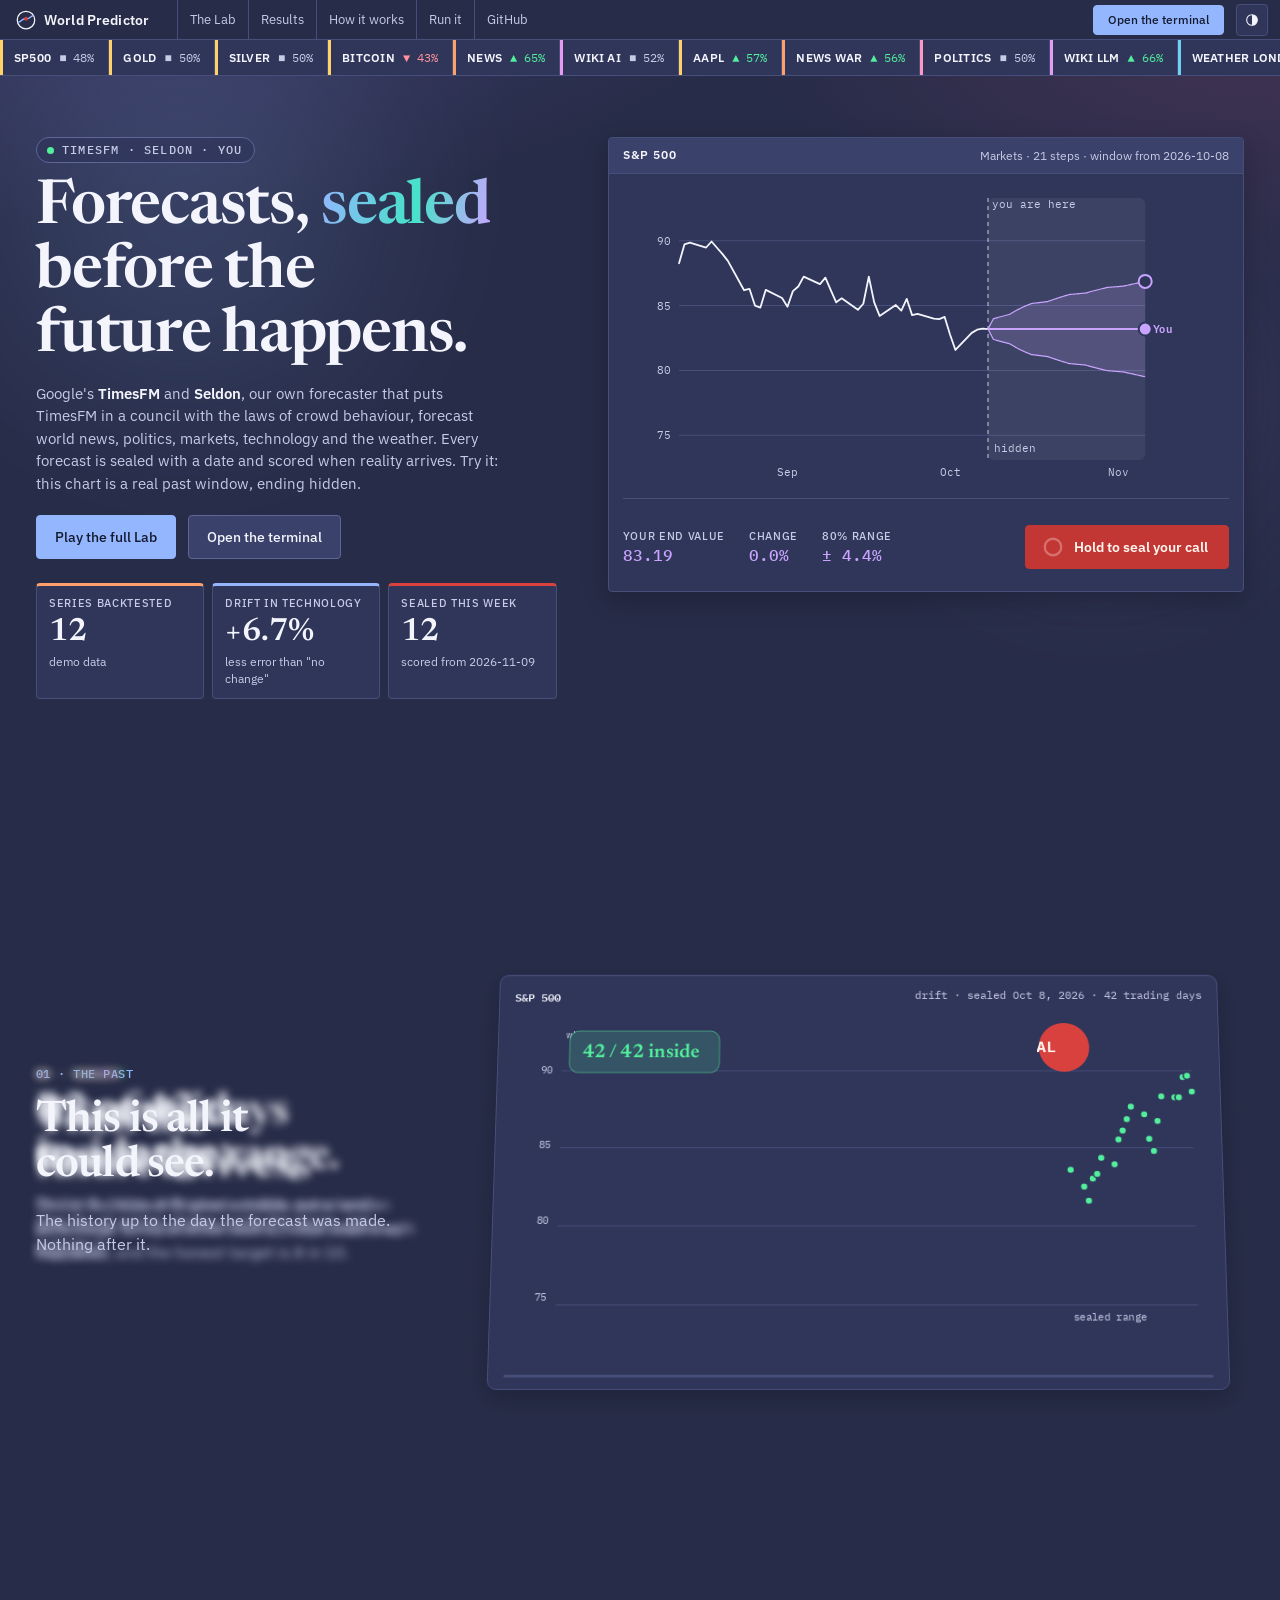
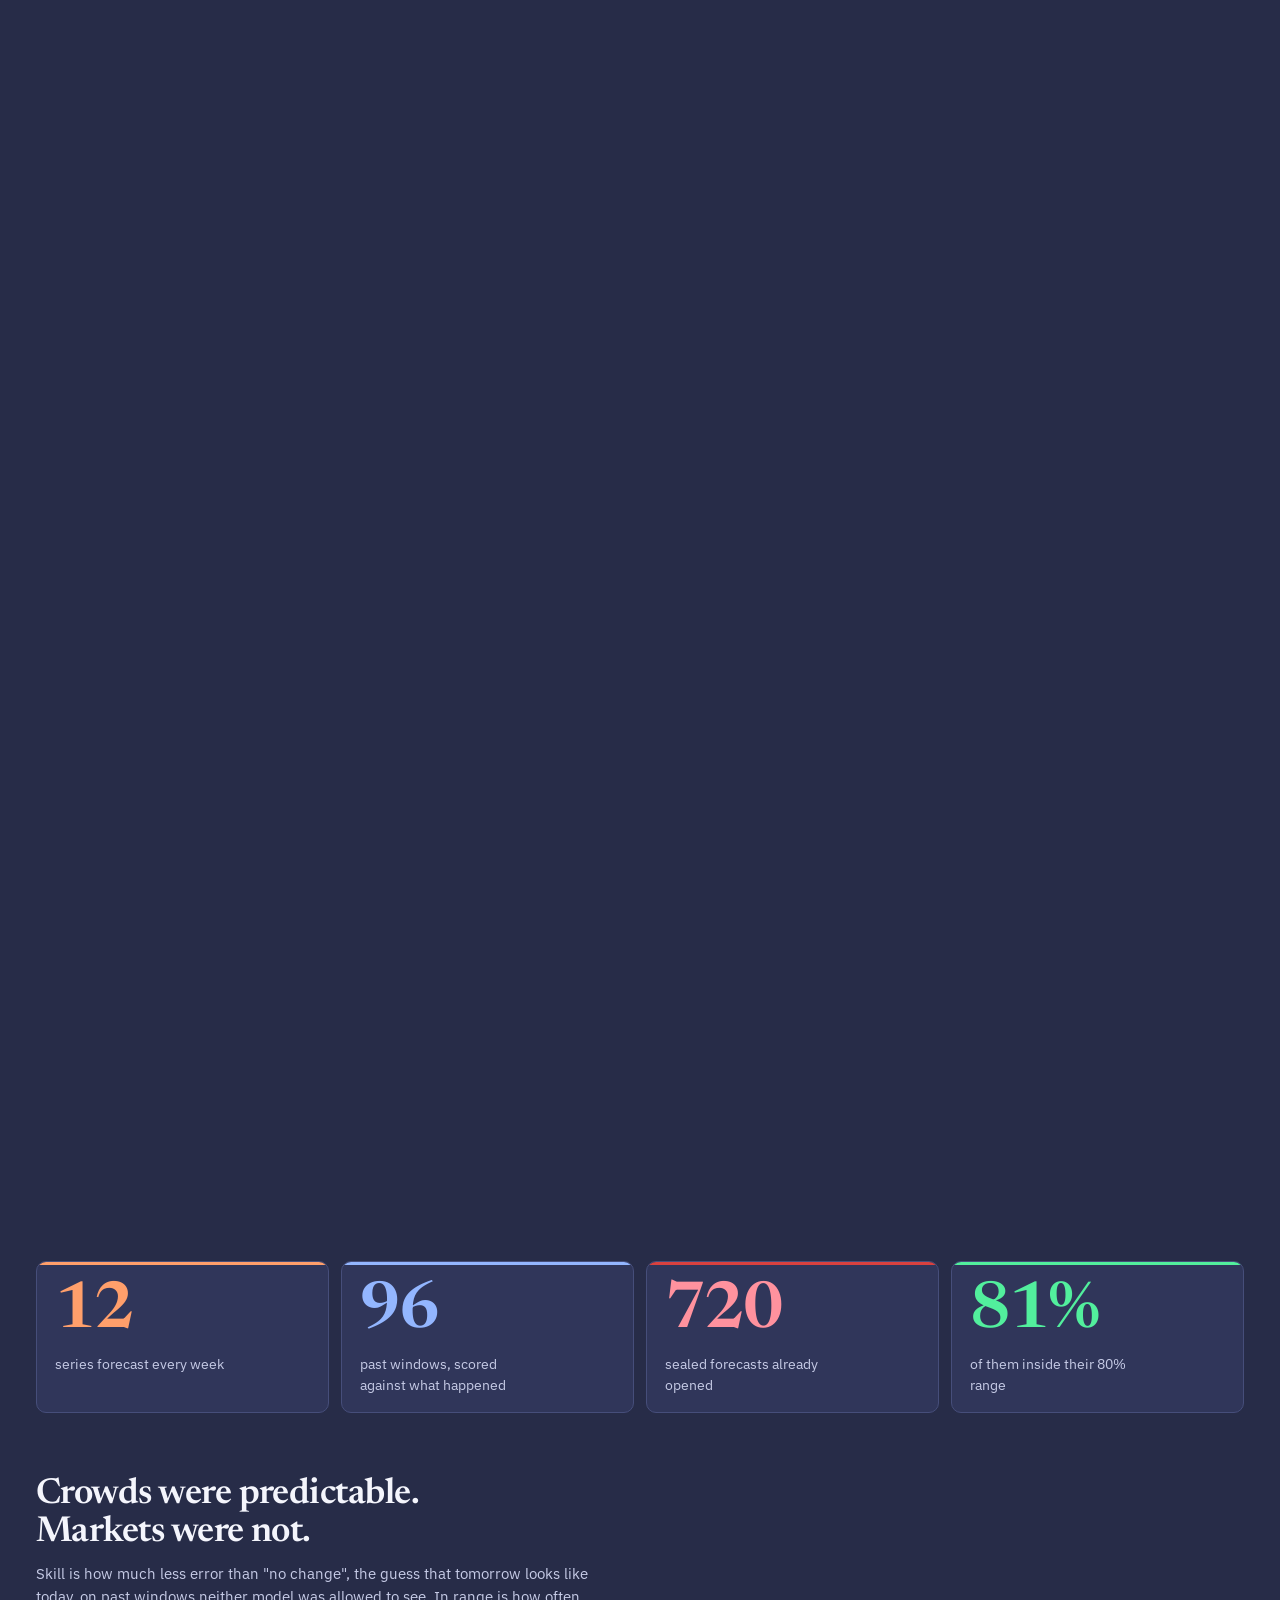
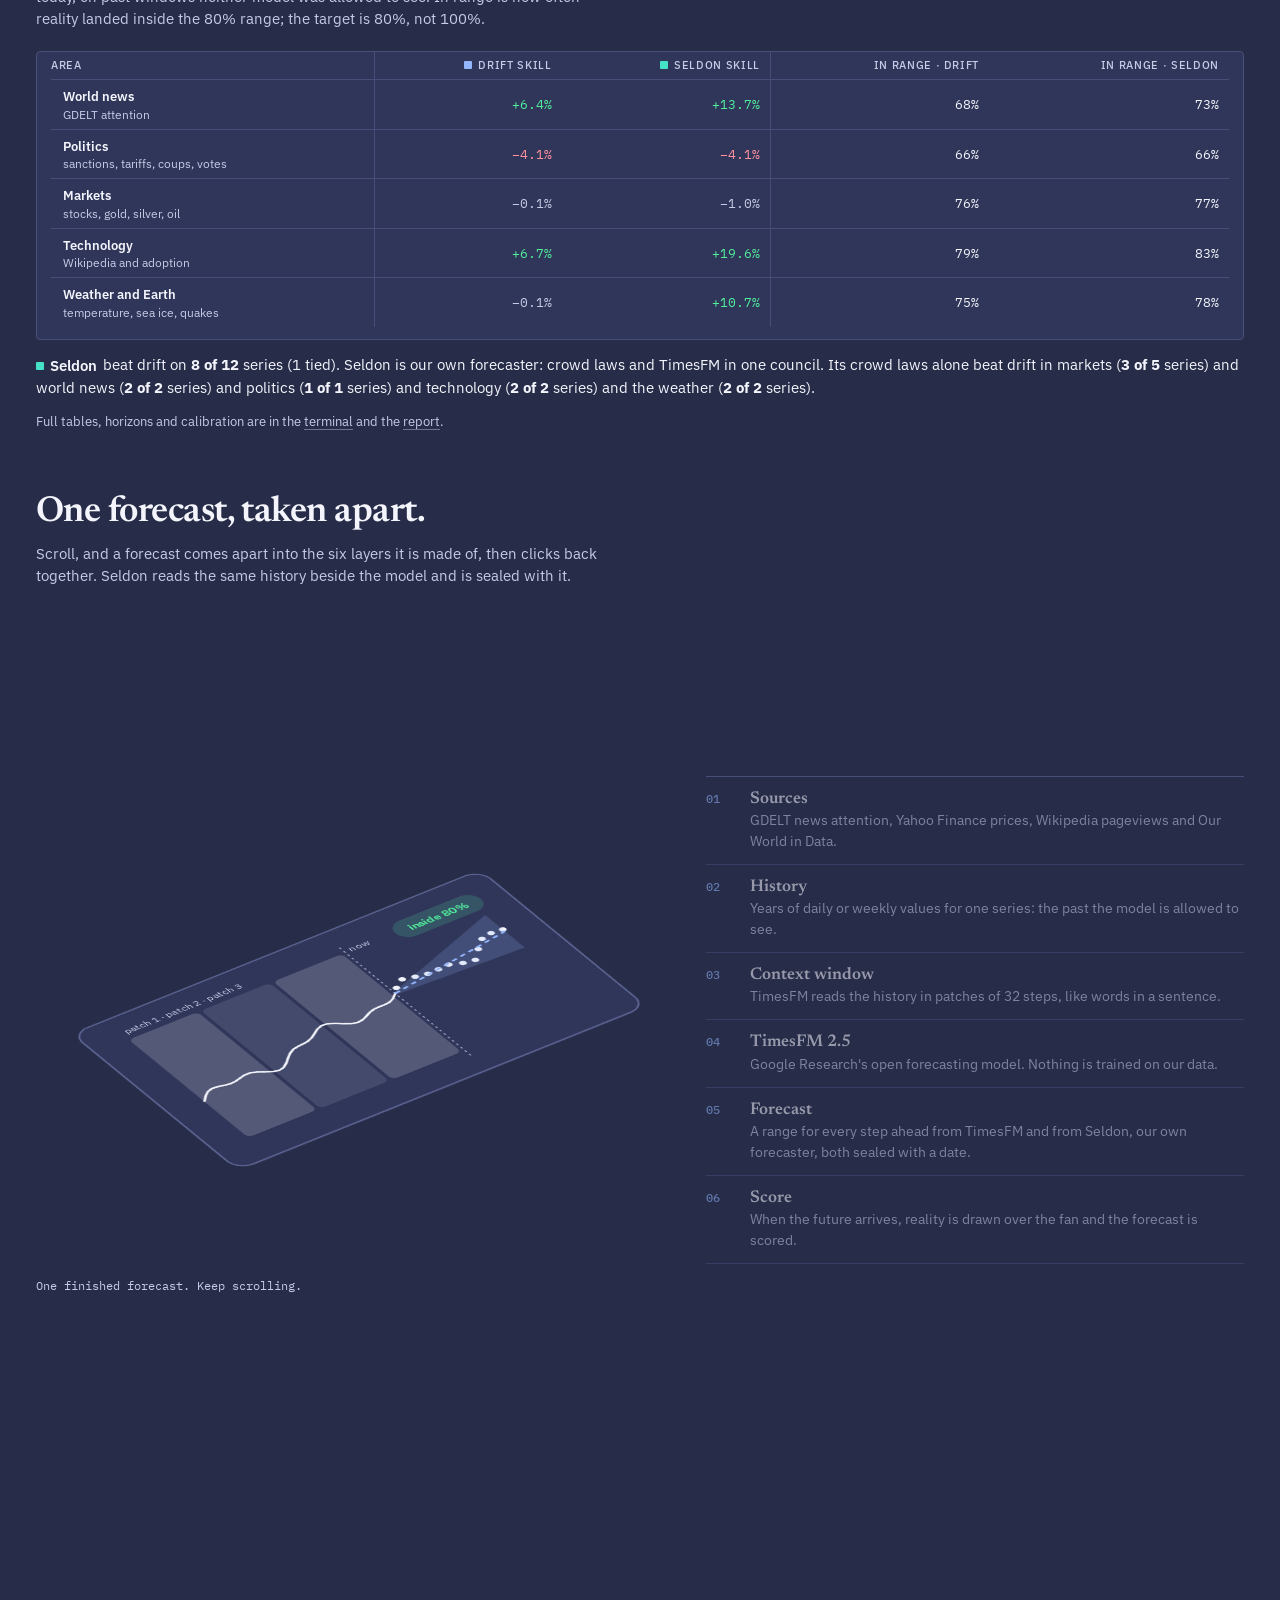
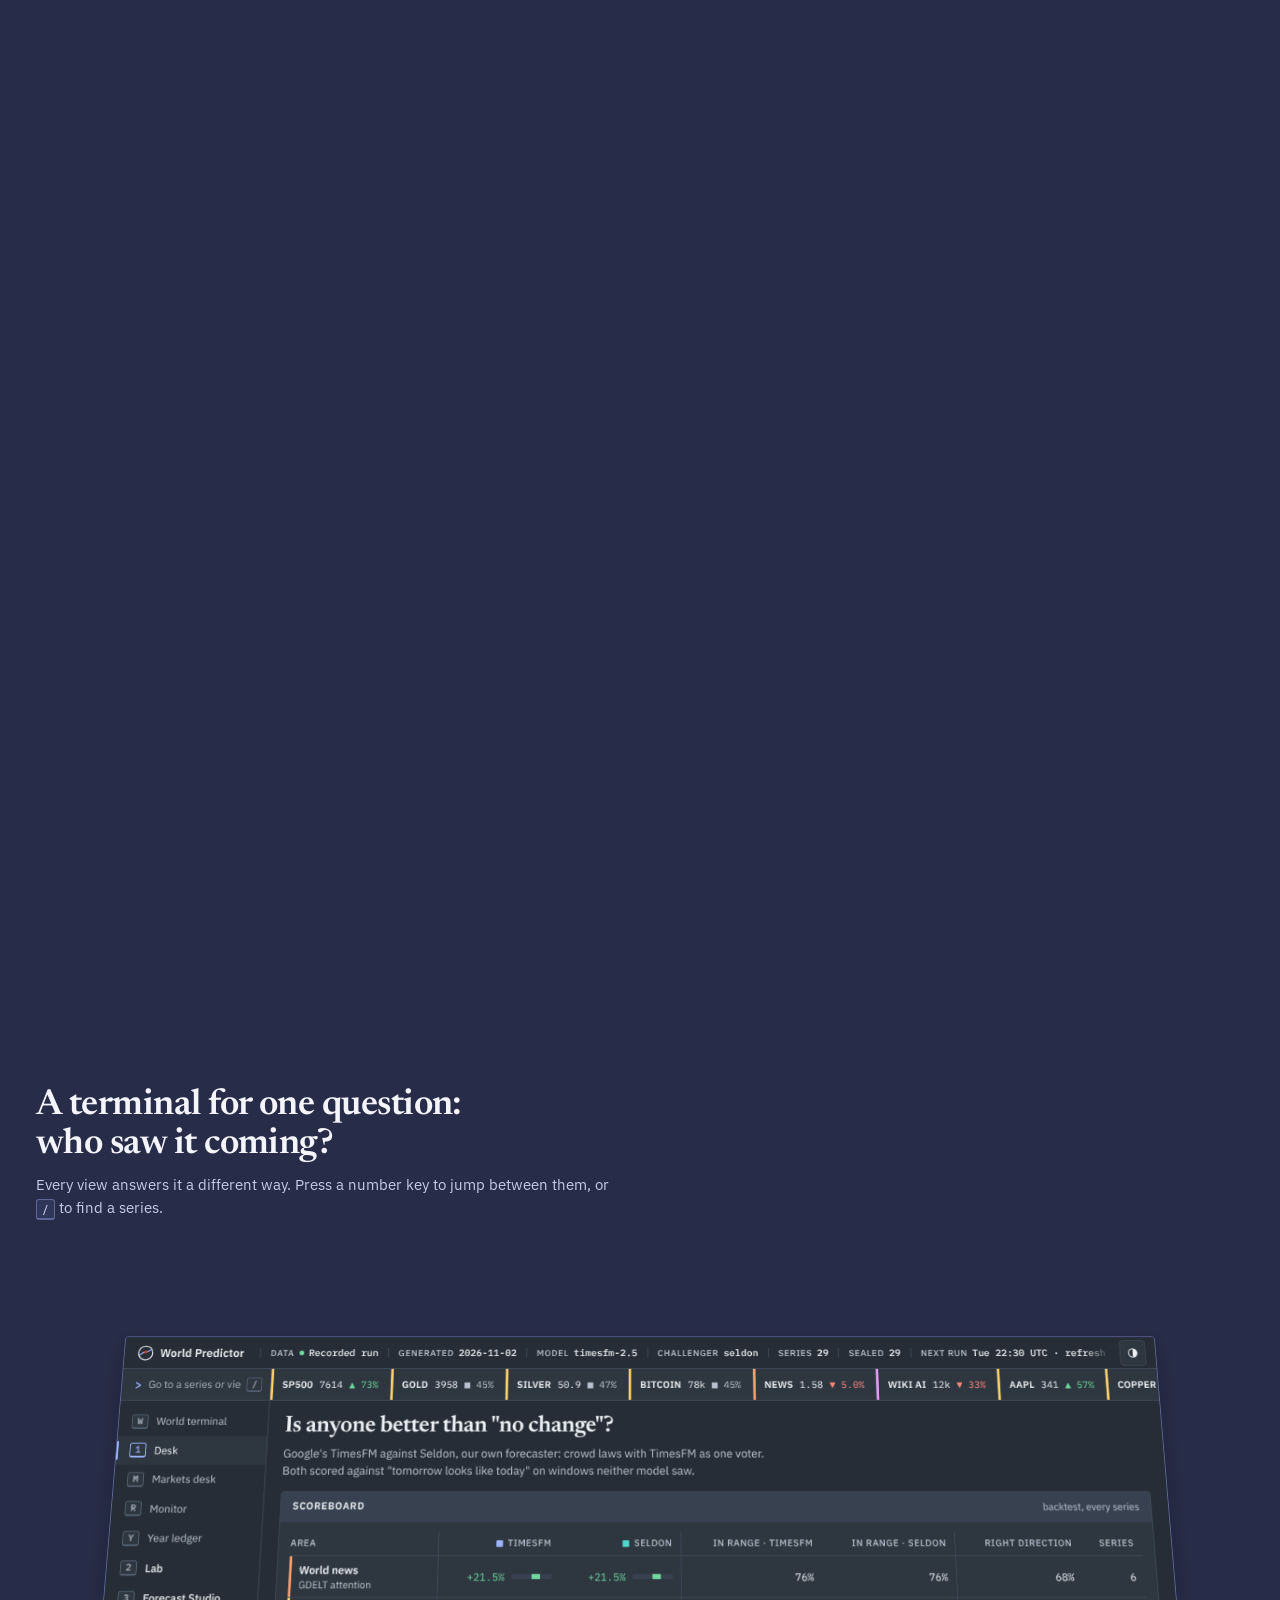
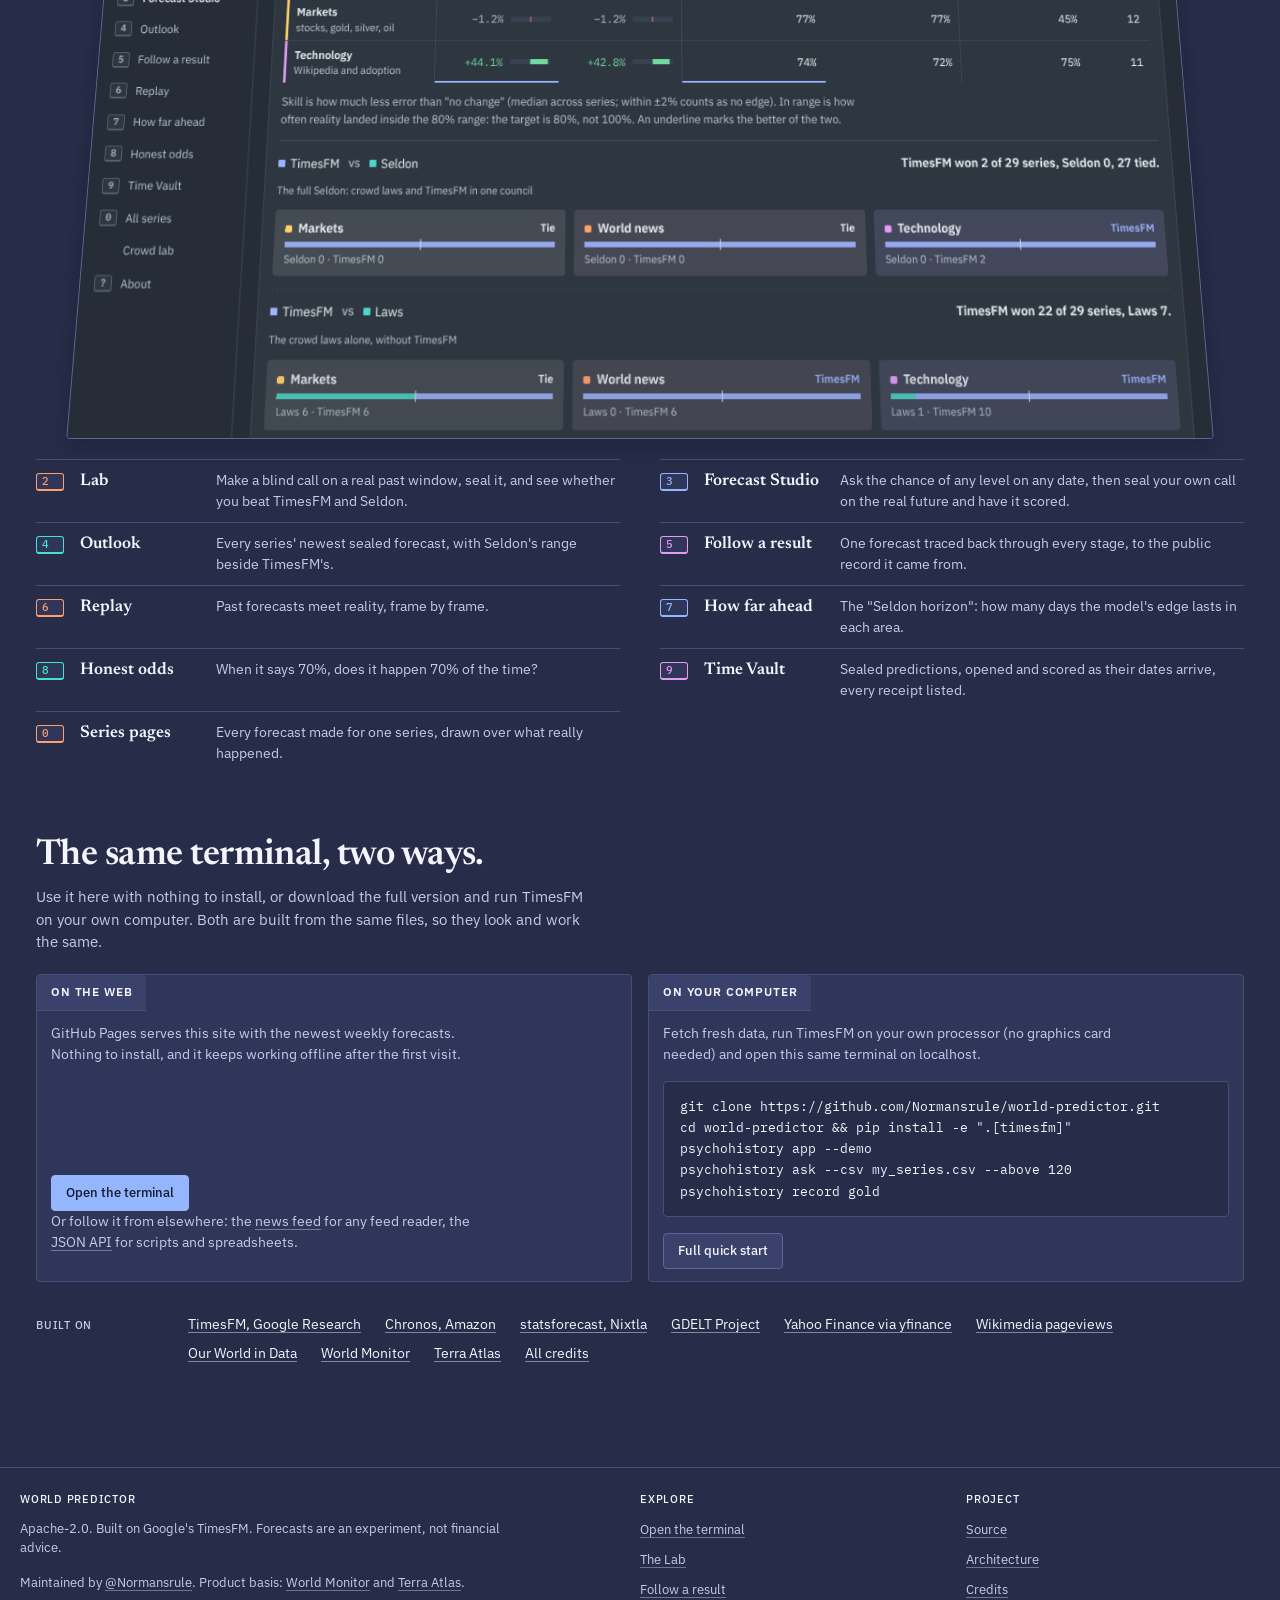
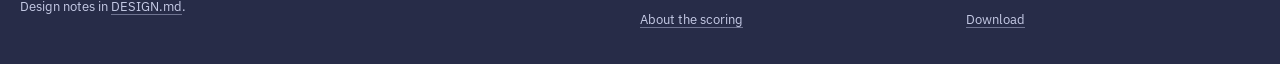
==== commit 57a5882f: "Seldon's own view: a council without TimesFM, a second opinion instead of a copy; includes what real" ====
--- a/site/index.html
+++ b/site/index.html
@@ -11,6 +11,7 @@
   <meta property="og:image" content="assets/banner-dark.svg">
   <link rel="icon" href="assets/icon.svg" type="image/svg+xml">
   <link rel="manifest" href="manifest.webmanifest">
+  <link rel="alternate" type="application/atom+xml" title="World Predictor: sealed forecasts and results" href="feed.xml">
   <link rel="preconnect" href="https://fonts.googleapis.com"><link rel="preconnect" href="https://fonts.gstatic.com" crossorigin>
   <link rel="stylesheet" href="https://fonts.googleapis.com/css2?family=IBM+Plex+Mono:wght@400;500;600&family=IBM+Plex+Sans:wght@400;500;600&family=Newsreader:ital,opsz,wght@0,6..72,500;0,6..72,600;1,6..72,500&display=swap">
   <link rel="stylesheet" href="app/css/app.css">
@@ -146,6 +147,7 @@
         <header class="ph"><h2>On the web</h2></header>
         <p>GitHub Pages serves this site with the newest weekly forecasts. Nothing to install, and it keeps working offline after the first visit.</p>
         <a class="btn primary" href="app/">Open the terminal</a>
+        <p class="dim">Or follow it from elsewhere: the <a href="feed.xml">news feed</a> for any feed reader, the <a href="api/index.json">JSON API</a> for scripts and spreadsheets.</p>
       </div>
       <div class="card">
         <header class="ph"><h2>On your computer</h2></header>
--- a/site/app/css/app.css
+++ b/site/app/css/app.css
@@ -17,7 +17,7 @@
 :root {
   --bg: #272c48; --panel: #30365a; --panel-2: #3a416a; --line: #464e7a; --line-2: #5d6696;
   --ink: #f4f5fc; --ink-2: #c6cbe6; --ink-3: #b3b9db;
-  --tfm: #93b6ff; --seldon: #46e2c8; --you: #c9a4ff; --seal: #d9413f;
+  --tfm: #93b6ff; --seldon: #46e2c8; --you: #c9a4ff; --seal: #d9413f; --seal-fill: #c23634;
   --up: #52ef9d; --down: #ff929e; --warn: #ffd166; --hypo: #f0a8e2; --radiant: #ffad45; --rival: #9be06a;
   --t-watch: #ffd34d; --t-major: #ffa05a; --t-world: #ff92b6; --band-sure: rgba(255, 79, 139, .26);
   --grad: linear-gradient(100deg, #9b87ff 0%, #ff5fa2 52%, #ffb347 100%);
@@ -47,7 +47,7 @@
 :root[data-theme="light"] {
   --bg: #e6e8f6; --panel: #f1f2fb; --panel-2: #dee1f2; --line: #c8cce6; --line-2: #a7add2;
   --ink: #14172e; --ink-2: #3b4064; --ink-3: #4a4f74;
-  --tfm: #2a45c4; --seldon: #04665e; --you: #6034c0; --seal: #b0232b;
+  --tfm: #2a45c4; --seldon: #04665e; --you: #6034c0; --seal: #b0232b; --seal-fill: #b0232b;
   --up: #0f6a3e; --down: #a3172f; --warn: #6e4c00; --hypo: #77315f; --radiant: #8c4600; --rival: #3d6b12;
   --t-watch: #845900; --t-major: #a4440a; --t-world: #bd1150; --band-sure: rgba(189, 17, 80, .16);
   --grad: linear-gradient(100deg, #5b3fd6 0%, #c8166a 55%, #b45a00 100%);
@@ -86,7 +86,7 @@
 /* ---------- status bar: what this terminal is showing, at a glance ---------- */
 .status { position: sticky; top: 0; z-index: 20; display: flex; align-items: center; gap: 12px; height: 40px; padding: 0 12px 0 16px;
   background: var(--bg); border-bottom: 1px solid var(--line); }
-.mark { display: flex; align-items: center; gap: 8px; text-decoration: none; font: 600 14px/1 var(--sans); letter-spacing: .01em; white-space: nowrap; }
+.mark { display: flex; align-items: center; min-height: 32px; min-width: 32px; gap: 8px; text-decoration: none; font: 600 14px/1 var(--sans); letter-spacing: .01em; white-space: nowrap; }
 .mark svg { width: 20px; height: 20px; flex: none; }
 .readouts { display: flex; gap: 0; margin: 0 0 0 8px; min-width: 0; overflow: hidden; flex: 1;
   mask-image: linear-gradient(90deg, #000 calc(100% - 32px), transparent); }
@@ -225,7 +225,7 @@
 th:first-child, td:first-child { text-align: left; padding-left: 0; }
 td:first-child { font-family: var(--sans); font-size: 13px; }
 tbody tr:last-child td { border-bottom: 0; }
-th button { all: unset; cursor: pointer; }
+th button { all: unset; cursor: pointer; display: inline-flex; align-items: center; min-height: 24px; padding: 2px 0; }
 th button:focus-visible { outline: 2px solid var(--tfm); outline-offset: 2px; }
 @media (hover: hover) { th button:hover { color: var(--ink); } }
 td .bar { display: inline-block; height: 6px; vertical-align: middle; margin-left: 8px; }
@@ -450,7 +450,7 @@
 .your-call div { display: grid; gap: 2px; }
 .your-call dt { font: 500 11px var(--sans); color: var(--ink-2); text-transform: uppercase; letter-spacing: .06em; }
 .your-call dd { margin: 0; font: 500 16px var(--mono); color: var(--you); }
-.seal-btn { position: relative; min-height: 44px; padding: 0 20px 0 16px; border-radius: var(--r); border: 1px solid var(--seal); background: var(--seal); color: var(--on-seal);
+.seal-btn { position: relative; min-height: 44px; padding: 0 20px 0 16px; border-radius: var(--r); border: 1px solid var(--seal-fill, var(--seal)); background: var(--seal-fill, var(--seal)); color: var(--on-seal);
   font: 600 14px/1 var(--sans); display: inline-flex; align-items: center; gap: 10px; overflow: hidden; touch-action: none; user-select: none; -webkit-user-select: none;
   transition: transform .16s var(--ease); }
 .seal-btn:active { transform: scale(.97); }
@@ -749,7 +749,7 @@
 .tm-cmd input { caret-color: var(--warn); }
 .tm .chart .draw, .tm .chart .grow, .tm .chart .fade, .tm .chart .mark { animation: none; stroke-dashoffset: 0; opacity: 1; transform: none; }
 .tm-go, .tm-seal { min-height: 34px; padding: 0 14px; border: 0; border-radius: var(--r); background: var(--warn); color: var(--bg); font: 600 12.5px var(--mono); letter-spacing: .06em; cursor: pointer; }
-.tm-seal { background: var(--seal); color: var(--on-seal); }
+.tm-seal { background: var(--seal-fill, var(--seal)); color: var(--on-seal); }
 .tm-go:focus-visible, .tm-seal:focus-visible { outline: 2px solid var(--ink); outline-offset: 2px; }
 .tm-keys { display: flex; flex-wrap: wrap; gap: 4px; }
 .tm-key { min-height: 30px; padding: 0 9px; border: 1px solid var(--line-2); border-radius: 3px; background: var(--panel-2); color: var(--ink-2); font: 600 11.5px var(--mono); letter-spacing: .06em; cursor: pointer; }
@@ -972,9 +972,9 @@
 .icon-b[aria-pressed="true"] { color: var(--t-watch); border-color: var(--t-watch); }
 @media (hover: hover) { .icon-b:hover { color: var(--ink); border-color: var(--ink-3); } }
 .icon-b:active { transform: scale(.96); }
-.toast { position: absolute; right: 0; top: calc(100% + 8px); z-index: 5; max-width: min(420px, 90vw); padding: 8px 12px; border-radius: 10px; font-size: 13px; overflow-wrap: anywhere;
+.tf-tools .toast { position: absolute; right: 0; top: calc(100% + 8px); bottom: auto; left: auto; z-index: 5; max-width: min(420px, 90vw); padding: 8px 12px; border-radius: 10px; font-size: 13px; overflow-wrap: anywhere;
   background: var(--tip-bg); color: var(--tip-ink); opacity: 0; transform: translateY(-4px); pointer-events: none; transition: opacity .2s var(--ease), transform .2s var(--ease); }
-.toast.on { opacity: 1; transform: none; }
+.tf-tools .toast.on { opacity: 1; transform: none; }
 #help-btn { font: 600 14px var(--sans); color: var(--ink-2); }
 #help { width: min(520px, calc(100vw - 32px)); padding: 0 20px 18px; border-radius: 16px; border: 1px solid var(--line-2); background: var(--panel); color: var(--ink); }
 #help::backdrop { background: rgba(10, 12, 30, .55); backdrop-filter: blur(3px); }
@@ -985,7 +985,7 @@
 #help p { color: var(--ink-2); font-size: 13px; margin: 14px 0 0; }
 @media (max-width: 860px) {
   .tf-tools { width: 100%; } .tf-tools .pick { flex: 1 1 100%; } .pick select { width: 100%; }
-  .toast { left: 0; right: auto; }
+  .tf-tools .toast { left: 0; right: auto; }
   /* A phone gets a tab bar at the bottom, in thumb reach: the five main places and More. */
   .rail { position: fixed; top: auto; bottom: 0; left: 0; right: 0; z-index: 30; height: calc(60px + env(safe-area-inset-bottom)); padding: 0 0 env(safe-area-inset-bottom);
     display: grid; grid-template-columns: repeat(6, minmax(0, 1fr)); overflow: visible; border-top: 1px solid var(--line); border-bottom: 0;
@@ -1055,3 +1055,195 @@
 @media (max-width: 1100px) { .bf-grid { grid-template-columns: minmax(0, 1fr) minmax(0, 1fr); } .bf-grid > :first-child { grid-column: 1 / -1; } }
 @media (max-width: 860px) { .bf-grid { grid-template-columns: minmax(0, 1fr); } .bf-rev { grid-template-columns: minmax(0, 1fr) auto; } .bf-rev .track { grid-column: 1 / -1; grid-row: 2; } }
 @media (max-width: 520px) { .bf-t-models { font-size: 12px; } .bf-t-models th:nth-child(2), .bf-t-models td:nth-child(2) { display: none; } }
+
+/* ---------- offline mode ---------- */
+#toast.on { pointer-events: auto; } #toast .btn { min-height: 28px; margin-left: 10px; padding: 0 10px; }
+.net { display: inline-flex; align-items: center; gap: 6px; height: 26px; padding: 0 10px; border-radius: 999px; font: 600 11.5px var(--sans); letter-spacing: .02em;
+  border: 1px solid color-mix(in srgb, var(--tfm) 50%, var(--line)); background: color-mix(in srgb, var(--tfm) 14%, var(--panel)); color: var(--ink); white-space: nowrap; }
+.net[hidden] { display: none; }
+.net i { width: 7px; height: 7px; border-radius: 50%; background: var(--tfm); }
+.net.off { border-color: color-mix(in srgb, var(--warn) 55%, var(--line)); background: color-mix(in srgb, var(--warn) 14%, var(--panel)); }
+.net.off i { background: var(--warn); animation: blink 1.6s ease-in-out infinite; }
+@keyframes blink { 50% { opacity: .3; } }
+@media (prefers-reduced-motion: reduce) { .net.off i { animation: none; } }
+#offline-box { margin-top: 16px; padding-top: 14px; border-top: 1px solid var(--line); }
+#offline-box h3 { margin: 0 0 6px; font: 600 16px var(--display); }
+#offline-box p { margin: 8px 0 0; } #offline-box .btn { margin-right: 8px; }
+.ob-state { padding: 8px 10px; border-radius: 10px; background: var(--panel-2); color: var(--ink) !important; }
+.ob-state.ok { background: color-mix(in srgb, var(--up) 12%, var(--panel)); }
+@media (max-width: 860px) { #toast { bottom: calc(72px + env(safe-area-inset-bottom)); max-width: calc(100vw - 32px); } .net span { display: none; } .net { padding: 0 8px; } }
+
+/* ---------- world events ---------- */
+.ev-hero .lede b { color: var(--ink); }
+.ev-tools { display: flex; gap: 10px; flex-wrap: wrap; }
+.ev-cards { display: grid; grid-template-columns: repeat(3, minmax(0, 1fr)); gap: 14px; }
+.ev-card { display: grid; gap: 8px; align-content: start; padding: 16px; border-radius: 16px; background: var(--panel); border: 1px solid var(--line); border-top: 3px solid var(--c);
+  cursor: pointer; transition: transform .2s var(--ease), border-color .2s var(--ease); }
+.ev-card.spike { --c: var(--t-world); } .ev-card.lull { --c: var(--tfm); } .ev-card.higher { --c: var(--up); }
+@media (hover: hover) { .ev-card:hover { transform: translateY(-2px); border-color: var(--c); } }
+.ev-card:focus-visible { outline: 2px solid var(--c); outline-offset: 2px; }
+.ev-top { display: flex; justify-content: space-between; align-items: center; gap: 8px; }
+.ev-area { font: 600 11px/1 var(--sans); letter-spacing: .08em; text-transform: uppercase; color: var(--ink-2); }
+.ev-p { display: flex; align-items: baseline; gap: 10px; } .ev-p b { font: 600 40px/1 var(--display); color: var(--c); } .ev-p span { font-size: 12px; color: var(--ink-2); }
+.ev-said { margin: 0; font-weight: 600; font-size: 14.5px; line-height: 1.35; }
+.ev-spark { width: 100%; height: 54px; display: block; }
+.ev-spark path { fill: none; stroke: var(--ink-2); stroke-width: 1.6; vector-effect: non-scaling-stroke; }
+.ev-spark circle { fill: var(--c, var(--ink)); }
+.ev-spark line { stroke-width: 1; stroke-dasharray: 3 3; vector-effect: non-scaling-stroke; } .ev-spark .hi { stroke: var(--t-world); } .ev-spark .lo { stroke: var(--tfm); }
+.ev-news { list-style: none; margin: 0; padding: 0; display: grid; gap: 6px; font-size: 12.5px; }
+.ev-news a { color: var(--ink); text-decoration: none; } .ev-news a:hover { text-decoration: underline; }
+.ev-news small { display: block; color: var(--ink-3); font-size: 11.5px; }
+.ev-nonews { margin: 0; font-size: 12px; color: var(--ink-3); }
+.ev-mom { font: 600 11.5px var(--mono); color: var(--ink-2); white-space: nowrap; } .ev-mom.up { color: var(--t-major); } .ev-mom.down { color: var(--tfm); }
+.ev-table { width: 100%; border-collapse: collapse; font-size: 13px; }
+.ev-table th, .ev-table td { padding: 9px 8px; border-bottom: 1px solid var(--line); text-align: left; vertical-align: middle; }
+.ev-table thead th { font: 600 10.5px var(--sans); text-transform: uppercase; letter-spacing: .06em; color: var(--ink-2); }
+.ev-table tbody tr[data-open] { cursor: pointer; } .ev-table tbody tr[data-open]:hover, .ev-table tr.open { background: var(--panel); }
+.ev-table tbody th b { display: block; font-weight: 600; } .ev-table tbody th small { color: var(--ink-3); }
+.ev-table td span { font: 600 13px var(--mono); margin-left: 8px; font-variant-numeric: tabular-nums; }
+.ev-meter { display: inline-block; width: 70px; height: 8px; border-radius: 4px; background: var(--panel-2); vertical-align: middle; overflow: hidden; }
+.ev-meter i { display: block; height: 100%; border-radius: 4px; background: var(--c); } .ev-meter.hi { --c: var(--t-world); } .ev-meter.lo { --c: var(--tfm); } .ev-meter.up { --c: var(--up); }
+.ev-detail td { background: var(--panel); }
+.ev-d { display: grid; grid-template-columns: minmax(0, 1fr) minmax(0, 1fr); gap: 24px; padding: 6px 4px 10px; }
+.ev-d h4 { margin: 0 0 8px; font: 600 11px/1 var(--sans); letter-spacing: .08em; text-transform: uppercase; color: var(--ink-2); }
+.ev-mini { border-collapse: collapse; font-size: 13px; } .ev-mini th, .ev-mini td { padding: 4px 14px 4px 0; text-align: left; border: 0; }
+.ev-mini td { font: 500 13px var(--mono); } .ev-mini em { font-style: normal; font: 600 10px var(--sans); text-transform: uppercase; color: var(--up); margin-left: 4px; }
+.ev-d .ev-spark { height: 80px; margin-top: 10px; --c: var(--ink); }
+.ev-key { display: flex; gap: 6px 12px; align-items: center; font-size: 12px; color: var(--ink-3); margin: 4px 0 0; }
+.ev-key span { display: inline-block; width: 16px; border-top: 2px dashed; margin-right: -6px; } .ev-key .k-hi { color: var(--t-world); } .ev-key .k-lo { color: var(--tfm); }
+.ev-rec ul { margin: 0 0 10px; padding-left: 20px; display: grid; gap: 4px; }
+.ev-chips { display: grid; grid-template-columns: repeat(3, minmax(0, 1fr)); gap: 12px; }
+.ev-chip { display: grid; gap: 2px; padding: 12px 14px; border-radius: 14px; text-decoration: none; color: var(--ink); background: var(--panel); border: 1px solid var(--line); border-left: 4px solid var(--t-world); }
+.ev-chip b { font: 600 26px/1 var(--display); color: var(--t-world); } .ev-chip span { font-weight: 600; } .ev-chip small { color: var(--ink-3); font-size: 12px; overflow: hidden; display: -webkit-box; -webkit-line-clamp: 2; -webkit-box-orient: vertical; }
+@media (hover: hover) { .ev-chip:hover { border-color: var(--t-world); } }
+@media (max-width: 1100px) { .ev-cards { grid-template-columns: repeat(2, minmax(0, 1fr)); } }
+/* Betting odds (Polymarket) in World events */
+.bets { list-style: none; margin: 0; padding: 0; display: grid; grid-template-columns: repeat(2, minmax(0, 1fr)); gap: 10px 18px; }
+.bet { display: grid; grid-template-columns: 86px minmax(0, 1fr); gap: 12px; align-items: start; padding: 12px 14px; border-radius: 12px; background: var(--panel-2); }
+.bet-p b { display: block; font-size: 24px; font-weight: 700; font-variant-numeric: tabular-nums; line-height: 1.1; margin-bottom: 6px; }
+.bet-p .ev-meter { width: 100%; }
+.bet-q a { color: var(--ink); font-weight: 600; text-decoration: none; line-height: 1.35; }
+.bet-q a:hover, .bet-q a:focus-visible { text-decoration: underline; }
+.bet-q small { display: block; margin-top: 6px; color: var(--ink-2); font-size: 12.5px; line-height: 1.5; }
+.bet-q small .ev-area { margin-right: 2px; }
+.bet-q .up { color: var(--up); } .bet-q .down { color: var(--down); }
+@media (max-width: 860px) { .bets { grid-template-columns: minmax(0, 1fr); } .bet { grid-template-columns: 64px minmax(0, 1fr); } .bet-p b { font-size: 20px; } }
+@media (max-width: 860px) { .ev-cards, .ev-chips, .ev-d { grid-template-columns: minmax(0, 1fr); } .ev-meter { width: 40px; } .ev-table .ev-n, .ev-table thead th:last-child { display: none; } .ev-p b { font-size: 34px; } }
+/* Would following the forecasts have made money? (Markets desk) */
+.mk-verdict { margin: 4px 0 14px; font: 600 15.5px/1.45 var(--sans); color: var(--ink); max-width: 72ch; }
+#mk-follow .mk-grid { align-items: start; }
+/* Accessibility floor (round 6 audit): every control at least 24 px to hit (WCAG 2.2, 2.5.8) */
+table.mk-watch input[type="checkbox"] { width: 18px; height: 18px; margin: 3px; }
+#tm-movers button { min-height: 24px; }
+#footer a, footer a { display: inline-block; min-height: 24px; line-height: 24px; }
+button.linkish, button.pm, a.back { display: inline-flex; align-items: center; min-height: 24px; }
+.mo-toggle input[type="checkbox"] { width: 18px; height: 18px; }
+
+/* Coming up: the calendar of settle days */
+.cal-group .bh h2 { font-size: 20px; }
+.cal-day { display: grid; grid-template-columns: 64px minmax(0, 1fr); gap: 16px; padding: 12px 0; border-top: 1px solid var(--line); }
+.cal-day:first-of-type { border-top: 0; }
+.cal-date { display: flex; flex-direction: column; align-items: center; gap: 2px; padding: 8px 0; border-radius: 12px; background: var(--panel-2); align-self: start; }
+.cal-date b { font: 700 24px/1 var(--sans); font-variant-numeric: tabular-nums; }
+.cal-date span, .cal-date small { font: 600 11px/1.2 var(--sans); letter-spacing: .06em; text-transform: uppercase; color: var(--ink-2); }
+.cal-list { list-style: none; margin: 0; padding: 0; display: grid; gap: 8px; }
+.cal-row { display: grid; grid-template-columns: 96px minmax(0, 1fr) auto; gap: 12px; align-items: start; }
+.cal-tag { font: 600 11px/1.6 var(--sans); letter-spacing: .06em; text-transform: uppercase; color: var(--ink-2); border-left: 3px solid var(--c, var(--line-2)); padding-left: 8px; }
+.cal-row.k-forecast { --c: var(--tfm); } .cal-row.k-event { --c: var(--t-world, var(--warn)); } .cal-row.k-bet { --c: var(--up); } .cal-row.k-yours { --c: var(--you); }
+.cal-what a { color: var(--ink); font-weight: 600; text-decoration: none; } .cal-what a:hover, .cal-what a:focus-visible { text-decoration: underline; }
+.cal-what small { display: block; margin-top: 2px; color: var(--ink-2); font-size: 13px; line-height: 1.45; }
+.cal-p { font: 700 18px/1.2 var(--sans); font-variant-numeric: tabular-nums; }
+.seg-b small { opacity: .75; font-variant-numeric: tabular-nums; }
+.cal-teaser .cal-list { gap: 10px; }
+@media (max-width: 860px) { .cal-day { grid-template-columns: 52px minmax(0, 1fr); gap: 12px; } .cal-row { grid-template-columns: minmax(0, 1fr) auto; } .cal-tag { grid-column: 1 / -1; } }
+.cal-more { margin: 8px 0 0; color: var(--tfm); font-weight: 600; }
+
+/* Series pages: which model has been best here */
+.champ-table th[scope="row"] { font: 500 14px var(--sans); text-transform: none; letter-spacing: 0; color: var(--ink); white-space: nowrap; }
+.champ-table tr.top th, .champ-table tr.top td { font-weight: 600; }
+.champ-table .dot, .cmp-table .dot { display: inline-block; width: 10px; height: 10px; border-radius: 50%; background: var(--c); margin-right: 8px; }
+.champ-table .bar-cell { white-space: nowrap; min-width: 220px; text-align: left; }
+.champ-table .hbar { display: inline-block; vertical-align: middle; width: calc(var(--w) * 1.6); max-width: 160px; height: 10px; border-radius: 5px; background: var(--c); opacity: .85; margin-right: 10px; }
+.champ-table .more { color: var(--ink-2); font-size: 12px; margin-left: 8px; }
+.champ-table .tag { margin-left: 6px; }
+.champ-verdict { margin: 12px 0 0; max-width: 78ch; }
+@media (max-width: 640px) {
+  .champ-table .hbar, .champ-table .win, .champ-table .more { display: none; }
+  .champ-table .bar-cell { min-width: 0; }
+  .champ-table .tag { display: block; margin: 4px 0 0 18px; width: max-content; }
+}
+
+/* Compare */
+.cmp-area { display: flex; flex-wrap: wrap; align-items: center; gap: 6px; margin: 0 0 10px; }
+.cmp-area-name { flex: 0 0 150px; font: 500 12px var(--sans); color: var(--ink-2); text-transform: uppercase; letter-spacing: .05em; }
+.cmp-pick .chip { border: 1px solid var(--line); border-radius: 999px; min-height: 32px; }
+.cmp-pick .chip:last-child { border-right: 1px solid var(--line); }
+.cmp-pick .chip[aria-pressed="true"] { border-color: var(--c); box-shadow: inset 0 0 0 1px var(--c); background: color-mix(in srgb, var(--c) 14%, var(--panel)); }
+.cmp-table th[scope="row"] { font: 500 14px var(--sans); text-transform: none; letter-spacing: 0; white-space: nowrap; }
+.cmp-table .pbar { display: inline-block; vertical-align: middle; width: calc(var(--w) * 1.2); height: 8px; border-radius: 4px; background: var(--c); margin-right: 8px; opacity: .85; }
+.cmp-pick .chip { text-align: left; }
+.cmp-table .rng-m { display: none; }
+@media (max-width: 640px) {
+  .cmp-area-name { flex-basis: 100%; }
+  .cmp-table .pbar, .cmp-table th:nth-child(n+4), .cmp-table td:nth-child(n+4) { display: none; }
+  .cmp-table .rng-m { display: block; color: var(--ink-2); font-size: 11.5px; }
+  .cmp-table th[scope="row"] { white-space: normal; min-width: 9em; }
+  .cmp-table td { white-space: nowrap; }
+  .cmp-table thead th { white-space: normal; }
+  .cmp-table th[scope="row"] .dot { margin-right: 6px; }
+}
+
+/* Time Vault: track record grid */
+.tg-lede { margin: 0 0 10px; max-width: 78ch; }
+.tg { display: grid; gap: 3px; overflow-x: auto; padding-bottom: 4px; }
+.tg-row { display: grid; grid-template-columns: minmax(120px, 210px) 1fr 56px; align-items: center; gap: 10px; text-decoration: none; color: var(--ink); border-radius: 4px; padding: 1px 4px; min-width: calc(190px + var(--days) * 16px); }
+a.tg-row { border-left: 3px solid var(--c); }
+@media (hover: hover) { a.tg-row:hover { background: var(--panel-2); } }
+a.tg-row:focus-visible { outline: 2px solid var(--tfm); outline-offset: 1px; }
+.tg-name { font: 12px/1.3 var(--sans); white-space: nowrap; overflow: hidden; text-overflow: ellipsis; }
+.tg-cells { display: grid; grid-template-columns: repeat(var(--days), minmax(12px, 1fr)); gap: 3px; }
+.tg-cells i, .tg-key i { display: block; height: 16px; border-radius: 3px; }
+.tg-all { background: var(--up); }
+.tg-some { background: var(--warn); }
+:root[data-theme="light"] .tg-some { background: #d29a1c; }
+.tg-none { background: var(--down); }
+.tg-gap { background: transparent; box-shadow: inset 0 0 0 1px var(--line); }
+.tg-rate { font: 600 12px/1 var(--mono); text-align: right; }
+.tg-rate small { display: block; font: 9px/1.3 var(--mono); color: var(--ink-2); font-weight: 400; }
+.tg-head .tg-cells i { height: auto; font: 10px/1.2 var(--mono); font-style: normal; color: var(--ink-2); white-space: nowrap; overflow: visible; }
+.tg-head .tg-rate { font: 10px/1.2 var(--mono); color: var(--ink-2); font-weight: 400; }
+.tg-foot { margin-top: 6px; padding-top: 6px; border-top: 1px solid var(--line); }
+.tg-foot .tg-name { color: var(--ink-2); }
+.tg-foot .tg-cells i { height: 28px; background: linear-gradient(to top, var(--tfm) var(--h), var(--panel-2) var(--h)); }
+.tg-key { display: flex; flex-wrap: wrap; align-items: center; gap: 6px 14px; margin: 10px 0 0; font: 11px/1 var(--sans); color: var(--ink-2); }
+.tg-key i { display: inline-block; width: 12px; height: 12px; vertical-align: -2px; margin-right: 4px; }
+@media (max-width: 640px) {
+  .tg-row { grid-template-columns: 92px 1fr 40px; gap: 5px; padding: 1px 2px; min-width: calc(150px + var(--days) * 10px); }
+  .tg-cells { grid-template-columns: repeat(var(--days), minmax(7px, 1fr)); gap: 2px; }
+  .tg-cells i { height: 14px; border-radius: 2px; }
+  .tg-name { font-size: 11px; }
+}
+/* Compare: which sealed week and forecaster to judge */
+.cmp-when { display: flex; flex-wrap: wrap; align-items: center; gap: 6px 10px; margin: 12px 0 0; }
+.cmp-when[hidden] { display: none; }
+.cmp-when .chips { margin: 0; }
+.cmp-verdict { margin: 12px 0 0; font: 14px/1.45 var(--sans); color: var(--ink); }
+.cmp-verdict:empty { display: none; }
+@media (max-width: 640px) { .cmp-when .cmp-area-name { flex-basis: 100%; } }
+.sp-weeks { display: flex; flex-wrap: wrap; align-items: center; gap: 6px; margin: 12px 0 0; }
+.sp-weeks:empty { display: none; }
+.sp-weeks .cmp-area-name { flex: 0 0 auto; margin-right: 4px; }
+/* Series pages: what the odds suggest */
+.advice .adv-top { display: grid; grid-template-columns: repeat(3, minmax(0, 1fr)); gap: 12px; margin: 12px 0 0; }
+.advice .adv-top > div { background: var(--panel-2); border-radius: var(--r); padding: 10px 12px; display: grid; gap: 4px; align-content: start; }
+.adv-k { font: 500 11px/1.2 var(--sans); text-transform: uppercase; letter-spacing: .06em; color: var(--ink-2); }
+.adv-p { font: 600 28px/1.1 var(--mono); color: var(--tfm); }
+.adv-lean, .adv-act { font: 600 18px/1.25 var(--sans); }
+.adv-s { font: 12px/1.35 var(--sans); color: var(--ink-2); }
+.advice-buy .adv-act { color: var(--up); } .advice-sell .adv-act { color: var(--down); } .advice-hold .adv-act { color: var(--ink); }
+.adv-why { margin: 12px 0 8px; font: 14px/1.45 var(--sans); }
+.adv-table tr[aria-current="true"] th, .adv-table tr[aria-current="true"] td { background: color-mix(in srgb, var(--tfm) 12%, transparent); }
+.adv-table th[scope="row"] { text-transform: none; letter-spacing: 0; font: 500 13px var(--sans); white-space: nowrap; }
+@media (max-width: 640px) { .advice .adv-top { grid-template-columns: 1fr; } }
+.yr-scale { margin: 6px 0 12px; font: 13px/1.5 var(--sans); color: var(--ink-2); max-width: 90ch; }
+.yr-table .yr-naive { color: var(--ink-2); }
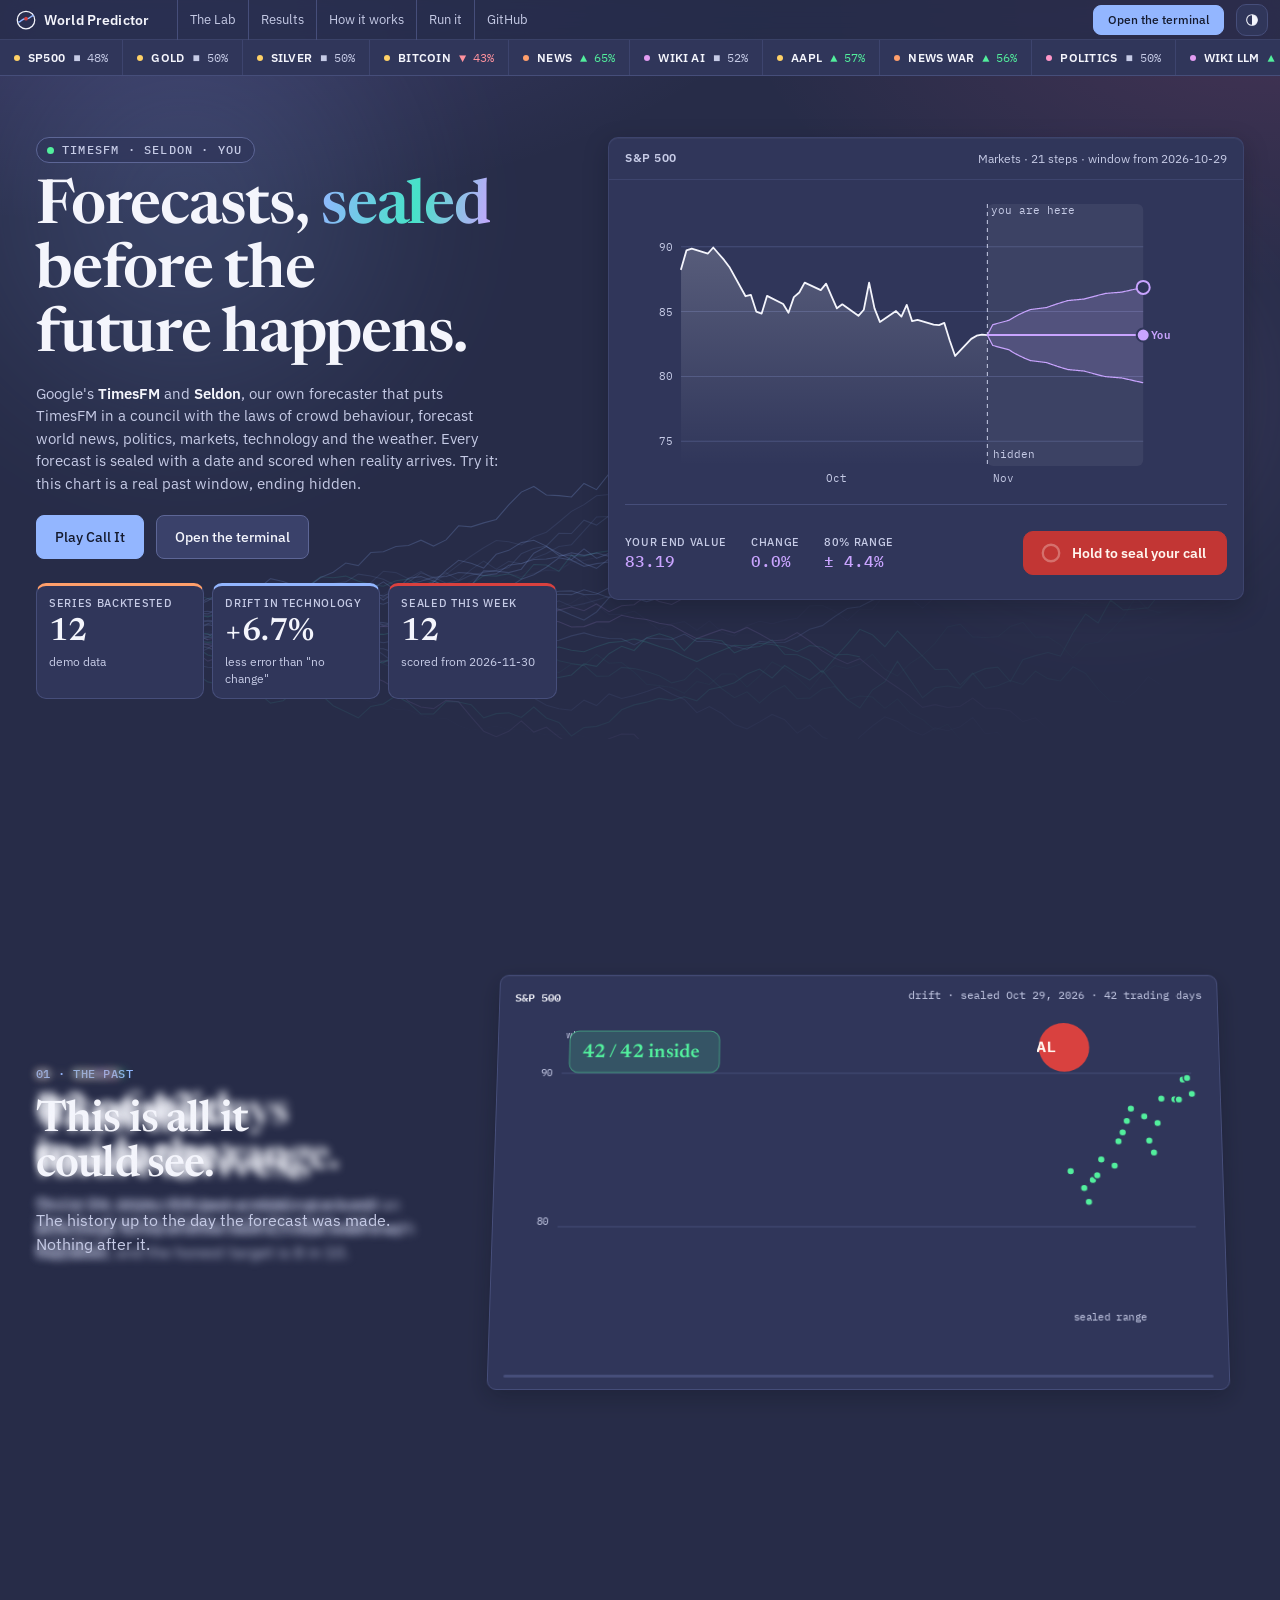
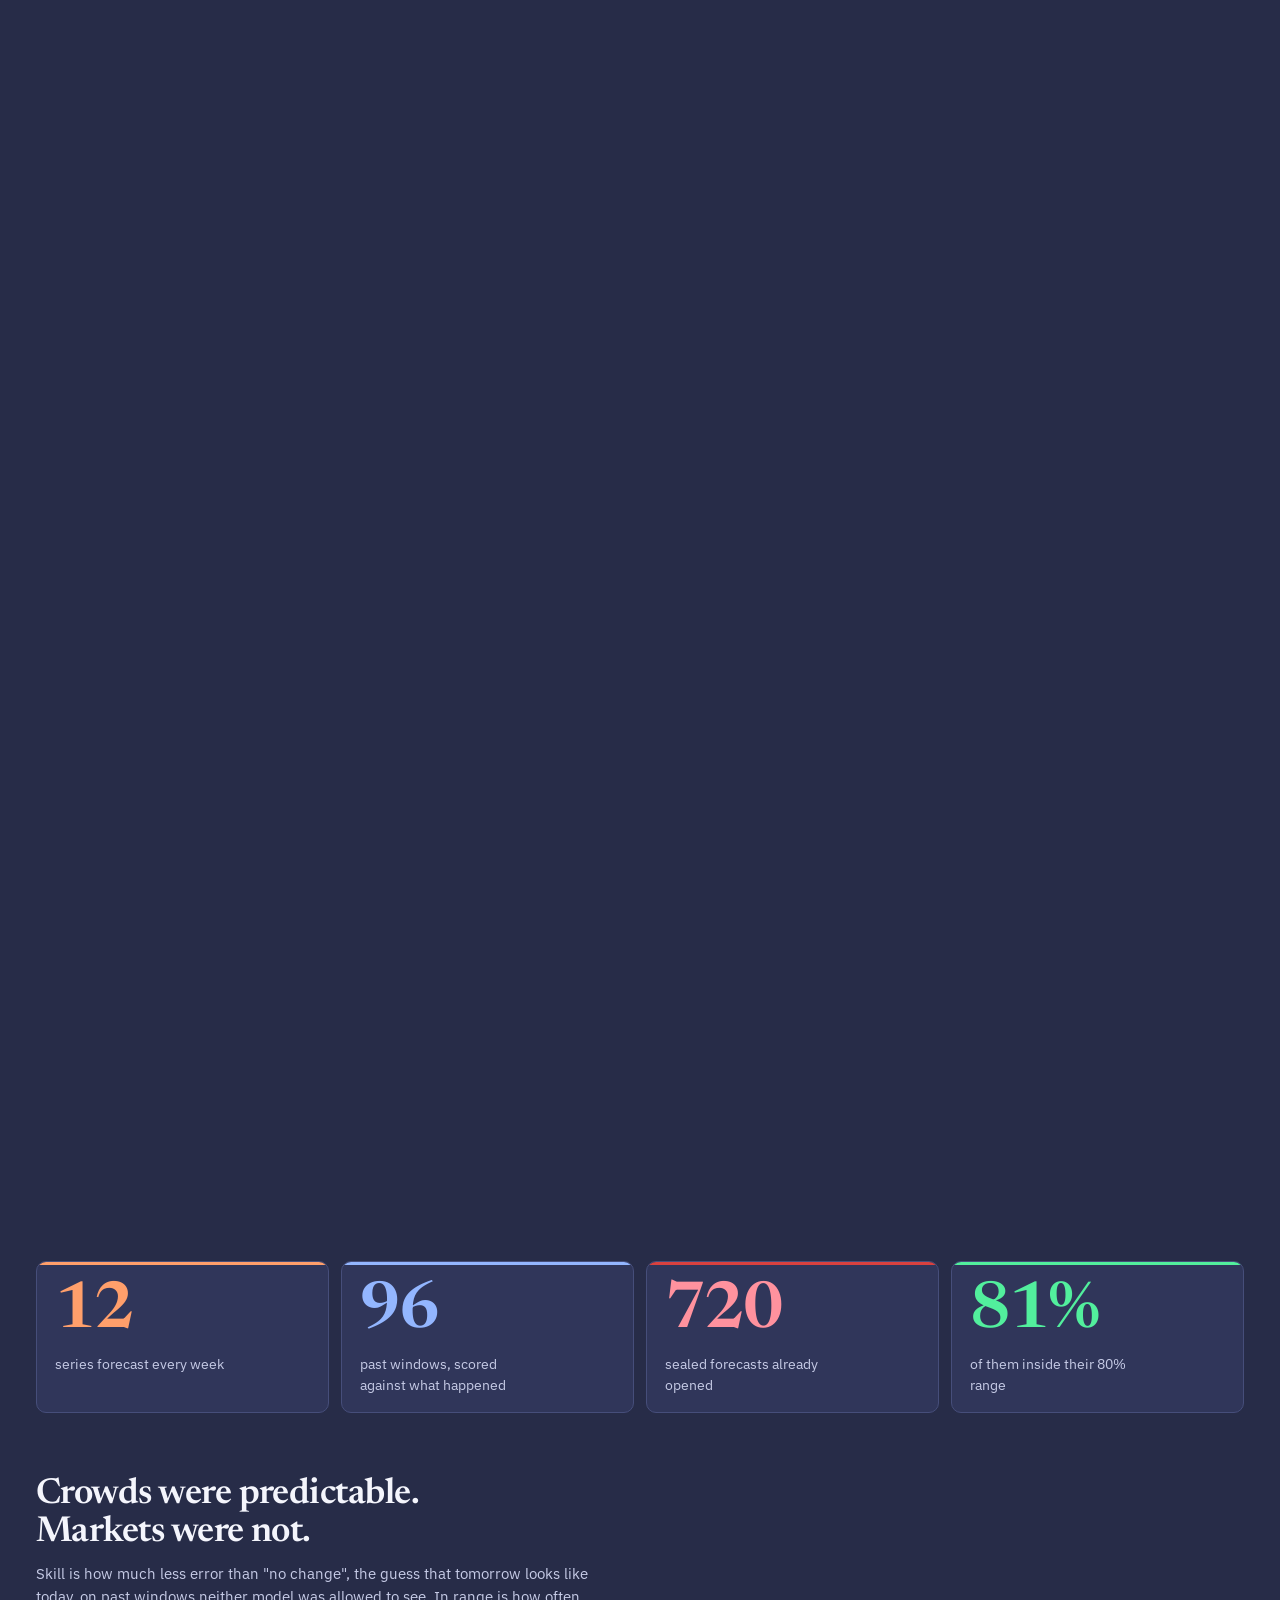
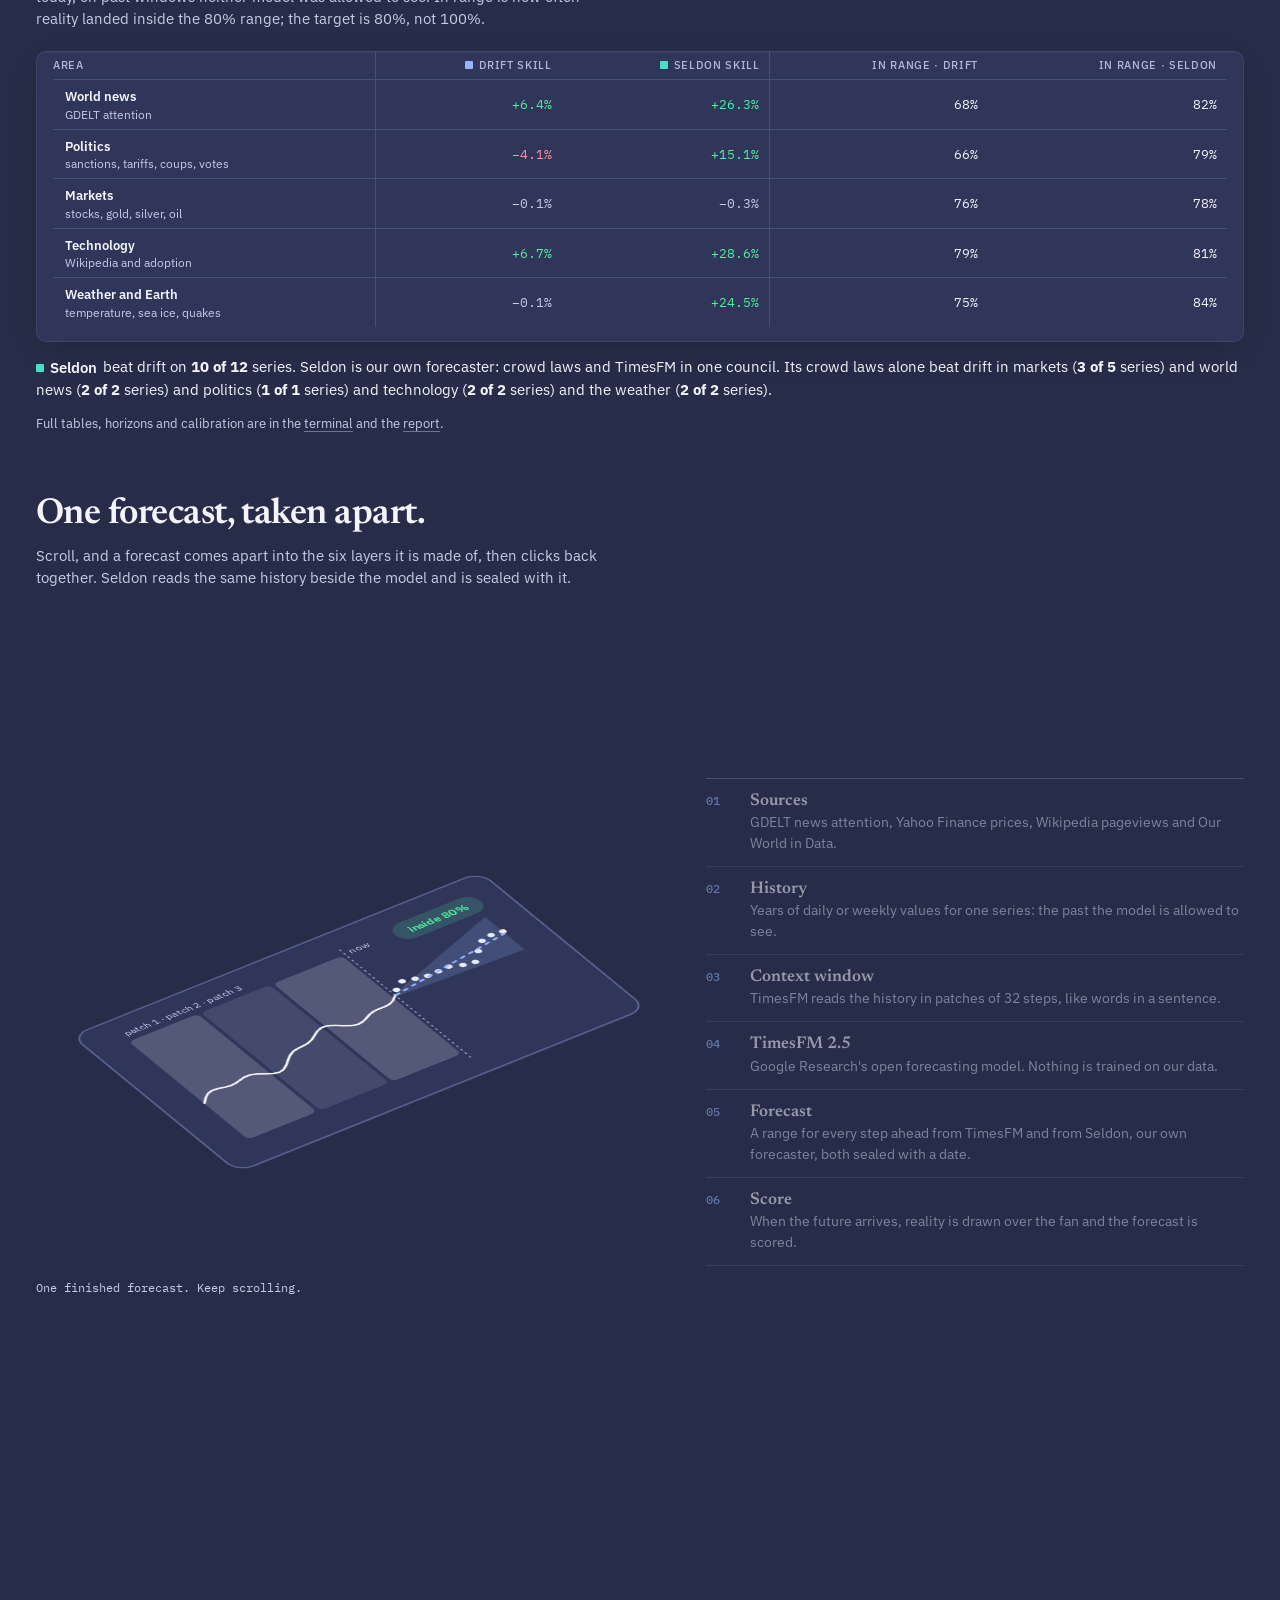
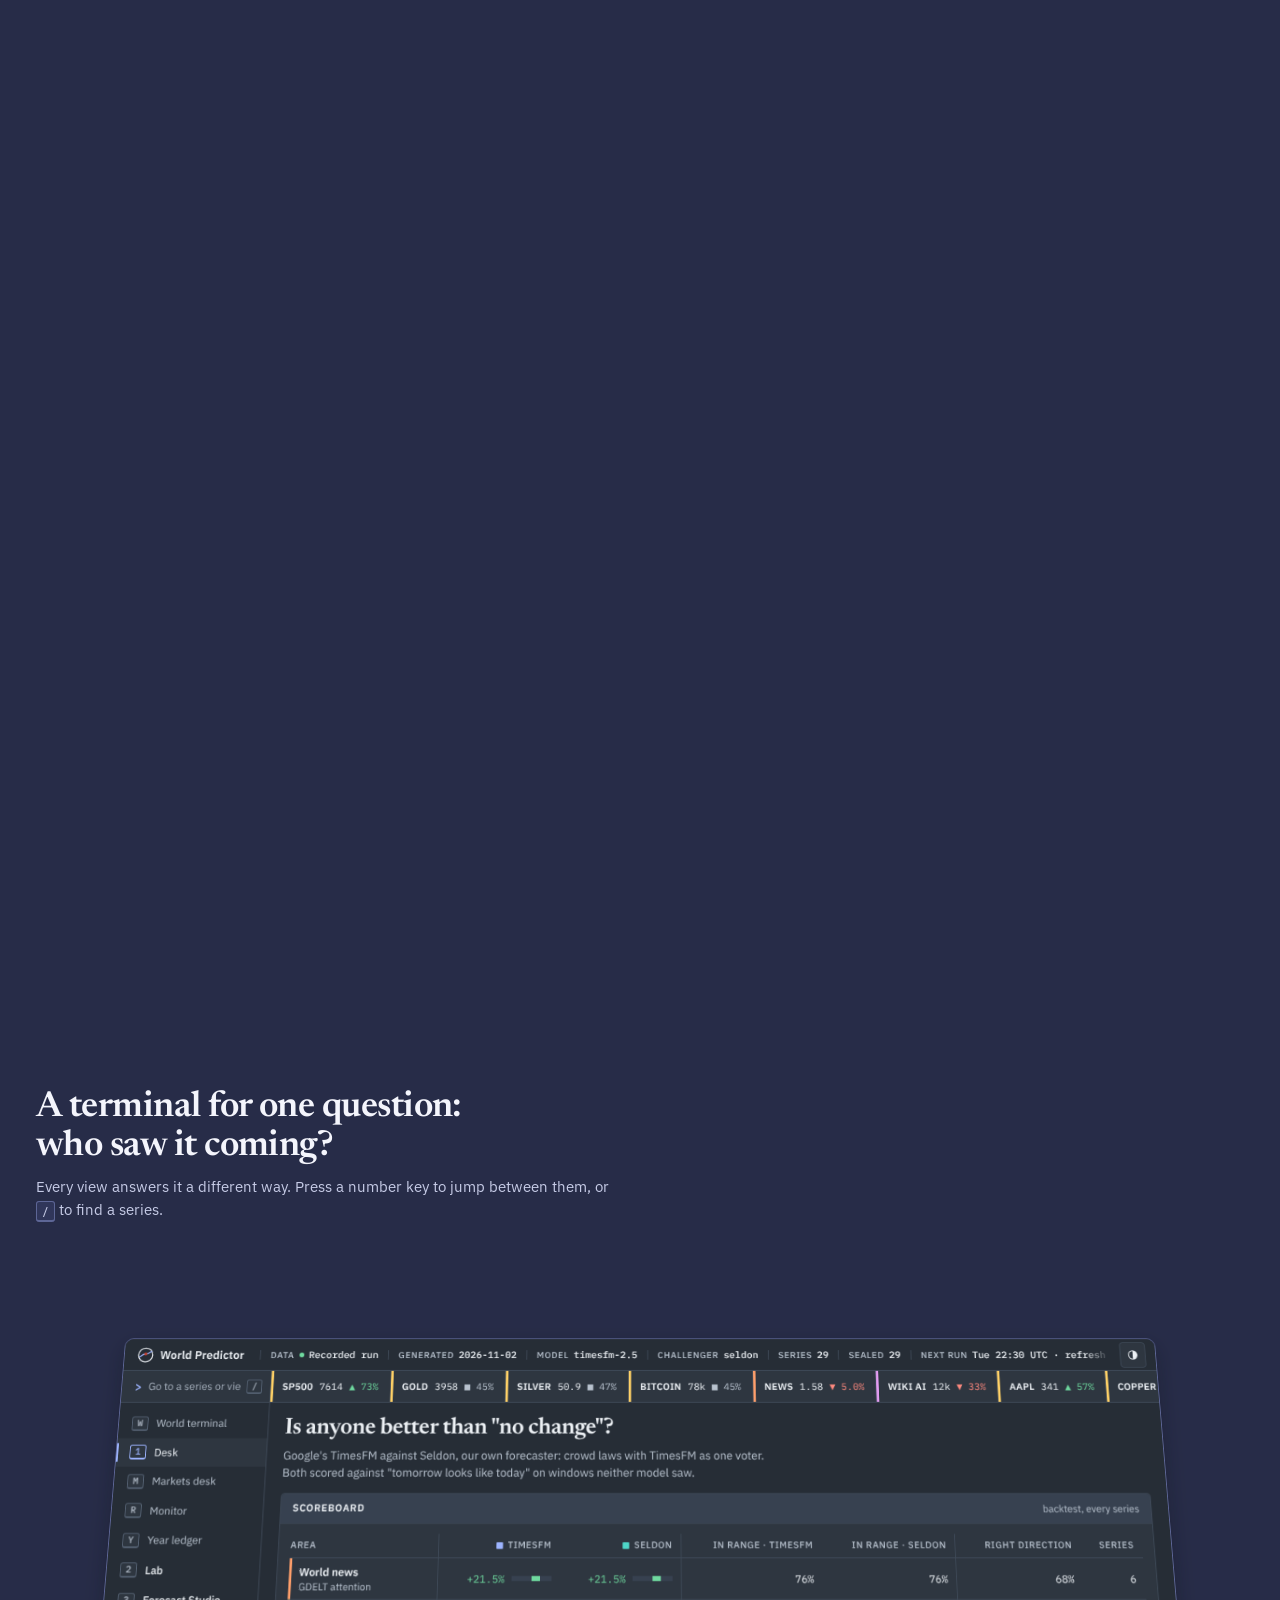
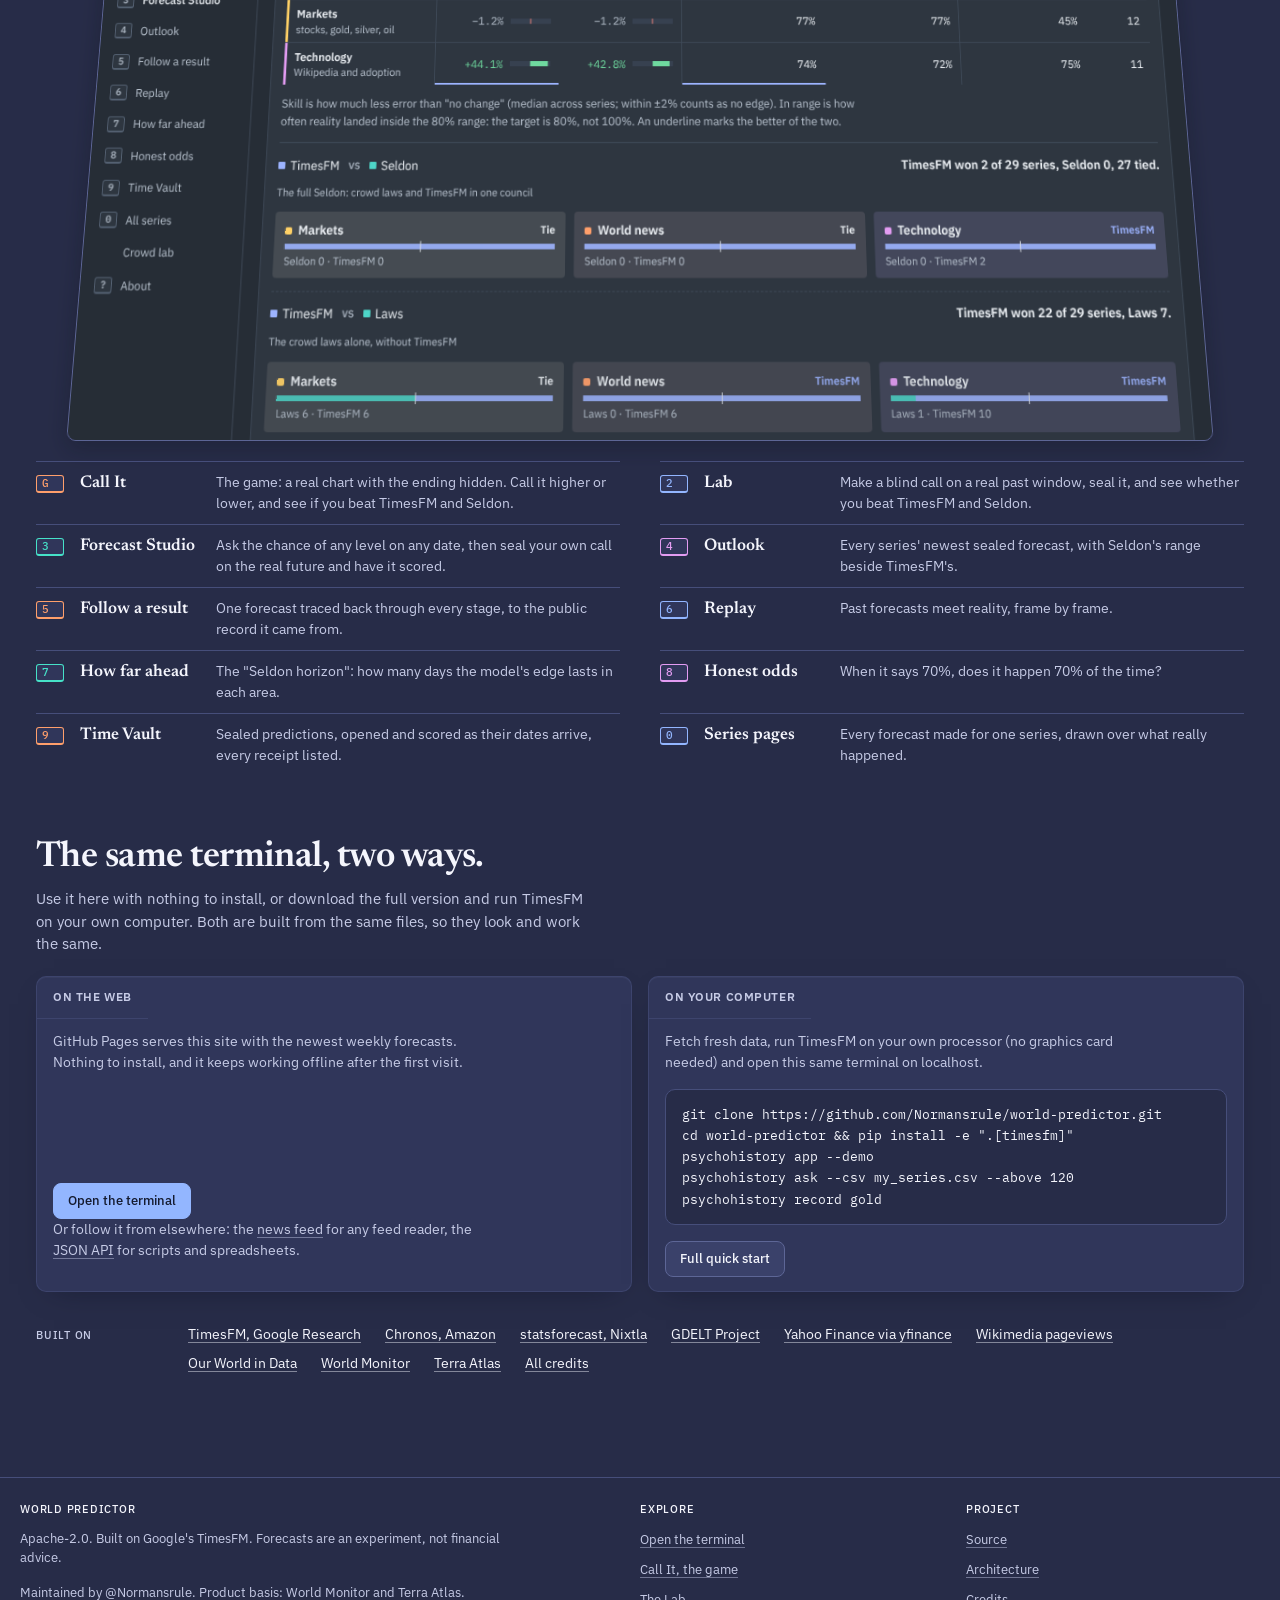
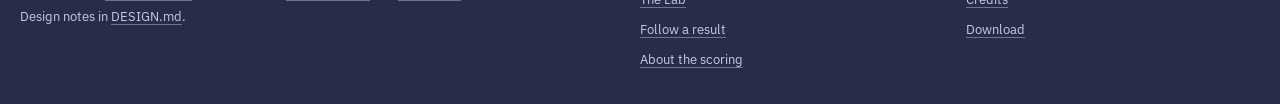
==== commit cf51a80e: "Call It: a game on real data where you call higher or lower before the hidden weeks are revealed and" ====
--- a/site/index.html
+++ b/site/index.html
@@ -48,7 +48,7 @@
       <p class="lede">Google's <b>TimesFM</b> and <b>Seldon</b>, our own forecaster that puts TimesFM in a council with the laws of crowd behaviour, forecast world news, politics, markets, technology and the weather.
         Every forecast is sealed with a date and scored when reality arrives. Try it: this chart is a real past window, ending hidden.</p>
       <div class="cta-row">
-        <a class="btn primary big" href="app/#lab">Play the full Lab</a>
+        <a class="btn primary big" href="app/#play">Play Call It</a>
         <a class="btn big" href="app/">Open the terminal</a>
       </div>
       <dl class="hero-facts" id="hero-facts"></dl>
@@ -126,6 +126,7 @@
     <p class="intro">Every view answers it a different way. Press a number key to jump between them, or <kbd>/</kbd> to find a series.</p>
     <a class="preview" href="app/" aria-label="Open the terminal"><img src="assets/app-preview.png" alt="The World Predictor terminal: the scoreboard of TimesFM against Seldon, by area" loading="lazy" width="1280" height="800"></a>
     <ul class="views">
+      <li><a href="app/#play"><kbd>G</kbd><b>Call It</b><span>The game: a real chart with the ending hidden. Call it higher or lower, and see if you beat TimesFM and Seldon.</span></a></li>
       <li><a href="app/#lab"><kbd>2</kbd><b>Lab</b><span>Make a blind call on a real past window, seal it, and see whether you beat TimesFM and Seldon.</span></a></li>
       <li><a href="app/#studio"><kbd>3</kbd><b>Forecast Studio</b><span>Ask the chance of any level on any date, then seal your own call on the real future and have it scored.</span></a></li>
       <li><a href="app/#outlook"><kbd>4</kbd><b>Outlook</b><span>Every series' newest sealed forecast, with Seldon's range beside TimesFM's.</span></a></li>
@@ -187,7 +188,7 @@
         <a href="https://github.com/koala73/worldmonitor">World Monitor</a> and <a href="https://github.com/Normansrule/worldmonitor">Terra Atlas</a>.
         Design notes in <a href="https://github.com/Normansrule/world-predictor/blob/main/docs/DESIGN.md">DESIGN.md</a>.</p>
     </div>
-    <div><h4>Explore</h4><ul><li><a href="app/">Open the terminal</a></li><li><a href="app/#lab">The Lab</a></li><li><a href="app/#trace">Follow a result</a></li><li><a href="app/#about">About the scoring</a></li></ul></div>
+    <div><h4>Explore</h4><ul><li><a href="app/">Open the terminal</a></li><li><a href="app/#play">Call It, the game</a></li><li><a href="app/#lab">The Lab</a></li><li><a href="app/#trace">Follow a result</a></li><li><a href="app/#about">About the scoring</a></li></ul></div>
     <div><h4>Project</h4><ul><li><a href="https://github.com/Normansrule/world-predictor">Source</a></li><li><a href="https://github.com/Normansrule/world-predictor/blob/main/docs/ARCHITECTURE.md">Architecture</a></li><li><a href="https://github.com/Normansrule/world-predictor/blob/main/CREDITS.md">Credits</a></li><li><a href="https://github.com/Normansrule/world-predictor/releases/latest">Download</a></li></ul></div>
   </div>
 </footer>
--- a/site/app/css/app.css
+++ b/site/app/css/app.css
@@ -1247,3 +1247,559 @@
 @media (max-width: 640px) { .advice .adv-top { grid-template-columns: 1fr; } }
 .yr-scale { margin: 6px 0 12px; font: 13px/1.5 var(--sans); color: var(--ink-2); max-width: 90ch; }
 .yr-table .yr-naive { color: var(--ink-2); }
+
+/* When Seldon and TimesFM disagree */
+.split-lead { margin: 0 0 12px; font-size: 15px; line-height: 1.5; }
+.split-t .split-who { display: inline-flex; align-items: center; gap: 8px; }
+.split-t .sel, .split-now .sel { color: var(--seldon); font-weight: 600; }
+.split-t .tfm, .split-now .tfm { color: var(--tfm); font-weight: 600; }
+.split-bar { display: inline-block; width: 90px; height: 8px; border-radius: 4px; background: var(--tfm); overflow: hidden; }
+.split-bar i { display: block; height: 100%; width: var(--w); background: var(--seldon); }
+.split-t tr.tot th, .split-t tr.tot td { font-weight: 600; border-top: 2px solid var(--line); }
+.split-h { font: 600 13px/1.3 var(--sans); text-transform: uppercase; letter-spacing: .05em; color: var(--ink-2); margin: 16px 0 6px; }
+.split-now { margin: 0; padding-left: 18px; line-height: 1.8; }
+@media (max-width: 640px) { .split-bar { width: 40px; } .split-t th:nth-child(2), .split-t td:nth-child(2) { display: none; } .split-t th, .split-t td { padding: 7px 6px; } .split-t th[scope="row"] { white-space: normal; } }
+.split-now .muted, .split-h .muted { color: var(--ink-2); font-weight: 400; text-transform: none; letter-spacing: 0; }
+
+/* ---------- Hype cycle (hype.js) ---------- */
+.hy-count { display: flex; flex-wrap: wrap; gap: 8px 16px; margin: 14px 0 0; font-size: 13px; color: var(--ink-2); }
+.hy-count span { display: inline-flex; align-items: center; gap: 6px; } .hy-count i { width: 10px; height: 10px; border-radius: 50%; background: var(--c); } .hy-count b { color: var(--ink); font-family: var(--mono); }
+.hy-curve { width: 100%; height: auto; display: block; overflow: visible; }
+.hy-line { fill: none; stroke: var(--line-2); stroke-width: 3; stroke-linecap: round; }
+.hy-axis { fill: var(--ink-3); font: 600 11px var(--sans); letter-spacing: .04em; }
+.hy-dot circle { fill: var(--c); stroke: var(--bg); stroke-width: 2.5; transition: r .15s; }
+.hy-dot line { stroke: var(--c); stroke-width: 1; opacity: .6; }
+.hy-dot text { fill: var(--ink); font: 600 12.5px var(--sans); paint-order: stroke; stroke: var(--bg); stroke-width: 4px; stroke-linejoin: round; }
+.hy-dot:hover circle, .hy-dot:focus-visible circle { r: 9; } .hy-dot:focus-visible { outline: none; } .hy-dot:focus-visible text { text-decoration: underline; }
+.hy-cards { display: grid; grid-template-columns: repeat(3, minmax(0, 1fr)); gap: 14px; }
+.hy-card { display: grid; gap: 8px; align-content: start; padding: 16px; border-radius: 16px; background: var(--panel); border: 1px solid var(--line); border-top: 3px solid var(--c); color: var(--ink); text-decoration: none; }
+@media (hover: hover) { .hy-card:hover { border-color: var(--line-2); border-top-color: var(--c); } }
+.hy-card:focus-visible { outline: 2px solid var(--c); outline-offset: 2px; }
+.hy-top { display: flex; justify-content: space-between; align-items: center; gap: 8px; } .hy-top b { font-size: 16px; }
+.hy-pill { font: 600 11px/1 var(--sans); padding: 5px 8px; border-radius: 999px; color: var(--c); border: 1px solid var(--c); white-space: nowrap; }
+.hy-spark { width: 100%; height: 64px; display: block; }
+.hy-spark path { fill: none; stroke: var(--c); stroke-width: 1.8; vector-effect: non-scaling-stroke; } .hy-spark .area { fill: var(--c); stroke: none; opacity: .12; }
+.hy-spark .pk { fill: var(--down); } .hy-spark .nw { fill: var(--bg); stroke: var(--ink); stroke-width: 2; }
+.hy-axis2 { display: flex; justify-content: space-between; font: 11px var(--mono); color: var(--ink-3); margin-top: -4px; }
+.hy-facts { list-style: none; margin: 0; padding: 0; display: grid; gap: 4px; font-size: 13px; }
+.hy-facts li { display: grid; grid-template-columns: minmax(0, 1fr) auto; gap: 0 10px; align-items: baseline; padding: 3px 0; border-bottom: 1px dashed var(--line); }
+.hy-facts span { color: var(--ink-2); } .hy-facts b { font: 600 13.5px var(--mono); font-variant-numeric: tabular-nums; }
+.hy-facts small { grid-column: 1 / -1; color: var(--ink-3); font-size: 11.5px; }
+.hy-adopt { margin: 2px 0 0; font-size: 12.5px; color: var(--ink-2); line-height: 1.4; } .hy-adopt span { font: 600 10.5px var(--sans); text-transform: uppercase; letter-spacing: .07em; color: var(--ink-3); margin-right: 4px; }
+.hy-adopt b { color: var(--ink); } .hy-adopt em { display: block; margin-top: 4px; font-style: normal; font-weight: 600; color: var(--up); }
+.hy-score { display: grid; grid-template-columns: repeat(auto-fit, minmax(150px, 1fr)); gap: 12px; margin-bottom: 12px; }
+.hy-score div.best { border-color: var(--up); box-shadow: inset 0 0 0 1px var(--up); } .hy-score div.best b { color: var(--up); }
+.hy-bursts { list-style: none; margin: 0 0 8px; padding: 0; display: grid; gap: 8px; }
+.hy-bursts li { display: grid; grid-template-columns: 150px minmax(0, 1fr) 120px; gap: 14px; align-items: center; }
+.hy-bursts li.mid { opacity: .72; }
+.hy-bl { font-size: 13.5px; font-weight: 600; display: grid; } .hy-bl small, .hy-bm small { font-size: 11.5px; font-weight: 400; color: var(--ink-3); }
+.hy-bar { display: flex; height: 26px; border-radius: 8px; overflow: hidden; background: var(--line); }
+.hy-bar i, .hy-legend i { display: block; font: 600 11.5px/26px var(--mono); font-style: normal; text-align: center; color: #0d1220; }
+.hy-bar .u, .hy-legend .u { background: var(--up); } .hy-bar .f, .hy-legend .f { background: var(--ink-3); } .hy-bar .d, .hy-legend .d { background: var(--down); }
+:root[data-theme="light"] .hy-bar i { color: #fff; }
+.hy-bm { display: grid; text-align: right; } .hy-bm b { font: 600 15px var(--mono); font-variant-numeric: tabular-nums; }
+.hy-legend { display: flex; gap: 16px; font-size: 12px; color: var(--ink-2); margin: 0 0 10px; } .hy-legend span { display: inline-flex; align-items: center; gap: 6px; } .hy-legend i { width: 10px; height: 10px; border-radius: 3px; }
+.hy-score div { padding: 14px; border-radius: 14px; background: var(--panel); border: 1px solid var(--line); display: grid; gap: 4px; }
+.hy-score b { font: 600 30px/1 var(--display); } .hy-score span { font-size: 13px; font-weight: 600; } .hy-score small { font-size: 11.5px; color: var(--ink-3); }
+.hy-verdict { margin: 0 0 12px; font-size: 14px; line-height: 1.5; max-width: 80ch; }
+.hy-sw { display: inline-block; width: 9px; height: 9px; border-radius: 50%; background: var(--c); margin-right: 8px; vertical-align: 1px; }
+/* Spike watch */
+.sk-big { margin: 0; font-size: 13px; color: var(--ink-2); } .sk-big b { font: 600 15px var(--mono); color: var(--ink); }
+.sk-chart { width: 100%; height: auto; display: block; }
+.sk-chart path, .sk-typical path { fill: none; stroke: var(--c, var(--tech)); stroke-width: 2; }
+.sk-typical path { stroke: var(--warn); stroke-width: 2.5; } .sk-typical { width: 100%; height: auto; display: block; }
+.sk-chart .base, .sk-typical .base { stroke: var(--ink-3); stroke-dasharray: 4 4; } .sk-chart .today, .sk-typical .today { stroke: var(--line-2); }
+.sk-chart .ahead { stroke: var(--down); stroke-dasharray: 2 4; opacity: .6; }
+.sk-chart .pk { fill: var(--down); } .sk-chart circle { stroke: var(--panel); stroke-width: 1.5; }
+.sk-chart .lab, .sk-typical .lab { font: 11px var(--sans); fill: var(--ink-3); }
+.sk-q { margin: 2px 0 0; font-size: 12.5px; font-weight: 600; }
+.sk-calls i, .sk-legend i { display: inline-block; width: 9px; height: 9px; border-radius: 50%; background: var(--r); margin-right: 7px; vertical-align: 0; }
+.sk-note { font-size: 11.5px; color: var(--ink-3); }
+.sk-mk td.sk-heat { background: color-mix(in srgb, var(--warn) calc(max(var(--t), 0) * 65%), color-mix(in srgb, var(--tfm) calc(max(calc(var(--t) * -1), 0) * 30%), transparent)); }
+.sk-mk td b { display: block; font: 600 15px var(--mono); } .sk-mk td small, .sk-mk th small { display: block; font-size: 11.5px; color: var(--ink-3); font-weight: 400; text-transform: none; letter-spacing: 0; }
+.sk-mk + p, .table-wrap:has(.sk-mk) + .hy-verdict { margin-top: 12px; }
+.sk-mk td.pass { outline: 2px solid var(--ink); outline-offset: -2px; }
+.sk-mk td small.sk-era { margin-top: 2px; font-style: italic; }
+.sk-t { list-style: none; margin: 0; padding: 0; display: grid; grid-template-columns: repeat(3, minmax(0, 1fr)); gap: 10px; }
+.sk-t a { display: grid; grid-template-columns: auto minmax(0, 1fr) auto; gap: 12px; align-items: center; padding: 12px 14px; border-radius: 14px; background: var(--panel); border: 1px solid var(--line); border-left: 3px solid var(--c); color: var(--ink); text-decoration: none; }
+@media (hover: hover) { .sk-t a:hover { border-color: var(--line-2); border-left-color: var(--c); } }
+.sk-t-x { font: 600 22px/1 var(--display); color: var(--c); } .sk-t-b { display: grid; min-width: 0; } .sk-t-b b { overflow: hidden; text-overflow: ellipsis; white-space: nowrap; }
+.sk-t small { font-size: 11.5px; color: var(--ink-3); } .sk-t-c { display: grid; text-align: right; font-size: 12.5px; } .sk-t-c b { font: 600 13.5px var(--mono); }
+@media (max-width: 1100px) { .sk-t { grid-template-columns: minmax(0, 1fr); } }
+.sk-legend { display: flex; flex-wrap: wrap; gap: 16px; font-size: 12.5px; color: var(--ink-2); margin: 0 0 12px; }
+@media (max-width: 1100px) { .hy-cards { grid-template-columns: repeat(2, minmax(0, 1fr)); } }
+@media (max-width: 860px) { .hy-cards, .hy-score { grid-template-columns: minmax(0, 1fr); } .hy-score { grid-template-columns: repeat(2, minmax(0, 1fr)); }
+  .hy-bursts li { grid-template-columns: minmax(0, 1fr) auto; gap: 6px 10px; } .hy-bursts .hy-bar { grid-column: 1 / -1; grid-row: 2; }
+  .hy-scroll { overflow-x: auto; margin: 0 -4px; padding: 0 4px; } .hy-curve { width: 720px; max-width: none; } .hy-table th:nth-child(5), .hy-table td:nth-child(5), .hy-table th:nth-child(8), .hy-table td:nth-child(8) { display: none; } }
+
+/* ---------- Data sources (monitor.js) ---------- */
+.mo-src { font: 600 11px/1 var(--sans); padding: 4px 8px; border-radius: 999px; border: 1px solid currentColor; white-space: nowrap; }
+.mo-src.neg { color: var(--down); } .mo-src.warn { color: var(--warn); }
+.mo-src-facts { grid-template-columns: repeat(4, minmax(0, 1fr)) !important; }
+.mo-src-table { width: 100%; border-collapse: collapse; font-size: 13px; }
+.mo-src-table th, .mo-src-table td { white-space: normal; font-family: var(--sans); padding: 9px 8px; border-bottom: 1px solid var(--line); text-align: left; vertical-align: top; text-transform: none; letter-spacing: 0; }
+.mo-src-table thead th { font: 600 10.5px var(--sans); text-transform: uppercase; letter-spacing: .06em; color: var(--ink-2); }
+.mo-src-table tbody th { font-weight: 600; } .mo-src-table tbody th a { color: var(--ink); }
+.mo-src-table th small, .mo-src-table td small { display: block; color: var(--ink-3); font: 11px var(--mono); margin-top: 2px; }
+.mo-facts dd.warn { color: var(--warn); }
+@media (max-width: 860px) { .mo-src-facts { grid-template-columns: repeat(2, minmax(0, 1fr)) !important; } .mo-src-table th:nth-child(n+4), .mo-src-table td:nth-child(n+4) { display: none; } }
+
+/* ---------- Track record and "What it says now" ---------- */
+.tr-top { background: var(--aura), var(--panel); }
+.tr-hero { display: flex; gap: 28px; align-items: center; flex-wrap: wrap; }
+.tr-ring .ring-bg { fill: none; stroke: var(--line); stroke-width: 12; }
+.tr-ring-n { font: 600 34px var(--mono); fill: var(--ink); } .tr-ring-l { font-size: 13px; fill: var(--ink-2); }
+.tr-wl { flex: 1 1 320px; min-width: 0; }
+.tr-wl h2 { margin: 0 0 4px; }
+.tr-big { font: 600 clamp(26px, 4.2vw, 40px) var(--mono); margin: 0 0 6px; color: var(--ink-2); }
+.tr-big .w { color: var(--up); } .tr-big .l { color: var(--down); } .tr-big .sep { color: var(--ink-3); }
+.tr-sub { margin: 0 0 12px; color: var(--ink-2); max-width: 62ch; }
+.tr-pills { display: flex; flex-wrap: wrap; gap: 8px; }
+.tr-pills span { border: 1px solid var(--line); border-radius: 999px; padding: 4px 12px; font-size: 13px; color: var(--ink-2); background: var(--panel); }
+.tr-pills b { color: var(--ink); font-weight: 600; margin-right: 4px; }
+.tr-how { margin: 18px 0 0; color: var(--ink-2); font-size: 14px; max-width: 80ch; }
+.tr-areas { display: grid; grid-template-columns: repeat(auto-fill, minmax(210px, 1fr)); gap: 12px; }
+.tr-area { border: 1px solid var(--line); border-top: 3px solid var(--c); border-radius: var(--r); padding: 12px 14px; background: var(--panel); }
+.tr-area h3 { margin: 0 0 4px; font-size: 14px; color: var(--ink-2); font-weight: 600; }
+.tr-score { margin: 0 0 8px; font: 500 14px var(--mono); color: var(--ink-2); } .tr-score b { font-size: 26px; color: var(--ink); margin-right: 6px; }
+.tr-bar { position: relative; height: 10px; border-radius: 5px; background: var(--panel-2); overflow: hidden; }
+.tr-bar i { position: absolute; inset: 0 auto 0 0; background: var(--c); border-radius: 5px; }
+.tr-bar s { position: absolute; left: 50%; top: -2px; bottom: -2px; width: 2px; background: var(--ink); opacity: .7; }
+.tr-v { margin: 8px 0 0; font-size: 13px; color: var(--ink-2); }
+.tr-bands { display: grid; gap: 10px; }
+.tr-band { display: grid; grid-template-columns: 96px 1fr 84px; gap: 12px; align-items: center; }
+.tr-bl { font-weight: 600; } .tr-bn { font: 13px var(--mono); color: var(--ink-3); text-align: right; }
+.tr-pair { display: grid; gap: 3px; }
+.tr-b { height: 18px; border-radius: 3px; min-width: 64px; display: flex; align-items: center; }
+.tr-b span { font: 12px var(--mono); padding: 0 6px; white-space: nowrap; }
+.tr-b.said { background: var(--band); color: var(--ink); } .tr-b.got { background: var(--tfm); color: var(--on-tfm); }
+.tr-day { border-top: 1px solid var(--line); padding: 12px 0 6px; }
+.tr-day h3 { margin: 0 0 8px; font-size: 15px; display: flex; gap: 10px; align-items: baseline; flex-wrap: wrap; }
+.tr-dscore { font: 600 13px var(--mono); } .tr-dscore.good { color: var(--up); } .tr-dscore.bad { color: var(--down); }
+.tr-calls { list-style: none; margin: 0; padding: 0; display: grid; gap: 4px; }
+.tr-calls li { display: grid; grid-template-columns: 26px minmax(0, 1fr) 64px minmax(110px, 180px); gap: 10px; align-items: center; padding: 6px 8px; border-radius: var(--r); background: var(--panel); }
+.tr-mark { font-weight: 700; text-align: center; } .tr-calls li.ok .tr-mark { color: var(--up); } .tr-calls li.no .tr-mark { color: var(--down); }
+.tr-call b { font-weight: 500; } .tr-call small, .tr-what small { display: block; font-size: 12px; color: var(--ink-3); }
+.tr-what { font-size: 13px; color: var(--ink-2); }
+.tr-chance { font: 600 12px var(--mono); padding: 2px 8px; border-radius: 999px; text-align: center; white-space: nowrap; border: 1px solid var(--line); }
+.tr-chance.b-very-likely { background: var(--tfm); color: var(--on-tfm); border-color: transparent; }
+.tr-chance.b-likely { background: var(--band); color: var(--ink); }
+.tr-chance.b-tossup { color: var(--ink-3); }
+.tr-models summary { cursor: pointer; } .tr-models summary h2 { display: inline; font-size: 18px; }
+.tr-models tr.me td { font-weight: 600; }
+.tr-cards { display: grid; grid-template-columns: repeat(auto-fill, minmax(230px, 1fr)); gap: 10px; }
+.tr-card { display: grid; gap: 6px; padding: 12px 14px; border: 1px solid var(--line); border-left: 4px solid var(--c); border-radius: var(--r); background: var(--panel); color: var(--ink); text-decoration: none; }
+.tr-card:hover { background: var(--panel-2); }
+.tr-card b { font-size: 16px; font-weight: 600; line-height: 1.3; }
+.tr-card.up b::before { content: "▲ "; color: var(--up); } .tr-card.down b::before { content: "▼ "; color: var(--down); }
+.tr-area-l { font-size: 11.5px; text-transform: uppercase; letter-spacing: .06em; color: var(--ink-3); }
+.tr-meta { display: flex; gap: 8px; align-items: center; flex-wrap: wrap; font-size: 12.5px; color: var(--ink-2); }
+.tr-card small { color: var(--ink-3); font-size: 12px; }
+@media (max-width: 640px) {
+  .tr-hero { gap: 16px; } .tr-ring { width: 104px; height: 104px; }
+  .tr-calls li { grid-template-columns: 22px minmax(0, 1fr) 54px; }
+  .tr-calls li .tr-what { grid-column: 2 / -1; }
+  .tr-band { grid-template-columns: 76px 1fr; } .tr-bn { grid-column: 2; text-align: left; }
+}
+.tr-card { align-content: start; }
+.tr-day > summary { cursor: pointer; list-style: none; } .tr-day > summary::-webkit-details-marker { display: none; }
+.tr-day > summary h3::before { content: "▸"; color: var(--ink-3); } .tr-day[open] > summary h3::before { content: "▾"; }
+.tr-strip { display: inline-flex; flex-wrap: wrap; gap: 2px; margin-left: auto; max-width: 50%; }
+.tr-strip i { width: 6px; height: 12px; border-radius: 1px; } .tr-strip i.ok { background: var(--up); } .tr-strip i.no { background: var(--down); }
+@media (max-width: 640px) { .tr-strip { max-width: 100%; margin-left: 0; } }
+.tr-says { font-size: 18px; margin: 0; display: flex; gap: 10px; align-items: center; flex-wrap: wrap; }
+.tr-says.up b::before { content: "▲ "; color: var(--up); } .tr-says.down b::before { content: "▼ "; color: var(--down); }
+.tr-grid-c { display: grid; grid-template-columns: repeat(auto-fill, minmax(min(100%, 420px), 1fr)); gap: 14px; margin-bottom: 12px; }
+.tr-fig { margin: 0; border: 1px solid var(--line); border-radius: var(--r); padding: 10px 12px; background: var(--panel); }
+.tr-fig figcaption { font-weight: 600; margin-bottom: 4px; } .tr-fig figcaption a { color: var(--ink); text-decoration: none; }
+.tr-series .tr-fig { margin-top: 12px; }
+.tr-chart { width: 100%; height: auto; display: block; }
+.tr-chart .tr-grid { stroke: var(--line); stroke-width: 1; } .tr-chart .tr-ax { fill: var(--ink-3); font: 11px var(--mono); }
+.tr-chart .tr-now-l { stroke: var(--ink-3); stroke-dasharray: 2 3; }
+.tr-legend { display: flex; flex-wrap: wrap; gap: 6px 14px; font-size: 12.5px; color: var(--ink-2); margin-top: 6px; }
+.tr-legend i { display: inline-block; width: 14px; height: 3px; border-radius: 2px; margin-right: 6px; vertical-align: middle; }
+.tr-legend .dim { color: var(--ink-3); font-size: 11.5px; }
+.tr-sb { font-size: 12px; color: var(--ink-3); } .tr-sb.yes { color: var(--up); font-weight: 600; }
+.tr-rng { font-size: 13px; color: var(--ink-2); } .tr-rng b { color: var(--ink); font-weight: 600; font-variant-numeric: tabular-nums; }
+.tr-rng small { color: var(--ink-3); font-size: 12px; } .tr-card .tr-rng b::before, .tr-says .tr-rng b::before { content: none; }
+.tr-rng.big { font-size: 15px; margin: 8px 0 0; }
+.tr-what small.tr-rl { font-variant-numeric: tabular-nums; } .tr-rl.ok { color: var(--up); } .tr-rl.no { color: var(--down); }
+.tr-behind { border-left: 4px solid var(--up); padding-left: 16px; }
+
+/* The race: what happened against each forecaster, over years, with the gap panel and the scoreboard beside the forecast */
+.rc-head { display: flex; flex-wrap: wrap; gap: 10px 18px; align-items: center; justify-content: space-between; margin: 4px 0 8px; }
+.rc-head .chips { margin: 0; }
+.rc-head .chip[disabled] { opacity: .45; cursor: not-allowed; }
+.rc-grid { display: grid; grid-template-columns: minmax(0, 1fr) 320px; gap: 16px; align-items: start; }
+.rc-plot { min-width: 0; }
+.rc-svg { width: 100%; height: auto; display: block; }
+.rc-live { fill: var(--ink); opacity: .05; }
+.rc-gt { font-size: 12px; }
+.rc-board { border: 1px solid var(--line); border-radius: 10px; padding: 12px 14px; background: var(--bg-2, transparent); }
+.rc-board h3 { margin: 0 0 4px; font-size: 15px; }
+.rc-board .dim { font-size: 12px; margin: 0 0 8px; }
+.rc-when { font-size: 11.5px; color: var(--ink-3); margin: 0 0 8px; } .rc-when b { color: var(--ink-2); font-weight: 600; }
+.rc-models { list-style: none; margin: 0; padding: 0; display: grid; gap: 8px; }
+.rc-models li { border-top: 1px solid var(--line); padding-top: 8px; }
+.rc-models h4 { margin: 0 0 4px; font-size: 13px; font-weight: 600; }
+.rc-models h4 i { display: inline-block; width: 12px; height: 3px; border-radius: 2px; background: var(--c); margin-right: 7px; vertical-align: middle; }
+.rc-cells { display: grid; grid-template-columns: repeat(3, 1fr); gap: 6px; font-variant-numeric: tabular-nums; }
+.rc-cells span { display: block; font-size: 11px; color: var(--ink-3); }
+.rc-cells b { font-size: 16px; font-weight: 600; }
+.rc-cells small { display: block; font-size: 11px; color: var(--ink-3); line-height: 1.3; }
+.rc-cells .win b { color: var(--up); } .rc-cells .win b::after { content: " ✦"; font-size: 12px; }
+.rc-say { font-size: 13px; margin: 10px 0 6px; }
+.rc-board .note { font-size: 11.5px; margin: 0; }
+@media (max-width: 900px) { .rc-grid { grid-template-columns: 1fr; } }
+
+/* ---------- Sleek (round 27): a calmer finish over the whole app ----------
+   Fewer lines, softer surfaces, one accent per card. Colour still carries meaning, but as a small
+   dot or a hairline rather than a thick stripe, so the numbers lead and the chrome steps back.
+   Everything here overrides earlier rules by coming last; nothing above it changes. */
+:root {
+  --r: 10px;
+  --line-soft: color-mix(in srgb, var(--line) 62%, transparent);
+  --lift: 0 1px 0 rgba(255, 255, 255, .035) inset, 0 10px 30px -18px rgba(8, 10, 24, .55);
+}
+:root[data-theme="light"] { --lift: 0 1px 2px rgba(20, 23, 46, .05), 0 12px 28px -20px rgba(20, 23, 46, .28); }
+
+/* The top: one quiet bar and a ticker whose areas are dots, not stripes. */
+.status { background: color-mix(in srgb, var(--bg) 82%, transparent); backdrop-filter: saturate(140%) blur(14px); -webkit-backdrop-filter: saturate(140%) blur(14px); border-bottom-color: var(--line-soft); }
+.tape a, .tape a[style] { box-shadow: none; border-right-color: var(--line-soft); }
+.tape a::before { content: ""; width: 6px; height: 6px; border-radius: 50%; background: var(--c, var(--line-2)); flex: none; }
+
+/* The rail: a rounded pill for the current page instead of a full-width bar. */
+.rail { border-right-color: var(--line-soft); }
+.rail a.primary, .rail a { border-radius: 8px; margin: 1px 8px; padding-left: 10px; padding-right: 10px; }
+.rail a[aria-current="page"] { background: color-mix(in srgb, var(--tfm) 12%, var(--panel)); }
+.rail a[aria-current="page"]::before { left: -8px; top: 9px; bottom: 9px; }
+
+/* Cards: soft hairlines, a gentle lift, and a header that is part of the card rather than a slab. */
+.card { border-color: var(--line-soft); box-shadow: var(--lift); padding: 0 16px 14px; }
+.ph { background: transparent; border-bottom-color: var(--line-soft); margin: 0 -16px 12px; padding: 0 16px; min-height: 42px; }
+.ph h2, .card > h2 { letter-spacing: .05em; font-size: 11.5px; color: var(--ink-2); }
+table th { color: var(--ink-3); }
+tbody tr { transition: background-color .15s ease; }
+
+/* One accent per card: a short hairline on top instead of a thick stripe down the side. */
+.tr-card, .kpi, .ev-chip, .sk-t a { border-left-width: 1px; border-left-color: var(--line-soft); border-color: var(--line-soft); position: relative; box-shadow: var(--lift); }
+.tr-card::after, .kpi::after, .ev-chip::after, .sk-t a::after { content: ""; position: absolute; left: 14px; top: -1px; width: 28px; height: 2px; border-radius: 0 0 2px 2px; background: var(--c, var(--t-world)); }
+.tr-card { gap: 5px; padding: 14px 16px 12px; transition: transform .2s var(--ease), border-color .2s var(--ease), background-color .2s ease; }
+@media (hover: hover) { .tr-card:hover, .ev-chip:hover, .sk-t a:hover { transform: translateY(-2px); border-color: color-mix(in srgb, var(--c, var(--line-2)) 55%, var(--line)); background: var(--panel); } }
+.tr-area-l { letter-spacing: .08em; font-size: 10.5px; }
+.tr-card small { font-size: 11.5px; }
+.tr-behind { border-left: 0; padding-left: 0; }
+.counter { background: color-mix(in srgb, var(--bg) 70%, transparent); border-color: var(--line-soft); }
+.counter::before { top: auto; bottom: -1px; left: 18px; width: 32px; height: 2px; border-radius: 2px 2px 0 0; }
+
+/* Chips and buttons: lighter, rounder. */
+.chip, .btn { border-radius: 8px; }
+.chips { gap: 0; border-radius: 10px; }
+
+/* Calmer hero: the aura stays, the edge goes. */
+.hero-t { border-color: var(--line-soft); box-shadow: var(--lift); border-radius: 22px; }
+
+@media (prefers-reduced-motion: reduce) { .tr-card, .counter { transition: none; } }
+.tr-foot { display: flex; justify-content: space-between; gap: 8px; flex-wrap: wrap; font-size: 11.5px; color: var(--ink-3); margin-top: 2px; padding-top: 8px; border-top: 1px solid var(--line-soft); }
+.tr-card .tr-meta { font-size: 12.5px; }
+.tr-since { display: flex; gap: 16px; align-items: center; margin: -8px 0 28px; padding: 14px 18px; border-radius: 16px; border: 1px solid var(--line-soft);
+  background: linear-gradient(100deg, color-mix(in srgb, var(--tfm) 10%, var(--panel)), var(--panel)); box-shadow: var(--lift); }
+.tr-since-ring { flex: none; display: grid; } .tr-since-ring .tr-ring-l { display: none; } .tr-since-ring .tr-ring-n { font-size: 15px; transform: translateY(4px); }
+.tr-since p { margin: 0; } .tr-since-h { font-size: 15px; } .tr-since-s { font-size: 13px; color: var(--ink-2); margin-top: 2px !important; }
+.tr-since .w { color: var(--up); font-weight: 600; } .tr-since .l { color: var(--down); font-weight: 600; }
+.tr-since a { color: var(--tfm); white-space: nowrap; }
+.tr-top { padding: 26px 28px 22px; border: 1px solid var(--line-soft); border-radius: 22px; box-shadow: var(--lift); }
+.tr-top > p, .tr-top .tr-how { max-width: 78ch; }
+@media (max-width: 860px) { .tr-top { padding: 18px 16px; border-radius: 16px; } }
+.tr-since .tr-since-ring .tr-ring { width: 56px; height: 56px; }
+.tr-since .tr-since-ring .tr-ring-n { font-size: 13px !important; letter-spacing: -.02em; }
+@media (max-width: 860px) { .tr-since { align-items: flex-start; padding: 12px 14px; gap: 12px; } .tr-since .tr-since-ring .tr-ring { width: 48px; height: 48px; } .tr-since .tr-since-ring .tr-ring-n { font-size: 12px !important; } }
+/* Every day at a glance (round 28) */
+.tr-cal { display: flex; gap: 22px; align-items: center; flex-wrap: wrap; margin: 14px 0 20px; padding: 16px 18px; border: 1px solid var(--line-soft); border-radius: 16px; background: var(--panel); box-shadow: var(--lift); }
+.tr-cal-g { display: flex; gap: 8px; }
+.tr-cal-w { display: grid; grid-template-rows: repeat(7, 18px); gap: 4px; font-size: 10px; color: var(--ink-3, var(--ink-2)); }
+.tr-cal-w b { font-weight: 500; line-height: 18px; }
+.tr-cal-grid { display: grid; grid-auto-flow: column; grid-template-rows: repeat(7, 18px); grid-auto-columns: 18px; gap: 4px; }
+.tr-cal-grid > * { width: 18px; height: 18px; border-radius: 5px; border: 0; padding: 0; display: block; }
+.tr-cal-none { background: var(--line-soft); opacity: .5; }
+.tr-cal-d { cursor: pointer; transition: transform .15s ease, box-shadow .15s ease; }
+.tr-cal-d:hover, .tr-cal-d:focus-visible { transform: scale(1.25); box-shadow: 0 0 0 2px var(--ink); outline: none; }
+.tr-cal-k { flex: 1 1 260px; min-width: 0; }
+.tr-cal-k p { margin: 0 0 8px; font-size: 14px; color: var(--ink-2); max-width: 62ch; } .tr-cal-k p b { color: var(--ink); }
+.tr-cal-l { display: inline-flex; align-items: center; gap: 4px; font-size: 11px; color: var(--ink-2); }
+.tr-cal-l i { width: 12px; height: 12px; border-radius: 3px; display: inline-block; }
+@media (max-width: 860px) { .tr-cal { padding: 12px; gap: 12px; } .tr-cal-grid { grid-template-rows: repeat(7, 14px); grid-auto-columns: 14px; gap: 3px; } .tr-cal-grid > * { width: 14px; height: 14px; border-radius: 4px; } .tr-cal-w { grid-template-rows: repeat(7, 14px); gap: 3px; } .tr-cal-w b { line-height: 14px; } }
+@media (prefers-reduced-motion: reduce) { .tr-cal-d { transition: none; } }
+.tr-day { scroll-margin-top: 96px; }
+@media (min-width: 861px) { .tr-cal-grid { grid-template-rows: repeat(7, 22px); grid-auto-columns: 22px; } .tr-cal-grid > * { width: 22px; height: 22px; border-radius: 6px; } .tr-cal-w { grid-template-rows: repeat(7, 22px); } .tr-cal-w b { line-height: 22px; } }
+/* Search: a soft pill instead of a cut-off field */
+.cmd-field { padding: 6px 10px 6px 12px; }
+.cmd-field .prompt { display: none; }
+.cmd-field input { height: 28px; padding: 0 10px 0 30px; border-radius: 999px; background: var(--bg) url("data:image/svg+xml,%3Csvg xmlns='http://www.w3.org/2000/svg' width='14' height='14' viewBox='0 0 24 24' fill='none' stroke='%238a92bd' stroke-width='2.2' stroke-linecap='round'%3E%3Ccircle cx='11' cy='11' r='7'/%3E%3Cpath d='m20 20-3.5-3.5'/%3E%3C/svg%3E") no-repeat 10px 50%; border: 1px solid var(--line-soft); font-size: 12.5px; }
+.cmd-field:focus-within { box-shadow: none; } .cmd-field:focus-within input { border-color: var(--tfm); }
+.cmd-field kbd { margin-left: -2px; }
+/* Surprises (round 29) */
+.tr-sp { display: grid; grid-template-columns: repeat(auto-fill, minmax(260px, 1fr)); gap: 14px; }
+.tr-sp-c { position: relative; display: flex; flex-direction: column; gap: 8px; padding: 14px 16px; border: 1px solid var(--line-soft); border-radius: var(--r, 10px); background: var(--panel); box-shadow: var(--lift); color: inherit; text-decoration: none; transition: transform .15s ease; }
+.tr-sp-c::after { content: ""; position: absolute; top: -1px; left: 16px; width: 28px; height: 2px; border-radius: 2px; background: var(--c); }
+.tr-sp-c:hover { transform: translateY(-2px); }
+.tr-sp-h { display: flex; justify-content: space-between; gap: 10px; align-items: baseline; } .tr-sp-h b { font-weight: 600; } .tr-sp-h small { color: var(--ink-2); white-space: nowrap; }
+.tr-sp-bar { position: relative; display: block; height: 14px; margin: 2px 6px; }
+.tr-sp-bar::before { content: ""; position: absolute; left: -6px; right: -6px; top: 50%; height: 1px; background: var(--line); }
+.tr-sp-bar s { position: absolute; top: 2px; bottom: 2px; border-radius: 4px; background: color-mix(in oklab, var(--up) 30%, transparent); border: 1px solid var(--up); }
+.tr-sp-bar i { position: absolute; top: 50%; width: 10px; height: 10px; margin: -5px 0 0 -5px; border-radius: 50%; background: var(--down); box-shadow: 0 0 0 2px var(--panel); }
+.tr-sp-t { font-size: 13.5px; } .tr-sp-k { font-size: 12px; color: var(--ink-2); }
+@media (prefers-reduced-motion: reduce) { .tr-sp-c { transition: none; } }
+/* Steadier numbers and clearer keyboard focus (round 29) */
+table, .tr-score, .tr-big, .tr-rng, .tr-sp-t, .kpi, .counter b, .tape, .tr-meta { font-variant-numeric: tabular-nums; }
+a:focus-visible, button:focus-visible, summary:focus-visible, .chip:focus-visible { outline: 2px solid var(--tfm); outline-offset: 2px; border-radius: 8px; }
+/* Fast lane (round 30) */
+.fl-grid { display: grid; grid-template-columns: repeat(2, minmax(0, 1fr)); gap: 16px; padding: 4px 16px 16px; }
+.fl-c { border: 1px solid var(--line-soft); border-radius: 14px; padding: 16px 18px; background: var(--panel); min-width: 0; }
+.fl-wide { grid-column: 1 / -1; }
+.fl-c h3 { margin: 0 0 6px; font-size: 12px; letter-spacing: .08em; text-transform: uppercase; color: var(--ink-2); }
+.fl-big { margin: 0 0 8px; } .fl-big b { font: 600 34px/1 var(--display); font-variant-numeric: tabular-nums; } .fl-big span { color: var(--ink-2); font-size: 13px; margin-left: 6px; }
+.fl-s { margin: 0 0 10px; font-size: 14px; color: var(--ink-2); max-width: 70ch; } .fl-s b { color: var(--ink); }
+.fl-v { margin: 0 0 10px; font-size: 14px; padding: 8px 12px; border-radius: 10px; background: color-mix(in oklab, var(--warn, #e0b44c) 12%, transparent); }
+.fl-l { list-style: none; margin: 0; padding: 0; display: grid; gap: 6px; font-size: 13.5px; }
+.fl-l small { display: block; color: var(--ink-2); font-size: 12px; }
+.fl-t { width: 100%; border-collapse: collapse; font-size: 13px; font-variant-numeric: tabular-nums; }
+.fl-t th { text-align: left; font-weight: 500; color: var(--ink-2); font-size: 11.5px; padding: 6px 8px; border-bottom: 1px solid var(--line-soft); }
+.fl-t td { padding: 7px 8px; border-bottom: 1px solid var(--line-soft); }
+.fl-t td a { color: inherit; }
+.fl-n { margin: 8px 0 0; font-size: 12px; color: var(--ink-2); }
+.fl-g { position: relative; height: 10px; margin: 6px 6px 14px; border-radius: 6px; background: linear-gradient(90deg, color-mix(in oklab, var(--up) 35%, transparent), color-mix(in oklab, var(--down) 35%, transparent)); }
+.fl-g i { position: absolute; top: 50%; width: 12px; height: 12px; margin: -6px 0 0 -6px; border-radius: 50%; box-shadow: 0 0 0 2px var(--panel); }
+.fl-g .n { background: var(--ink-2); } .fl-g .w { background: var(--tfm); } .fl-g .t { background: var(--down); width: 14px; height: 14px; margin: -7px 0 0 -7px; }
+.fl-bar { display: inline-block; width: 90px; height: 6px; border-radius: 4px; background: var(--line-soft); vertical-align: middle; margin-right: 6px; overflow: hidden; }
+.fl-bar i { display: block; height: 100%; background: var(--tfm); border-radius: 4px; }
+.fl-tag { display: inline-block; font-size: 11px; padding: 1px 7px; border-radius: 999px; border: 1px solid var(--line-soft); margin-right: 4px; }
+.fl-d { padding: 0 16px 16px; } .fl-d summary { cursor: pointer; font-weight: 600; font-size: 14px; padding: 6px 0 10px; }
+.fl-vd { font-size: 11px; padding: 1px 8px; border-radius: 999px; } .fl-vd.held { background: color-mix(in oklab, var(--up) 25%, transparent); } .fl-vd.faded { background: var(--line-soft); } .fl-vd.flipped { background: color-mix(in oklab, var(--down) 25%, transparent); }
+.fl-sz td:nth-child(2) { white-space: nowrap; }
+@media (max-width: 860px) { .fl-grid { grid-template-columns: 1fr; padding: 4px 10px 12px; } .fl-sz th:nth-child(4), .fl-sz td:nth-child(4) { display: none; } .fl-bar { width: 48px; } }
+
+/* ---------- Call It (round 31): the game ----------
+   An arena that feels like a game but speaks the app's language: violet is you, periwinkle TimesFM,
+   teal Seldon, green and red are right and wrong. Motion comes from motion.js (anime.js); every rule
+   here also reads well with no motion at all. */
+.rail a.play-link { color: var(--ink); font-weight: 600; }
+.rail a.play-link svg { fill: var(--you); stroke: none; }
+.rail a.play-link:not([aria-current="page"])::after { content: "new"; margin-left: auto; font: 600 9px/1 var(--mono); letter-spacing: .08em; text-transform: uppercase; color: var(--on-tfm);
+  background: var(--grad); padding: 3px 5px; border-radius: 999px; }
+#view-play { max-width: 1180px; }
+.pl-lobby { display: grid; gap: 16px; }
+.pl-hero { position: relative; overflow: hidden; border-radius: 22px; padding: clamp(24px, 5vw, 56px); isolation: isolate;
+  background: radial-gradient(700px 300px at 85% 0%, color-mix(in srgb, var(--you) 30%, transparent), transparent 70%),
+    radial-gradient(600px 320px at 0% 100%, color-mix(in srgb, var(--seldon) 18%, transparent), transparent 70%), var(--panel);
+  border: 1px solid var(--line-soft); box-shadow: var(--lift); }
+.pl-hero::before { content: ""; position: absolute; inset: -1px; border-radius: inherit; padding: 1px; z-index: -1;
+  background: conic-gradient(from var(--spin, 0deg), transparent 0 60%, var(--you), var(--politics), var(--markets), transparent 90%);
+  -webkit-mask: linear-gradient(#000 0 0) content-box, linear-gradient(#000 0 0); -webkit-mask-composite: xor; mask-composite: exclude; animation: pl-spin 9s linear infinite; }
+@property --spin { syntax: "<angle>"; inherits: false; initial-value: 0deg; }
+@keyframes pl-spin { to { --spin: 360deg; } }
+.pl-wave { position: absolute; inset: auto 0 0 0; width: 100%; height: 42%; z-index: -1; opacity: .38; }
+.pl-wave path { fill: none; stroke: var(--you); stroke-width: 1.6; stroke-dasharray: 8 10; animation: flow 1.4s linear infinite; vector-effect: non-scaling-stroke; }
+.pl-wave path + path { stroke: var(--seldon); opacity: .6; animation-duration: 2.2s; }
+.pl-kicker { font: 600 11px/1 var(--mono); letter-spacing: .14em; text-transform: uppercase; color: var(--ink-2); margin: 0 0 10px; }
+.pl-title { font: 600 clamp(56px, 10vw, 112px)/1 var(--display); letter-spacing: -.03em; margin: 0 0 14px; }
+.pl-title em { font-style: italic; background: var(--grad); -webkit-background-clip: text; background-clip: text; color: transparent; padding-right: .06em; }
+.pl-lede { max-width: 560px; font-size: 16px; line-height: 1.55; color: var(--ink-2); margin: 0 0 22px; }
+.pl-cta { display: flex; flex-wrap: wrap; gap: 10px; align-items: stretch; }
+.pl-go, .pl-ghost { display: inline-flex; flex-direction: column; justify-content: center; gap: 2px; min-height: 48px; padding: 10px 20px; border-radius: 14px; cursor: pointer;
+  font: 600 15px/1.2 var(--sans); text-align: left; transition: transform .18s var(--ease), box-shadow .25s var(--ease), background .2s; }
+.pl-go { border: 0; color: #fff; background: linear-gradient(135deg, #8b6cff, #e0559a); box-shadow: 0 10px 30px -10px rgba(170, 90, 255, .7); }
+.pl-go:hover { transform: translateY(-2px); box-shadow: 0 16px 36px -12px rgba(170, 90, 255, .85); }
+.pl-go:active, .pl-ghost:active { transform: scale(.97); }
+.pl-go.big { font-size: 18px; padding: 14px 26px; }
+.pl-go small, .pl-ghost small { font: 500 12px/1.2 var(--sans); opacity: .8; }
+.pl-go kbd { background: rgba(255, 255, 255, .18); color: #fff; border-color: rgba(255, 255, 255, .3); margin-left: 6px; }
+.pl-go { flex-direction: row; align-items: center; }
+.pl-go.big { flex-direction: column; align-items: flex-start; }
+.pl-ghost { border: 1px solid var(--line-2); background: color-mix(in srgb, var(--panel-2) 70%, transparent); color: var(--ink); }
+.pl-ghost:hover { border-color: var(--you); }
+.pl-sound { position: absolute; top: 16px; right: 16px; }
+.pl-sound button { font: 500 12px var(--mono); color: var(--ink-2); background: color-mix(in srgb, var(--bg) 50%, transparent); border: 1px solid var(--line-soft); border-radius: 999px; padding: 6px 12px; cursor: pointer; }
+.pl-sound button[aria-pressed="false"] { opacity: .65; text-decoration: line-through; }
+.pl-grid { display: grid; grid-template-columns: 1fr 1fr; gap: 16px; }
+.pl-grid .card { margin: 0; }
+.pl-wide { grid-column: 1 / -1; }
+.pl-h3 { font: 600 11px/1 var(--mono); letter-spacing: .1em; text-transform: uppercase; color: var(--ink-2); margin: 16px 0 8px; }
+.pl-note { font-size: 12.5px; color: var(--ink-2); margin: 12px 0 0; line-height: 1.5; }
+.pl-level { display: flex; gap: 14px; align-items: center; }
+.pl-level p { margin: 0 0 6px; }
+.pl-level > div:last-child { flex: 1; min-width: 0; }
+.pl-level small { color: var(--ink-2); font-size: 12px; }
+.pl-lv { display: grid; place-items: center; width: 64px; height: 64px; border-radius: 50%; flex: none; text-align: center;
+  background: radial-gradient(circle at 30% 25%, color-mix(in srgb, var(--you) 55%, transparent), transparent 70%), var(--panel-2); border: 2px solid var(--you); }
+.pl-lv b { font: 600 26px/1 var(--display); }
+.pl-lv small { font: 600 9px/1 var(--mono); letter-spacing: .1em; text-transform: uppercase; margin-top: -10px; }
+.pl-xp { display: block; height: 8px; border-radius: 99px; background: var(--panel-2); overflow: hidden; margin: 0 0 6px; }
+.pl-xp s { display: block; height: 100%; border-radius: inherit; background: var(--grad); }
+.pl-life, .pl-vs { display: grid; grid-template-columns: 74px 1fr 52px; align-items: center; gap: 10px; margin: 6px 0; font-size: 13px; }
+.pl-life span, .pl-vs span { color: var(--c); font-weight: 600; }
+.pl-life i, .pl-vs i { height: 10px; border-radius: 99px; background: var(--panel-2); overflow: hidden; }
+.pl-life s, .pl-vs s { display: block; height: 100%; border-radius: inherit; background: var(--c); width: 0; }
+.pl-life b, .pl-vs b { font: 600 13px var(--mono); text-align: right; font-variant-numeric: tabular-nums; }
+.pl-badges { display: grid; grid-template-columns: repeat(auto-fill, minmax(170px, 1fr)); gap: 10px; }
+.pl-end .pl-badges { display: flex; flex-wrap: wrap; justify-content: center; } .pl-end .pl-badge { width: 200px; text-align: left; }
+.pl-badge { display: grid; grid-template-columns: 30px 1fr; grid-template-rows: auto auto; align-content: start; align-items: start; column-gap: 10px; row-gap: 2px; padding: 10px; border-radius: 12px; border: 1px dashed var(--line-2); opacity: .55; }
+.pl-badge i { grid-row: 1 / 3; display: grid; place-items: center; width: 30px; height: 30px; border-radius: 50%; font-style: normal; background: var(--panel-2); color: var(--ink-2); }
+.pl-badge b { font-size: 13px; } .pl-badge small { font-size: 11.5px; color: var(--ink-2); }
+.pl-badge.got { opacity: 1; border-style: solid; border-color: color-mix(in srgb, var(--markets) 50%, var(--line)); background: color-mix(in srgb, var(--markets) 7%, transparent); }
+.pl-badge.got i { background: var(--markets); color: #3a2a00; box-shadow: 0 0 18px color-mix(in srgb, var(--markets) 60%, transparent); }
+.pl-how { margin: 0; padding-left: 20px; display: grid; gap: 8px; line-height: 1.55; color: var(--ink-2); }
+.pl-how b { color: var(--ink); }
+.pl-live { list-style: none; margin: 0; padding: 0; display: grid; gap: 2px; }
+.pl-live li { display: grid; grid-template-columns: 1fr auto; grid-template-areas: "tag act" "name act" "sub act"; align-items: center; column-gap: 10px; padding: 8px 0; border-bottom: 1px solid var(--line-soft); }
+.pl-live .tag { grid-area: tag; font-size: 11px; } .pl-live b { grid-area: name; font-size: 14px; } .pl-live small { grid-area: sub; color: var(--ink-2); font-size: 12px; }
+.pl-live .pl-mini, .pl-live .pl-wait { grid-area: act; }
+.pl-live li.ok b::after { content: " ✓"; color: var(--up); } .pl-live li.no b::after { content: " ✗"; color: var(--down); }
+.pl-mini { display: flex; gap: 6px; }
+.pl-mini button { width: 40px; height: 36px; border-radius: 10px; cursor: pointer; font-size: 14px; border: 1px solid var(--line-2); background: var(--panel-2); color: var(--ink); transition: transform .15s var(--ease); }
+.pl-mini button[data-ld="1"]:hover { border-color: var(--up); color: var(--up); } .pl-mini button[data-ld="-1"]:hover { border-color: var(--down); color: var(--down); }
+.pl-mini button:active { transform: scale(.92); }
+.pl-wait { font: 600 10px var(--mono); letter-spacing: .08em; text-transform: uppercase; color: var(--warn); font-style: normal; animation: pl-blink 2s ease-in-out infinite; }
+@keyframes pl-blink { 50% { opacity: .45; } }
+
+/* The round */
+.pl-stage { position: relative; overflow: hidden; border-radius: 22px; padding: 16px clamp(14px, 3vw, 28px) 22px; border: 1px solid var(--line-soft); box-shadow: var(--lift);
+  background: radial-gradient(800px 260px at 50% -10%, color-mix(in srgb, var(--you) 16%, transparent), transparent 70%), var(--panel); transition: box-shadow .5s, border-color .5s; }
+.pl-stage.won { border-color: color-mix(in srgb, var(--up) 60%, transparent); box-shadow: 0 0 0 1px color-mix(in srgb, var(--up) 30%, transparent), 0 20px 60px -30px var(--up); }
+.pl-stage.lost { border-color: color-mix(in srgb, var(--down) 55%, transparent); box-shadow: 0 0 0 1px color-mix(in srgb, var(--down) 25%, transparent), 0 20px 60px -30px var(--down); }
+.burst { position: absolute; inset: 0; width: 100%; height: 100%; pointer-events: none; z-index: 5; }
+.pl-hud { display: flex; align-items: center; gap: 16px; margin-bottom: 10px; }
+.pl-x { width: 34px; height: 34px; border-radius: 50%; border: 1px solid var(--line-2); background: transparent; color: var(--ink-2); cursor: pointer; flex: none; }
+.pl-dots { display: flex; gap: 5px; flex: 1; min-width: 0; }
+.pl-dots i { flex: 0 1 22px; min-width: 4px; height: 6px; border-radius: 99px; background: var(--line); transition: background .3s, transform .3s var(--ease); }
+.pl-dots i.eye { flex-basis: 30px; background: color-mix(in srgb, var(--markets) 25%, var(--panel-2)); }
+.pl-dots i.at { background: var(--you); transform: scaleY(1.5); }
+.pl-dots i.ok { background: var(--up); } .pl-dots i.no { background: var(--down); }
+.pl-stat { text-align: right; } .pl-stat small { display: block; font: 600 9px/1 var(--mono); letter-spacing: .12em; text-transform: uppercase; color: var(--ink-2); }
+.pl-stat b { font: 600 22px/1.1 var(--mono); font-variant-numeric: tabular-nums; }
+.pl-combo.hot b { color: var(--markets); text-shadow: 0 0 16px color-mix(in srgb, var(--markets) 70%, transparent); }
+.pl-combo em { font-style: normal; font-size: 14px; }
+.pl-ring { --k: 1; position: relative; width: 46px; height: 46px; flex: none; display: grid; place-items: center; }
+.pl-ring i { position: absolute; inset: 0; border-radius: 50%; background: conic-gradient(var(--you) calc(var(--k) * 360deg), var(--panel-2) 0); -webkit-mask: radial-gradient(circle, transparent 17px, #000 18px); mask: radial-gradient(circle, transparent 17px, #000 18px); }
+.pl-ring b { font: 600 15px var(--mono); }
+.pl-q h2 { font: 600 clamp(26px, 4vw, 38px)/1.1 var(--display); margin: 6px 0 6px; letter-spacing: -.01em; }
+.pl-q p { margin: 0; color: var(--ink-2); font-size: 15px; }
+.pl-q b.up { color: var(--up); } .pl-q b.down { color: var(--down); }
+.pl-chart { position: relative; margin: 12px 0 8px; touch-action: pan-y; user-select: none; }
+.pl-svg { display: block; overflow: visible; }
+.pl-svg .g { stroke: var(--line-soft); stroke-dasharray: 2 5; } .pl-svg .gl, .pl-svg .xl { fill: var(--ink-2); font: 500 11px var(--mono); }
+.pl-svg .cl { fill: none; stroke: var(--ink); stroke-width: 2.2; stroke-linejoin: round; stroke-linecap: round; }
+.pl-svg .hz { fill: url(#pl-hatch); stroke: color-mix(in srgb, var(--you) 45%, transparent); stroke-dasharray: 4 5; }
+.pl-svg .ht { stroke: color-mix(in srgb, var(--you) 22%, transparent); stroke-width: 2; }
+.pl-svg .qm { fill: var(--you); font: 600 64px var(--display); text-anchor: middle; opacity: .85; animation: pl-q 2.2s ease-in-out infinite; transform-box: fill-box; transform-origin: center; }
+@keyframes pl-q { 50% { transform: scale(1.12); opacity: .55; } }
+.pl-svg .ql { fill: var(--ink-2); font: 600 10px var(--mono); letter-spacing: .14em; text-transform: uppercase; text-anchor: middle; }
+.pl-svg .now { stroke: var(--you); stroke-dasharray: 3 4; }
+.pl-svg .nd { fill: var(--you); } .pl-svg .np { fill: none; stroke: var(--you); stroke-width: 2; animation: pl-ping 1.6s var(--ease) infinite; transform-box: fill-box; transform-origin: center; }
+@keyframes pl-ping { to { transform: scale(3.2); opacity: 0; } }
+.pl-svg .ans { fill: none; stroke: var(--c); stroke-width: 3; stroke-linejoin: round; stroke-linecap: round; filter: drop-shadow(0 0 6px var(--c)); }
+.pl-svg .mp { fill: none; stroke: var(--c); stroke-width: 2; stroke-dasharray: 6 5; opacity: .9; }
+.pl-svg .draw { stroke-dasharray: 1; stroke-dashoffset: 1; animation: wp-draw 1.1s var(--ease) var(--d, 0s) forwards; }
+.pl-svg .mp.draw { stroke-dasharray: 1; }
+.pl-svg .me { fill: var(--c); opacity: 0; animation: wp-fade .3s var(--d) forwards; }
+.pl-svg .ae { fill: var(--c); stroke: var(--panel); stroke-width: 3; opacity: 0; animation: wp-fade .3s 1s forwards; }
+.pl-svg .yl { stroke: var(--you); stroke-width: 1.5; stroke-dasharray: 2 4; }
+.pl-svg .yd { fill: var(--you); stroke: var(--panel); stroke-width: 3; }
+.pl-svg .yd.grab { cursor: ns-resize; filter: drop-shadow(0 0 10px var(--you)); }
+.pl-svg .yt { fill: var(--you); font: 600 13px var(--mono); }
+.pl-svg .arrow { stroke: var(--you); stroke-width: 2.5; fill: none; }
+.pl-svg .ar { opacity: .9; }
+.pl-ctl { display: grid; gap: 12px; }
+.pl-conf { display: grid; grid-template-columns: repeat(3, 1fr); gap: 8px; }
+.pl-conf button { display: grid; gap: 2px; padding: 8px 10px; border-radius: 12px; border: 1px solid var(--line-2); background: transparent; color: var(--ink); cursor: pointer; text-align: center; transition: all .18s var(--ease); }
+.pl-conf button small { color: var(--ink-2); font-size: 11px; }
+.pl-conf button[aria-checked="true"] { border-color: var(--you); background: color-mix(in srgb, var(--you) 16%, transparent); box-shadow: 0 0 0 3px color-mix(in srgb, var(--you) 18%, transparent); }
+.pl-conf button[data-conf="3"][aria-checked="true"] { border-color: var(--t-major); background: color-mix(in srgb, var(--t-major) 16%, transparent); box-shadow: 0 0 0 3px color-mix(in srgb, var(--t-major) 20%, transparent); }
+.pl-call { display: grid; grid-template-columns: 1fr 1fr; gap: 12px; }
+.pl-up, .pl-dn { display: flex; align-items: center; justify-content: center; gap: 10px; min-height: 64px; border-radius: 16px; cursor: pointer; font: 600 20px var(--sans); color: #fff; border: 0;
+  transition: transform .15s var(--ease), box-shadow .25s var(--ease), filter .2s; }
+.pl-up { background: linear-gradient(160deg, #2fcf86, #11905a); box-shadow: 0 12px 30px -14px #2fcf86; }
+.pl-dn { background: linear-gradient(160deg, #ff6f84, #c8304e); box-shadow: 0 12px 30px -14px #ff6f84; }
+.pl-up:hover, .pl-dn:hover { transform: translateY(-2px); filter: brightness(1.06); }
+.pl-up:active, .pl-dn:active { transform: scale(.96); }
+.pl-up svg, .pl-dn svg { width: 24px; height: 24px; fill: none; stroke: currentColor; stroke-width: 2.6; stroke-linecap: round; stroke-linejoin: round; }
+.pl-up kbd, .pl-dn kbd { background: rgba(255, 255, 255, .2); color: #fff; border-color: rgba(255, 255, 255, .35); }
+.pl-ctl.eye { grid-template-columns: 1fr auto auto; align-items: center; }
+.pl-hint { margin: 0; color: var(--ink-2); font-size: 13px; }
+.pl-eyeval { text-align: right; } .pl-eyeval small { display: block; font: 600 9px/1 var(--mono); letter-spacing: .12em; text-transform: uppercase; color: var(--ink-2); }
+.pl-eyeval b { font: 600 24px var(--mono); color: var(--you); } .pl-eyeval span { margin-left: 6px; font: 500 13px var(--mono); color: var(--ink-2); }
+.pl-ctl.rev { grid-template-columns: auto 1fr auto; align-items: center; }
+.pl-verdict { display: flex; align-items: baseline; gap: 12px; padding: 10px 18px; border-radius: 14px; }
+.pl-verdict b { font: 600 26px/1 var(--display); } .pl-verdict span { font: 600 20px var(--mono); }
+.pl-verdict.up { background: color-mix(in srgb, var(--up) 16%, transparent); color: var(--up); }
+.pl-verdict.down { background: color-mix(in srgb, var(--down) 14%, transparent); color: var(--down); }
+.pl-sub { margin: 0; color: var(--ink-2); }
+.pl-chips { grid-column: 1 / -1; display: flex; flex-wrap: wrap; gap: 8px; }
+.pl-chip { display: inline-flex; align-items: center; gap: 8px; padding: 6px 12px; border-radius: 999px; background: var(--panel-2); font-size: 13px; }
+.pl-chip i { width: 14px; height: 0; border-top: 2px dashed var(--c); }
+.pl-chip b.up { color: var(--up); } .pl-chip b.down { color: var(--down); }
+.pl-ctl.rev .pl-go { grid-column: 3; grid-row: 1; }
+.pl-load { display: grid; place-items: center; min-height: 360px; gap: 12px; color: var(--ink-2); border-radius: 22px; }
+.pl-spin { width: 46px; height: 46px; border-radius: 50%; border: 3px solid var(--panel-2); border-top-color: var(--you); animation: orb .8s linear infinite; }
+
+/* The end */
+.pl-end { position: relative; overflow: hidden; text-align: center; padding: clamp(24px, 4vw, 44px) clamp(16px, 4vw, 44px); border-radius: 22px; display: grid; gap: 14px; justify-items: center;
+  background: radial-gradient(700px 300px at 50% 0%, color-mix(in srgb, var(--you) 24%, transparent), transparent 70%), var(--panel); }
+.pl-final { margin: 0; display: grid; } .pl-final b { font: 600 clamp(72px, 12vw, 128px)/1.05 var(--display); padding: 0 .08em; background: var(--grad); -webkit-background-clip: text; background-clip: text; color: transparent; font-variant-numeric: tabular-nums; }
+.pl-final small { font: 600 12px var(--mono); letter-spacing: .14em; text-transform: uppercase; color: var(--ink-2); }
+.pl-sqs { display: flex; gap: 6px; flex-wrap: wrap; justify-content: center; }
+.pl-sq { width: 26px; height: 26px; border-radius: 7px; background: var(--panel-2); }
+.pl-sq.ok { background: var(--up); } .pl-sq.no { background: var(--down); } .pl-sq.out { background: var(--line-2); }
+.pl-sq.eye { background: var(--markets); box-shadow: 0 0 12px var(--markets); } .pl-sq.mid { background: color-mix(in srgb, var(--markets) 55%, var(--panel-2)); }
+.pl-say { margin: 0; font-size: 18px; } .pl-vsw { width: min(520px, 100%); text-align: left; }
+.pl-level.slim { width: min(520px, 100%); text-align: left; }
+.pl-end .pl-badges { width: min(620px, 100%); }
+.pl-end .pl-cta { justify-content: center; }
+
+@media (max-width: 860px) {
+  .pl-grid { grid-template-columns: 1fr; }
+  .pl-hud { gap: 10px; } .pl-q h2 { font-size: 26px; }
+  .pl-stat b { font-size: 18px; }
+  .pl-ctl.eye { grid-template-columns: 1fr auto; } .pl-ctl.eye .pl-go { grid-column: 1 / -1; justify-content: center; }
+  .pl-ctl.rev { grid-template-columns: 1fr; } .pl-ctl.rev .pl-go { grid-column: auto; grid-row: auto; justify-content: center; }
+  .pl-up, .pl-dn { min-height: 58px; font-size: 18px; } .pl-up kbd, .pl-dn kbd, .pl-go kbd { display: none; }
+  .pl-sound { position: static; margin-top: 14px; }
+}
+@media (prefers-reduced-motion: reduce) {
+  .pl-hero::before, .pl-wave path, .pl-svg .qm, .pl-svg .np, .pl-wait { animation: none; }
+  .pl-svg .draw { animation: none; stroke-dashoffset: 0; } .pl-svg .me, .pl-svg .ae { animation: none; opacity: 1; }
+}
+
+.pl-runs { display: flex; align-items: flex-end; gap: 4px; height: 64px; margin-top: 6px; }
+.pl-runs i { flex: 1; max-width: 26px; min-height: 3px; border-radius: 5px 5px 2px 2px; background: color-mix(in srgb, var(--you) 55%, var(--panel-2)); position: relative; }
+.pl-runs i.best { background: var(--grad); }
+.pl-runs i.daily { background: color-mix(in srgb, var(--markets) 70%, var(--panel-2)); }
+.pl-runs-empty { color: var(--ink-2); font-size: 13px; margin: 6px 0 0; }
+
+/* ---------- Round 31: a living backdrop, the play promo, richer charts ---------- */
+/* Two slow colour fields drift behind everything (transform only, on the compositor); calm mode stills them. */
+body.term::before, body.term::after { content: ""; position: fixed; z-index: -1; pointer-events: none; width: 70vmax; height: 70vmax; border-radius: 50%; filter: blur(90px); opacity: .22; will-change: transform; }
+body.term::before { left: -20vmax; top: -25vmax; background: radial-gradient(circle, var(--you), transparent 65%); animation: wp-drift-a 38s ease-in-out infinite alternate; }
+body.term::after { right: -25vmax; bottom: -30vmax; background: radial-gradient(circle, var(--seldon), transparent 65%); opacity: .14; animation: wp-drift-b 46s ease-in-out infinite alternate; }
+@keyframes wp-drift-a { to { transform: translate(18vmax, 12vmax) scale(1.15); } }
+@keyframes wp-drift-b { to { transform: translate(-16vmax, -10vmax) scale(.9); } }
+:root[data-theme="light"] body.term::before { opacity: .12; } :root[data-theme="light"] body.term::after { opacity: .08; }
+:root[data-motion="calm"] body.term::before, :root[data-motion="calm"] body.term::after { animation: none; }
+@media (prefers-reduced-motion: reduce) { body.term::before, body.term::after { animation: none; } }
+.play-promo { display: flex; align-items: center; gap: 12px; margin-top: 16px; padding: 10px 12px 10px 10px; border-radius: 14px; text-decoration: none; color: var(--ink);
+  background: color-mix(in srgb, var(--you) 12%, transparent); border: 1px solid color-mix(in srgb, var(--you) 35%, transparent); transition: transform .2s var(--ease), background .2s; }
+.play-promo:hover { transform: translateY(-1px); background: color-mix(in srgb, var(--you) 18%, transparent); }
+.pp-new { font: 600 10px/1 var(--mono); letter-spacing: .1em; text-transform: uppercase; color: #fff; background: var(--grad); padding: 5px 8px; border-radius: 999px; flex: none; }
+.pp-t { flex: 1; font-size: 14px; color: var(--ink-2); } .pp-t b { color: var(--ink); }
+.pp-go { flex: none; font-weight: 600; color: #fff; background: linear-gradient(135deg, #8b6cff, #e0559a); padding: 7px 14px; border-radius: 10px; }
+.pp-go::after { content: " →"; }
+/* Chart hover: a glowing dot on the line, a pill for the readout. */
+.chart .hover-dot, .chart .hover-halo { pointer-events: none; transition: opacity .12s; }
+.chart .tip { border-radius: 8px; padding: 6px 10px; box-shadow: 0 8px 24px -10px rgba(0, 0, 0, .5); }
+.help-motion { display: flex; flex-wrap: wrap; align-items: center; gap: 8px; } .help-motion .btn { margin: 0; } .help-motion span { color: var(--ink-2); font-size: 12.5px; flex: 1 1 240px; }
+.rail .phone-only { display: none; }
+@media (max-width: 860px) {
+  .rail a.primary[href="#desk"] { display: none; }
+  .rail .more-sheet a.phone-only { display: block; }
+  .rail a.play-link::after { display: none; }
+}
